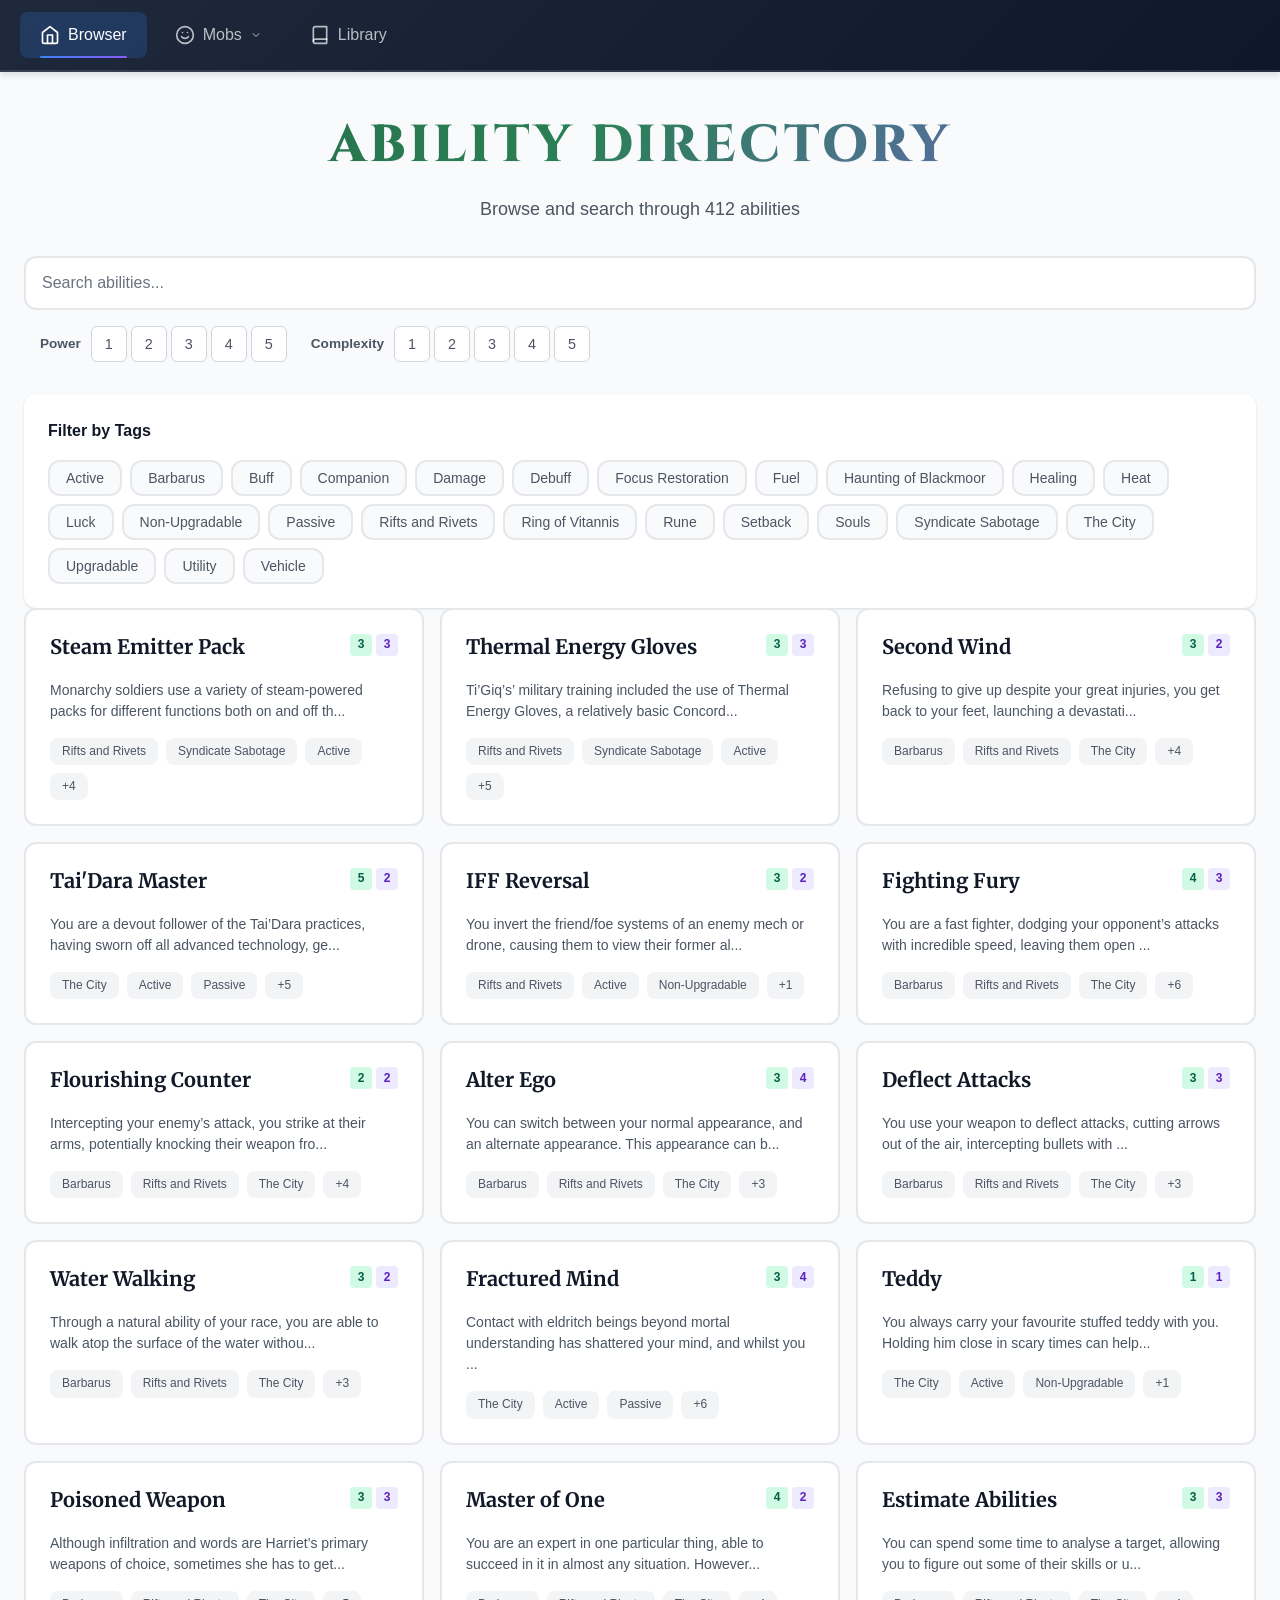
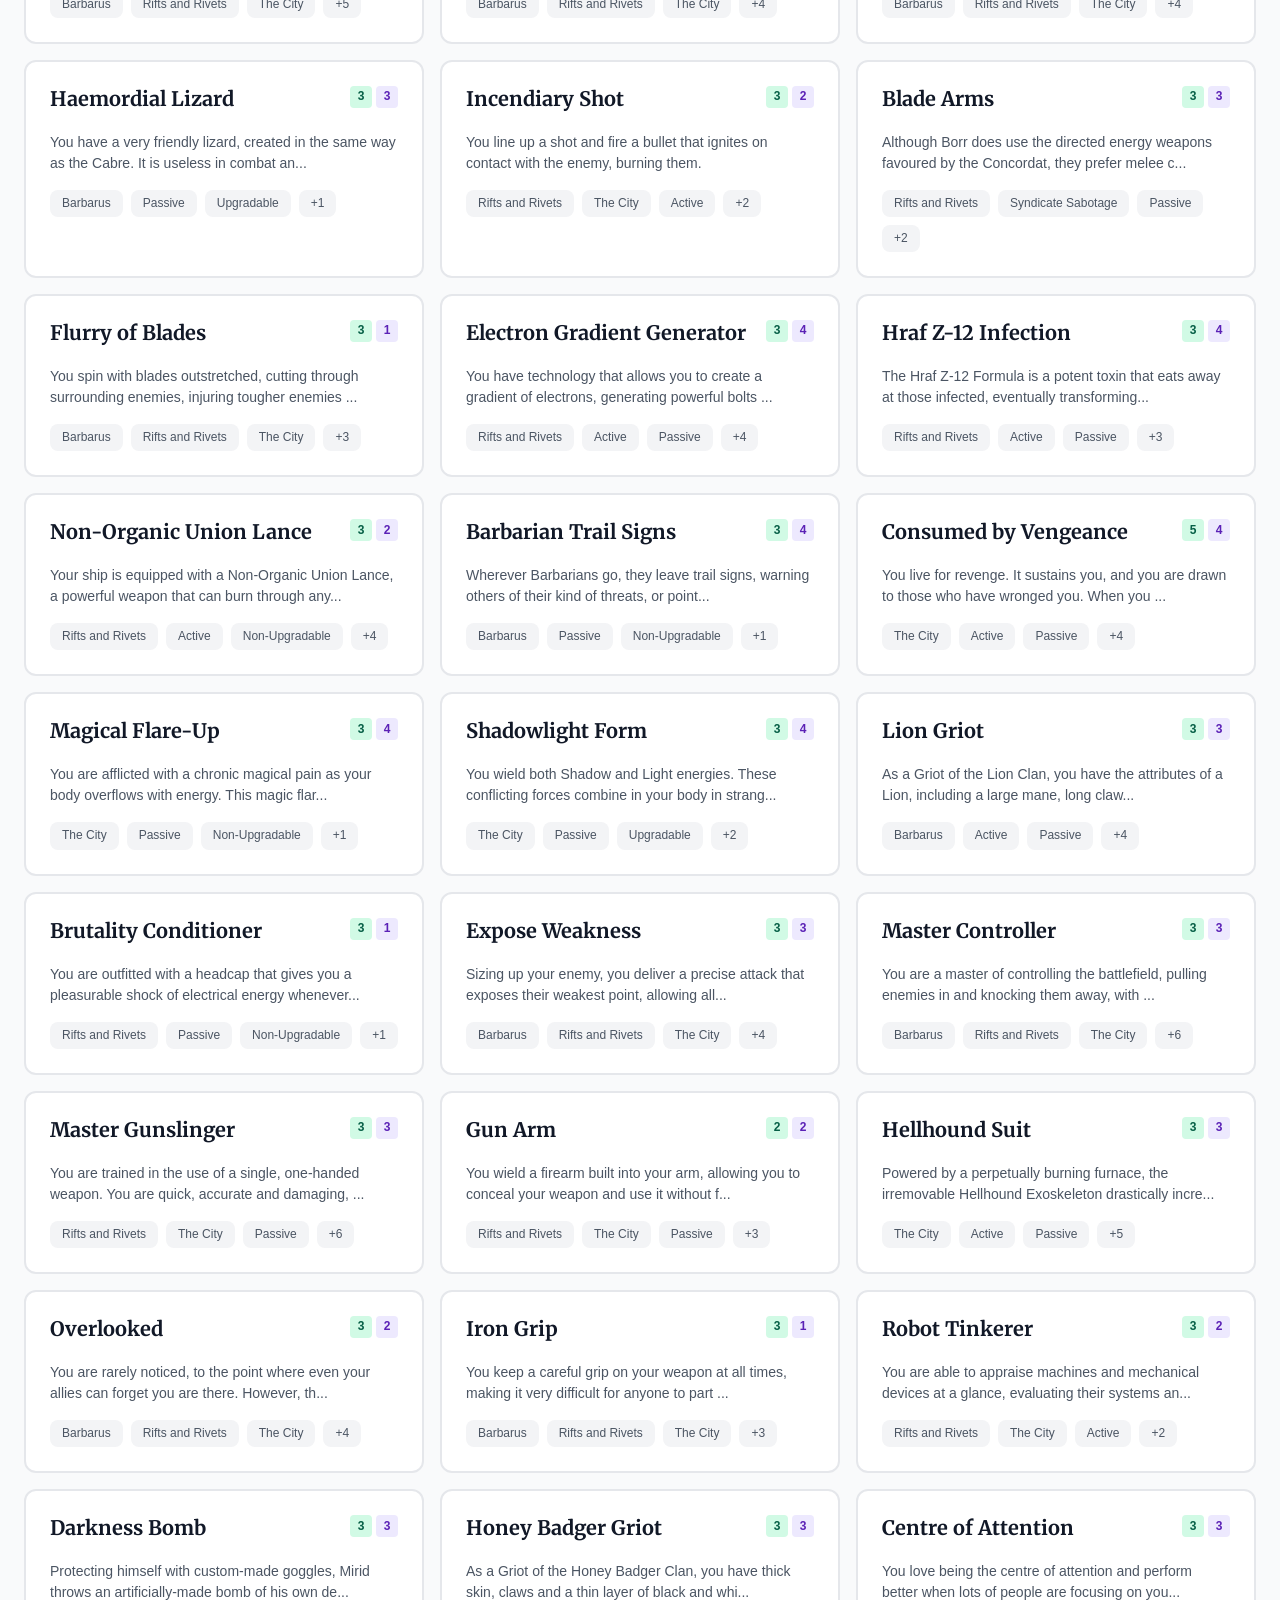
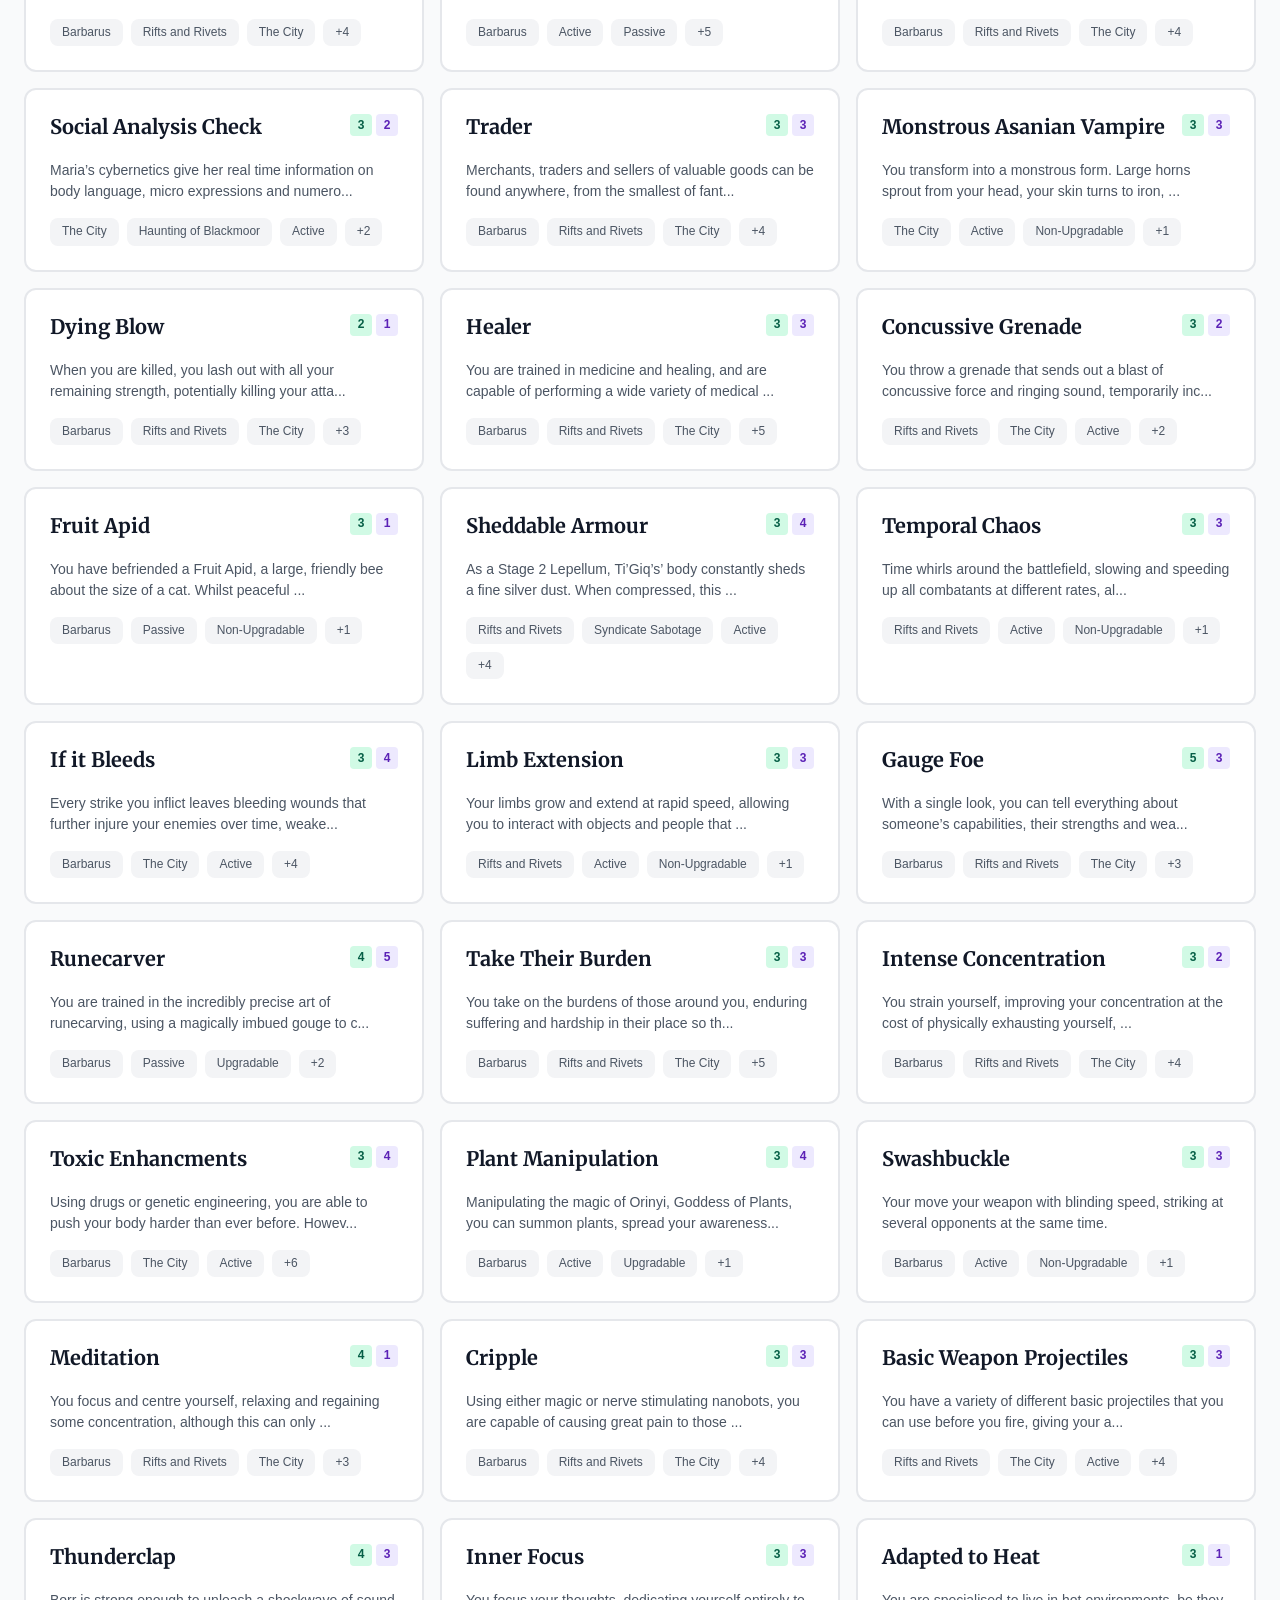
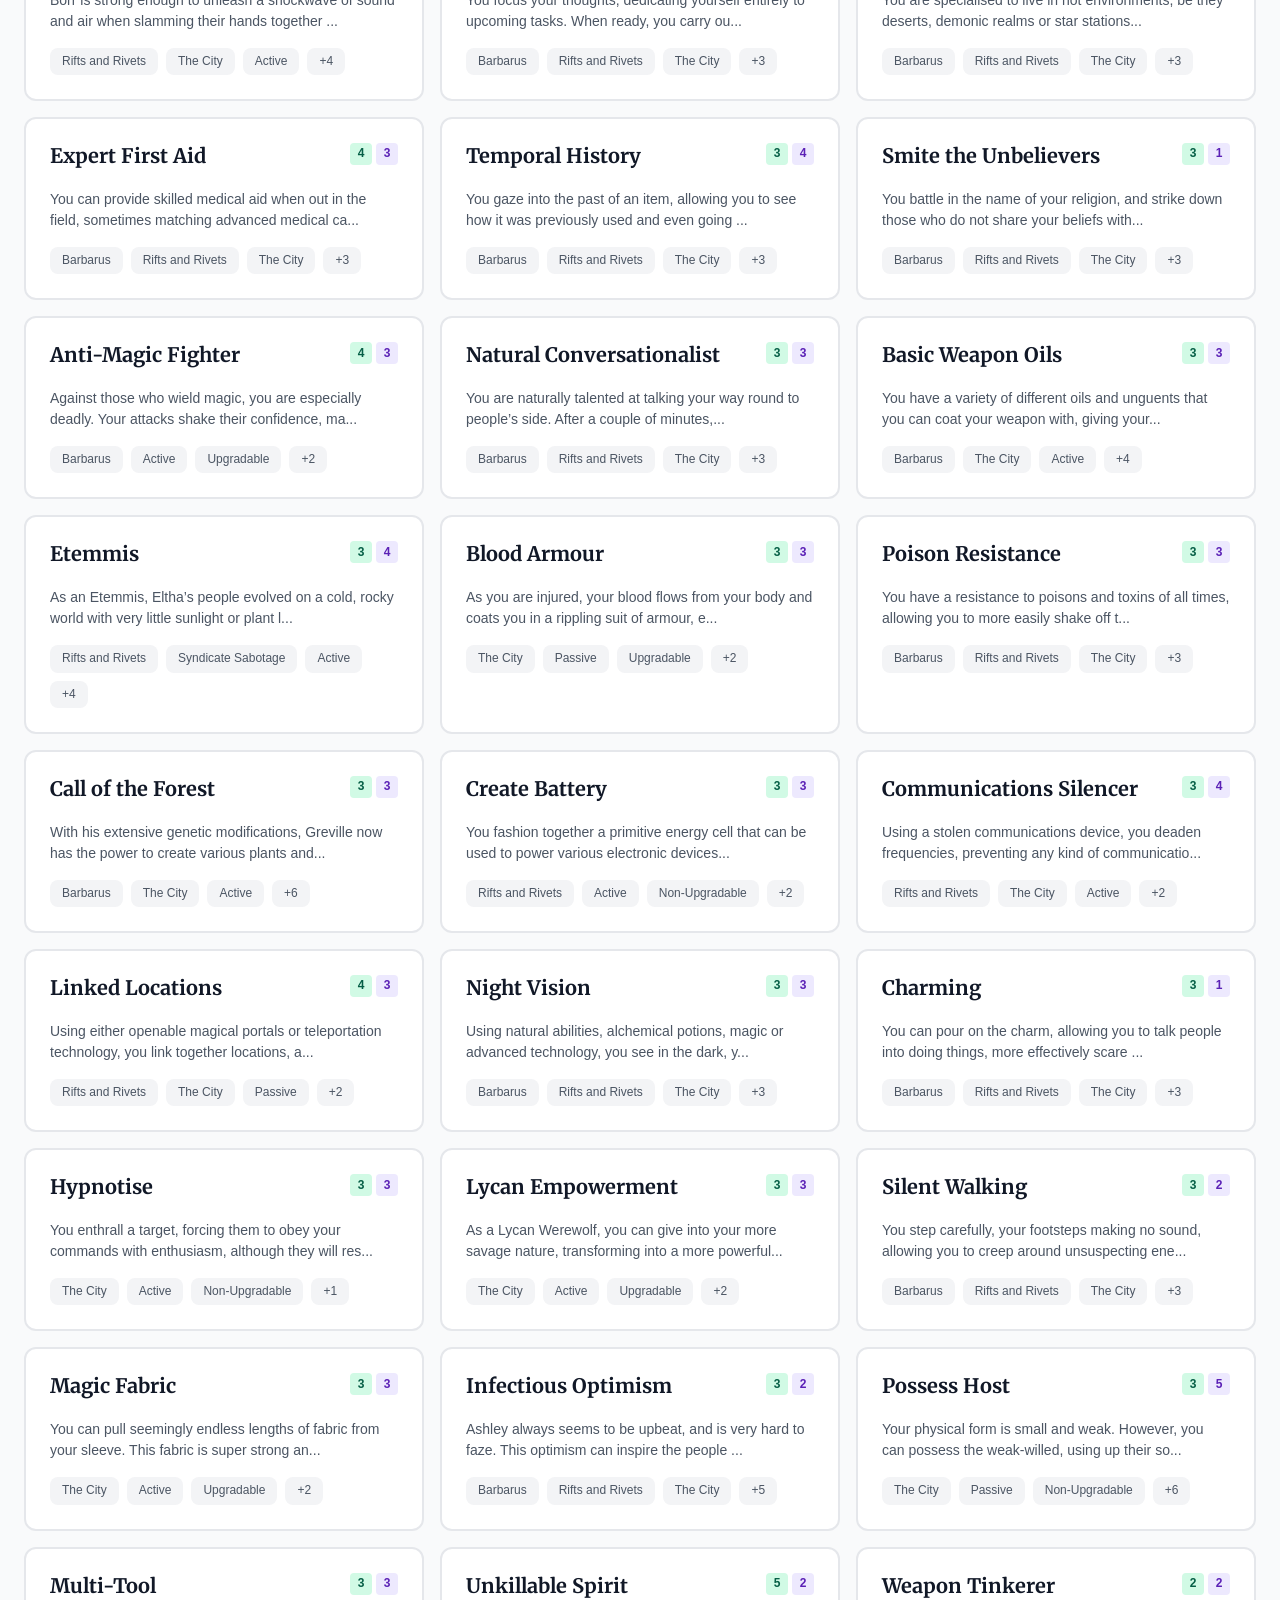
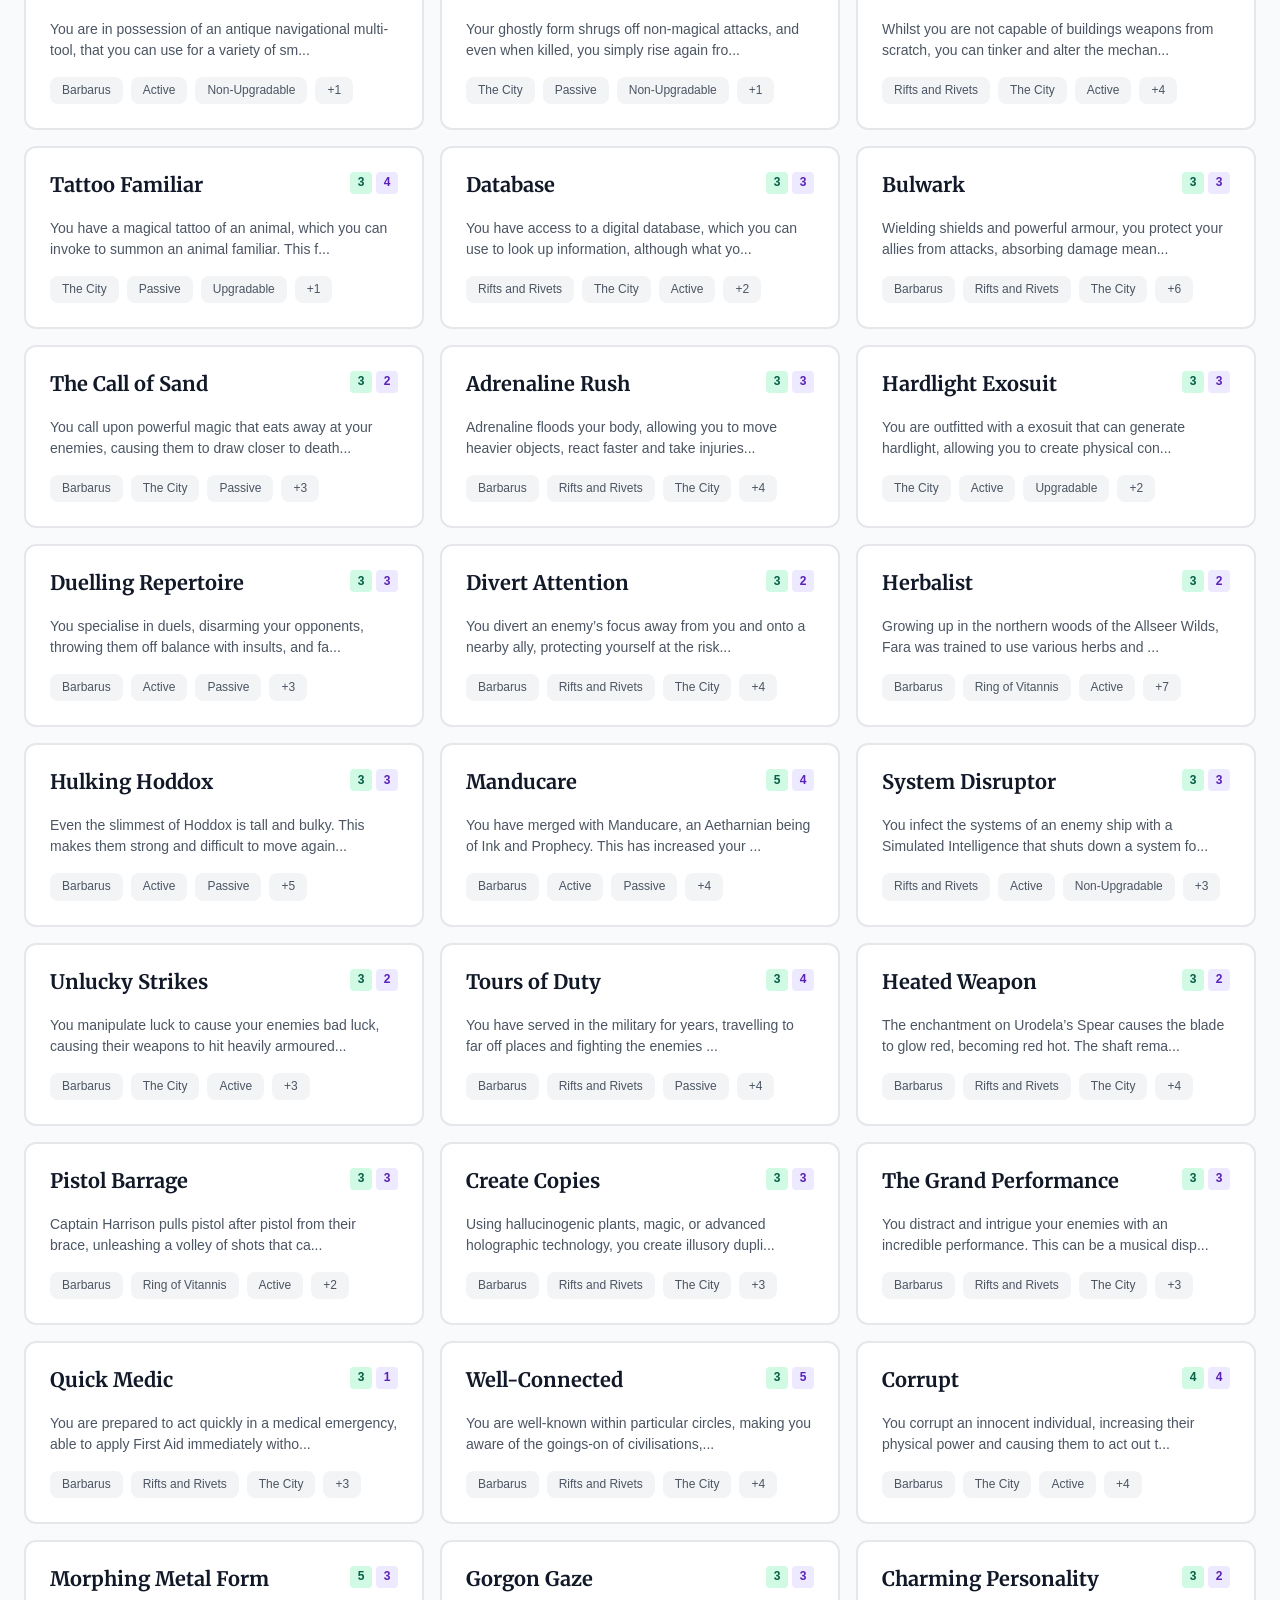
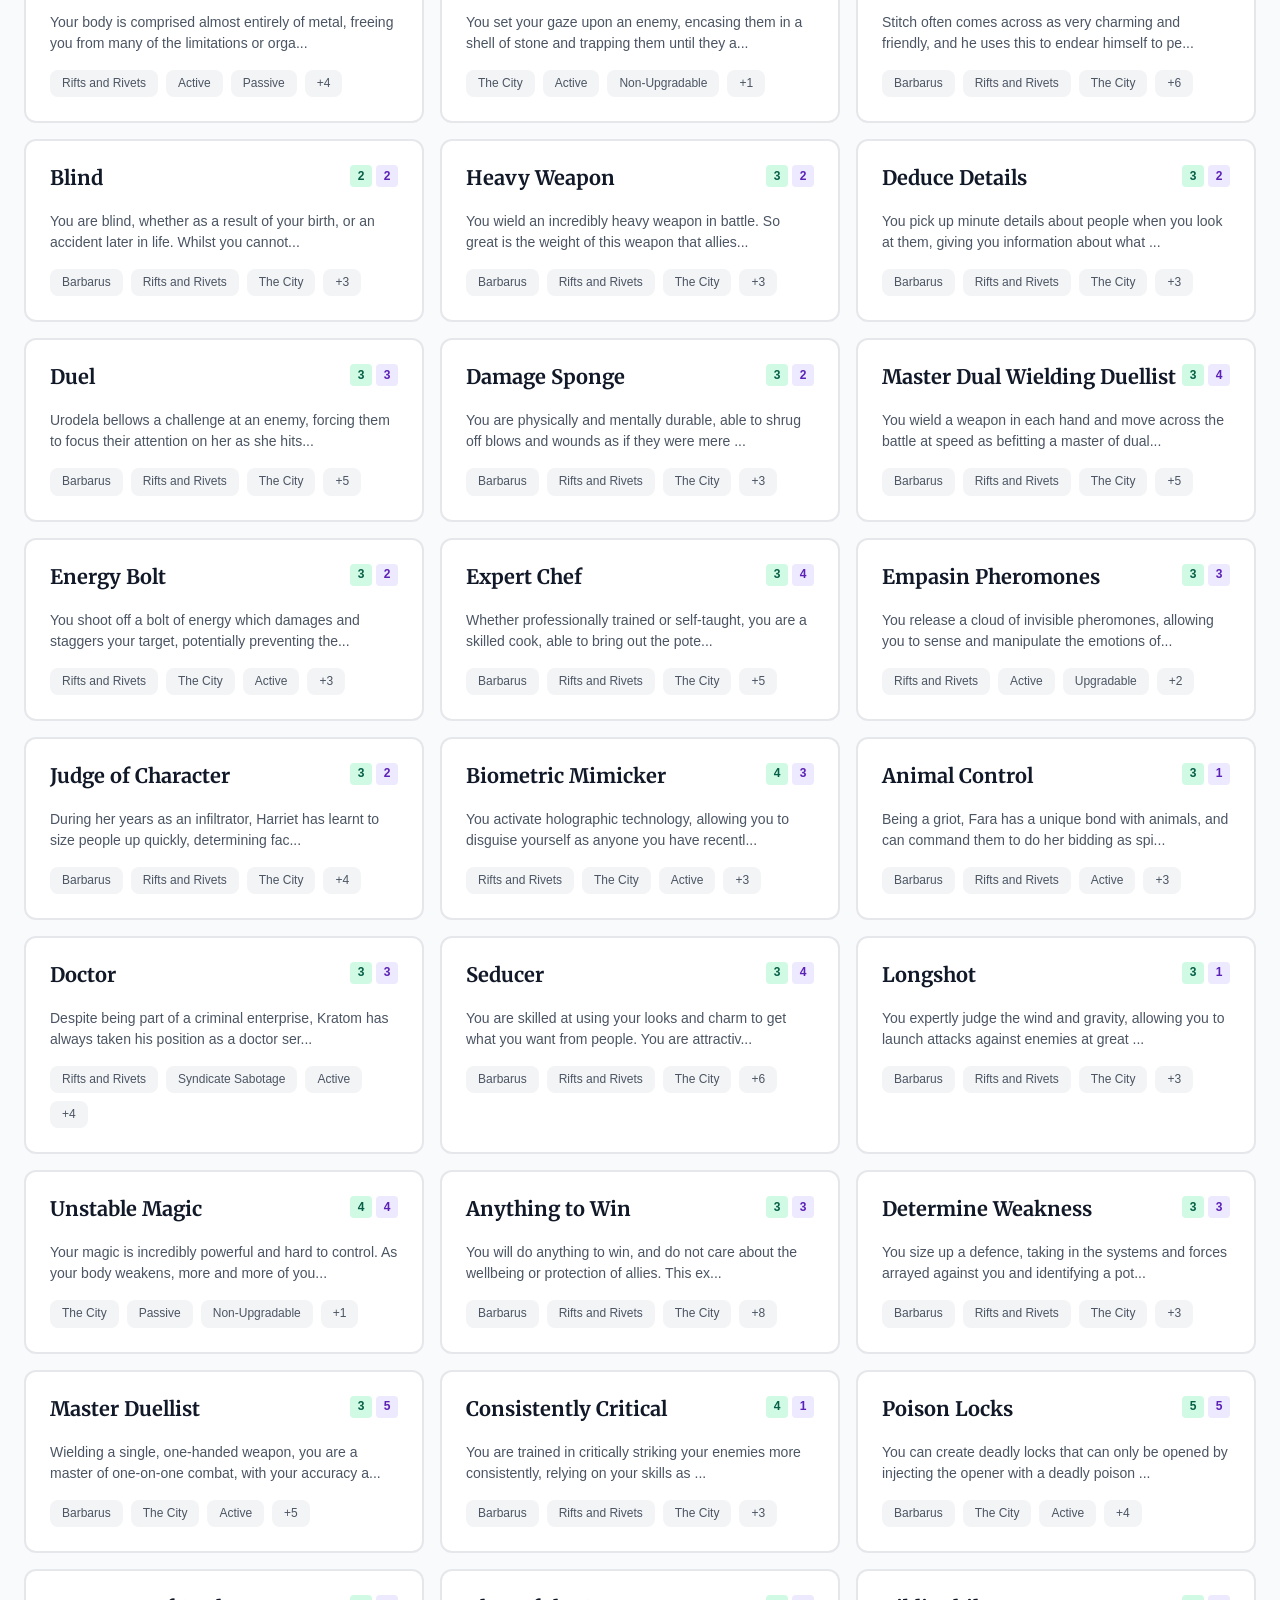
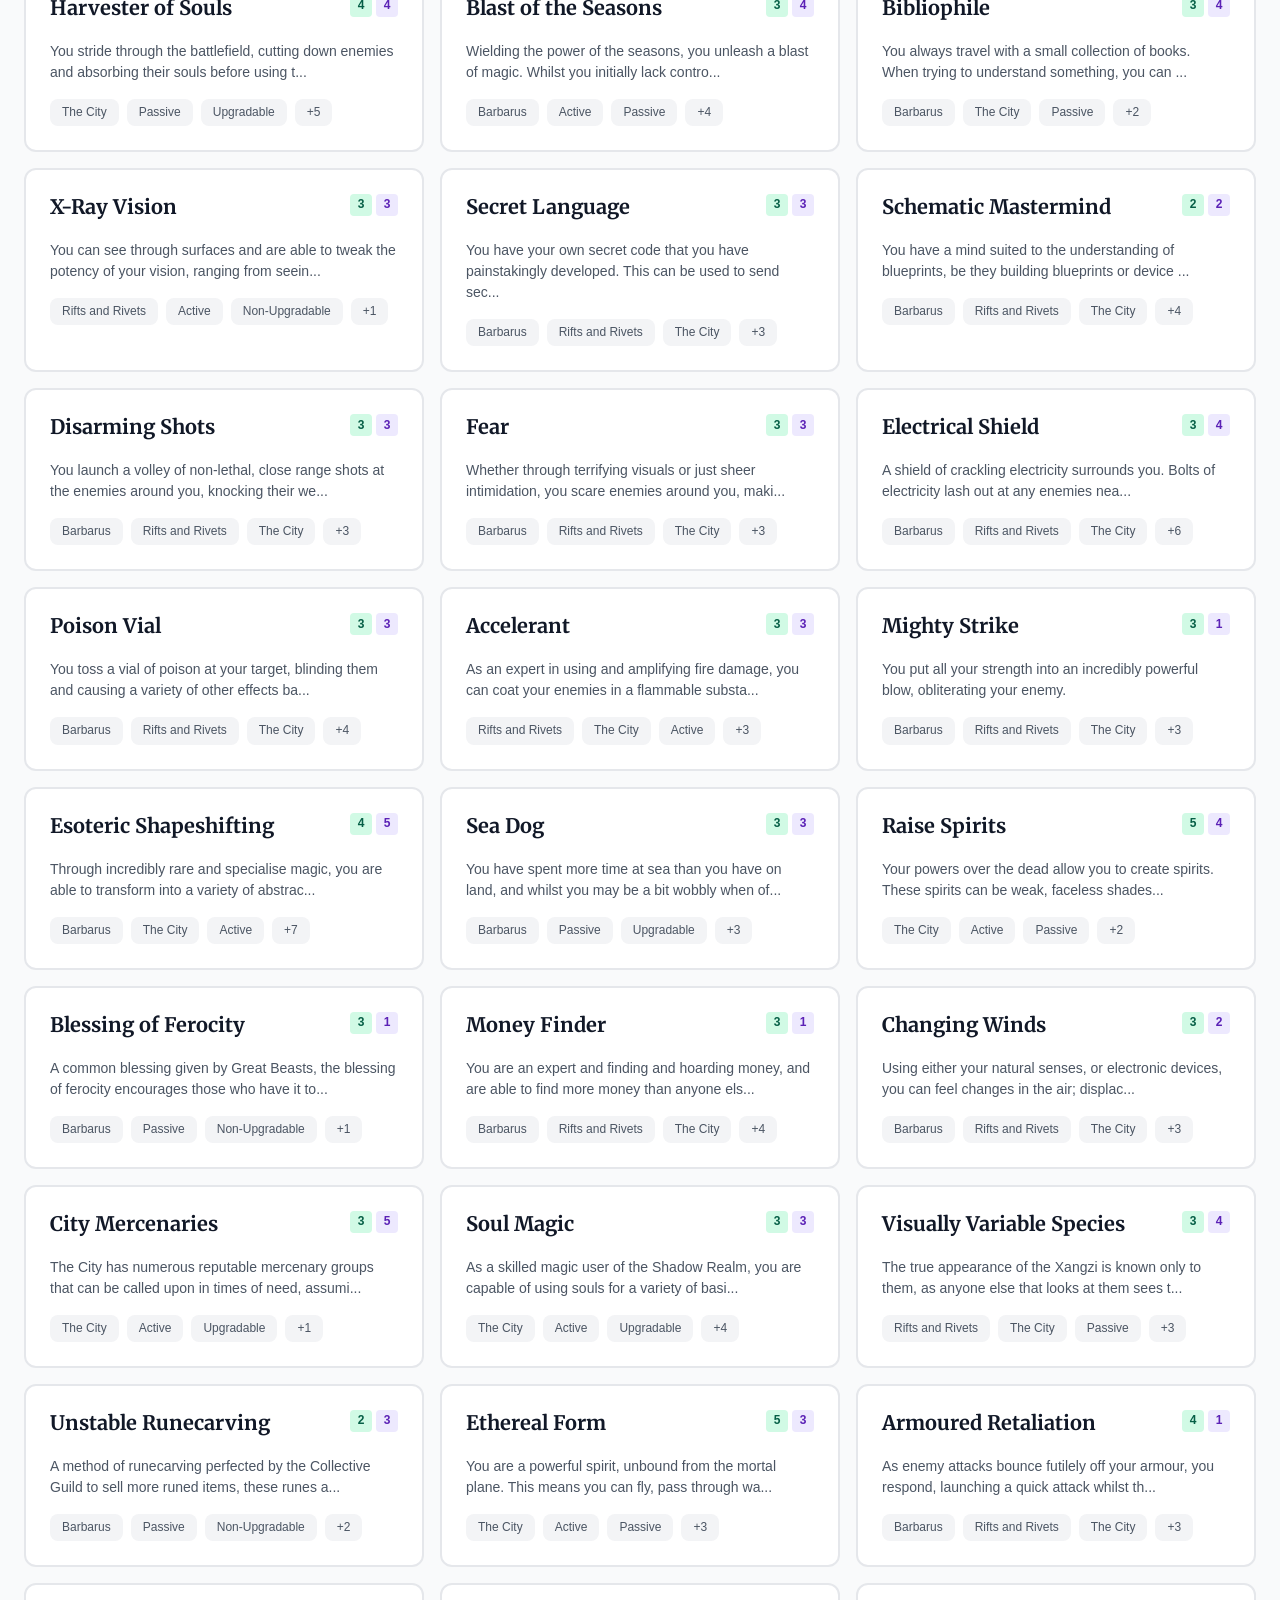
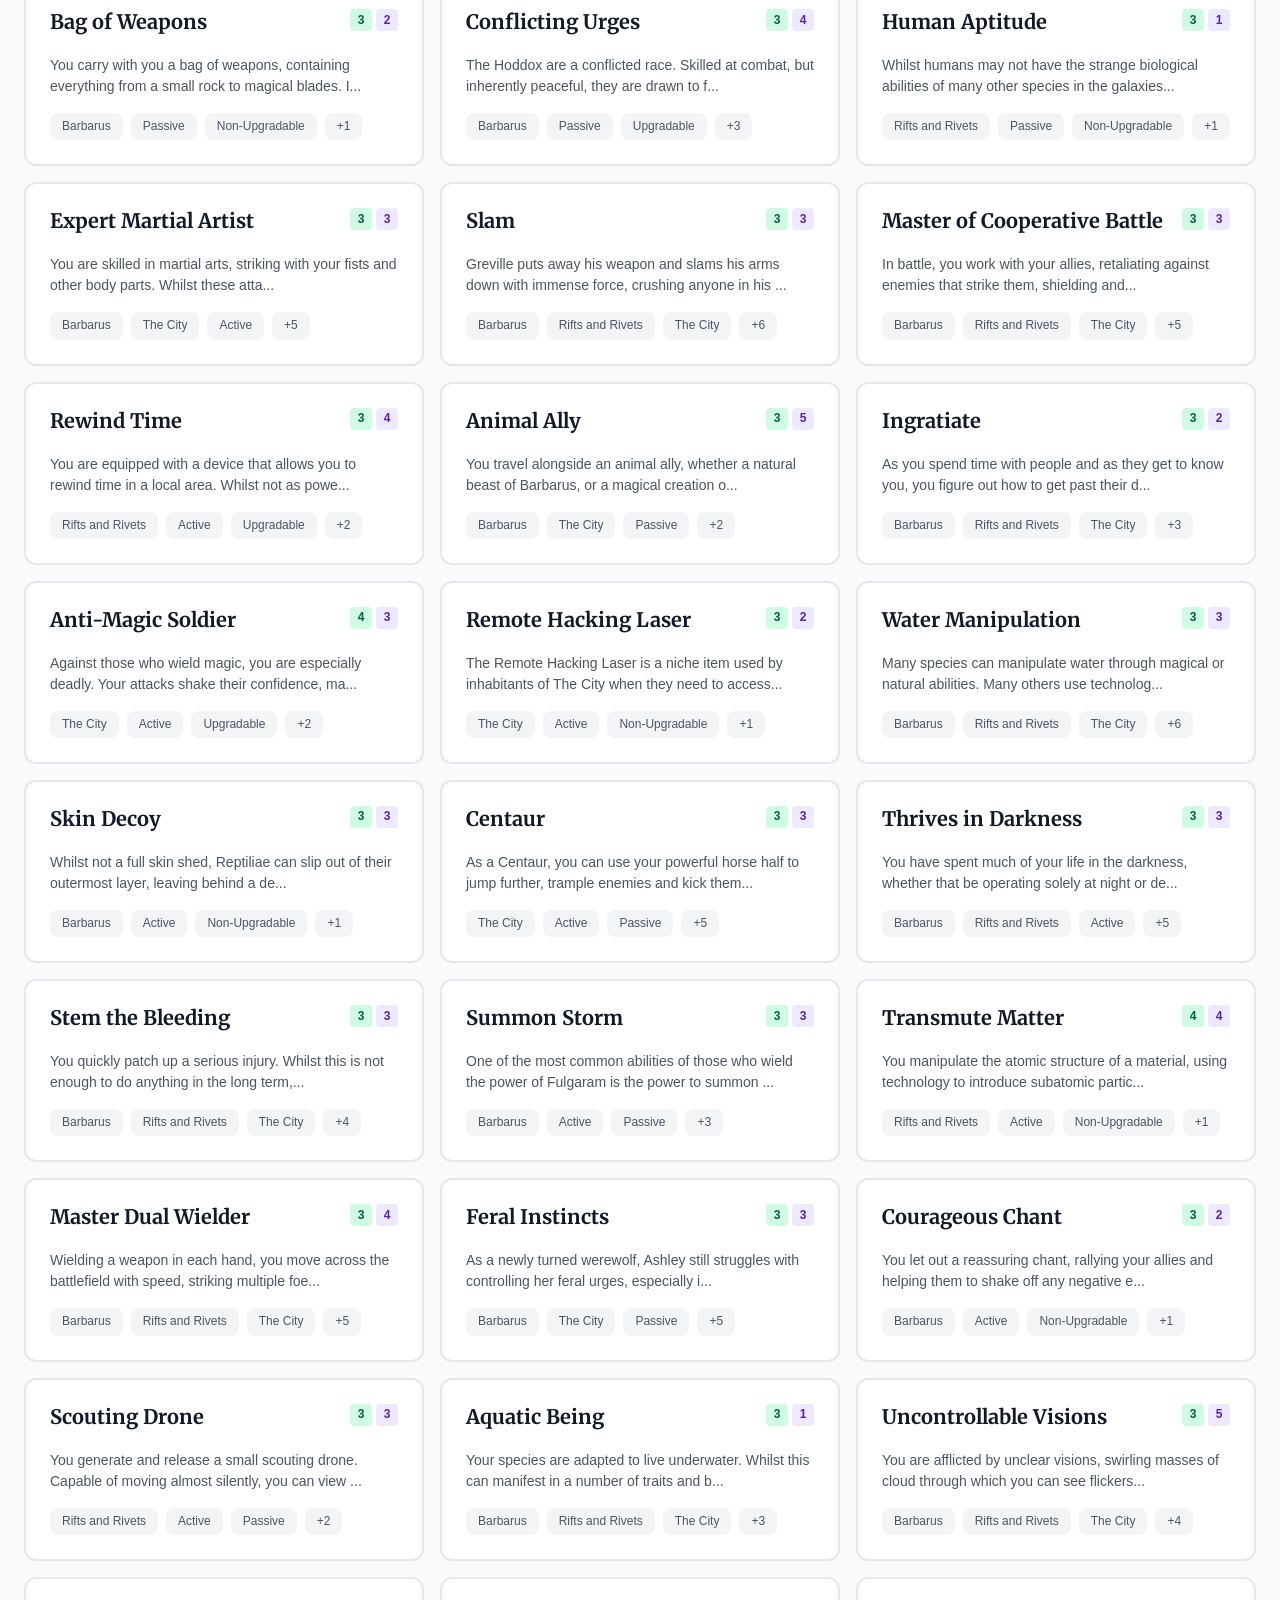
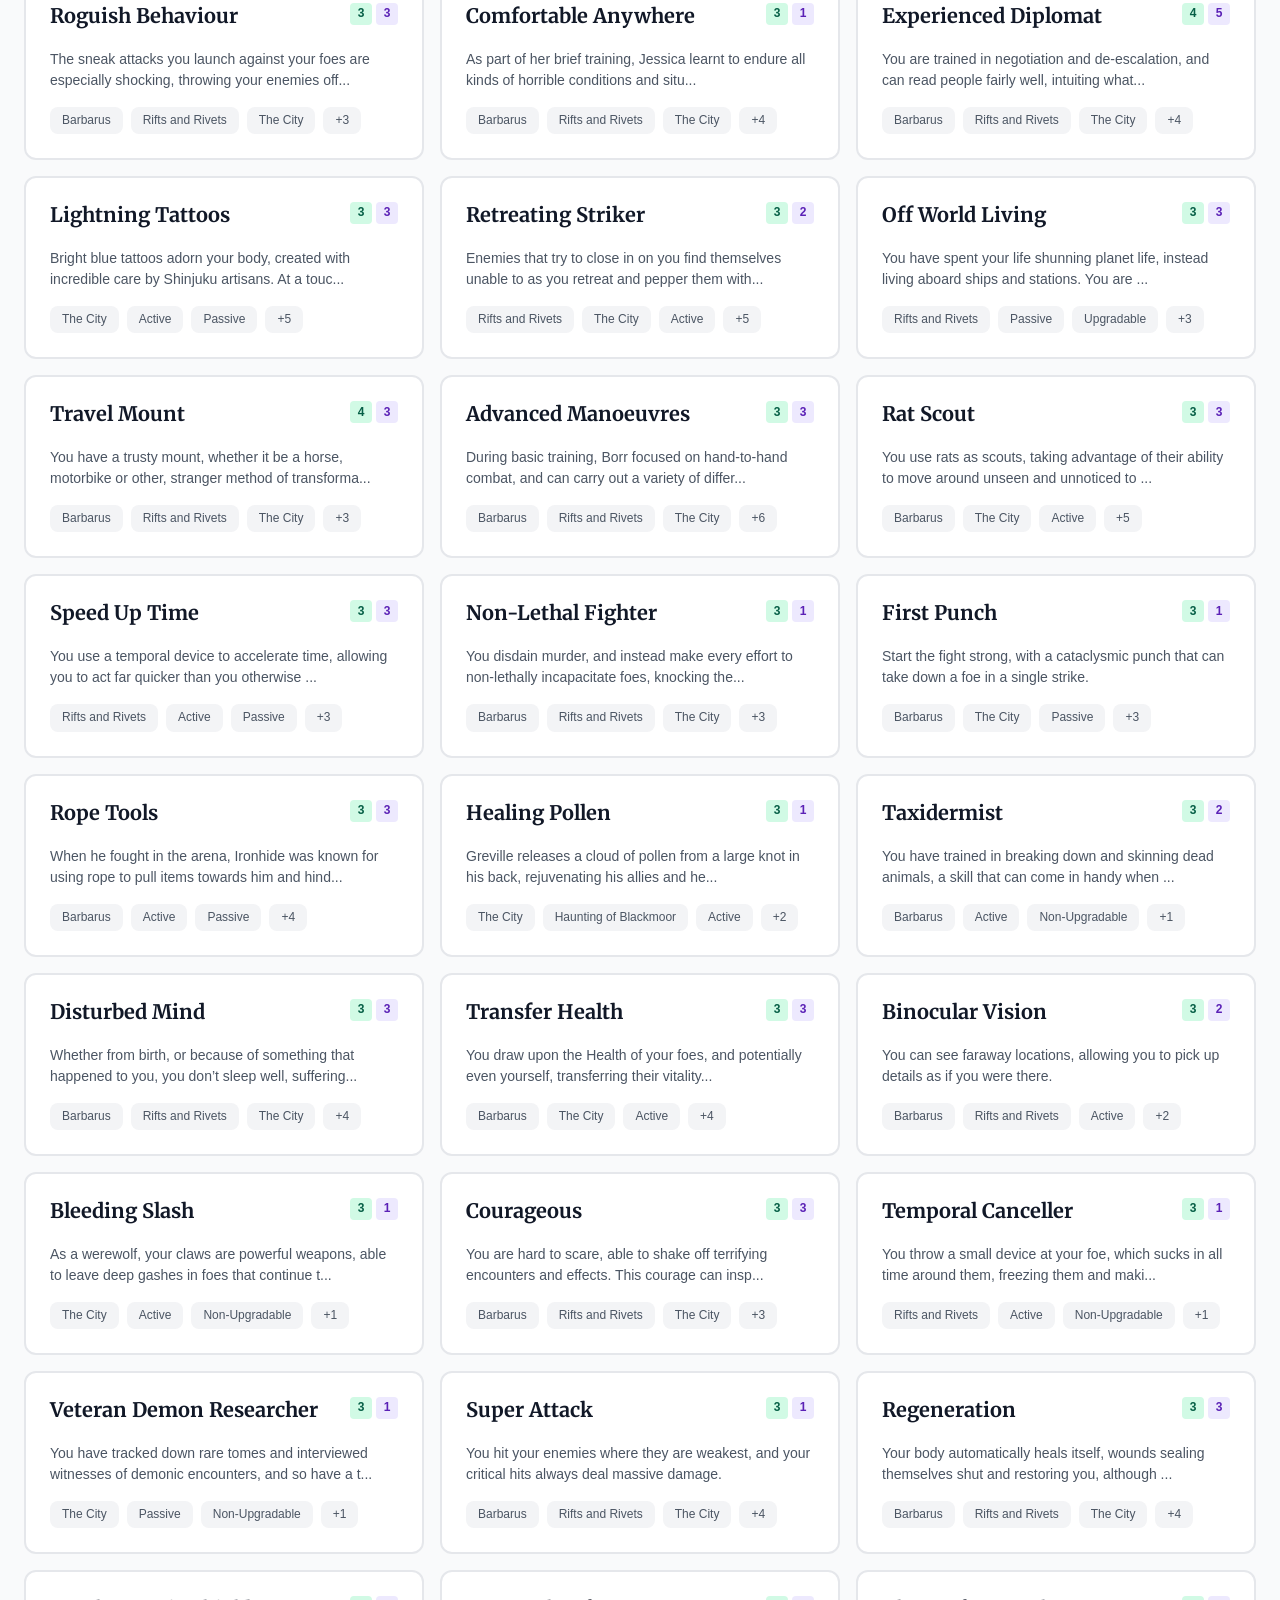
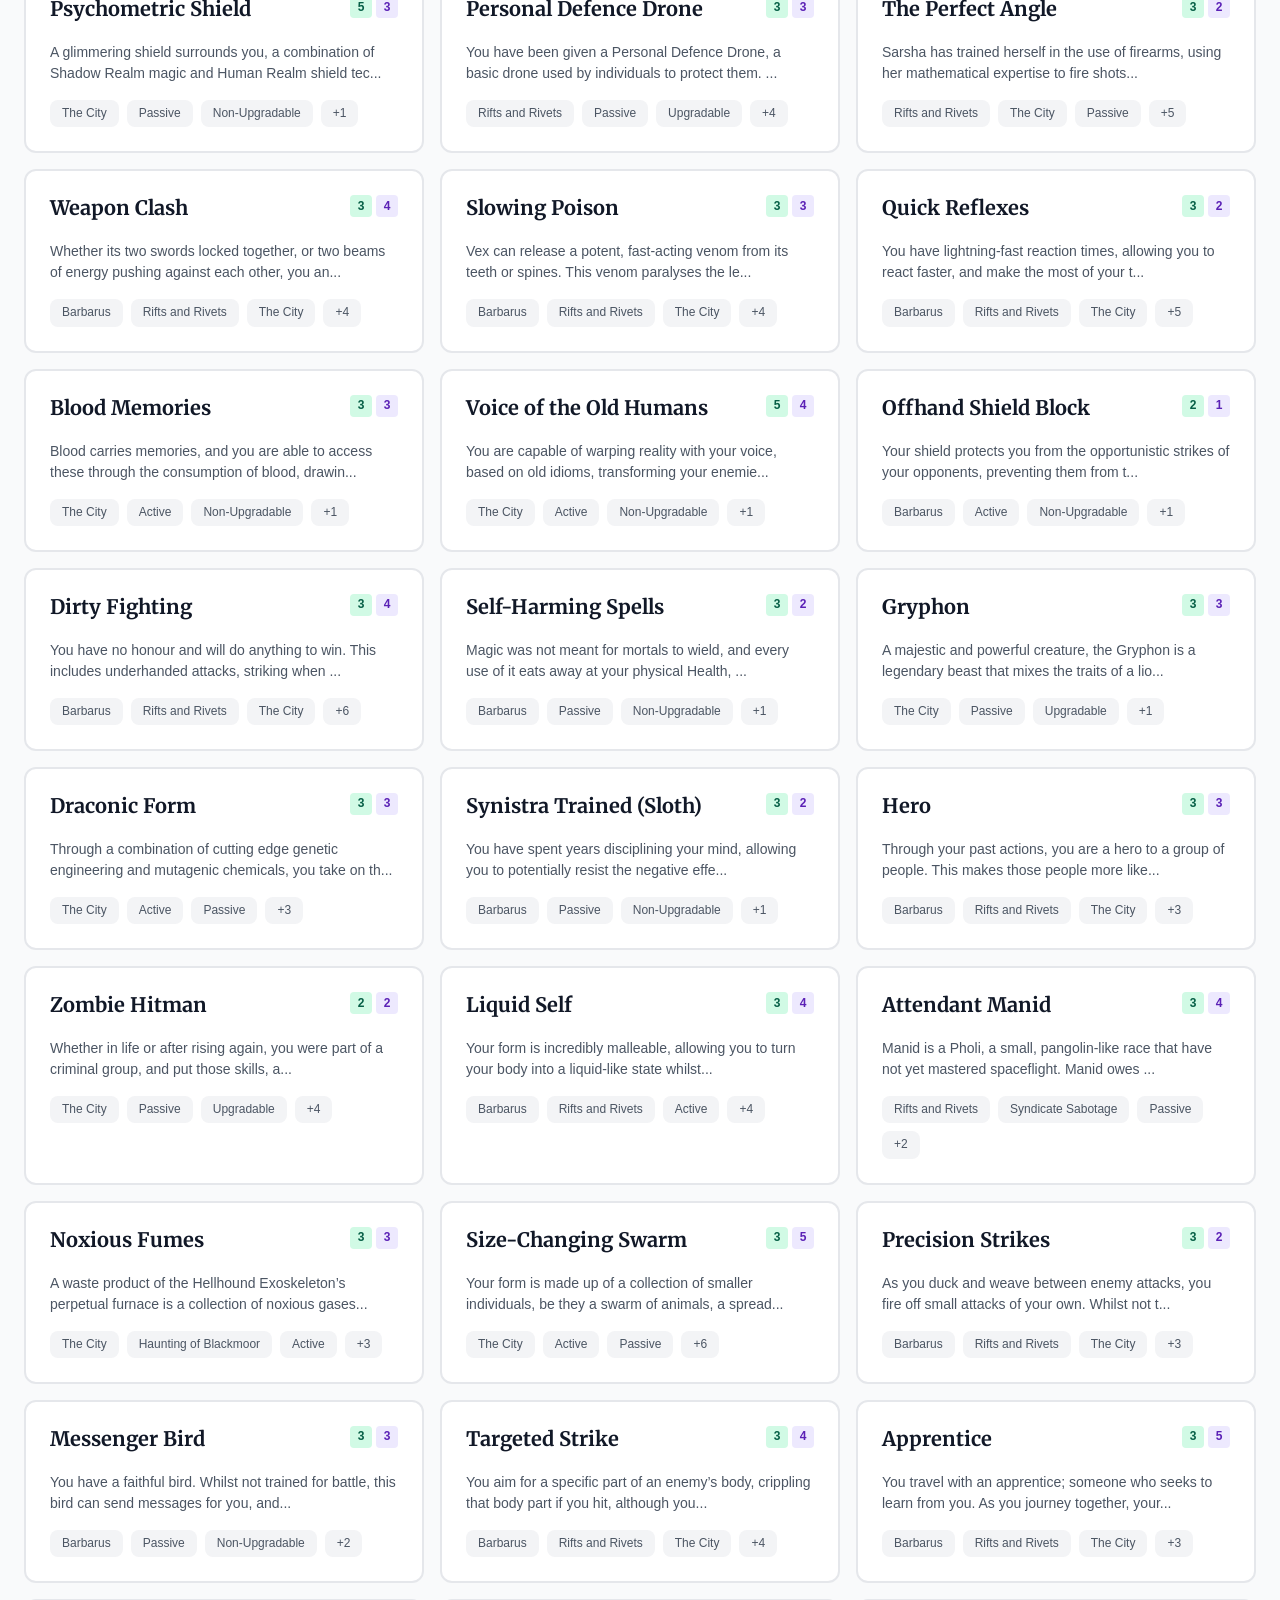
==== publish/index.html @ ad80d0a9 "Initial commit" ====
<!DOCTYPE html>
<html lang="en">

<head>
    <meta charset="utf-8" />
    <meta name="viewport" content="width=device-width, initial-scale=1.0" />
    <title>Phoenix - Ability Directory</title>
    <link rel="preconnect" href="https://fonts.googleapis.com" />
    <link rel="preconnect" href="https://fonts.gstatic.com" crossorigin />
    <link href="https://fonts.googleapis.com/css2?family=Cinzel:wght@600;700;800;900&family=Merriweather:wght@400;700;900&display=swap" rel="stylesheet" />
    <link href="css/app.css" rel="stylesheet" />
</head>

<body>
<div id="app">
    <div style="position: fixed; top: 50%; left: 50%; transform: translate(-50%, -50%); text-align: center;">
        <div style="font-family: 'Merriweather', serif; font-size: 2rem; color: #2d8659; margin-bottom: 1rem;">
            Loading Ability Directory...
        </div>
        <div style="display: inline-block; width: 50px; height: 50px; border: 4px solid #dcf3e4; border-top-color: #38a169; border-radius: 50%; animation: spin 1s linear infinite;"></div>
    </div>
</div>

<style>
    @keyframes spin {
        to { transform: rotate(360deg); }
    }
</style>

<script type="module" src="js/app.js"></script>

<script>
    // Report content height to the parent frame (e.g. Wix) so it can auto-resize
    // the iframe. Harmless when not embedded — nothing listens, message is ignored.
    (function () {
        function postHeight() {
            parent.postMessage(
                { type: 'phoenix-height', height: document.documentElement.scrollHeight },
                '*'
            );
        }
        window.addEventListener('load', postHeight);
        window.addEventListener('resize', postHeight);
        window.addEventListener('hashchange', function () { setTimeout(postHeight, 50); });
        if (window.ResizeObserver) {
            new ResizeObserver(postHeight).observe(document.body);
        }
    })();
</script>
</body>

</html>
---- publish/css/app.css ----
﻿html, body {
    margin: 0;
}

h1:focus {
    outline: none;
}

@import url('https://fonts.googleapis.com/css2?family=Merriweather:wght@300;400;700;900&family=Inter:wght@400;500;600;700&display=swap');

:root {
    /* Nature Green Color Palette */
    --green-50: #f0f9f4;
    --green-100: #dcf3e4;
    --green-200: #bae6cd;
    --green-300: #8dd4ad;
    --green-400: #5abb87;
    --green-500: #38a169;
    --green-600: #2d8659;
    --green-700: #276b4a;
    --green-800: #22543d;
    --green-900: #1c4532;

    /* Neutral Colors */
    --gray-50: #f9fafb;
    --gray-100: #f3f4f6;
    --gray-200: #e5e7eb;
    --gray-300: #d1d5db;
    --gray-400: #9ca3af;
    --gray-500: #6b7280;
    --gray-600: #4b5563;
    --gray-700: #374151;
    --gray-800: #1f2937;
    --gray-900: #111827;

    /* Semantic Colors */
    --primary: var(--green-600);
    --primary-light: var(--green-500);
    --primary-dark: var(--green-700);
    --surface: #ffffff;
    --surface-secondary: var(--gray-50);
    --border: var(--gray-200);
    --text-primary: var(--gray-900);
    --text-secondary: var(--gray-600);
    --text-muted: var(--gray-500);

    /* Shadows */
    --shadow-sm: 0 1px 2px 0 rgb(0 0 0 / 0.05);
    --shadow: 0 1px 3px 0 rgb(0 0 0 / 0.1), 0 1px 2px -1px rgb(0 0 0 / 0.1);
    --shadow-md: 0 4px 6px -1px rgb(0 0 0 / 0.1), 0 2px 4px -2px rgb(0 0 0 / 0.1);
    --shadow-lg: 0 10px 15px -3px rgb(0 0 0 / 0.1), 0 4px 6px -4px rgb(0 0 0 / 0.1);
    --shadow-xl: 0 20px 25px -5px rgb(0 0 0 / 0.1), 0 8px 10px -6px rgb(0 0 0 / 0.1);

    /* Spacing */
    --spacing-1: 0.25rem;
    --spacing-2: 0.5rem;
    --spacing-3: 0.75rem;
    --spacing-4: 1rem;
    --spacing-6: 1.5rem;
    --spacing-8: 2rem;

    /* Border Radius */
    --radius-sm: 0.25rem;
    --radius: 0.5rem;
    --radius-lg: 0.75rem;
    --radius-xl: 1rem;
}

/* ==============================
   DARK MODE VARIABLE OVERRIDES
   ============================== */
[data-theme="dark"] {
    --surface: #1a1a2e;
    --surface-secondary: #12121f;
    --text-primary: #e2e8f0;
    --text-secondary: #94a3b8;
    --text-muted: #64748b;
    --border: #334155;

    --gray-50: #1e293b;
    --gray-100: #1e293b;
    --gray-200: #334155;
    --gray-300: #475569;
    --gray-400: #64748b;
    --gray-500: #94a3b8;
    --gray-600: #cbd5e1;
    --gray-700: #e2e8f0;
    --gray-800: #f1f5f9;
    --gray-900: #f8fafc;

    --shadow-sm: 0 1px 2px 0 rgb(0 0 0 / 0.2);
    --shadow: 0 1px 3px 0 rgb(0 0 0 / 0.3), 0 1px 2px -1px rgb(0 0 0 / 0.3);
    --shadow-md: 0 4px 6px -1px rgb(0 0 0 / 0.3), 0 2px 4px -2px rgb(0 0 0 / 0.3);
    --shadow-lg: 0 10px 15px -3px rgb(0 0 0 / 0.3), 0 4px 6px -4px rgb(0 0 0 / 0.3);
    --shadow-xl: 0 20px 25px -5px rgb(0 0 0 / 0.3), 0 8px 10px -6px rgb(0 0 0 / 0.3);

    --green-50: #1a2e1f;
    --green-100: #1e3a24;
}

* {
    margin: 0;
    padding: 0;
    box-sizing: border-box;
}

body {
    font-family: 'Inter', -apple-system, BlinkMacSystemFont, 'Segoe UI', sans-serif;
    background: var(--surface-secondary);
    color: var(--text-primary);
    line-height: 1.6;
    overflow-x: hidden;
}

/* Main Layout */
.ability-browser {
    min-height: 100vh;
    padding: var(--spacing-8) var(--spacing-6);
    max-width: 1920px;
    margin: 0 auto;
}

.browser-header {
    margin-bottom: var(--spacing-8);
    text-align: center;
}

.browser-header h1 {
    font-family: 'Cinzel', 'Merriweather', serif;
    font-size: 3.25rem;
    font-weight: 800;
    background: linear-gradient(135deg, var(--green-700) 0%, var(--primary) 45%, #8b5cf6 110%);
    -webkit-background-clip: text;
    -webkit-text-fill-color: transparent;
    background-clip: text;
    margin-bottom: var(--spacing-2);
    letter-spacing: 0.06em;
    text-transform: uppercase;
    text-shadow: 0 1px 0 rgba(0, 0, 0, 0.04);
}

.browser-header .subtitle {
    font-size: 1.125rem;
    color: var(--text-secondary);
    font-weight: 500;
}

.browser-layout {
}

/* Left Panel */
.left-panel {
    display: flex;
    flex-direction: column;
    gap: var(--spacing-6);
}

/* Search Section */
.search-section {
    position: sticky;
    top: var(--spacing-6);
    z-index: 10;
}

.search-input {
    width: 100%;
    padding: var(--spacing-4);
    font-size: 1rem;
    border: 2px solid var(--border);
    border-radius: var(--radius-lg);
    background: var(--surface);
    color: var(--text-primary);
    transition: all 0.2s ease;
    font-family: 'Inter', sans-serif;
}

.search-input:focus {
    outline: none;
    border-color: var(--primary);
    box-shadow: 0 0 0 3px rgba(56, 161, 105, 0.1);
}

.search-input::placeholder {
    color: var(--text-muted);
}

/* Filter Section */
.filter-section {
    background: var(--surface);
    border-radius: var(--radius-lg);
    padding: var(--spacing-6);
    box-shadow: var(--shadow);
}

.filter-header {
    display: flex;
    justify-content: space-between;
    align-items: center;
    margin-bottom: var(--spacing-4);
    font-weight: 600;
    color: var(--text-primary);
}

.clear-filters {
    background: none;
    border: none;
    color: var(--primary);
    cursor: pointer;
    font-size: 0.875rem;
    font-weight: 600;
    padding: var(--spacing-2) var(--spacing-3);
    border-radius: var(--radius);
    transition: all 0.2s ease;
}

.clear-filters:hover {
    background: var(--green-50);
}

.tag-filters {
    display: flex;
    flex-wrap: wrap;
    gap: var(--spacing-2);
}

.filter-tag {
    display: inline-flex;
    align-items: center;
    gap: var(--spacing-2);
    padding: var(--spacing-2) var(--spacing-4);
    background: var(--surface-secondary);
    border: 2px solid var(--border);
    border-radius: var(--radius-lg);
    font-size: 0.875rem;
    font-weight: 500;
    cursor: pointer;
    transition: all 0.2s ease;
    color: var(--text-secondary);
}

.filter-tag:hover {
    border-color: var(--primary-light);
    background: var(--green-50);
}

.filter-tag.active {
    background: var(--primary);
    color: white;
    border-color: var(--primary);
}

.tag-close {
    font-size: 1.25rem;
    font-weight: 700;
    line-height: 1;
}

/* Abilities Grid */
.abilities-grid {
    display: grid;
    grid-template-columns: repeat(auto-fill, minmax(320px, 1fr));
    gap: var(--spacing-4);
}

.grid-item {
    background: var(--surface);
    border: 2px solid var(--border);
    border-radius: var(--radius-lg);
    padding: var(--spacing-6);
    cursor: pointer;
    transition: all 0.3s ease;
    position: relative;
    overflow: hidden;
}

.grid-item::before {
    content: '';
    position: absolute;
    top: 0;
    left: 0;
    width: 100%;
    height: 4px;
    background: linear-gradient(90deg, var(--green-400), var(--green-600));
    opacity: 0;
    transition: opacity 0.3s ease;
}

.grid-item:hover {
    border-color: var(--primary-light);
    box-shadow: var(--shadow-lg);
    transform: translateY(-2px);
}

.grid-item:hover::before {
    opacity: 1;
}

.grid-item.selected {
    border-color: var(--primary);
    box-shadow: var(--shadow-xl);
    background: var(--green-50);
}

.grid-item.selected::before {
    opacity: 1;
}

.grid-item-header {
    display: flex;
    justify-content: space-between;
    align-items: flex-start;
    margin-bottom: var(--spacing-3);
}

.grid-item-header h3 {
    font-family: 'Merriweather', serif;
    font-size: 1.25rem;
    font-weight: 700;
    color: var(--text-primary);
    margin-bottom: var(--spacing-2);
    line-height: 1.3;
}

.grid-item-meta {
    display: flex;
    gap: var(--spacing-2);
}

.meta-tag {
    font-size: 0.75rem;
    font-weight: 600;
    color: var(--primary);
    text-transform: uppercase;
    letter-spacing: 0.05em;
}

.grid-item-description {
    font-size: 0.875rem;
    color: var(--text-secondary);
    margin-bottom: var(--spacing-4);
    line-height: 1.5;
}

.grid-item-tags {
    display: flex;
    flex-wrap: wrap;
    gap: var(--spacing-2);
}

.mini-tag {
    font-size: 0.75rem;
    padding: var(--spacing-1) var(--spacing-3);
    background: var(--gray-100);
    color: var(--text-secondary);
    border-radius: var(--radius);
    font-weight: 500;
}

.no-results {
    grid-column: 1 / -1;
    text-align: center;
    padding: var(--spacing-8);
    color: var(--text-muted);
}
.top-panel {
    position: sticky;
    top: 0;
    width: 100%;
    max-height: 50vh;
    overflow-y: auto;
    z-index: 10;
}

.top-panel::-webkit-scrollbar {
    height: 8px;
}

.top-panel::-webkit-scrollbar-track {
    background: var(--gray-100);
    border-radius: var(--radius);
}

.top-panel::-webkit-scrollbar-thumb {
    background: var(--primary);
    border-radius: var(--radius);
}

.top-panel::-webkit-scrollbar-thumb:hover {
    background: var(--primary-dark);
}

.no-selection {
    height: 100%;
    display: flex;
    align-items: center;
    justify-content: center;
    background: var(--surface);
    border: 2px dashed var(--border);
    border-radius: var(--radius-xl);
    padding: var(--spacing-8);
}

.no-selection-content {
    text-align: center;
    color: var(--text-muted);
}

.no-selection-icon {
    width: 80px;
    height: 80px;
    margin: 0 auto var(--spacing-4);
    opacity: 0.3;
}

.no-selection-content h3 {
    font-family: 'Merriweather', serif;
    font-size: 1.5rem;
    color: var(--text-secondary);
    margin-bottom: var(--spacing-2);
}


/* Responsive Design */
@media (max-width: 1400px) {
    .browser-layout {
        grid-template-columns: 1fr 500px;
    }
}

@media (max-width: 1200px) {
    .browser-layout {
        grid-template-columns: 1fr;
    }

    .top-panel {
        position: relative;
        height: auto;
        top: 0;
    }
}

@media (max-width: 768px) {
    .ability-browser {
        padding: var(--spacing-4);
    }

    .browser-header h1 {
        font-size: 2rem;
    }

    .abilities-grid {
        grid-template-columns: 1fr;
    }

    .ability-title {
        font-size: 1.5rem;
    }

    .card-content {
        padding: var(--spacing-4);
    }
}

/* Animation */
@keyframes fadeIn {
    from {
        opacity: 0;
        transform: translateY(10px);
    }
    to {
        opacity: 1;
        transform: translateY(0);
    }
}

.grid-item {
    animation: fadeIn 0.3s ease forwards;
}

.grid-item:nth-child(1) { animation-delay: 0.05s; }
.grid-item:nth-child(2) { animation-delay: 0.1s; }
.grid-item:nth-child(3) { animation-delay: 0.15s; }
.grid-item:nth-child(4) { animation-delay: 0.2s; }
.grid-item:nth-child(5) { animation-delay: 0.25s; }
.grid-item:nth-child(6) { animation-delay: 0.3s; }

.save-button {
    background: white;
    border: 1px solid #ccc;
    padding: 8px 16px;
    cursor: pointer;
    font-size: 0.9rem;
    font-weight: 600;
    border-radius: 6px;
    transition: all 0.2s;
}

.save-button.saved {
    background: #fff3cd;
    border-color: #ffc107;
    color: inherit;
}

.save-button:hover {
    transform: translateY(-2px);
    box-shadow: 0 4px 8px rgba(0,0,0,0.2);
}

.remove-button {
    width: 24px;
    height: 24px;
    border-radius: 50%;
    border: none;
    background: rgba(255, 0, 0, 0.1);
    color: #ff4444;
    cursor: pointer;
    font-size: 20px;
    line-height: 1;
    transition: all 0.2s;
}

.remove-button:hover {
    background: #ff4444;
    color: white;
}

.empty-library {
    display: flex;
    flex-direction: column;
    align-items: center;
    justify-content: center;
    padding: 60px 20px;
    text-align: center;
}

.empty-icon {
    width: 80px;
    height: 80px;
    margin-bottom: 20px;
    opacity: 0.3;
}

.browse-button {
    margin-top: 20px;
    padding: 12px 24px;
    color: white;
    border: none;
    border-radius: 8px;
    cursor: pointer;
    font-weight: 600;
}

/* Phoenix Character Sheet Styles */

.character-sheet-container {
    max-width: 1200px;
    margin: 20px auto;
    padding: 20px;
    font-family: 'Georgia', serif;
    background: linear-gradient(135deg, #f5f5f5 0%, #e8e8e8 100%);
    border-radius: 10px;
    box-shadow: 0 4px 20px rgba(0,0,0,0.1);
}

/* Header Section */
.header {
    text-align: center;
    margin-bottom: 30px;
    padding-bottom: 20px;
    border-bottom: 3px solid #333;
}

.logo {
    display: flex;
    justify-content: center;
    margin-bottom: 10px;
}

.phoenix-logo {
    width: 80px;
    height: 50px;
}

.title {
    font-size: 3em;
    font-style: italic;
    font-weight: bold;
    margin: 0;
    color: #333;
    letter-spacing: 3px;
}

/* Page Selector */
.page-selector {
    display: flex;
    justify-content: center;
    gap: 20px;
    margin-bottom: 30px;
}

.page-selector button {
    padding: 12px 30px;
    background: white;
    border: 2px solid #333;
    border-radius: 5px;
    font-size: 1.1em;
    font-weight: bold;
    cursor: pointer;
    transition: all 0.3s;
}

.page-selector button:hover {
    background: #f0f0f0;
}

.page-selector button.active {
    background: #333;
    color: white;
}

/* Page Layout */
.page {
    background: white;
    padding: 30px;
    border-radius: 8px;
    box-shadow: 0 2px 10px rgba(0,0,0,0.05);
}

/* Info Section - Page 1 */
.info-section {
    margin-bottom: 30px;
}

.info-row {
    display: flex;
    gap: 20px;
    margin-bottom: 15px;
}

.field {
    flex: 1;
    display: flex;
    flex-direction: column;
}

.field-small {
    flex: 0 1 150px;
    display: flex;
    flex-direction: column;
}

.field label,
.field-small label {
    font-weight: bold;
    margin-bottom: 5px;
    color: #333;
    font-size: 0.9em;
}

.field input,
.field textarea,
.field-small input {
    padding: 8px;
    border: 1px solid #333;
    border-radius: 4px;
    font-family: 'Georgia', serif;
    font-size: 1em;
}

.field textarea {
    resize: vertical;
    min-height: 60px;
}

/* Stats Grid - Page 1 */
.stats-grid {
    display: grid;
    grid-template-columns: 1fr 1fr;
    gap: 30px;
}

.stats-column {
    display: flex;
    flex-direction: column;
    gap: 15px;
}

.secondary-stats {
    display: flex;
    gap: 15px;
}

.stat-box {
    border: 2px solid #333;
    border-radius: 5px;
    padding: 15px;
    background: white;
}

.stat-box-small {
    flex: 1;
    border: 2px solid #333;
    border-radius: 5px;
    padding: 10px;
    background: white;
    text-align: center;
}

.stat-box-small label {
    font-weight: bold;
    display: block;
    margin-bottom: 8px;
    color: #333;
}

.stat-box-small input {
    width: 100%;
    padding: 8px;
    border: 1px solid #333;
    border-radius: 3px;
    text-align: center;
    font-size: 1.1em;
    font-weight: bold;
}

.health-box {
    background: #f9f9f9;
}

.stat-header {
    font-size: 1.2em;
    font-weight: bold;
    text-align: center;
    margin-bottom: 15px;
    color: #333;
}

.stat-values {
    display: flex;
    gap: 15px;
    justify-content: center;
}

.stat-input-group {
    display: flex;
    flex-direction: column;
    align-items: center;
    flex: 1;
}

.stat-input-group label {
    font-weight: bold;
    margin-bottom: 5px;
    font-size: 0.9em;
    color: #666;
}

.stat-input-group input {
    width: 80px;
    padding: 10px;
    border: 2px solid #333;
    border-radius: 4px;
    text-align: center;
    font-size: 1.3em;
    font-weight: bold;
}

.stat-row {
    display: flex;
    justify-content: space-between;
    align-items: center;
}

.stat-row label {
    font-weight: bold;
    font-size: 1.1em;
    color: #333;
}

.stat-row input {
    width: 80px;
    padding: 8px;
    border: 2px solid #333;
    border-radius: 4px;
    text-align: center;
    font-size: 1.2em;
    font-weight: bold;
}

/* Advanced Page Layout */
.advanced-grid {
    display: grid;
    grid-template-columns: 1fr 1fr 1fr;
    gap: 20px;
}

.left-section,
.middle-section,
.right-section {
    display: flex;
    flex-direction: column;
    gap: 20px;
}

.section-box {
    border: 2px solid #333;
    border-radius: 5px;
    padding: 15px;
    background: white;
}

.section-box h3 {
    margin: 0 0 15px 0;
    font-size: 1.2em;
    font-weight: bold;
    color: #333;
    border-bottom: 2px solid #333;
    padding-bottom: 8px;
}

.section-box input[type="text"],
.section-box input[type="number"] {
    width: 100%;
    padding: 8px;
    margin-bottom: 8px;
    border: 1px solid #333;
    border-radius: 3px;
    font-family: 'Georgia', serif;
}

/* Tables */
.data-table {
    width: 100%;
    border-collapse: collapse;
    margin-bottom: 10px;
}

.data-table th {
    background: #f0f0f0;
    padding: 8px;
    text-align: left;
    border: 1px solid #333;
    font-weight: bold;
}

.data-table td {
    padding: 5px;
    border: 1px solid #333;
}

.data-table input {
    width: 100%;
    padding: 5px;
    border: 1px solid #999;
    border-radius: 2px;
    margin: 0;
}

/* Buttons */
.add-btn,
.remove-btn {
    padding: 6px 12px;
    border: 1px solid #333;
    border-radius: 3px;
    cursor: pointer;
    font-weight: bold;
    transition: all 0.2s;
}

.add-btn {
    background: #4CAF50;
    color: white;
    width: 100%;
    margin-top: 5px;
}

.add-btn:hover {
    background: #45a049;
}

.remove-btn {
    background: #f44336;
    color: white;
    padding: 2px 8px;
    font-size: 1.2em;
}

.remove-btn:hover {
    background: #da190b;
}

/* Traits Boxes */
.traits-row {
    display: grid;
    grid-template-columns: 1fr 1fr;
    gap: 15px;
}

.traits-box input {
    font-size: 0.9em;
    margin-bottom: 5px;
}

.traits-box .add-btn {
    padding: 4px;
    font-size: 0.9em;
}

/* Focus Box */
.focus-box .stat-values {
    margin-bottom: 10px;
}

/* Items Box */
.items-box {
    min-height: 300px;
}

/* Abilities Box */
.abilities-box {
    flex-grow: 1;
}
/* Action Buttons */
.action-buttons {
    display: flex;
    justify-content: center;
    gap: 12px;
    margin-top: 30px;
}

.action-btn {
    display: inline-flex;
    align-items: center;
    gap: 8px;
    padding: 10px 20px;
    border: none;
    border-radius: 6px;
    font-size: 0.9rem;
    font-weight: 500;
    cursor: pointer;
    transition: all 0.15s ease;
    color: white;
    box-shadow: 0 1px 2px rgba(0, 0, 0, 0.1);
}

.action-btn:hover {
    transform: translateY(-1px);
    box-shadow: 0 4px 12px rgba(0, 0, 0, 0.15);
}

.action-btn:active {
    transform: translateY(0);
    box-shadow: 0 1px 2px rgba(0, 0, 0, 0.1);
}

.btn-icon {
    width: 18px;
    height: 18px;
    flex-shrink: 0;
}

.save-btn {
    background: linear-gradient(135deg, #10b981 0%, #059669 100%);
}

.save-btn:hover {
    background: linear-gradient(135deg, #059669 0%, #047857 100%);
}

.load-btn {
    background: linear-gradient(135deg, #3b82f6 0%, #2563eb 100%);
}

.load-btn:hover {
    background: linear-gradient(135deg, #2563eb 0%, #1d4ed8 100%);
}

.new-btn {
    background: linear-gradient(135deg, #6b7280 0%, #4b5563 100%);
}

.new-btn:hover {
    background: linear-gradient(135deg, #4b5563 0%, #374151 100%);
}

.export-btn {
    background: linear-gradient(135deg, #f59e0b 0%, #d97706 100%);
}

.export-btn:hover {
    background: linear-gradient(135deg, #d97706 0%, #b45309 100%);
}
/* Responsive Design */
@media (max-width: 1024px) {
    .advanced-grid {
        grid-template-columns: 1fr;
    }

    .stats-grid {
        grid-template-columns: 1fr;
    }
}

@media (max-width: 768px) {
    .info-row {
        flex-direction: column;
    }

    .field-small {
        flex: 1;
    }

    .action-buttons {
        flex-direction: column;
    }

    .action-buttons button {
        width: 100%;
    }
}

.navbar {
    background: linear-gradient(135deg, #1e293b 0%, #0f172a 100%);
    border-bottom: 2px solid rgba(255, 255, 255, 0.1);
    padding: 0;
    position: sticky;
    top: 0;
    z-index: 1000;
    box-shadow: 0 4px 6px rgba(0, 0, 0, 0.1);
}

.navbar-container {
    max-width: 1400px;
    margin: 0 auto;
    padding: 0 20px;
    display: flex;
    justify-content: space-between;
    align-items: center;
    height: 70px;
}

.navbar-links {
    display: flex;
    gap: 8px;
}

.nav-link {
    display: flex;
    align-items: center;
    gap: 8px;
    padding: 10px 20px;
    color: rgba(255, 255, 255, 0.7);
    text-decoration: none;
    border-radius: 8px;
    font-weight: 500;
    transition: all 0.3s ease;
    position: relative;
}

.nav-link:hover {
    color: white;
    background: rgba(255, 255, 255, 0.1);
}

.nav-link.active {
    color: white;
    background: rgba(59, 130, 246, 0.2);
}

.nav-link.active::after {
    content: '';
    position: absolute;
    bottom: 0;
    left: 20px;
    right: 20px;
    height: 2px;
    background: linear-gradient(90deg, #3b82f6 0%, #8b5cf6 100%);
    border-radius: 2px;
}

.nav-icon {
    width: 20px;
    height: 20px;
    stroke-width: 2;
}

/* Hamburger Button */
.nav-hamburger {
    display: none;
    flex-direction: column;
    justify-content: center;
    gap: 5px;
    width: 36px;
    height: 36px;
    padding: 6px;
    background: none;
    border: none;
    cursor: pointer;
    z-index: 1002;
}

.nav-hamburger span {
    display: block;
    width: 100%;
    height: 2px;
    background: rgba(255, 255, 255, 0.8);
    border-radius: 2px;
    transition: all 0.3s ease;
    transform-origin: center;
}

.nav-hamburger.open span:nth-child(1) {
    transform: rotate(45deg) translate(5px, 5px);
}

.nav-hamburger.open span:nth-child(2) {
    opacity: 0;
}

.nav-hamburger.open span:nth-child(3) {
    transform: rotate(-45deg) translate(5px, -5px);
}

/* Mobile Navbar */
@media (max-width: 768px) {
    .nav-hamburger {
        display: flex;
    }

    .navbar-container {
        height: 60px;
    }

    .navbar-links {
        display: none;
        position: fixed;
        top: 60px;
        left: 0;
        right: 0;
        bottom: 0;
        background: linear-gradient(135deg, #1e293b 0%, #0f172a 100%);
        flex-direction: column;
        padding: 20px;
        gap: 4px;
        overflow-y: auto;
        z-index: 1001;
    }

    .navbar-links.open {
        display: flex;
    }

    .nav-link {
        padding: 14px 20px;
        font-size: 1.05rem;
        border-radius: 8px;
    }

    .nav-link span {
        display: inline;
    }

    .nav-link.active::after {
        display: none;
    }

    .nav-dropdown-content {
        display: none;
        position: static;
        background: rgba(255, 255, 255, 0.05);
        border: none;
        border-radius: 8px;
        box-shadow: none;
        padding: 4px 0;
        margin-top: 4px;
    }

    .nav-dropdown.open .nav-dropdown-content {
        display: block;
    }

    .nav-dropdown:hover .nav-dropdown-content {
        display: none;
    }

    .nav-dropdown.open:hover .nav-dropdown-content {
        display: block;
    }

    .nav-dropdown-content a {
        padding: 12px 32px;
    }

    .nav-dropdown-arrow {
        display: inline-block;
        transition: transform 0.2s ease;
    }

    .nav-dropdown.open .nav-dropdown-arrow {
        transform: rotate(180deg);
    }

    .nav-dropdown:hover .nav-dropdown-arrow {
        transform: none;
    }

    .nav-dropdown.open:hover .nav-dropdown-arrow {
        transform: rotate(180deg);
    }
}

/* Add to your existing CSS file */

.modal-overlay {
    position: fixed;
    top: 0;
    left: 0;
    right: 0;
    bottom: 0;
    background: rgba(0, 0, 0, 0.7);
    display: flex;
    justify-content: center;
    align-items: center;
    z-index: 1000;
}

.modal-content {
    background: white;
    border-radius: 8px;
    padding: 0;
    min-width: 400px;
    max-width: 90vw;
    max-height: 90vh;
    display: flex;
    flex-direction: column;
    box-shadow: 0 4px 20px rgba(0, 0, 0, 0.3);
}

.modal-content.large {
    min-width: 600px;
}

.modal-header {
    display: flex;
    justify-content: space-between;
    align-items: center;
    padding: 20px;
    border-bottom: 1px solid #ddd;
}

.modal-header h2 {
    margin: 0;
    font-size: 1.5rem;
}

.close-btn {
    background: none;
    border: none;
    font-size: 2rem;
    cursor: pointer;
    color: #666;
    line-height: 1;
    padding: 0;
    width: 30px;
    height: 30px;
}

.close-btn:hover {
    color: #333;
}

.modal-body {
    padding: 20px;
    overflow-y: auto;
    flex: 1;
}

.modal-footer {
    display: flex;
    justify-content: flex-end;
    gap: 10px;
    padding: 20px;
    border-top: 1px solid #ddd;
}

.radio-group {
    display: flex;
    flex-direction: column;
    gap: 10px;
    margin-top: 10px;
}

.radio-group label {
    display: flex;
    align-items: center;
    gap: 8px;
    cursor: pointer;
}

.error-message {
    color: #d32f2f;
    font-size: 0.875rem;
    margin-top: 5px;
}

.btn-primary, .btn-secondary {
    padding: 10px 20px;
    border: none;
    border-radius: 4px;
    cursor: pointer;
    font-size: 1rem;
    transition: background 0.2s;
}

.btn-primary {
    background: #2196f3;
    color: white;
}

.btn-primary:hover:not(:disabled) {
    background: #1976d2;
}

.btn-primary:disabled {
    background: #ccc;
    cursor: not-allowed;
}

.btn-secondary {
    background: #f5f5f5;
    color: #333;
}

.btn-secondary:hover {
    background: #e0e0e0;
}

.character-list {
    display: flex;
    flex-direction: column;
    gap: 10px;
}

.character-card {
    display: flex;
    justify-content: space-between;
    align-items: center;
    padding: 15px;
    border: 2px solid #ddd;
    border-radius: 8px;
    cursor: pointer;
    transition: all 0.2s;
}

.character-card:hover {
    border-color: #2196f3;
    background: #f5f5f5;
}

.character-card.selected {
    border-color: #2196f3;
    background: #e3f2fd;
}

.character-info h3 {
    margin: 0 0 8px 0;
    font-size: 1.25rem;
}

.character-details {
    color: #666;
    font-size: 0.9rem;
    margin-bottom: 5px;
}

.character-date {
    color: #999;
    font-size: 0.8rem;
}

.delete-btn {
    background: #f44336;
    color: white;
    border: none;
    border-radius: 4px;
    padding: 8px 12px;
    cursor: pointer;
    font-size: 1.2rem;
    transition: background 0.2s;
}

.delete-btn:hover {
    background: #d32f2f;
}

.no-characters {
    text-align: center;
    color: #999;
    padding: 40px;
}

.character-indicator {
    display: flex;
    align-items: center;
    gap: 8px;
    margin-left: auto;
    padding: 8px 16px;
    background: #e3f2fd;
    border-radius: 4px;
}

.editing-label {
    color: #666;
    font-size: 0.9rem;
}

.character-name {
    font-weight: bold;
    color: #2196f3;
}

.new-btn {
    background: #4caf50;
    color: white;
}

.new-btn:hover {
    background: #45a049;
}

/* Browser page: filters, stats, modal */
.filters-container {
    display: flex;
    align-items: center;
    gap: 24px;
    padding: 16px;
    background: var(--gray-50, #f9fafb);
    border-radius: 8px;
    margin-bottom: 16px;
    flex-wrap: wrap;
}

.filter-group {
    display: flex;
    align-items: center;
    gap: 10px;
}

.filter-label {
    font-size: 0.85rem;
    font-weight: 600;
    color: var(--gray-600, #4b5563);
}

.numeric-filters {
    display: flex;
    gap: 4px;
}

.numeric-filters button {
    width: 36px;
    height: 36px;
    border: 1px solid var(--gray-300, #d1d5db);
    background: white;
    border-radius: 6px;
    font-size: 0.9rem;
    font-weight: 500;
    cursor: pointer;
    transition: all 0.15s ease;
    color: var(--gray-600, #4b5563);
}

.numeric-filters button:hover {
    border-color: var(--gray-400, #9ca3af);
    background: var(--gray-50, #f9fafb);
}

.numeric-filters button.active {
    background: var(--primary, #3b82f6);
    border-color: var(--primary, #3b82f6);
    color: white;
}

.numeric-filters button.power-active {
    background: #10b981;
    border-color: #10b981;
    color: white;
}

.numeric-filters button.complexity-active {
    background: #8b5cf6;
    border-color: #8b5cf6;
    color: white;
}

.clear-all-filters {
    display: inline-flex;
    align-items: center;
    gap: 6px;
    padding: 8px 14px;
    border: 1px solid var(--gray-300, #d1d5db);
    background: white;
    border-radius: 6px;
    font-size: 0.85rem;
    cursor: pointer;
    color: var(--gray-600, #4b5563);
    transition: all 0.15s ease;
    margin-left: auto;
}

.clear-all-filters:hover {
    background: #fee2e2;
    border-color: #fca5a5;
    color: #dc2626;
}

.clear-icon {
    width: 14px;
    height: 14px;
}

.active-filters-summary {
    display: flex;
    align-items: center;
    gap: 12px;
    padding: 12px 0;
    flex-wrap: wrap;
}

.results-count {
    font-size: 0.9rem;
    font-weight: 600;
    color: var(--gray-700, #374151);
}

.active-chips {
    display: flex;
    gap: 8px;
    flex-wrap: wrap;
}

.filter-chip {
    display: inline-flex;
    align-items: center;
    gap: 6px;
    padding: 4px 10px;
    border-radius: 16px;
    font-size: 0.8rem;
    font-weight: 500;
}

.power-chip {
    background: #d1fae5;
    color: #065f46;
}

.complexity-chip {
    background: #ede9fe;
    color: #5b21b6;
}

.tag-chip {
    background: #dbeafe;
    color: #1e40af;
}

.chip-remove {
    background: none;
    border: none;
    cursor: pointer;
    font-size: 1rem;
    line-height: 1;
    opacity: 0.7;
    padding: 0;
    color: inherit;
}

.chip-remove:hover {
    opacity: 1;
}

.grid-item-stats {
    display: flex;
    gap: 4px;
}

.stat-pip {
    width: 22px;
    height: 22px;
    border-radius: 4px;
    font-size: 0.75rem;
    font-weight: 600;
    display: flex;
    align-items: center;
    justify-content: center;
}

.power-pip {
    background: #d1fae5;
    color: #065f46;
}

.complexity-pip {
    background: #ede9fe;
    color: #5b21b6;
}

.reset-filters-btn {
    margin-top: 12px;
    padding: 8px 16px;
    background: var(--primary, #3b82f6);
    color: white;
    border: none;
    border-radius: 6px;
    cursor: pointer;
    font-size: 0.9rem;
}

.reset-filters-btn:hover {
    background: var(--primary-dark, #2563eb);
}

/* Ability card (from AbilityCard.razor) */
.ability-card-wrapper {
    font-family: 'Segoe UI', Tahoma, Geneva, Verdana, sans-serif;
}

.stats-bar {
    display: flex;
    justify-content: space-between;
    align-items: center;
    margin-bottom: 16px;
}

.stat-badges {
    display: flex;
    gap: 8px;
}

.stat-badge {
    background: white;
    border: 1px solid #ccc;
    padding: 8px 16px;
    font-size: 0.9rem;
    font-weight: 500;
}

.ability-card-container {
    display: flex;
    gap: 24px;
    align-items: stretch;
}

.ability-card-container {
    align-items: stretch;
}

.ability-page {
    width: 320px;
    min-height: 480px;
    background: white;
    border: 2px solid #111;
    border-radius: 14px;
    display: flex;
    flex-direction: column;
    box-shadow: 0 2px 4px rgba(0,0,0,0.1);
    position: relative;
    padding: 8px;
}

.ability-page::after {
    content: '';
    position: absolute;
    top: 8px;
    right: 8px;
    bottom: 8px;
    left: 8px;
    border: 3px solid #a8cf8e;
    border-radius: 8px;
    pointer-events: none;
    z-index: 0;
}

.ability-page .card-content {
    overflow: visible;
}

.card-header {
    position: relative;
    z-index: 2;
    background: #111;
    color: white;
    padding: 10px 22px;
    text-align: center;
    border-radius: 8px 0 12px 0;
    align-self: flex-start;
    margin-bottom: 6px;
    max-width: 75%;
}

.ability-title {
    margin: 0;
    font-size: 1.1rem;
    font-weight: 700;
    line-height: 1.2;
    color: white;
}

.ability-subtitle {
    font-size: 0.62rem;
    text-transform: uppercase;
    letter-spacing: 1.8px;
    margin-top: 2px;
    opacity: 0.85;
}

.card-content {
    position: relative;
    z-index: 1;
    padding: 6px 14px 14px 14px;
    flex: 1;
}

.description-section {
    margin-bottom: 16px;
}

.description-section h3 {
    margin: 0 0 6px 0;
    font-size: 0.92rem;
    font-weight: 700;
    text-decoration: underline;
}

.description-section p {
    margin: 0;
    font-size: 0.85rem;
    line-height: 1.5;
    color: #333;
}

.level-section {
    margin-bottom: 16px;
}

.level-section:last-child {
    margin-bottom: 0;
}

.level-badge {
    display: inline-flex;
    align-items: center;
    border: 2px solid #7cb342;
    border-radius: 20px;
    overflow: hidden;
    margin-bottom: 8px;
}

.level-number {
    background: white;
    color: #333;
    padding: 4px 12px;
    font-weight: 600;
    font-size: 0.9rem;
}

.level-label {
    background: #c5e1a5;
    color: #333;
    padding: 4px 16px;
    font-size: 0.85rem;
    font-weight: 500;
    border-left: 2px solid #7cb342;
}

.level-content {
    padding-left: 4px;
}

.ability-type {
    font-weight: 600;
    font-size: 0.9rem;
    margin-bottom: 2px;
    color: #333;
}

.level-description {
    margin: 0;
    font-size: 0.82rem;
    line-height: 1.5;
    color: #444;
}

.level-description.na {
    color: #888;
}

.tags-section {
    margin-top: 16px;
    padding: 12px 16px;
    background: #f5f5f5;
    border: 1px solid #ddd;
    border-radius: 4px;
    display: flex;
    flex-wrap: wrap;
    gap: 8px;
}

.tag {
    background: white;
    padding: 4px 12px;
    font-size: 0.8rem;
    color: #333;
}

/* Modal close button (ability browser modal) */
.modal-close {
    position: absolute;
    top: 12px;
    right: 12px;
    width: 36px;
    height: 36px;
    border: none;
    background: var(--gray-200, #e5e7eb);
    border-radius: 50%;
    cursor: pointer;
    display: flex;
    align-items: center;
    justify-content: center;
    transition: background 0.2s;
    z-index: 10;
}

.modal-close:hover {
    background: var(--gray-300, #d1d5db);
}

.modal-close svg {
    width: 20px;
    height: 20px;
    color: var(--gray-600, #4b5563);
}

/* Navbar Dropdown */
.nav-dropdown {
    position: relative;
}

.nav-dropdown > .nav-link {
    display: flex;
    align-items: center;
    gap: 8px;
}

.nav-dropdown-arrow {
    width: 12px;
    height: 12px;
    transition: transform 0.2s ease;
}

.nav-dropdown:hover .nav-dropdown-arrow {
    transform: rotate(180deg);
}

.nav-dropdown-content {
    display: none;
    position: absolute;
    top: 100%;
    left: 0;
    min-width: 180px;
    background: #1e293b;
    border: 1px solid rgba(255, 255, 255, 0.1);
    border-radius: 8px;
    box-shadow: 0 8px 24px rgba(0, 0, 0, 0.3);
    padding: 8px 0;
    z-index: 1001;
}

.nav-dropdown:hover .nav-dropdown-content {
    display: block;
}

.nav-dropdown-content a {
    display: block;
    padding: 10px 20px;
    color: rgba(255, 255, 255, 0.7);
    text-decoration: none;
    font-size: 0.9rem;
    font-weight: 500;
    transition: all 0.2s ease;
}

.nav-dropdown-content a:hover {
    color: white;
    background: rgba(255, 255, 255, 0.1);
}

.nav-dropdown-content a.active {
    color: white;
    background: rgba(59, 130, 246, 0.2);
}

/* Mob Card - Parchment Stat Block */
.mob-card {
    background: linear-gradient(135deg, #fdf6e3 0%, #f5e6c8 50%, #ede0c0 100%);
    border: 2px solid #8b7355;
    border-radius: 8px;
    font-family: 'Merriweather', 'Georgia', serif;
    box-shadow: 0 2px 8px rgba(0, 0, 0, 0.15);
    max-width: 650px;
}

.mob-card-header {
    background: #3d2b1f;
    color: #f5e6c8;
    padding: 16px 20px;
    text-align: center;
    border-radius: 6px 6px 0 0;
}

.mob-name {
    margin: 0;
    font-size: 1.5rem;
    font-weight: 700;
    letter-spacing: 0.5px;
}

.mob-subtitle {
    font-size: 0.85rem;
    font-style: italic;
    opacity: 0.85;
    margin-top: 2px;
}

.mob-card-body {
    padding: 20px;
}

.mob-section {
    margin-bottom: 16px;
}

.mob-section:last-child {
    margin-bottom: 0;
}

.mob-section-header {
    font-size: 1rem;
    font-weight: 700;
    color: #3d2b1f;
    border-bottom: 2px solid #8b7355;
    padding-bottom: 4px;
    margin-bottom: 8px;
    text-transform: uppercase;
    letter-spacing: 0.5px;
}

.mob-description {
    font-size: 0.9rem;
    line-height: 1.6;
    color: #3d2b1f;
    margin: 0;
}

.mob-vitals {
    display: flex;
    gap: 24px;
    padding: 10px 16px;
    background: rgba(139, 115, 85, 0.12);
    border-radius: 6px;
    margin-bottom: 16px;
    font-size: 0.95rem;
}

.mob-vital strong {
    color: #3d2b1f;
}

/* Mob Stat Table */
.mob-stat-table {
    width: 100%;
    border-collapse: collapse;
}

.mob-stat-table tr {
    border-bottom: 1px solid rgba(139, 115, 85, 0.25);
}

.mob-stat-table tr:last-child {
    border-bottom: none;
}

.mob-stat-table td {
    padding: 4px 8px;
    font-size: 0.85rem;
}

.mob-stat-label {
    font-weight: 700;
    color: #3d2b1f;
    width: 25%;
    text-transform: uppercase;
    font-size: 0.8rem;
    letter-spacing: 0.5px;
}

.mob-stat-value {
    width: 25%;
    color: #555;
}

/* Mob Specialty sub-rows */
.mob-specialty-row td { border-bottom: none !important; padding-top: 1px !important; padding-bottom: 1px !important; }
.mob-specialty-cell {
    padding-left: 20px !important;
    font-size: 0.8rem;
    color: #5a4632;
    display: table-cell;
}
.mob-specialty-tree {
    color: rgba(139, 115, 85, 0.55);
    margin-right: 6px;
    font-family: monospace;
}
.mob-specialty-name {
    color: #3d2b1f;
    font-weight: 600;
    margin-right: 8px;
}
.mob-specialty-value {
    color: #6b4f2c;
    font-weight: 700;
    font-variant-numeric: tabular-nums;
}

[data-theme="dark"] .mob-specialty-cell { color: #cbb88a; }
[data-theme="dark"] .mob-specialty-tree { color: rgba(245, 230, 200, 0.4); }
[data-theme="dark"] .mob-specialty-name { color: #f5e6c8; }
[data-theme="dark"] .mob-specialty-value { color: #ddb87f; }

/* Mob Weapons */
.mob-weapon-entry {
    display: flex;
    justify-content: space-between;
    align-items: baseline;
    padding: 6px 0;
    border-bottom: 1px dotted rgba(139, 115, 85, 0.3);
}

.mob-weapon-entry:last-child {
    border-bottom: none;
}

.mob-weapon-name {
    font-weight: 600;
    color: #3d2b1f;
    font-size: 0.9rem;
}

.mob-weapon-damage {
    font-size: 0.85rem;
    color: #666;
    font-style: italic;
}

/* Mob Abilities */
.mob-tactics {
    font-size: 0.85rem;
    line-height: 1.5;
    color: #444;
    margin: 0 0 12px 0;
    font-style: italic;
}

.mob-ability-entry {
    margin-bottom: 10px;
    padding: 8px 12px;
    background: rgba(139, 115, 85, 0.08);
    border-radius: 4px;
    border-left: 3px solid #8b7355;
}

.mob-ability-entry:last-child {
    margin-bottom: 0;
}

.mob-ability-header {
    display: flex;
    justify-content: space-between;
    align-items: center;
    margin-bottom: 4px;
}

.mob-ability-name {
    font-weight: 700;
    color: #3d2b1f;
    font-size: 0.9rem;
}

.mob-ability-cost {
    font-size: 0.8rem;
    color: #8b7355;
    font-weight: 600;
    text-transform: uppercase;
}

.mob-ability-desc {
    margin: 0;
    font-size: 0.82rem;
    line-height: 1.5;
    color: #444;
}

/* Mob Loot */
.mob-loot-list {
    margin: 0;
    padding-left: 20px;
    font-size: 0.85rem;
    color: #444;
}

.mob-loot-list li {
    padding: 2px 0;
}

/* Mob Card Footer (tags + extra info button, outside parchment) */
.mob-card-wrapper {
    max-width: 650px;
}

/* Mob card width variants (for print / save) */
.mob-card-wrapper.mob-width-narrow,
.mob-card-wrapper.mob-width-narrow .mob-card {
    max-width: 420px;
}

.mob-card-wrapper.mob-width-standard,
.mob-card-wrapper.mob-width-standard .mob-card {
    max-width: 650px;
}

.mob-card-wrapper.mob-width-wide,
.mob-card-wrapper.mob-width-wide .mob-card {
    max-width: 900px;
}

.mob-width-toggle {
    display: inline-flex;
    border: 1px solid var(--border, #d1d5db);
    border-radius: 6px;
    overflow: hidden;
}

.mob-width-toggle button {
    background: transparent;
    border: none;
    padding: 6px 10px;
    font-size: 0.8rem;
    color: var(--text-secondary, #4b5563);
    cursor: pointer;
    border-right: 1px solid var(--border, #d1d5db);
    font-family: 'Inter', sans-serif;
}

.mob-width-toggle button:last-child {
    border-right: none;
}

.mob-width-toggle button:hover {
    background: var(--gray-100, #f3f4f6);
}

.mob-width-toggle button.active {
    background: var(--primary, #3b82f6);
    color: white;
}

[data-theme="dark"] .mob-width-toggle {
    border-color: #374151;
}

[data-theme="dark"] .mob-width-toggle button {
    color: #cbd5e1;
    border-right-color: #374151;
}

[data-theme="dark"] .mob-width-toggle button:hover {
    background: #1f2937;
}

.mob-card-footer {
    display: flex;
    align-items: center;
    justify-content: space-between;
    gap: 12px;
    margin-top: 12px;
    flex-wrap: wrap;
}

.mob-tag-bubbles {
    display: flex;
    flex-wrap: wrap;
    gap: 8px;
}

.mob-tag-bubble {
    display: inline-block;
    padding: 5px 14px;
    background: white;
    border: 1.5px solid var(--gray-300, #d1d5db);
    border-radius: 20px;
    font-size: 0.8rem;
    font-weight: 500;
    color: var(--gray-700, #374151);
    font-family: 'Inter', sans-serif;
}

.mob-extra-info-btn {
    display: inline-flex;
    align-items: center;
    gap: 6px;
    padding: 8px 18px;
    background: linear-gradient(135deg, #8b7355 0%, #6b5640 100%);
    color: white;
    border: none;
    border-radius: 20px;
    font-size: 0.85rem;
    font-weight: 600;
    text-decoration: none;
    font-family: 'Inter', sans-serif;
    transition: all 0.2s ease;
    white-space: nowrap;
}

.mob-extra-info-btn:hover {
    background: linear-gradient(135deg, #6b5640 0%, #4a3c2d 100%);
    transform: translateY(-1px);
    box-shadow: 0 4px 12px rgba(107, 86, 64, 0.3);
    cursor: pointer;
}

/* Extra Info Modal */
.extra-info-modal {
    font-family: 'Inter', sans-serif;
}

.extra-info-header {
    background: linear-gradient(135deg, #3d2b1f 0%, #5a3f2b 100%);
    color: #f5e6c8;
    padding: 20px 24px;
    border-radius: 12px 12px 0 0;
}

.extra-info-header h2 {
    margin: 0;
    font-family: 'Merriweather', serif;
    font-size: 1.3rem;
    font-weight: 700;
}

.extra-info-subtitle {
    font-size: 0.8rem;
    opacity: 0.75;
    text-transform: uppercase;
    letter-spacing: 1px;
}

.extra-info-body-content {
    padding: 24px;
}

.extra-info-body-content p {
    margin: 0;
    font-size: 0.95rem;
    line-height: 1.7;
    color: #333;
}

/* Mob save bar (above parchment card in modal) */
.mob-save-bar {
    display: flex;
    justify-content: flex-end;
    align-items: center;
    margin-bottom: 12px;
}
.mob-save-bar .stat-badges {
    margin-right: auto;
}

/* Library top-level blocks (Abilities / Mobs) */
.library-block {
    margin-bottom: 40px;
}

.library-block:last-child {
    margin-bottom: 0;
}

.library-block-header {
    display: flex;
    align-items: center;
    gap: 12px;
    margin-bottom: 20px;
    padding-bottom: 12px;
    border-bottom: 3px solid var(--border, #e5e7eb);
}

.library-block-title {
    font-family: 'Merriweather', serif;
    font-size: 1.7rem;
    font-weight: 700;
    color: var(--text-primary, #111827);
    margin: 0;
    flex: 1;
}

/* Library section headers (folders/worlds within a block) */
.library-section {
    margin-bottom: 28px;
    padding-left: 12px;
    border-left: 3px solid var(--border, #e5e7eb);
}

.library-section:last-child {
    margin-bottom: 0;
}

.library-section-header {
    display: flex;
    align-items: center;
    gap: 10px;
    margin-bottom: 12px;
    padding-bottom: 8px;
    border-bottom: 1px solid var(--border, #e5e7eb);
}

.library-section-header h3 {
    font-family: 'Merriweather', serif;
    font-size: 1.15rem;
    font-weight: 700;
    color: var(--text-primary, #111827);
    margin: 0;
}

.library-section-rename {
    background: none;
    border: 1px solid var(--gray-300, #d1d5db);
    color: var(--text-secondary, #4b5563);
    padding: 4px 8px;
    border-radius: 6px;
    font-size: 0.85rem;
    cursor: pointer;
    transition: all 0.15s ease;
    margin-left: auto;
}

.library-section-rename:hover {
    background: var(--gray-100, #f3f4f6);
    color: var(--text-primary, #111827);
}

.empty-folder {
    padding: 18px;
    text-align: center;
    color: var(--text-muted, #9ca3af);
    font-style: italic;
    font-size: 0.85rem;
    border: 1px dashed var(--border, #d1d5db);
    border-radius: 6px;
}

[data-theme="dark"] .library-block-header {
    border-bottom-color: #374151;
}

[data-theme="dark"] .library-block-title {
    color: #f3f4f6;
}

[data-theme="dark"] .library-section {
    border-left-color: #374151;
}

[data-theme="dark"] .library-section-header h3 {
    color: #f3f4f6;
}

[data-theme="dark"] .library-section-header {
    border-bottom-color: #374151;
}

[data-theme="dark"] .library-section-rename {
    border-color: #374151;
    color: #cbd5e1;
}

[data-theme="dark"] .library-section-rename:hover {
    background: #1f2937;
    color: #f3f4f6;
}

[data-theme="dark"] .empty-folder {
    border-color: #374151;
    color: #6b7280;
}

/* Modal folder picker */
.modal-folder-picker {
    display: inline-flex;
    align-items: center;
    gap: 6px;
    font-size: 0.85rem;
    color: var(--text-secondary, #4b5563);
}

.modal-folder-select {
    border: 1px solid var(--border, #d1d5db);
    border-radius: 6px;
    padding: 4px 8px;
    background: white;
    font-size: 0.85rem;
    cursor: pointer;
    font-family: inherit;
}

[data-theme="dark"] .modal-folder-select {
    background: #1e2235;
    color: #e2e8f0;
    border-color: #374151;
}

.library-section-count {
    display: inline-flex;
    align-items: center;
    justify-content: center;
    min-width: 28px;
    height: 28px;
    padding: 0 8px;
    background: var(--primary, #2d8659);
    color: white;
    border-radius: 14px;
    font-size: 0.85rem;
    font-weight: 600;
}

.library-section-clear {
    margin-left: auto;
    background: none;
    border: 1px solid var(--gray-300, #d1d5db);
    color: var(--text-secondary, #4b5563);
    padding: 6px 14px;
    border-radius: 6px;
    font-size: 0.8rem;
    font-weight: 600;
    cursor: pointer;
    transition: all 0.2s ease;
}

.library-section-clear:hover {
    background: #fee2e2;
    border-color: #fca5a5;
    color: #dc2626;
}

/* Library action buttons */
.library-actions {
    display: flex;
    gap: 6px;
    margin-top: 12px;
    flex-wrap: wrap;
    justify-content: center;
}

.library-action-btn {
    display: inline-flex;
    align-items: center;
    gap: 6px;
    padding: 6px 12px;
    border: 1px solid var(--border, #d1d5db);
    border-radius: 6px;
    font-size: 0.8rem;
    font-weight: 500;
    cursor: pointer;
    transition: background 0.15s ease, border-color 0.15s ease, color 0.15s ease;
    font-family: 'Inter', sans-serif;
    background: transparent;
    color: var(--text-secondary, #4b5563);
}

.library-action-btn:hover {
    background: var(--gray-100, #f3f4f6);
    border-color: var(--gray-400, #9ca3af);
    color: var(--text-primary, #111827);
}

.library-action-btn-danger {
    color: #b91c1c;
    border-color: #fecaca;
}

.library-action-btn-danger:hover {
    background: #fef2f2;
    border-color: #f87171;
    color: #991b1b;
}

[data-theme="dark"] .library-action-btn {
    border-color: #374151;
    color: #cbd5e1;
}

[data-theme="dark"] .library-action-btn:hover {
    background: #1f2937;
    border-color: #4b5563;
    color: #f3f4f6;
}

[data-theme="dark"] .library-action-btn-danger {
    color: #f87171;
    border-color: #7f1d1d;
}

[data-theme="dark"] .library-action-btn-danger:hover {
    background: #3b1a1a;
    border-color: #f87171;
    color: #fca5a5;
}

/* ==============================
   COMPREHENSIVE MOBILE OVERHAUL
   ============================== */

/* Tablet (max-width: 768px) */
@media (max-width: 768px) {
    /* Ability browser */
    .ability-browser {
        padding: var(--spacing-4) var(--spacing-3);
    }

    .browser-header h1 {
        font-size: 1.75rem;
    }

    .browser-header .subtitle {
        font-size: 0.95rem;
    }

    .abilities-grid {
        grid-template-columns: 1fr;
        gap: var(--spacing-3);
    }

    .grid-item {
        padding: var(--spacing-4);
    }

    /* Search input */
    .search-input {
        padding: var(--spacing-3);
        font-size: 1rem;
    }

    /* Filters */
    .filters-container {
        flex-direction: column;
        align-items: stretch;
        gap: 12px;
        padding: 12px;
    }

    .filter-group {
        justify-content: space-between;
    }

    .clear-all-filters {
        margin-left: 0;
        text-align: center;
        justify-content: center;
    }

    .filter-section {
        padding: var(--spacing-4);
    }

    .tag-filters {
        gap: var(--spacing-1);
    }

    .filter-tag {
        padding: var(--spacing-2) var(--spacing-3);
        font-size: 0.8rem;
    }

    /* Modals — full width on mobile */
    .modal-content {
        min-width: auto !important;
        max-width: 95vw !important;
        max-height: 92vh !important;
        margin: 8px;
        width: 100%;
    }

    /* Ability card in modal */
    .ability-card-container {
        flex-direction: column;
        align-items: center;
        gap: 16px;
    }

    .ability-page {
        width: 100%;
        max-width: 340px;
        height: auto;
        min-height: 320px;
    }

    .ability-page .card-content {
        overflow: visible;
    }

    /* Mob card */
    .mob-card {
        max-width: 100%;
    }

    .mob-card-wrapper {
        max-width: 100%;
    }

    .mob-name {
        font-size: 1.25rem;
    }

    .mob-card-body {
        padding: 16px;
    }

    .mob-vitals {
        flex-direction: column;
        gap: 8px;
    }

    .mob-weapon-entry {
        flex-direction: column;
        gap: 2px;
    }

    /* Mob stat table scroll wrapper */
    .mob-section {
        overflow-x: auto;
        -webkit-overflow-scrolling: touch;
    }

    .mob-stat-table {
        min-width: 280px;
    }

    /* Larger touch targets */
    .remove-button {
        width: 32px;
        height: 32px;
        font-size: 22px;
    }

    .save-button {
        padding: 10px 20px;
        font-size: 1rem;
    }

    .mob-extra-info-btn {
        padding: 10px 20px;
        font-size: 0.9rem;
    }

    /* Library */
    .library-section-header {
        flex-wrap: wrap;
    }

    .library-section-clear {
        padding: 8px 16px;
        font-size: 0.85rem;
    }

    /* Character sheet */
    .character-sheet-container {
        padding: 12px;
        margin: 10px;
    }

    .title {
        font-size: 2em;
    }

    .stats-grid {
        grid-template-columns: 1fr;
    }

    .advanced-grid {
        grid-template-columns: 1fr;
    }

    .info-row {
        flex-direction: column;
    }

    .field-small {
        flex: 1;
    }

    .page-selector {
        flex-wrap: wrap;
        gap: 10px;
    }

    .page-selector button {
        flex: 1;
        min-width: 120px;
    }

    .action-buttons {
        flex-direction: column;
    }

    .action-buttons button {
        width: 100%;
    }

    /* Data tables — horizontal scroll */
    .section-box {
        overflow-x: auto;
        -webkit-overflow-scrolling: touch;
    }

    .data-table {
        min-width: 400px;
    }

    /* Stat inputs */
    .stat-input-group input {
        width: 60px;
        padding: 8px;
        font-size: 1.1em;
    }

    .stat-row input {
        width: 60px;
    }

    .secondary-stats {
        flex-direction: column;
        gap: 10px;
    }

    /* Extra info modal */
    .extra-info-body-content {
        padding: 16px;
    }

    .extra-info-header {
        padding: 16px 20px;
    }

    /* Edit modals */
    .edit-row {
        flex-direction: column;
        gap: 0;
    }

    .edit-stats-grid {
        grid-template-columns: repeat(2, 1fr);
    }

    .modal-action-buttons {
        flex-direction: column;
        align-items: stretch;
    }

    .modal-action-btn {
        justify-content: center;
    }

    .edit-form {
        padding: 20px 16px;
    }

    /* Print toolbar */
    .print-toolbar {
        top: 60px;
        flex-direction: column;
        align-items: stretch;
        gap: 8px;
    }

    .print-toolbar-cancel {
        margin-left: 0;
    }
}

/* Small phone (max-width: 480px) */
@media (max-width: 480px) {
    .ability-browser {
        padding: var(--spacing-3) var(--spacing-2);
    }

    .browser-header h1 {
        font-size: 1.5rem;
    }

    .grid-item-header h3 {
        font-size: 1.05rem;
    }

    .grid-item {
        padding: var(--spacing-3);
    }

    .numeric-filters button {
        width: 32px;
        height: 32px;
        font-size: 0.85rem;
    }

    .ability-page {
        max-width: 100%;
    }

    .mob-card-header {
        padding: 12px 16px;
    }

    .mob-name {
        font-size: 1.1rem;
    }

    .mob-card-footer {
        flex-direction: column;
        align-items: flex-start;
    }

    .character-sheet-container {
        padding: 8px;
        margin: 4px;
        border-radius: 4px;
    }

    .title {
        font-size: 1.5em;
        letter-spacing: 1px;
    }

    .page {
        padding: 16px;
    }

    .stat-values {
        flex-direction: column;
        align-items: center;
        gap: 8px;
    }

    .stat-input-group input {
        width: 100%;
        max-width: 120px;
    }

    .traits-row {
        grid-template-columns: 1fr;
    }
}

/* ==============================
   FAVORITES / PINNING STYLES
   ============================== */
.grid-item-actions {
    display: flex;
    align-items: center;
    gap: 6px;
    flex-shrink: 0;
}

.favorite-button {
    width: 28px;
    height: 28px;
    border-radius: 50%;
    border: none;
    background: transparent;
    color: #9ca3af;
    cursor: pointer;
    font-size: 18px;
    line-height: 1;
    display: flex;
    align-items: center;
    justify-content: center;
    transition: all 0.2s ease;
    padding: 0;
}

.favorite-button:hover {
    color: #f59e0b;
    background: rgba(245, 158, 11, 0.1);
}

.grid-item.favorited .favorite-button {
    color: #f59e0b;
}

.grid-item.favorited {
    border-left: 4px solid #f59e0b;
}

.grid-item.favorited::before {
    background: linear-gradient(90deg, #f59e0b, #d97706);
    opacity: 1;
}

.modal-favorite-btn {
    display: inline-flex;
    align-items: center;
    gap: 6px;
    padding: 8px 18px;
    border: 2px solid #d1d5db;
    border-radius: 20px;
    background: transparent;
    color: #6b7280;
    font-size: 0.9rem;
    font-weight: 600;
    cursor: pointer;
    transition: all 0.2s ease;
    margin-bottom: 16px;
    font-family: 'Inter', sans-serif;
}

.modal-favorite-btn:hover {
    border-color: #f59e0b;
    color: #f59e0b;
}

.modal-favorite-btn.active {
    background: #fef3c7;
    border-color: #f59e0b;
    color: #d97706;
}

/* ==============================
   DARK MODE HARDCODED OVERRIDES
   ============================== */

/* Character sheet */
[data-theme="dark"] .character-sheet-container {
    background: linear-gradient(135deg, #1a1a2e 0%, #12121f 100%);
}

[data-theme="dark"] .header {
    border-bottom-color: #475569;
}

[data-theme="dark"] .title {
    color: #e2e8f0;
}

[data-theme="dark"] .field label,
[data-theme="dark"] .field-small label {
    color: #e2e8f0;
}

[data-theme="dark"] .field input,
[data-theme="dark"] .field textarea,
[data-theme="dark"] .field-small input {
    background: #1e2235;
    border-color: #475569;
    color: #e2e8f0;
}

[data-theme="dark"] .page {
    background: #1e2235;
}

[data-theme="dark"] .page-selector button {
    background: #1e2235;
    border-color: #475569;
    color: #e2e8f0;
}

[data-theme="dark"] .page-selector button:hover {
    background: #2a2f45;
}

[data-theme="dark"] .page-selector button.active {
    background: #475569;
    color: white;
}

[data-theme="dark"] .stat-box,
[data-theme="dark"] .stat-box-small,
[data-theme="dark"] .section-box {
    background: #1e2235;
    border-color: #475569;
}

[data-theme="dark"] .health-box {
    background: #1a2332;
}

[data-theme="dark"] .stat-header,
[data-theme="dark"] .stat-box-small label,
[data-theme="dark"] .stat-row label,
[data-theme="dark"] .stat-input-group label {
    color: #e2e8f0;
}

[data-theme="dark"] .stat-input-group input,
[data-theme="dark"] .stat-row input,
[data-theme="dark"] .stat-box-small input {
    background: #12121f;
    border-color: #475569;
    color: #e2e8f0;
}

[data-theme="dark"] .section-box h3 {
    color: #e2e8f0;
    border-bottom-color: #475569;
}

[data-theme="dark"] .section-box input[type="text"],
[data-theme="dark"] .section-box input[type="number"] {
    background: #12121f;
    border-color: #475569;
    color: #e2e8f0;
}

[data-theme="dark"] .data-table th {
    background: #1a2332;
    border-color: #475569;
    color: #e2e8f0;
}

[data-theme="dark"] .data-table td {
    border-color: #475569;
}

[data-theme="dark"] .data-table input {
    background: #12121f;
    border-color: #475569;
    color: #e2e8f0;
}

/* Modals */
[data-theme="dark"] .modal-content {
    background: #1e2235;
}

[data-theme="dark"] .modal-header {
    border-bottom-color: #334155;
}

[data-theme="dark"] .modal-header h2 {
    color: #e2e8f0;
}

[data-theme="dark"] .close-btn {
    color: #94a3b8;
}

[data-theme="dark"] .close-btn:hover {
    color: #e2e8f0;
}

[data-theme="dark"] .modal-footer {
    border-top-color: #334155;
}

[data-theme="dark"] .btn-secondary {
    background: #334155;
    color: #e2e8f0;
}

[data-theme="dark"] .btn-secondary:hover {
    background: #475569;
}

[data-theme="dark"] .btn-primary:disabled {
    background: #475569;
    color: #64748b;
}

[data-theme="dark"] .character-card {
    border-color: #334155;
}

[data-theme="dark"] .character-card:hover {
    border-color: #3b82f6;
    background: #1a2332;
}

[data-theme="dark"] .character-card.selected {
    border-color: #3b82f6;
    background: #1a2332;
}

[data-theme="dark"] .character-details {
    color: #94a3b8;
}

[data-theme="dark"] .character-date {
    color: #64748b;
}

[data-theme="dark"] .character-indicator {
    background: #1a2332;
}

[data-theme="dark"] .editing-label {
    color: #94a3b8;
}

[data-theme="dark"] .error-message {
    color: #f87171;
}

/* Ability cards */
[data-theme="dark"] .ability-page {
    background: #1e2235;
    border-color: #e2e8f0;
}

[data-theme="dark"] .ability-page::after {
    border-color: #6b9d52;
}

[data-theme="dark"] .card-header {
    background: #0a0a0a;
}

[data-theme="dark"] .card-content {
    color: #e2e8f0;
}

[data-theme="dark"] .description-section p {
    color: #cbd5e1;
}

[data-theme="dark"] .level-badge {
    border-color: #4a7a3c;
}

[data-theme="dark"] .level-number {
    background: #1e2235;
    color: #e2e8f0;
}

[data-theme="dark"] .level-label {
    background: #2d4a3c;
    color: #e2e8f0;
    border-left-color: #4a7a3c;
}

[data-theme="dark"] .ability-type {
    color: #e2e8f0;
}

[data-theme="dark"] .level-description {
    color: #94a3b8;
}

[data-theme="dark"] .level-description.na {
    color: #64748b;
}

[data-theme="dark"] .tags-section {
    background: #12121f;
    border-color: #334155;
}

[data-theme="dark"] .tag {
    background: #1e2235;
    color: #94a3b8;
}

[data-theme="dark"] .stat-badge {
    background: #1e2235;
    border-color: #475569;
    color: #e2e8f0;
}

/* Mob parchment cards */
[data-theme="dark"] .mob-card {
    background: linear-gradient(135deg, #2a2015 0%, #1f1a10 50%, #2a2015 100%);
    border-color: #5a4a35;
}

[data-theme="dark"] .mob-card-header {
    background: #1a1008;
}

[data-theme="dark"] .mob-card-body {
    color: #c4a97d;
}

[data-theme="dark"] .mob-section-header {
    color: #c4a97d;
    border-bottom-color: #5a4a35;
}

[data-theme="dark"] .mob-description {
    color: #c4a97d;
}

[data-theme="dark"] .mob-vitals {
    background: rgba(90, 74, 53, 0.25);
}

[data-theme="dark"] .mob-vital strong {
    color: #c4a97d;
}

[data-theme="dark"] .mob-stat-label {
    color: #c4a97d;
}

[data-theme="dark"] .mob-stat-value {
    color: #a8926e;
}

[data-theme="dark"] .mob-stat-table tr {
    border-bottom-color: rgba(90, 74, 53, 0.3);
}

[data-theme="dark"] .mob-weapon-name {
    color: #c4a97d;
}

[data-theme="dark"] .mob-weapon-damage {
    color: #a8926e;
}

[data-theme="dark"] .mob-weapon-entry {
    border-bottom-color: rgba(90, 74, 53, 0.3);
}

[data-theme="dark"] .mob-tactics {
    color: #a8926e;
}

[data-theme="dark"] .mob-ability-entry {
    background: rgba(90, 74, 53, 0.15);
    border-left-color: #5a4a35;
}

[data-theme="dark"] .mob-ability-name {
    color: #c4a97d;
}

[data-theme="dark"] .mob-ability-cost {
    color: #8b7355;
}

[data-theme="dark"] .mob-ability-desc {
    color: #a8926e;
}

[data-theme="dark"] .mob-loot-list {
    color: #a8926e;
}

[data-theme="dark"] .mob-tag-bubble {
    background: #1e2235;
    border-color: #475569;
    color: #94a3b8;
}

[data-theme="dark"] .extra-info-body-content p {
    color: #cbd5e1;
}

/* Filter chips */
[data-theme="dark"] .power-chip {
    background: #064e3b;
    color: #6ee7b7;
}

[data-theme="dark"] .complexity-chip {
    background: #4c1d95;
    color: #c4b5fd;
}

[data-theme="dark"] .tag-chip {
    background: #1e3a5f;
    color: #93c5fd;
}

[data-theme="dark"] .power-pip {
    background: #064e3b;
    color: #6ee7b7;
}

[data-theme="dark"] .complexity-pip {
    background: #4c1d95;
    color: #c4b5fd;
}

[data-theme="dark"] .numeric-filters button {
    background: #1e2235;
    border-color: #475569;
    color: #94a3b8;
}

[data-theme="dark"] .numeric-filters button:hover {
    background: #2a2f45;
    border-color: #64748b;
}

[data-theme="dark"] .clear-all-filters {
    background: #1e2235;
    border-color: #475569;
    color: #94a3b8;
}

[data-theme="dark"] .clear-all-filters:hover {
    background: #3b1a1a;
    border-color: #f87171;
    color: #f87171;
}

/* Save button */
[data-theme="dark"] .save-button {
    background: #1e2235;
    border-color: #475569;
    color: #e2e8f0;
}

[data-theme="dark"] .save-button.saved {
    background: #422006;
    border-color: #f59e0b;
    color: #fbbf24;
}

/* Mini tags */
[data-theme="dark"] .mini-tag {
    background: #1e293b;
    color: #94a3b8;
}

/* Search focus ring */
[data-theme="dark"] .search-input:focus {
    box-shadow: 0 0 0 3px rgba(56, 161, 105, 0.25);
}

/* Clear filters hover in dark */
[data-theme="dark"] .clear-filters:hover {
    background: #1a2e1f;
}

/* Favorites dark mode */
[data-theme="dark"] .favorite-button {
    color: #64748b;
}

[data-theme="dark"] .favorite-button:hover {
    color: #f59e0b;
    background: rgba(245, 158, 11, 0.15);
}

[data-theme="dark"] .grid-item.favorited .favorite-button {
    color: #f59e0b;
}

[data-theme="dark"] .modal-favorite-btn {
    border-color: #475569;
    color: #94a3b8;
}

[data-theme="dark"] .modal-favorite-btn:hover {
    border-color: #f59e0b;
    color: #f59e0b;
}

[data-theme="dark"] .modal-favorite-btn.active {
    background: #422006;
    border-color: #f59e0b;
    color: #fbbf24;
}

/* ==============================
   CUSTOM ITEMS & EDIT MODALS
   ============================== */

/* Custom badge on grid items */
.custom-badge {
    position: absolute;
    top: 8px;
    right: 8px;
    background: #8b5cf6;
    color: white;
    font-size: 0.7rem;
    font-weight: 700;
    padding: 2px 10px;
    border-radius: 12px;
    text-transform: uppercase;
    letter-spacing: 0.5px;
    z-index: 2;
}

.grid-item.custom-item {
    border-left: 4px solid #8b5cf6;
}

.grid-item.custom-item::before {
    background: linear-gradient(90deg, #8b5cf6, #7c3aed);
    opacity: 1;
}

.grid-item.custom-item.favorited {
    border-left: 4px solid #f59e0b;
}

/* Modal action buttons row */
.modal-action-buttons {
    display: flex;
    flex-wrap: wrap;
    gap: 8px;
    margin-bottom: 16px;
    align-items: center;
}

.modal-action-btn {
    display: inline-flex;
    align-items: center;
    gap: 6px;
    padding: 7px 16px;
    border: 2px solid var(--gray-300, #d1d5db);
    border-radius: 20px;
    background: transparent;
    font-size: 0.85rem;
    font-weight: 600;
    cursor: pointer;
    transition: all 0.2s ease;
    font-family: 'Inter', sans-serif;
}

.modal-action-btn:hover {
    transform: translateY(-1px);
}

.duplicate-btn {
    color: #2563eb;
    border-color: #93c5fd;
}

.duplicate-btn:hover {
    background: #eff6ff;
    border-color: #2563eb;
}

.edit-btn {
    color: #059669;
    border-color: #6ee7b7;
}

.edit-btn:hover {
    background: #ecfdf5;
    border-color: #059669;
}

.delete-custom-btn {
    color: #dc2626;
    border-color: #fca5a5;
}

.delete-custom-btn:hover {
    background: #fef2f2;
    border-color: #dc2626;
}

/* Edit form layout */
.edit-form {
    padding: 28px;
}

.edit-form-title {
    font-family: 'Merriweather', serif;
    font-size: 1.5rem;
    font-weight: 700;
    color: var(--text-primary, #111827);
    margin: 0 0 24px 0;
}

.edit-field {
    margin-bottom: 16px;
}

.edit-field label {
    display: block;
    font-size: 0.85rem;
    font-weight: 600;
    color: var(--text-secondary, #4b5563);
    margin-bottom: 6px;
}

.edit-field input[type="text"],
.edit-field input[type="number"],
.edit-field textarea {
    width: 100%;
    padding: 10px 14px;
    border: 2px solid var(--border, #e5e7eb);
    border-radius: 8px;
    font-size: 0.95rem;
    font-family: 'Inter', sans-serif;
    background: var(--surface, white);
    color: var(--text-primary, #111827);
    transition: border-color 0.2s;
    box-sizing: border-box;
}

.edit-field input:focus,
.edit-field textarea:focus {
    outline: none;
    border-color: var(--primary, #2d8659);
    box-shadow: 0 0 0 3px rgba(45, 134, 89, 0.1);
}

.edit-field textarea {
    resize: vertical;
    min-height: 60px;
}

.edit-row {
    display: flex;
    gap: 16px;
}

.edit-row .edit-field {
    flex: 1;
}

/* Level sections */
.edit-level-section {
    border: 2px solid var(--border, #e5e7eb);
    border-radius: 8px;
    padding: 16px;
    margin-bottom: 12px;
}

.edit-level-section h3 {
    font-size: 0.95rem;
    font-weight: 700;
    color: var(--text-primary, #111827);
    margin: 0 0 12px 0;
}

/* Dynamic array rows */
.edit-dynamic-row {
    display: flex;
    gap: 8px;
    align-items: center;
    margin-bottom: 8px;
}

.edit-dynamic-row input[type="text"] {
    flex: 1;
    padding: 8px 12px;
    border: 2px solid var(--border, #e5e7eb);
    border-radius: 6px;
    font-size: 0.9rem;
    font-family: 'Inter', sans-serif;
    background: var(--surface, white);
    color: var(--text-primary, #111827);
}

.edit-dynamic-row input:focus {
    outline: none;
    border-color: var(--primary, #2d8659);
}

.edit-dynamic-row select {
    flex: 0 0 110px;
    padding: 8px 10px;
    border: 2px solid var(--border, #e5e7eb);
    border-radius: 6px;
    font-size: 0.9rem;
    font-family: 'Inter', sans-serif;
    background: var(--surface, white);
    color: var(--text-primary, #111827);
}
.edit-dynamic-row select:focus { outline: none; border-color: var(--primary, #2d8659); }
[data-theme="dark"] .edit-dynamic-row select { background: #12121f; border-color: #475569; color: #e2e8f0; }

.edit-dynamic-block {
    border: 1px solid var(--border, #e5e7eb);
    border-radius: 8px;
    padding: 12px;
    margin-bottom: 10px;
    background: var(--surface-secondary, #f9fafb);
}

.edit-dynamic-block textarea {
    width: 100%;
    padding: 8px 12px;
    border: 2px solid var(--border, #e5e7eb);
    border-radius: 6px;
    font-size: 0.9rem;
    font-family: 'Inter', sans-serif;
    background: var(--surface, white);
    color: var(--text-primary, #111827);
    resize: vertical;
    min-height: 50px;
    margin-top: 6px;
    box-sizing: border-box;
}

.edit-dynamic-block textarea:focus {
    outline: none;
    border-color: var(--primary, #2d8659);
}

.edit-remove-item-btn {
    width: 30px;
    height: 30px;
    border-radius: 50%;
    border: none;
    background: rgba(220, 38, 38, 0.1);
    color: #dc2626;
    font-size: 18px;
    cursor: pointer;
    display: flex;
    align-items: center;
    justify-content: center;
    flex-shrink: 0;
    transition: all 0.2s;
}

.edit-remove-item-btn:hover {
    background: #dc2626;
    color: white;
}

.edit-add-item-btn {
    display: inline-flex;
    align-items: center;
    gap: 4px;
    padding: 6px 14px;
    border: 2px dashed var(--border, #e5e7eb);
    border-radius: 6px;
    background: transparent;
    color: var(--primary, #2d8659);
    font-size: 0.85rem;
    font-weight: 600;
    cursor: pointer;
    transition: all 0.2s;
    margin-top: 4px;
}

.edit-add-item-btn:hover {
    background: var(--green-50, #f0f9f4);
    border-color: var(--primary, #2d8659);
}

/* Stats grid */
.edit-stats-grid {
    display: grid;
    grid-template-columns: repeat(3, 1fr);
    gap: 10px;
}

.edit-stat-item {
    display: flex;
    flex-direction: column;
    gap: 4px;
}

.edit-stat-item label {
    font-size: 0.75rem;
    font-weight: 700;
    text-transform: uppercase;
    letter-spacing: 0.5px;
    color: var(--text-secondary, #4b5563);
}

.edit-stat-item input {
    padding: 8px 10px;
    border: 2px solid var(--border, #e5e7eb);
    border-radius: 6px;
    font-size: 0.9rem;
    font-family: 'Inter', sans-serif;
    background: var(--surface, white);
    color: var(--text-primary, #111827);
    text-align: center;
}

.edit-stat-item input:focus {
    outline: none;
    border-color: var(--primary, #2d8659);
}

/* Form action buttons */
.edit-form-actions {
    display: flex;
    gap: 12px;
    margin-top: 24px;
    justify-content: flex-end;
}

.edit-save-btn {
    padding: 10px 28px;
    background: linear-gradient(135deg, #10b981 0%, #059669 100%);
    color: white;
    border: none;
    border-radius: 8px;
    font-size: 0.95rem;
    font-weight: 600;
    cursor: pointer;
    transition: all 0.2s;
}

.edit-save-btn:hover {
    background: linear-gradient(135deg, #059669 0%, #047857 100%);
    transform: translateY(-1px);
    box-shadow: 0 4px 12px rgba(5, 150, 105, 0.3);
}

.edit-cancel-btn {
    padding: 10px 28px;
    background: var(--gray-200, #e5e7eb);
    color: var(--text-primary, #111827);
    border: none;
    border-radius: 8px;
    font-size: 0.95rem;
    font-weight: 600;
    cursor: pointer;
    transition: all 0.2s;
}

.edit-cancel-btn:hover {
    background: var(--gray-300, #d1d5db);
}

/* ==============================
   DARK MODE: CUSTOM & EDIT
   ============================== */

[data-theme="dark"] .custom-badge {
    background: #7c3aed;
}

[data-theme="dark"] .modal-action-btn {
    border-color: #475569;
    color: #94a3b8;
}

[data-theme="dark"] .duplicate-btn {
    color: #60a5fa;
    border-color: #1e40af;
}

[data-theme="dark"] .duplicate-btn:hover {
    background: #1e3a5f;
    border-color: #60a5fa;
}

[data-theme="dark"] .edit-btn {
    color: #34d399;
    border-color: #065f46;
}

[data-theme="dark"] .edit-btn:hover {
    background: #064e3b;
    border-color: #34d399;
}

[data-theme="dark"] .delete-custom-btn {
    color: #f87171;
    border-color: #991b1b;
}

[data-theme="dark"] .delete-custom-btn:hover {
    background: #3b1a1a;
    border-color: #f87171;
}

[data-theme="dark"] .edit-field input,
[data-theme="dark"] .edit-field textarea {
    background: #12121f;
    border-color: #475569;
    color: #e2e8f0;
}

[data-theme="dark"] .edit-field input:focus,
[data-theme="dark"] .edit-field textarea:focus {
    border-color: #38a169;
    box-shadow: 0 0 0 3px rgba(56, 161, 105, 0.2);
}

[data-theme="dark"] .edit-level-section {
    border-color: #475569;
}

[data-theme="dark"] .edit-dynamic-row input {
    background: #12121f;
    border-color: #475569;
    color: #e2e8f0;
}

[data-theme="dark"] .edit-dynamic-block {
    background: #12121f;
    border-color: #334155;
}

[data-theme="dark"] .edit-dynamic-block textarea {
    background: #1e2235;
    border-color: #475569;
    color: #e2e8f0;
}

[data-theme="dark"] .edit-add-item-btn {
    border-color: #475569;
    color: #34d399;
}

[data-theme="dark"] .edit-add-item-btn:hover {
    background: #064e3b;
    border-color: #34d399;
}

[data-theme="dark"] .edit-remove-item-btn {
    background: rgba(248, 113, 113, 0.15);
    color: #f87171;
}

[data-theme="dark"] .edit-remove-item-btn:hover {
    background: #f87171;
    color: white;
}

[data-theme="dark"] .edit-stat-item input {
    background: #12121f;
    border-color: #475569;
    color: #e2e8f0;
}

[data-theme="dark"] .edit-cancel-btn {
    background: #334155;
    color: #e2e8f0;
}

[data-theme="dark"] .edit-cancel-btn:hover {
    background: #475569;
}

[data-theme="dark"] .edit-form-title {
    color: #e2e8f0;
}

[data-theme="dark"] .edit-level-section h3 {
    color: #e2e8f0;
}

/* ==============================
   PRINT MODE & SAVE AS IMAGE
   ============================== */


/* Print toolbar */
.print-toolbar {
    display: flex;
    align-items: center;
    gap: 10px;
    padding: 12px 20px;
    background: var(--surface, white);
    border: 2px solid #6366f1;
    border-radius: 10px;
    margin-bottom: 20px;
    flex-wrap: wrap;
    position: sticky;
    top: 70px;
    z-index: 50;
    box-shadow: var(--shadow-md);
}

.print-toolbar-count {
    font-weight: 700;
    font-size: 0.95rem;
    color: #4f46e5;
    min-width: 90px;
}

.print-toolbar-btn {
    display: inline-flex;
    align-items: center;
    gap: 6px;
    padding: 8px 16px;
    border: 1px solid var(--gray-300, #d1d5db);
    border-radius: 6px;
    background: var(--surface, white);
    color: var(--text-primary, #111827);
    font-size: 0.85rem;
    font-weight: 600;
    cursor: pointer;
    transition: all 0.2s;
    font-family: 'Inter', sans-serif;
}

.print-toolbar-btn:hover {
    background: var(--gray-100, #f3f4f6);
}

.print-toolbar-go {
    background: linear-gradient(135deg, #6366f1 0%, #4f46e5 100%);
    color: white;
    border-color: #4f46e5;
}

.print-toolbar-go:hover:not(:disabled) {
    background: linear-gradient(135deg, #4f46e5 0%, #4338ca 100%);
}

.print-toolbar-go:disabled {
    opacity: 0.5;
    cursor: not-allowed;
}

.print-toolbar-cancel {
    margin-left: auto;
    color: #dc2626;
    border-color: #fca5a5;
}

.print-toolbar-cancel:hover {
    background: #fef2f2;
    border-color: #dc2626;
}

/* Print selectable grid items */
.grid-item.print-selectable {
    cursor: pointer;
    user-select: none;
}

.grid-item.print-selectable .grid-item-actions {
    display: none;
}

.grid-item.print-selected {
    border-color: #6366f1;
    background: rgba(99, 102, 241, 0.06);
}

.grid-item.print-selected::before {
    background: linear-gradient(90deg, #6366f1, #4f46e5);
    opacity: 1;
}

.print-checkbox {
    position: absolute;
    top: 10px;
    right: 10px;
    width: 26px;
    height: 26px;
    border: 2px solid var(--gray-300, #d1d5db);
    border-radius: 6px;
    background: var(--surface, white);
    display: flex;
    align-items: center;
    justify-content: center;
    font-size: 14px;
    font-weight: 700;
    color: white;
    z-index: 3;
    transition: all 0.15s;
}

.grid-item.print-selected .print-checkbox {
    background: #6366f1;
    border-color: #6366f1;
}

/* Print container (hidden on screen, shown in print) */
.print-container {
    display: none;
}

/* Print card button in modal */
.print-card-btn {
    color: #6366f1;
    border-color: #a5b4fc;
}

.print-card-btn:hover {
    background: #eef2ff;
    border-color: #6366f1;
}

/* Save as image button */
.save-image-btn {
    color: #d97706;
    border-color: #fcd34d;
}

.save-image-btn:hover {
    background: #fffbeb;
    border-color: #d97706;
}

.save-image-btn:disabled {
    opacity: 0.6;
    cursor: wait;
}

/* Dark mode overrides for print/image */
[data-theme="dark"] .print-toolbar {
    background: #1e2235;
    border-color: #6366f1;
}

[data-theme="dark"] .print-toolbar-count {
    color: #a5b4fc;
}

[data-theme="dark"] .print-toolbar-btn {
    background: #1e2235;
    border-color: #475569;
    color: #e2e8f0;
}

[data-theme="dark"] .print-toolbar-btn:hover {
    background: #2a2f45;
}

[data-theme="dark"] .print-toolbar-cancel {
    color: #f87171;
    border-color: #991b1b;
}

[data-theme="dark"] .print-toolbar-cancel:hover {
    background: #3b1a1a;
    border-color: #f87171;
}

[data-theme="dark"] .print-checkbox {
    background: #1e2235;
    border-color: #475569;
}

[data-theme="dark"] .grid-item.print-selected .print-checkbox {
    background: #6366f1;
    border-color: #6366f1;
}

[data-theme="dark"] .grid-item.print-selected {
    border-color: #6366f1;
    background: rgba(99, 102, 241, 0.12);
}

[data-theme="dark"] .print-card-btn {
    color: #a5b4fc;
    border-color: #4338ca;
}

[data-theme="dark"] .print-card-btn:hover {
    background: #1e1b4b;
    border-color: #a5b4fc;
}

[data-theme="dark"] .save-image-btn {
    color: #fbbf24;
    border-color: #92400e;
}

[data-theme="dark"] .save-image-btn:hover {
    background: #422006;
    border-color: #fbbf24;
}

/* ==============================
   PRINT-FRIENDLY STYLES
   ============================== */
@media print {
    /* Force light mode */
    :root,
    [data-theme="dark"] {
        --surface: #ffffff;
        --surface-secondary: #ffffff;
        --text-primary: #000000;
        --text-secondary: #333333;
        --text-muted: #666666;
        --border: #cccccc;
        --gray-50: #f9fafb;
        --gray-100: #f3f4f6;
        --gray-200: #e5e7eb;
        --gray-300: #d1d5db;
        --gray-400: #9ca3af;
        --gray-500: #6b7280;
        --gray-600: #4b5563;
        --gray-700: #374151;
        --gray-800: #1f2937;
        --gray-900: #111827;
    }

    body {
        font-size: 12pt;
        color: black;
        background: white;
    }

    /* Hide UI elements */
    .navbar,
    .search-section,
    .search-input,
    .filter-section,
    .filters-container,
    .active-filters-summary,
    .action-buttons,
    .save-button,
    .remove-button,
    .favorite-button,
    .modal-favorite-btn,
    .modal-overlay,
    .page-selector,
    .library-actions,
    .library-section-clear,
    .browse-button,
    .clear-filters,
    .clear-all-filters,
    .reset-filters-btn,
    .mob-extra-info-btn,
    .nav-hamburger,
    .grid-item-actions,
    .add-btn,
    .remove-btn,
    .modal-action-buttons,
    .custom-badge,
    .edit-form-actions,
    .print-toolbar,
    .print-checkbox,
    .stats-bar,
    .mob-save-bar,
    .mob-card-footer,
    .tags-section {
        display: none !important;
    }

    /* Print container mode: show only print container */
    .printing-cards .ability-browser,
    .printing-cards .modal-overlay {
        display: none !important;
    }

    .printing-cards .print-container {
        display: block !important;
    }

    .print-container {
        display: none;
    }

    .print-card-block {
        break-inside: avoid;
        page-break-inside: avoid;
        margin-bottom: 24px;
    }

    /* General resets */
    * {
        box-shadow: none !important;
        text-shadow: none !important;
    }

    .ability-browser {
        padding: 0;
        max-width: 100%;
    }

    /* Grid items */
    .abilities-grid {
        display: grid;
        grid-template-columns: repeat(2, 1fr);
        gap: 12px;
    }

    .grid-item {
        border: 1px solid #ccc;
        animation: none !important;
        transform: none !important;
        break-inside: avoid;
        page-break-inside: avoid;
    }

    .grid-item::before {
        display: none;
    }

    .grid-item:hover {
        transform: none;
        box-shadow: none;
    }

    /* Ability cards */
    .ability-card-container {
        display: grid;
        grid-template-columns: 1fr 1fr;
        gap: 16px;
        align-items: stretch;
    }

    .ability-page {
        width: auto;
        height: auto;
        min-height: auto;
        box-shadow: none;
        -webkit-print-color-adjust: exact;
        print-color-adjust: exact;
    }

    .ability-page::after {
        -webkit-print-color-adjust: exact;
        print-color-adjust: exact;
    }

    .card-header {
        -webkit-print-color-adjust: exact;
        print-color-adjust: exact;
    }

    .ability-page .card-content {
        overflow: visible;
    }

    .card-header {
        -webkit-print-color-adjust: exact;
        print-color-adjust: exact;
        color-adjust: exact;
    }

    /* Mob cards */
    .mob-card {
        background: linear-gradient(135deg, #fdf6e3 0%, #f5e6c8 50%, #ede0c0 100%) !important;
        border: 2px solid #333;
        max-width: 100%;
        -webkit-print-color-adjust: exact;
        print-color-adjust: exact;
        color-adjust: exact;
    }

    .mob-card-header {
        -webkit-print-color-adjust: exact;
        print-color-adjust: exact;
        color-adjust: exact;
    }

    .mob-card-wrapper {
        max-width: 100%;
    }

    .mob-ability-entry {
        -webkit-print-color-adjust: exact;
        print-color-adjust: exact;
        color-adjust: exact;
    }

    /* Character sheet */
    .character-sheet-container {
        background: white;
        box-shadow: none;
        padding: 10px;
        margin: 0;
    }

    .page {
        background: white;
        box-shadow: none;
    }

    /* Library sections */
    .library-section {
        break-inside: avoid;
        page-break-inside: avoid;
    }

    .browser-header {
        margin-bottom: 16px;
    }
}

/* ============================================================
   LIBRARY V4 — Sidebar layout
   ============================================================ */

.lib-shell {
    background: var(--gray-50, #f9fafb);
    min-height: calc(100vh - 64px);
    display: flex;
    flex-direction: column;
}

.lib-empty-library {
    display: flex; align-items: center; justify-content: center;
    flex: 1;
    padding: 80px 24px;
}

.lib-header {
    background: #fff;
    border-bottom: 1px solid var(--gray-200, #e5e7eb);
    padding: 14px 28px;
    display: flex; align-items: center; gap: 24px;
}

.lib-header-left { display: flex; align-items: baseline; gap: 14px; min-width: 240px; }
.lib-title {
    font-family: 'Cinzel', 'Merriweather', serif;
    font-size: 1.6rem; font-weight: 700;
    letter-spacing: 0.05em;
    text-transform: uppercase;
    color: var(--green-700, #276b4a);
    margin: 0;
}
.lib-stats { font-size: 0.82rem; color: var(--text-muted, #6b7280); }

.lib-search {
    flex: 1;
    max-width: 540px;
    display: inline-flex; align-items: center; gap: 8px;
    padding: 9px 14px;
    border: 1px solid var(--gray-200, #e5e7eb);
    border-radius: 10px;
    background: var(--gray-50, #f9fafb);
    color: var(--gray-500, #6b7280);
    position: relative;
}
.lib-search input {
    border: none; background: none; outline: none;
    font-family: inherit; font-size: 0.9rem;
    flex: 1; color: var(--text-primary, #111827);
}
.lib-search-clear {
    width: 22px; height: 22px;
    border-radius: 5px;
    background: var(--gray-200, #e5e7eb);
    border: none;
    color: var(--gray-700, #374151);
    cursor: pointer;
    display: inline-flex; align-items: center; justify-content: center;
    font-size: 1rem;
}
.lib-search-clear:hover { background: var(--gray-300, #d1d5db); }

.lib-header-right { display: flex; align-items: center; gap: 8px; margin-left: auto; }
.lib-segment {
    display: inline-flex;
    background: var(--gray-100, #f3f4f6);
    border-radius: 9px;
    padding: 3px;
}
.lib-segment button {
    border: none; background: transparent;
    padding: 6px 14px;
    font-family: inherit; font-size: 0.85rem; font-weight: 500;
    border-radius: 7px;
    color: var(--gray-600, #4b5563);
    cursor: pointer;
}
.lib-segment .is-active {
    background: #fff; color: var(--text-primary, #111827);
    box-shadow: 0 1px 2px rgba(0,0,0,.06);
}
.lib-create-wrap { position: relative; }
.lib-cta {
    display: inline-flex; align-items: center; gap: 6px;
    background: #276b4a;
    color: #fff;
    border: none;
    border-radius: 9px;
    padding: 9px 14px;
    font-family: inherit; font-size: 0.88rem; font-weight: 600;
    cursor: pointer;
}
.lib-cta:hover { background: #22543d; }
.lib-create-menu {
    position: absolute;
    right: 0; top: calc(100% + 6px);
    background: #fff;
    border: 1px solid var(--gray-200, #e5e7eb);
    border-radius: 10px;
    box-shadow: 0 12px 28px -10px rgba(15,23,42,.25), 0 4px 8px rgba(15,23,42,.06);
    padding: 4px;
    z-index: 50;
    min-width: 200px;
}
.lib-create-menu button {
    display: block; width: 100%;
    padding: 8px 10px;
    background: transparent;
    border: none;
    text-align: left;
    border-radius: 6px;
    font-family: inherit; font-size: 0.88rem;
    color: var(--text-primary, #111827);
    cursor: pointer;
}
.lib-create-menu button:hover { background: var(--gray-100, #f3f4f6); }
.lib-menu-sep { height: 1px; background: var(--gray-200, #e5e7eb); margin: 4px 0; }

.lib-icon-btn {
    width: 38px; height: 38px;
    border-radius: 9px;
    background: var(--gray-100, #f3f4f6);
    border: none;
    color: var(--gray-700, #374151);
    cursor: pointer;
    display: inline-flex; align-items: center; justify-content: center;
}
.lib-icon-btn:hover { background: var(--gray-200, #e5e7eb); }

/* Body */
.lib-body {
    flex: 1;
    display: grid;
    grid-template-columns: 280px 1fr;
    width: 100%;
}

.lib-side {
    border-right: 1px solid var(--gray-200, #e5e7eb);
    background: #fff;
    padding: 22px 16px;
    display: flex; flex-direction: column; gap: 22px;
    height: calc(100vh - 64px - 70px);
    position: sticky; top: 0;
    overflow-y: auto;
}
.lib-side-section { display: flex; flex-direction: column; gap: 2px; }
.lib-side-head {
    display: flex; align-items: center; justify-content: space-between;
    font-size: 0.7rem; font-weight: 700;
    text-transform: uppercase;
    letter-spacing: 0.12em;
    color: var(--gray-500, #6b7280);
    padding: 0 10px 8px;
}
.lib-side-add {
    width: 22px; height: 22px;
    border-radius: 5px;
    background: transparent; border: none;
    color: var(--gray-500, #6b7280); cursor: pointer;
    display: inline-flex; align-items: center; justify-content: center;
}
.lib-side-add:hover { background: var(--gray-100, #f3f4f6); color: var(--text-primary, #111827); }
.lib-side-subhead {
    font-size: 0.7rem; font-weight: 600;
    color: var(--gray-400, #9ca3af);
    padding: 8px 10px 4px;
    letter-spacing: 0.05em;
}

.lib-row {
    display: flex; align-items: center; gap: 10px;
    padding: 8px 10px;
    background: transparent;
    border: none;
    border-radius: 7px;
    font-family: inherit;
    font-size: 0.88rem;
    font-weight: 500;
    color: var(--gray-700, #374151);
    cursor: pointer;
    text-align: left;
    width: 100%;
    transition: background .12s;
    position: relative;
}
.lib-row:hover { background: var(--gray-50, #f9fafb); }
.lib-row.is-active {
    background: #ecfdf5;
    color: #065f46;
    font-weight: 600;
}
.lib-row.is-sub { padding-left: 22px; font-size: 0.85rem; color: var(--gray-600, #4b5563); }
.lib-row.is-quick { color: var(--gray-700, #374151); }
.lib-row.is-quick.is-active { background: var(--gray-100, #f3f4f6); color: var(--text-primary, #111827); }
.lib-row-dot {
    width: 8px; height: 8px;
    border-radius: 3px;
    flex-shrink: 0;
}
.lib-row-icon { display: inline-flex; flex-shrink: 0; }
.lib-row-label { flex: 1; }
.lib-row-count {
    font-size: 0.72rem;
    font-weight: 600;
    color: var(--gray-500, #6b7280);
    background: var(--gray-100, #f3f4f6);
    padding: 1px 7px;
    border-radius: 999px;
}
.lib-row.is-active .lib-row-count { background: #bae6cd; color: #065f46; }
.lib-row-edit {
    width: 22px; height: 22px;
    border-radius: 5px;
    background: transparent; border: none;
    color: var(--gray-400, #9ca3af);
    cursor: pointer;
    display: inline-flex; align-items: center; justify-content: center;
    margin-left: 4px;
    opacity: 0;
    transition: opacity .12s, background .12s;
    flex-shrink: 0;
}
.lib-row:hover .lib-row-edit { opacity: 1; }
.lib-row-edit:hover { background: var(--gray-100, #f3f4f6); color: var(--text-primary, #111827); }

.lib-side-foot {
    margin-top: auto;
    display: grid;
    grid-template-columns: 1fr 1fr;
    gap: 4px;
    padding-top: 16px;
    border-top: 1px solid var(--gray-200, #e5e7eb);
}
.lib-foot-btn {
    display: inline-flex; flex-direction: column; align-items: center; gap: 4px;
    padding: 8px 6px;
    background: transparent;
    border: 1px solid transparent;
    border-radius: 7px;
    color: var(--gray-600, #4b5563);
    font-family: inherit; font-size: 0.7rem; font-weight: 500;
    cursor: pointer;
}
.lib-foot-btn:hover {
    background: var(--gray-50, #f9fafb);
    border-color: var(--gray-200, #e5e7eb);
    color: var(--text-primary, #111827);
}
.lib-foot-btn-danger:hover {
    background: #fef2f2;
    border-color: #fecaca;
    color: #b91c1c;
}

/* Main */
.lib-main { padding: 32px 36px 80px; min-width: 0; }
.lib-main-head {
    display: flex; align-items: center; justify-content: space-between;
    margin-bottom: 6px;
    flex-wrap: wrap;
    gap: 12px;
}
.lib-main-title { display: flex; align-items: center; gap: 12px; }
.lib-main-swatch { width: 14px; height: 14px; border-radius: 4px; }
.lib-main-title h2 {
    font-family: 'Merriweather', serif;
    font-size: 2rem; font-weight: 600;
    color: var(--text-primary, #111827);
    margin: 0;
}
.lib-main-count {
    font-size: 0.78rem; font-weight: 600;
    color: var(--gray-500, #6b7280);
    background: var(--gray-100, #f3f4f6);
    padding: 3px 10px;
    border-radius: 999px;
}
.lib-main-tools { display: flex; gap: 6px; }
.lib-main-tool {
    display: inline-flex; align-items: center; gap: 6px;
    padding: 7px 12px;
    background: #fff;
    border: 1px solid var(--gray-200, #e5e7eb);
    border-radius: 8px;
    color: var(--gray-700, #374151);
    font-family: inherit; font-size: 0.82rem; font-weight: 500;
    cursor: pointer;
}
.lib-main-tool:hover { background: var(--gray-50, #f9fafb); border-color: var(--gray-300, #d1d5db); }
.lib-main-tool-danger:hover { background: #fef2f2; border-color: #fca5a5; color: #b91c1c; }

.lib-grid {
    display: grid;
    grid-template-columns: repeat(auto-fill, minmax(280px, 1fr));
    gap: 14px;
    margin-top: 18px;
}

/* Empty folder state */
.lib-empty-folder {
    display: flex; flex-direction: column;
    align-items: center; text-align: center;
    background: #fff;
    border: 1px solid var(--gray-200, #e5e7eb);
    border-radius: 10px;
    padding: 40px 24px;
    margin-top: 24px;
}
.lib-empty-icon {
    width: 56px; height: 56px;
    border-radius: 14px;
    background: var(--gray-100, #f3f4f6);
    color: var(--gray-400, #9ca3af);
    display: inline-flex; align-items: center; justify-content: center;
    margin-bottom: 14px;
}
.lib-empty-text {
    font-size: 0.95rem;
    color: var(--gray-700, #374151);
    font-weight: 600;
    margin-bottom: 4px;
}
.lib-empty-sub {
    font-size: 0.85rem;
    color: var(--gray-500, #6b7280);
    max-width: 360px;
    line-height: 1.5;
}

/* ============================================================
   LIBRARY V4 — Card
   ============================================================ */

.lib-card {
    position: relative;
    background: #fff;
    border: 1px solid var(--gray-200, #e5e7eb);
    border-radius: 14px;
    padding: 16px 16px 14px;
    display: flex; flex-direction: column;
    gap: 10px;
    cursor: pointer;
    transition: transform .18s ease, box-shadow .18s ease, border-color .18s ease;
}
.lib-card:hover {
    border-color: #5abb87;
    box-shadow: 0 12px 30px -12px rgba(15,23,42,.18), 0 2px 4px rgba(15,23,42,.04);
    transform: translateY(-2px);
}
.lib-card.is-fav {
    border-left: 3px solid #f59e0b;
}
.lib-card.is-custom {
    background: linear-gradient(180deg, #faf5ff 0%, #fff 35%);
    border-color: #ddd6fe;
}
.lib-card.is-selected {
    border-color: #276b4a;
    box-shadow: 0 0 0 3px rgba(39,107,74,.15);
    background: #ecfdf5;
}
.lib-card.is-selected.is-fav { border-left: 3px solid #f59e0b; }

.lib-check {
    position: absolute;
    top: 10px; right: 10px;
    width: 22px; height: 22px;
    border-radius: 6px;
    background: #276b4a;
    color: #fff;
    display: inline-flex; align-items: center; justify-content: center;
}
.lib-badge {
    position: absolute;
    top: 12px; right: 12px;
    font-size: 0.62rem; font-weight: 700;
    text-transform: uppercase;
    letter-spacing: 0.08em;
    padding: 2px 8px;
    border-radius: 999px;
}
.lib-badge-custom { background: #ede9fe; color: #8b5cf6; }

.lib-card-head {
    display: flex; align-items: flex-start; justify-content: space-between;
    gap: 10px;
    padding-right: 20px;
}
.lib-card-title {
    font-family: 'Merriweather', serif;
    font-size: 1.1rem;
    font-weight: 600;
    color: var(--text-primary, #111827);
    line-height: 1.25;
    margin: 0;
}
.lib-fav { color: #f59e0b; flex-shrink: 0; }

.lib-card-desc {
    font-size: 0.83rem;
    color: var(--gray-600, #4b5563);
    line-height: 1.5;
    display: -webkit-box;
    -webkit-line-clamp: 2;
    -webkit-box-orient: vertical;
    overflow: hidden;
    margin: 0;
}

.lib-meters {
    display: flex; flex-direction: column;
    gap: 4px;
    padding: 10px 12px;
    background: var(--gray-50, #f9fafb);
    border-radius: 8px;
}
.lib-meter-row {
    display: grid;
    grid-template-columns: 78px 1fr 18px;
    align-items: center;
    gap: 10px;
}
.lib-meter-label {
    font-size: 0.7rem;
    font-weight: 600;
    color: var(--gray-500, #6b7280);
    text-transform: uppercase;
    letter-spacing: 0.06em;
}
.lib-meter { display: flex; gap: 3px; }
.lib-meter-pip {
    flex: 1;
    height: 6px;
    border-radius: 2px;
    background: var(--gray-200, #e5e7eb);
}
.lib-meter-num {
    font-size: 0.78rem;
    font-weight: 700;
    color: var(--gray-700, #374151);
    text-align: right;
}

.lib-card-foot {
    display: flex; align-items: center; justify-content: space-between;
    gap: 8px;
    margin-top: auto;
    flex-wrap: wrap;
}
.lib-tags { display: flex; flex-wrap: wrap; gap: 4px; }
.lib-tag {
    font-size: 0.7rem;
    padding: 2px 8px;
    background: var(--gray-100, #f3f4f6);
    color: var(--gray-700, #374151);
    border-radius: 5px;
    font-weight: 500;
}

/* Mob card variant */
.lib-mob-head {
    display: flex; align-items: flex-start; justify-content: space-between;
    gap: 10px;
}
.lib-mob-sub {
    font-size: 0.74rem; font-weight: 500;
    color: var(--gray-500, #6b7280);
    text-transform: uppercase;
    letter-spacing: 0.08em;
    margin-top: 2px;
}
.lib-mob-stats {
    display: grid;
    grid-template-columns: 1fr 1fr 1fr;
    gap: 6px;
    padding: 8px 10px;
    background: var(--gray-50, #f9fafb);
    border-radius: 8px;
}
.lib-mob-stat {
    display: flex; flex-direction: column;
    align-items: flex-start; gap: 2px;
    border-right: 1px solid var(--gray-200, #e5e7eb);
    padding: 2px 0;
}
.lib-mob-stat:last-child { border-right: none; }
.lib-mob-stat-label {
    font-size: 0.62rem; font-weight: 700;
    color: var(--gray-500, #6b7280);
    text-transform: uppercase;
    letter-spacing: 0.08em;
}
.lib-mob-stat-val {
    font-size: 0.95rem;
    font-weight: 700;
    color: var(--text-primary, #111827);
    font-variant-numeric: tabular-nums;
}
.lib-mob-world {
    font-size: 0.72rem;
    color: var(--gray-500, #6b7280);
    font-weight: 500;
}

/* Hover quick actions */
.lib-hover-actions {
    position: absolute;
    top: 8px; right: 8px;
    display: flex; gap: 2px;
    background: #fff;
    border: 1px solid var(--gray-200, #e5e7eb);
    border-radius: 8px;
    padding: 3px;
    box-shadow: 0 4px 12px rgba(15,23,42,.1);
    opacity: 0;
    transition: opacity .15s;
    pointer-events: none;
}
.lib-card:hover .lib-hover-actions {
    opacity: 1;
    pointer-events: auto;
}
.lib-card.is-selected .lib-hover-actions,
.lib-card.is-print-mode .lib-hover-actions { display: none; }
.lib-hover-btn {
    width: 28px; height: 28px;
    border: none; background: transparent;
    border-radius: 5px;
    color: var(--gray-600, #4b5563);
    cursor: pointer;
    display: inline-flex; align-items: center; justify-content: center;
}
.lib-hover-btn:hover { background: var(--gray-100, #f3f4f6); color: var(--text-primary, #111827); }
.lib-hover-btn-danger:hover { background: #fef2f2; color: #b91c1c; }

/* Dark mode */
[data-theme="dark"] .lib-shell { background: #0a0e1a; }
[data-theme="dark"] .lib-header { background: #1e2235; border-bottom-color: #374151; }
[data-theme="dark"] .lib-title { color: #f3f4f6; }
[data-theme="dark"] .lib-stats { color: #9ca3af; }
[data-theme="dark"] .lib-search { background: #0a0e1a; border-color: #374151; color: #9ca3af; }
[data-theme="dark"] .lib-search input { color: #e2e8f0; }
[data-theme="dark"] .lib-segment { background: #1e2235; }
[data-theme="dark"] .lib-segment button { color: #9ca3af; }
[data-theme="dark"] .lib-segment .is-active { background: #2a2f45; color: #f3f4f6; }
[data-theme="dark"] .lib-icon-btn { background: #1e2235; color: #cbd5e1; }
[data-theme="dark"] .lib-icon-btn:hover { background: #2a2f45; }
[data-theme="dark"] .lib-side { background: #1e2235; border-right-color: #374151; }
[data-theme="dark"] .lib-side-head { color: #94a3b8; }
[data-theme="dark"] .lib-row { color: #cbd5e1; }
[data-theme="dark"] .lib-row:hover { background: #2a2f45; }
[data-theme="dark"] .lib-row.is-active { background: rgba(56,161,105,.18); color: #86efac; }
[data-theme="dark"] .lib-row.is-quick.is-active { background: #2a2f45; color: #f3f4f6; }
[data-theme="dark"] .lib-row-count { background: #2a2f45; color: #94a3b8; }
[data-theme="dark"] .lib-row.is-active .lib-row-count { background: #14532d; color: #86efac; }
[data-theme="dark"] .lib-side-foot { border-top-color: #374151; }
[data-theme="dark"] .lib-foot-btn { color: #cbd5e1; }
[data-theme="dark"] .lib-foot-btn:hover { background: #2a2f45; border-color: #475569; color: #f3f4f6; }
[data-theme="dark"] .lib-main-title h2 { color: #f3f4f6; }
[data-theme="dark"] .lib-main-count { background: #2a2f45; color: #94a3b8; }
[data-theme="dark"] .lib-main-tool { background: #1e2235; border-color: #374151; color: #cbd5e1; }
[data-theme="dark"] .lib-main-tool:hover { background: #2a2f45; }
[data-theme="dark"] .lib-card { background: #1e2235; border-color: #374151; }
[data-theme="dark"] .lib-card:hover { border-color: #5abb87; }
[data-theme="dark"] .lib-card.is-custom { background: linear-gradient(180deg, #2a1f3a 0%, #1e2235 35%); border-color: #4c1d95; }
[data-theme="dark"] .lib-card.is-selected { background: rgba(56,161,105,.12); }
[data-theme="dark"] .lib-card-title { color: #f3f4f6; }
[data-theme="dark"] .lib-card-desc { color: #cbd5e1; }
[data-theme="dark"] .lib-meters,
[data-theme="dark"] .lib-mob-stats { background: #0a0e1a; }
[data-theme="dark"] .lib-meter-pip { background: #374151; }
[data-theme="dark"] .lib-mob-stat { border-right-color: #374151; }
[data-theme="dark"] .lib-mob-stat-val { color: #f3f4f6; }
[data-theme="dark"] .lib-tag { background: #2a2f45; color: #cbd5e1; }
[data-theme="dark"] .lib-empty-folder { background: #1e2235; border-color: #374151; }
[data-theme="dark"] .lib-empty-icon { background: #2a2f45; color: #6b7280; }
[data-theme="dark"] .lib-empty-text { color: #cbd5e1; }
[data-theme="dark"] .lib-create-menu { background: #1e2235; border-color: #374151; }
[data-theme="dark"] .lib-create-menu button { color: #f3f4f6; }
[data-theme="dark"] .lib-create-menu button:hover { background: #2a2f45; }
[data-theme="dark"] .lib-menu-sep { background: #374151; }
[data-theme="dark"] .lib-hover-actions { background: #1e2235; border-color: #374151; }
[data-theme="dark"] .lib-hover-btn { color: #cbd5e1; }
[data-theme="dark"] .lib-hover-btn:hover { background: #2a2f45; color: #f3f4f6; }

/* Drag-and-drop */
.lib-card { -webkit-user-drag: element; }
.lib-card.is-dragging {
    opacity: .35;
    border-style: dashed;
    border-color: var(--gray-300, #d1d5db);
    box-shadow: none;
}
.lib-row.is-drop-target {
    background: #ecfdf5 !important;
    outline: 2px dashed #38a169;
    outline-offset: -2px;
    color: #065f46 !important;
    animation: lib-drop-pulse 1.4s ease-in-out infinite;
}
@keyframes lib-drop-pulse {
    0%, 100% { background: #ecfdf5; }
    50%      { background: #dcf3e4; }
}
/* When dragging, dim non-droppable rows */
body.lib-dragging[data-drag-type="ability"] .lib-row.is-quick,
body.lib-dragging[data-drag-type="ability"] .lib-row.is-sub,
body.lib-dragging[data-drag-type="ability"] [data-active-key^="m-"] {
    opacity: .35;
}
body.lib-dragging[data-drag-type="mob"] .lib-row.is-quick,
body.lib-dragging[data-drag-type="mob"] [data-active-key^="a-"] {
    opacity: .35;
}

/* Bulk select bar */
.lib-bulkbar-wrap {
    position: sticky;
    top: 12px;
    z-index: 10;
    margin: 14px 28px 0;
    display: flex;
    justify-content: center;
}
.lib-bulkbar {
    width: 100%;
    max-width: 980px;
    display: flex; align-items: center; gap: 6px;
    background: #111827;
    color: #fff;
    padding: 10px 14px;
    border-radius: 12px;
    box-shadow: 0 8px 20px -8px rgba(15,23,42,.4);
    flex-wrap: wrap;
}
.lib-bulk-count {
    display: inline-flex; align-items: baseline; gap: 6px;
    padding-right: 8px;
    font-size: 0.82rem;
    color: rgba(255,255,255,.7);
}
.lib-bulk-num { font-size: 1.05rem; font-weight: 700; color: #fff; }
.lib-bulk-divider {
    width: 1px; height: 22px;
    background: rgba(255,255,255,.15);
    margin: 0 4px;
}
.lib-bulk-spacer { flex: 1; }
.lib-bulk-btn {
    display: inline-flex; align-items: center; gap: 6px;
    padding: 6px 10px;
    background: transparent;
    border: 1px solid transparent;
    border-radius: 7px;
    color: rgba(255,255,255,.85);
    font-family: inherit; font-size: 0.82rem; font-weight: 500;
    cursor: pointer;
    white-space: nowrap;
}
.lib-bulk-btn:hover:not(:disabled) { background: rgba(255,255,255,.08); color: #fff; }
.lib-bulk-btn:disabled { opacity: .35; cursor: not-allowed; }
.lib-bulk-btn-danger { color: #fca5a5; }
.lib-bulk-btn-danger:hover:not(:disabled) { background: rgba(220,38,38,.18); color: #fecaca; }
.lib-bulk-cancel {
    background: transparent;
    border: 1px solid rgba(255,255,255,.2);
    color: rgba(255,255,255,.85);
    padding: 6px 12px;
    border-radius: 7px;
    font-family: inherit; font-size: 0.8rem; font-weight: 500;
    cursor: pointer;
}
.lib-bulk-cancel:hover { background: rgba(255,255,255,.08); }

/* Bulk move popover list */
.lib-move-list { max-height: 360px; overflow-y: auto; padding: 8px 12px 12px; }
.lib-move-row {
    display: flex; align-items: center; gap: 10px;
    width: 100%;
    padding: 8px 10px;
    background: transparent;
    border: none;
    border-radius: 7px;
    font-family: inherit; font-size: 0.88rem; font-weight: 500;
    color: var(--text-primary, #111827);
    cursor: pointer;
    text-align: left;
}
.lib-move-row:hover { background: var(--gray-100, #f3f4f6); }
[data-theme="dark"] .lib-move-row { color: #f3f4f6; }
[data-theme="dark"] .lib-move-row:hover { background: #2a2f45; }

/* Search results list */
.lib-search-head {
    display: flex; align-items: baseline; gap: 8px;
    padding-bottom: 12px;
    border-bottom: 1px solid var(--gray-200, #e5e7eb);
    margin-bottom: 12px;
}
.lib-search-eyebrow { font-size: 0.78rem; color: var(--gray-500, #6b7280); }
.lib-search-q {
    font-family: 'Merriweather', serif;
    font-size: 1.15rem; font-weight: 600;
    color: var(--text-primary, #111827);
}
.lib-search-count {
    margin-left: auto;
    font-size: 0.78rem;
    color: var(--gray-500, #6b7280);
    background: var(--gray-100, #f3f4f6);
    padding: 3px 10px;
    border-radius: 999px;
    font-weight: 600;
}
.lib-search-list { display: flex; flex-direction: column; gap: 4px; }
.lib-search-row {
    display: flex; align-items: center; gap: 14px;
    padding: 12px 14px;
    background: #fff;
    border: 1px solid var(--gray-200, #e5e7eb);
    border-radius: 10px;
    cursor: pointer;
    transition: all .15s;
}
.lib-search-row:hover {
    border-color: #5abb87;
    background: #ecfdf5;
    transform: translateX(2px);
}
.lib-search-pill {
    width: 28px; height: 28px;
    border-radius: 7px;
    display: inline-flex; align-items: center; justify-content: center;
    font-size: 0.72rem; font-weight: 700;
    flex-shrink: 0;
}
.lib-search-pill[data-type="ability"] { background: #dcf3e4; color: #22543d; }
.lib-search-pill[data-type="mob"]     { background: #fef3c7; color: #92400e; }
.lib-search-main { flex: 1; min-width: 0; }
.lib-search-name {
    font-family: 'Merriweather', serif;
    font-size: 1.02rem; font-weight: 600;
    color: var(--text-primary, #111827);
    margin-bottom: 4px;
}
.lib-search-name mark {
    background: #fef3c7;
    color: #92400e;
    padding: 0 2px;
    border-radius: 3px;
}
.lib-search-crumbs {
    display: inline-flex; align-items: center; gap: 6px;
    font-size: 0.76rem;
    color: var(--gray-500, #6b7280);
}
.lib-search-folder {
    display: inline-flex; align-items: center; gap: 5px;
    color: var(--gray-700, #374151);
    font-weight: 500;
}
.lib-search-folder-dot {
    width: 7px; height: 7px;
    border-radius: 2px;
}
.lib-search-jump {
    width: 28px; height: 28px;
    border: none; background: transparent;
    border-radius: 6px;
    color: var(--gray-400, #9ca3af);
    cursor: pointer;
    display: inline-flex; align-items: center; justify-content: center;
    flex-shrink: 0;
}
.lib-search-row:hover .lib-search-jump { color: #276b4a; background: #fff; }

.lib-search-empty {
    display: flex; flex-direction: column;
    align-items: center; text-align: center;
    padding: 60px 20px;
    color: var(--gray-600, #4b5563);
}
.lib-search-empty h3 {
    font-family: 'Merriweather', serif;
    font-size: 1.4rem; font-weight: 600;
    color: var(--text-primary, #111827);
    margin: 14px 0 6px;
}
.lib-search-empty p { font-size: 0.9rem; max-width: 320px; }

[data-theme="dark"] .lib-search-row { background: #1e2235; border-color: #374151; }
[data-theme="dark"] .lib-search-row:hover { background: rgba(56,161,105,.12); }
[data-theme="dark"] .lib-search-name { color: #f3f4f6; }
[data-theme="dark"] .lib-search-q { color: #f3f4f6; }
[data-theme="dark"] .lib-search-count { background: #2a2f45; color: #94a3b8; }
[data-theme="dark"] .lib-search-head { border-bottom-color: #374151; }
[data-theme="dark"] .lib-search-empty h3 { color: #f3f4f6; }

/* Folder edit popover */
#lib-folder-edit-overlay {
    background: rgba(15,23,42,.32);
    backdrop-filter: blur(2px);
    z-index: 100;
    align-items: center; justify-content: center;
}
.lib-popover {
    width: 320px;
    background: #fff;
    border: 1px solid var(--gray-200, #e5e7eb);
    border-radius: 12px;
    box-shadow: 0 20px 40px -12px rgba(15,23,42,.25), 0 4px 8px rgba(15,23,42,.08);
    animation: lib-pop-in .18s cubic-bezier(.2,1.2,.4,1);
}
@keyframes lib-pop-in {
    from { opacity: 0; transform: scale(.96) translateY(6px); }
    to   { opacity: 1; transform: scale(1) translateY(0); }
}
.lib-popover-head {
    display: flex; align-items: center; justify-content: space-between;
    padding: 12px 16px 10px;
    font-size: 0.82rem; font-weight: 600;
    color: var(--gray-700, #374151);
    border-bottom: 1px solid var(--gray-100, #f3f4f6);
}
.lib-popover-head button {
    width: 22px; height: 22px;
    border: none; background: none;
    color: var(--gray-400, #9ca3af);
    cursor: pointer;
    display: inline-flex; align-items: center; justify-content: center;
    border-radius: 5px;
}
.lib-popover-head button:hover { background: var(--gray-100, #f3f4f6); color: var(--gray-900, #111827); }
.lib-popover-body { padding: 14px 16px; }
.lib-popover-input {
    width: 100%;
    padding: 8px 10px;
    border: 1px solid var(--gray-200, #e5e7eb);
    border-radius: 7px;
    font-family: inherit; font-size: 0.88rem;
    color: var(--gray-900, #111827);
    margin-bottom: 14px;
    outline: none;
    background: #fff;
}
.lib-popover-input:focus { border-color: #38a169; box-shadow: 0 0 0 2px rgba(45,134,89,.12); }
.lib-popover-label {
    font-size: 0.7rem; font-weight: 700;
    color: var(--gray-500, #6b7280);
    text-transform: uppercase;
    letter-spacing: 0.08em;
    margin: 8px 0 8px;
}
.lib-color-grid {
    display: grid;
    grid-template-columns: repeat(6, 1fr);
    gap: 6px;
}
.lib-color-swatch {
    height: 28px;
    border-radius: 7px;
    border: 2px solid transparent;
    cursor: pointer;
    transition: transform .12s;
}
.lib-color-swatch:hover { transform: scale(1.08); }
.lib-color-swatch.is-active {
    border-color: var(--gray-900, #111827);
    box-shadow: inset 0 0 0 2px #fff;
}
.lib-popover-foot {
    display: flex; justify-content: flex-end; gap: 6px;
    padding: 10px 12px;
    border-top: 1px solid var(--gray-100, #f3f4f6);
}
.lib-popover-cancel,
.lib-popover-save {
    padding: 6px 12px;
    border-radius: 6px;
    font-family: inherit; font-size: 0.82rem; font-weight: 600;
    cursor: pointer;
    border: 1px solid transparent;
}
.lib-popover-cancel { background: transparent; color: var(--gray-600, #4b5563); border-color: var(--gray-200, #e5e7eb); }
.lib-popover-cancel:hover { background: var(--gray-50, #f9fafb); }
.lib-popover-save { background: #276b4a; color: #fff; }
.lib-popover-save:hover { background: #22543d; }

[data-theme="dark"] .lib-popover { background: #1e2235; border-color: #374151; }
[data-theme="dark"] .lib-popover-head { color: #cbd5e1; border-bottom-color: #374151; }
[data-theme="dark"] .lib-popover-input { background: #0a0e1a; color: #e2e8f0; border-color: #374151; }
[data-theme="dark"] .lib-popover-cancel { color: #cbd5e1; border-color: #374151; }
[data-theme="dark"] .lib-popover-cancel:hover { background: #2a2f45; }
[data-theme="dark"] .lib-popover-foot { border-top-color: #374151; }

@media (max-width: 980px) {
    .lib-body { grid-template-columns: 1fr; }
    .lib-side {
        position: static;
        height: auto;
        border-right: none;
        border-bottom: 1px solid var(--gray-200, #e5e7eb);
    }
    .lib-header { flex-wrap: wrap; row-gap: 10px; }
    .lib-header-left { min-width: 0; }
    .lib-search { order: 3; flex: 1 0 100%; max-width: none; }
    .lib-segment { display: none; }
}
}
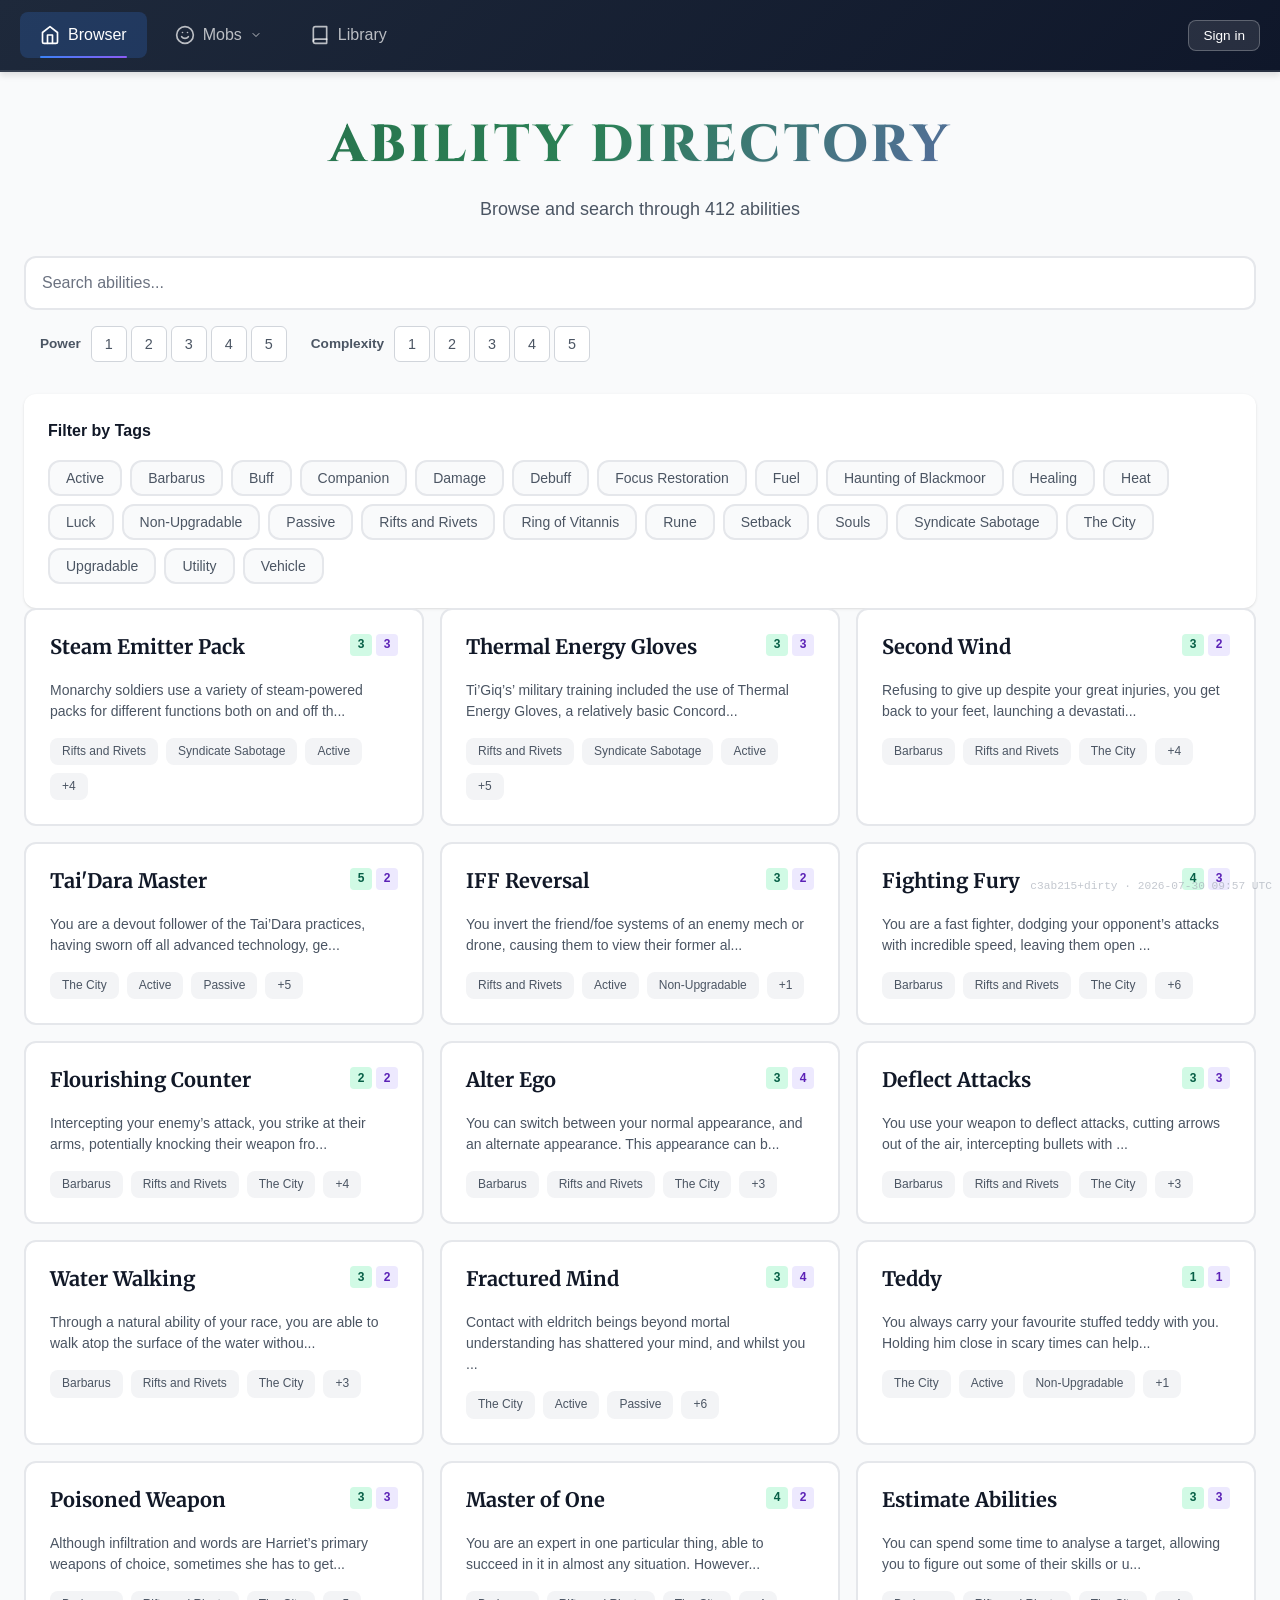
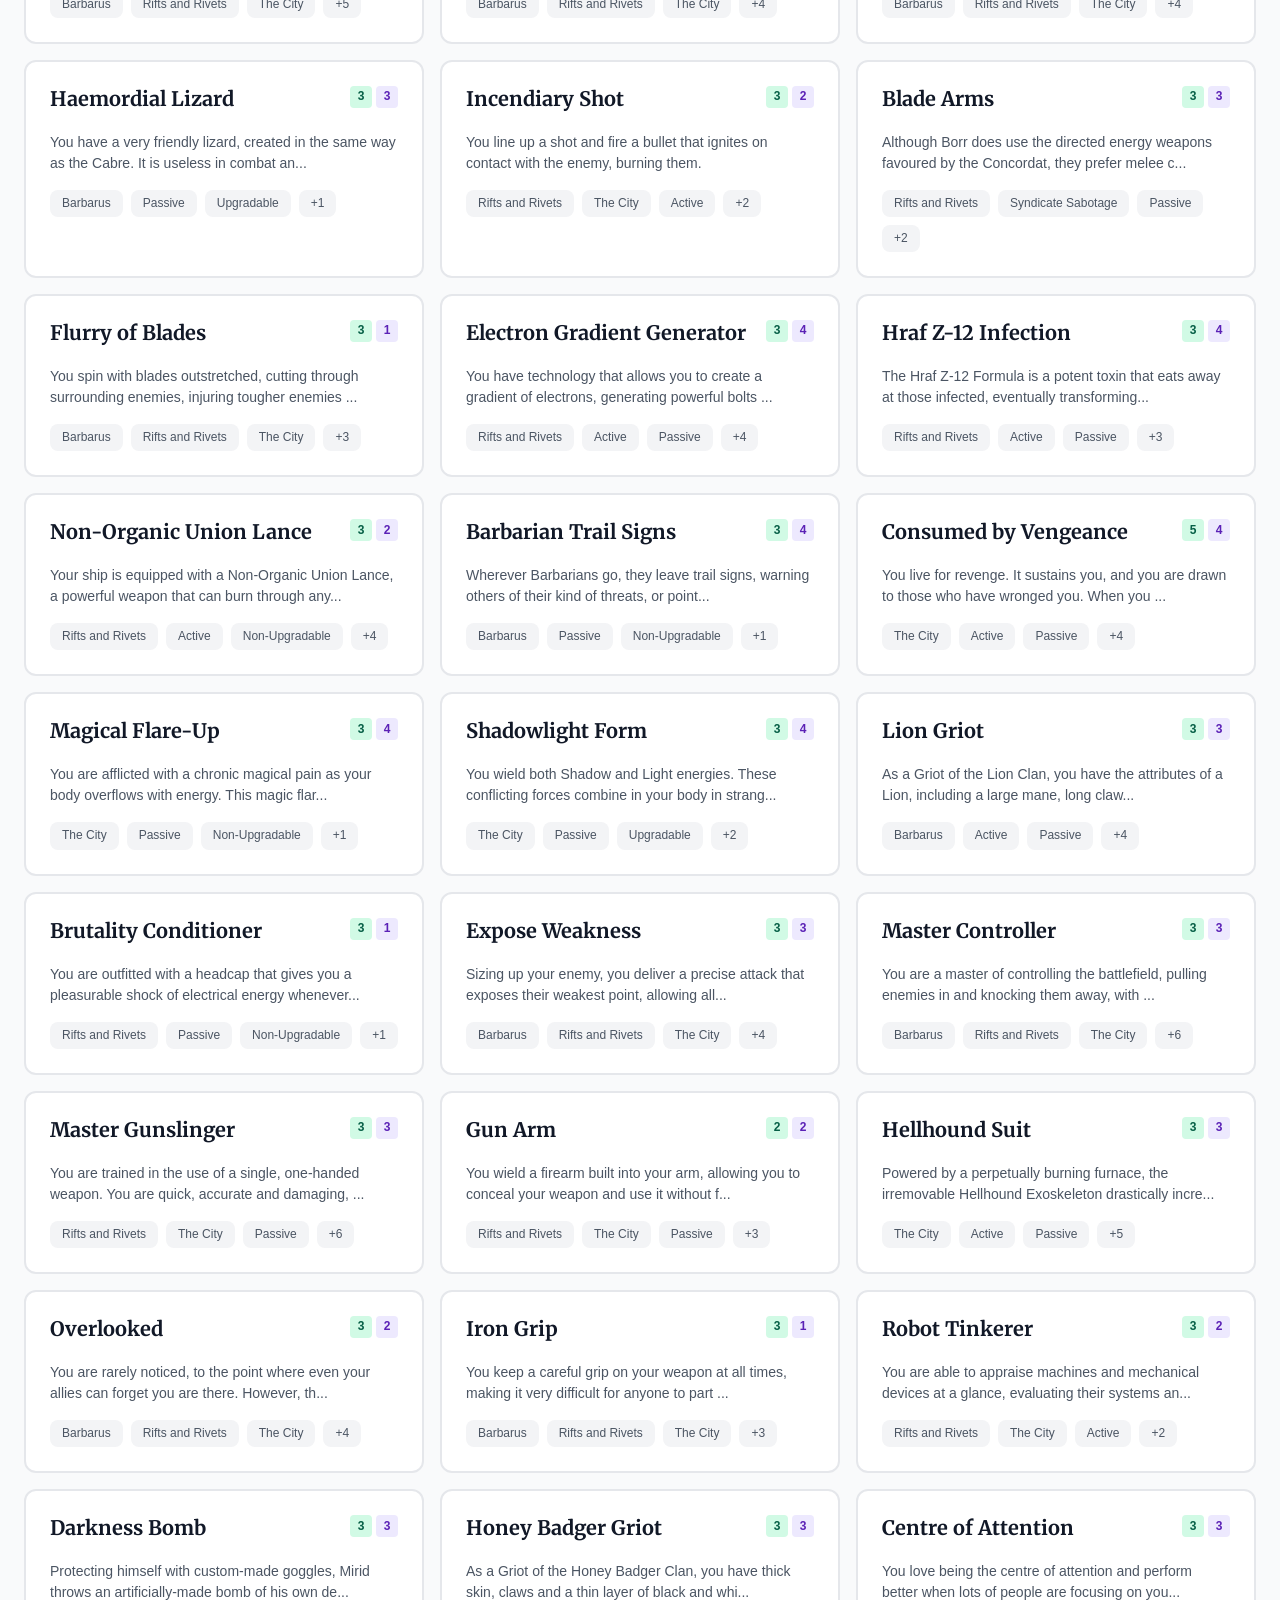
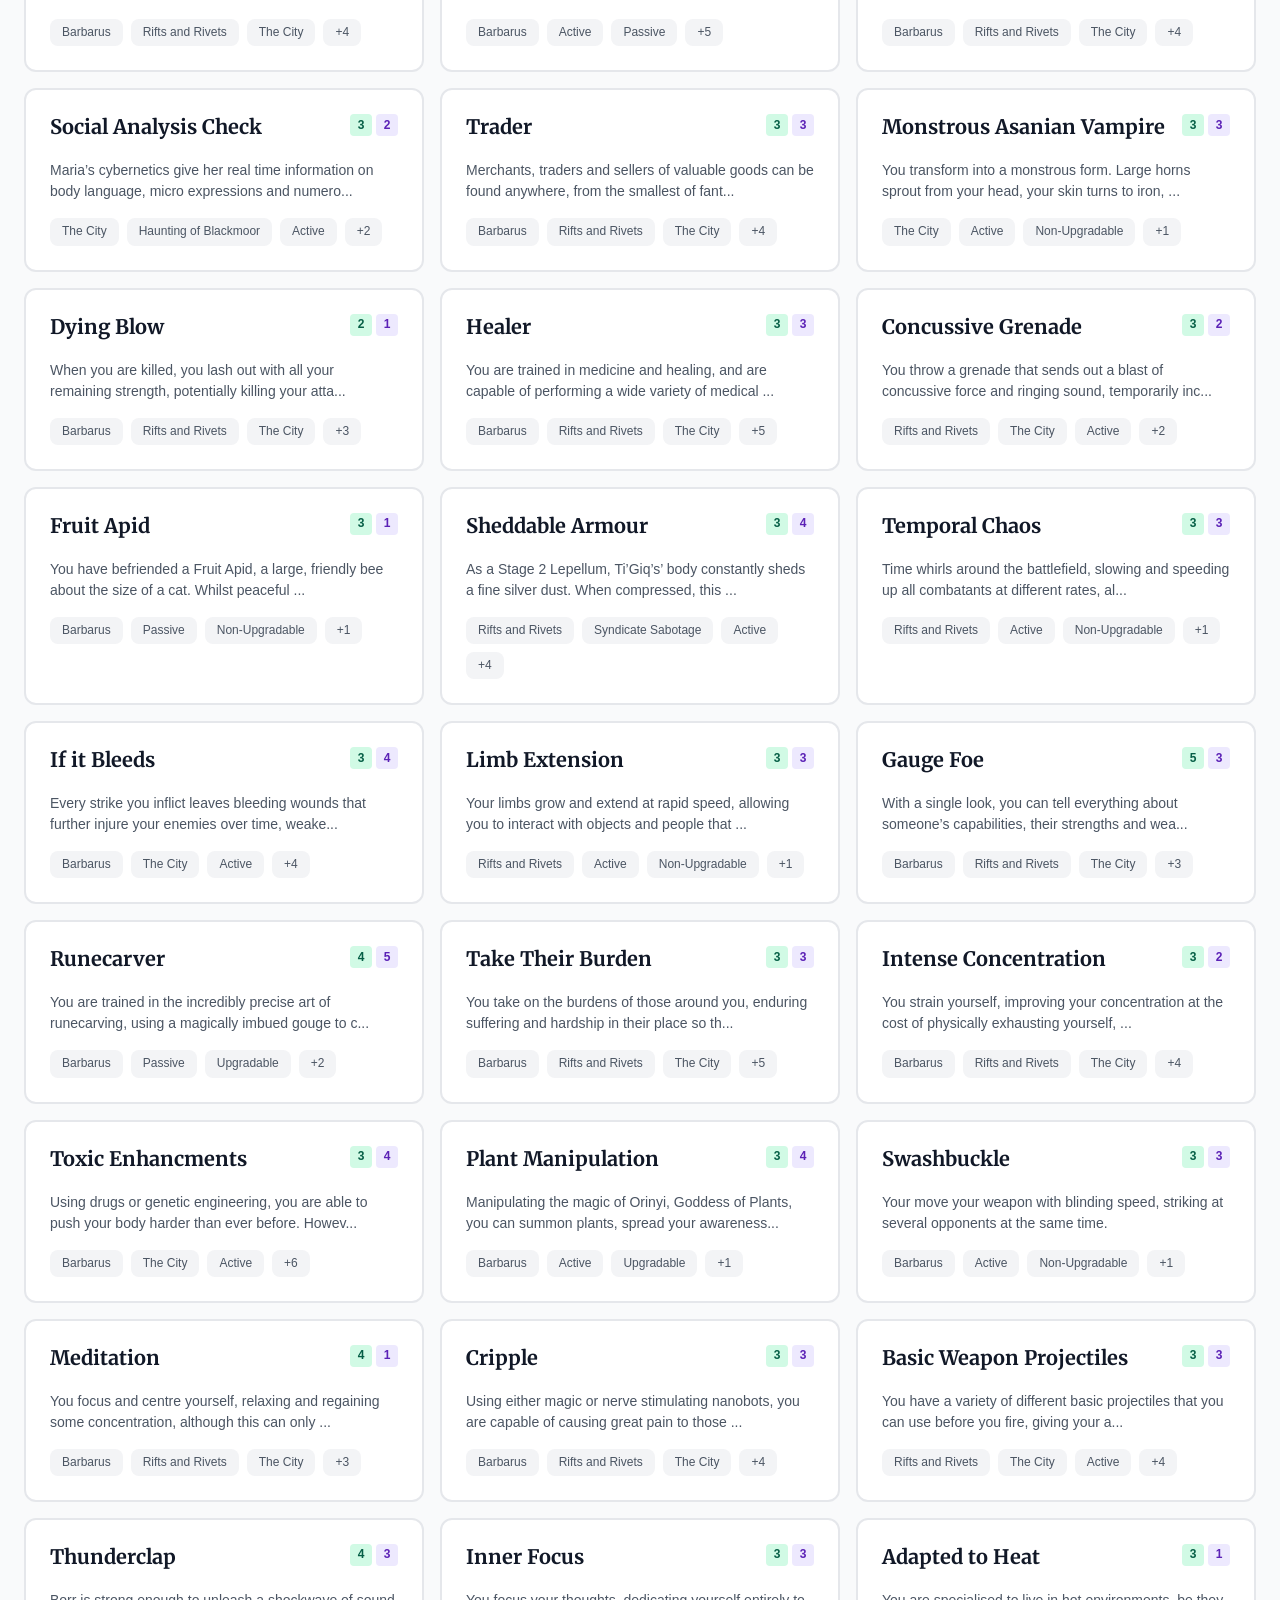
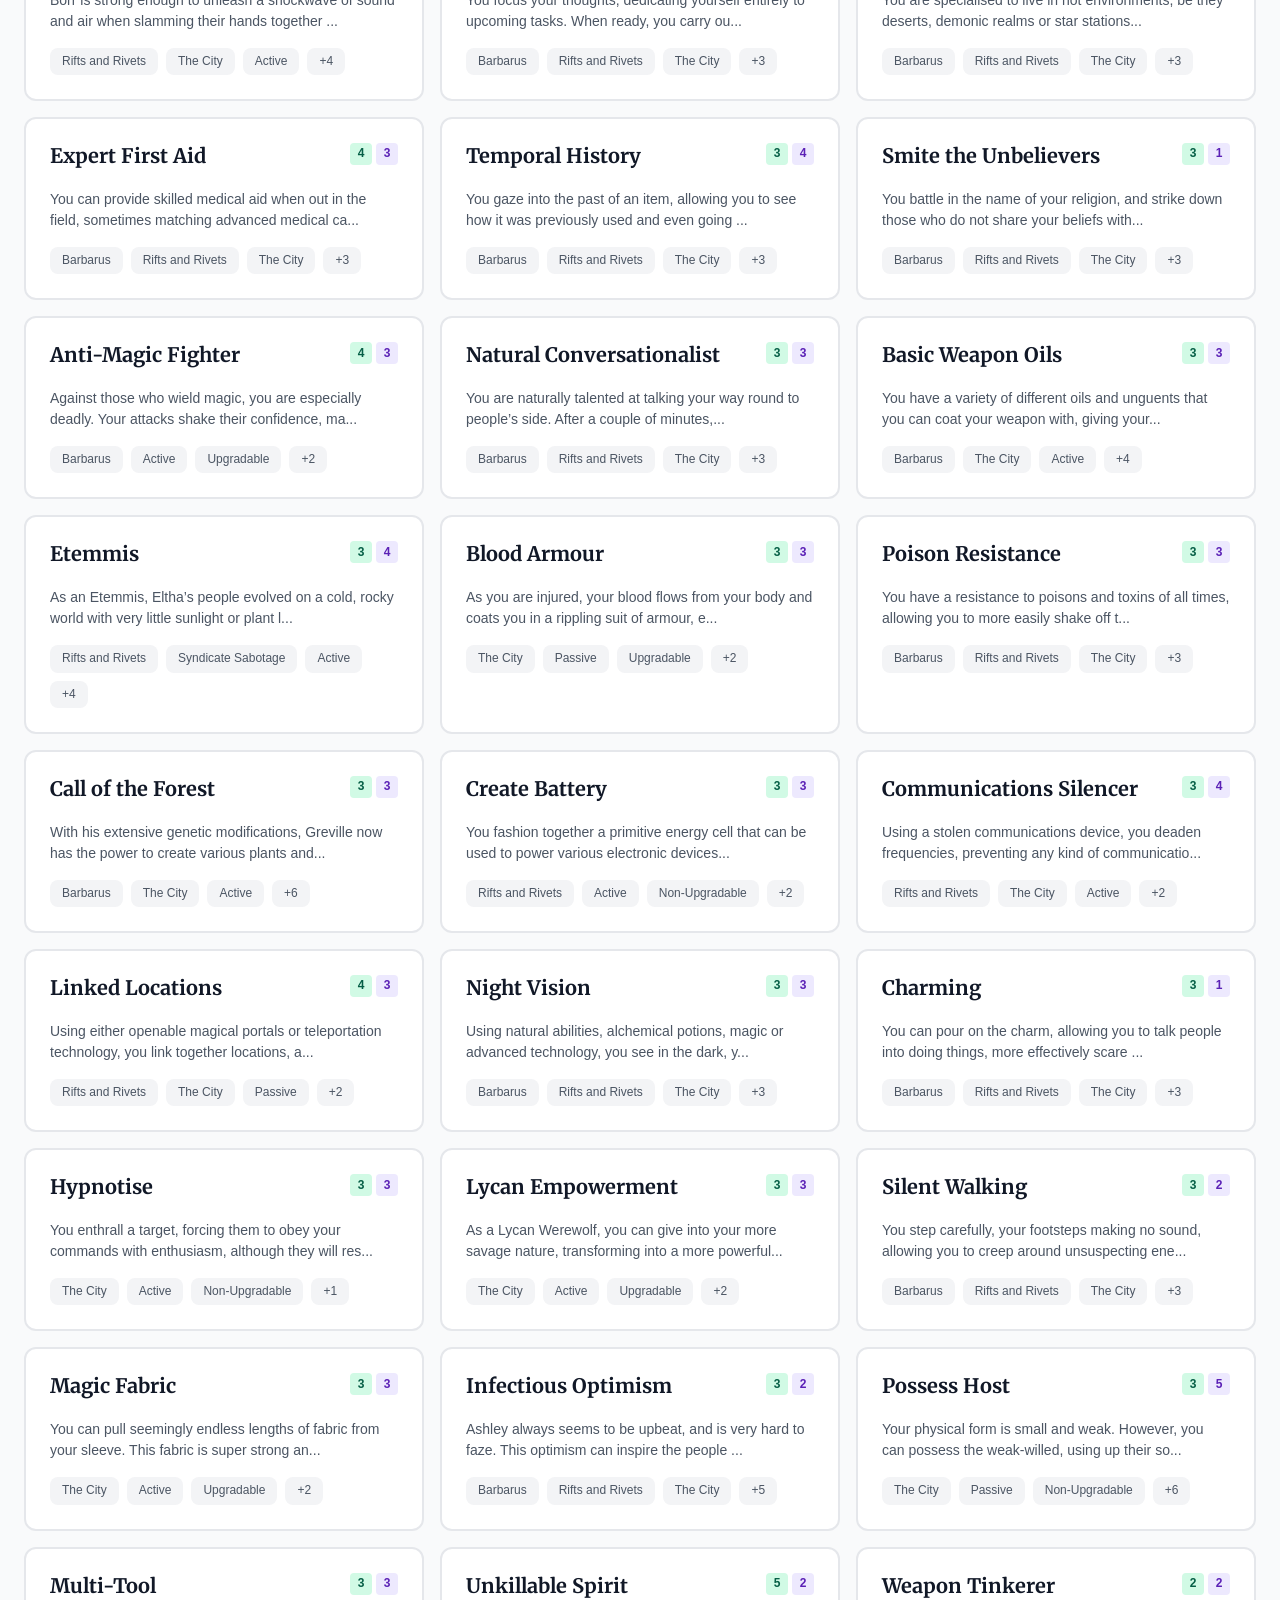
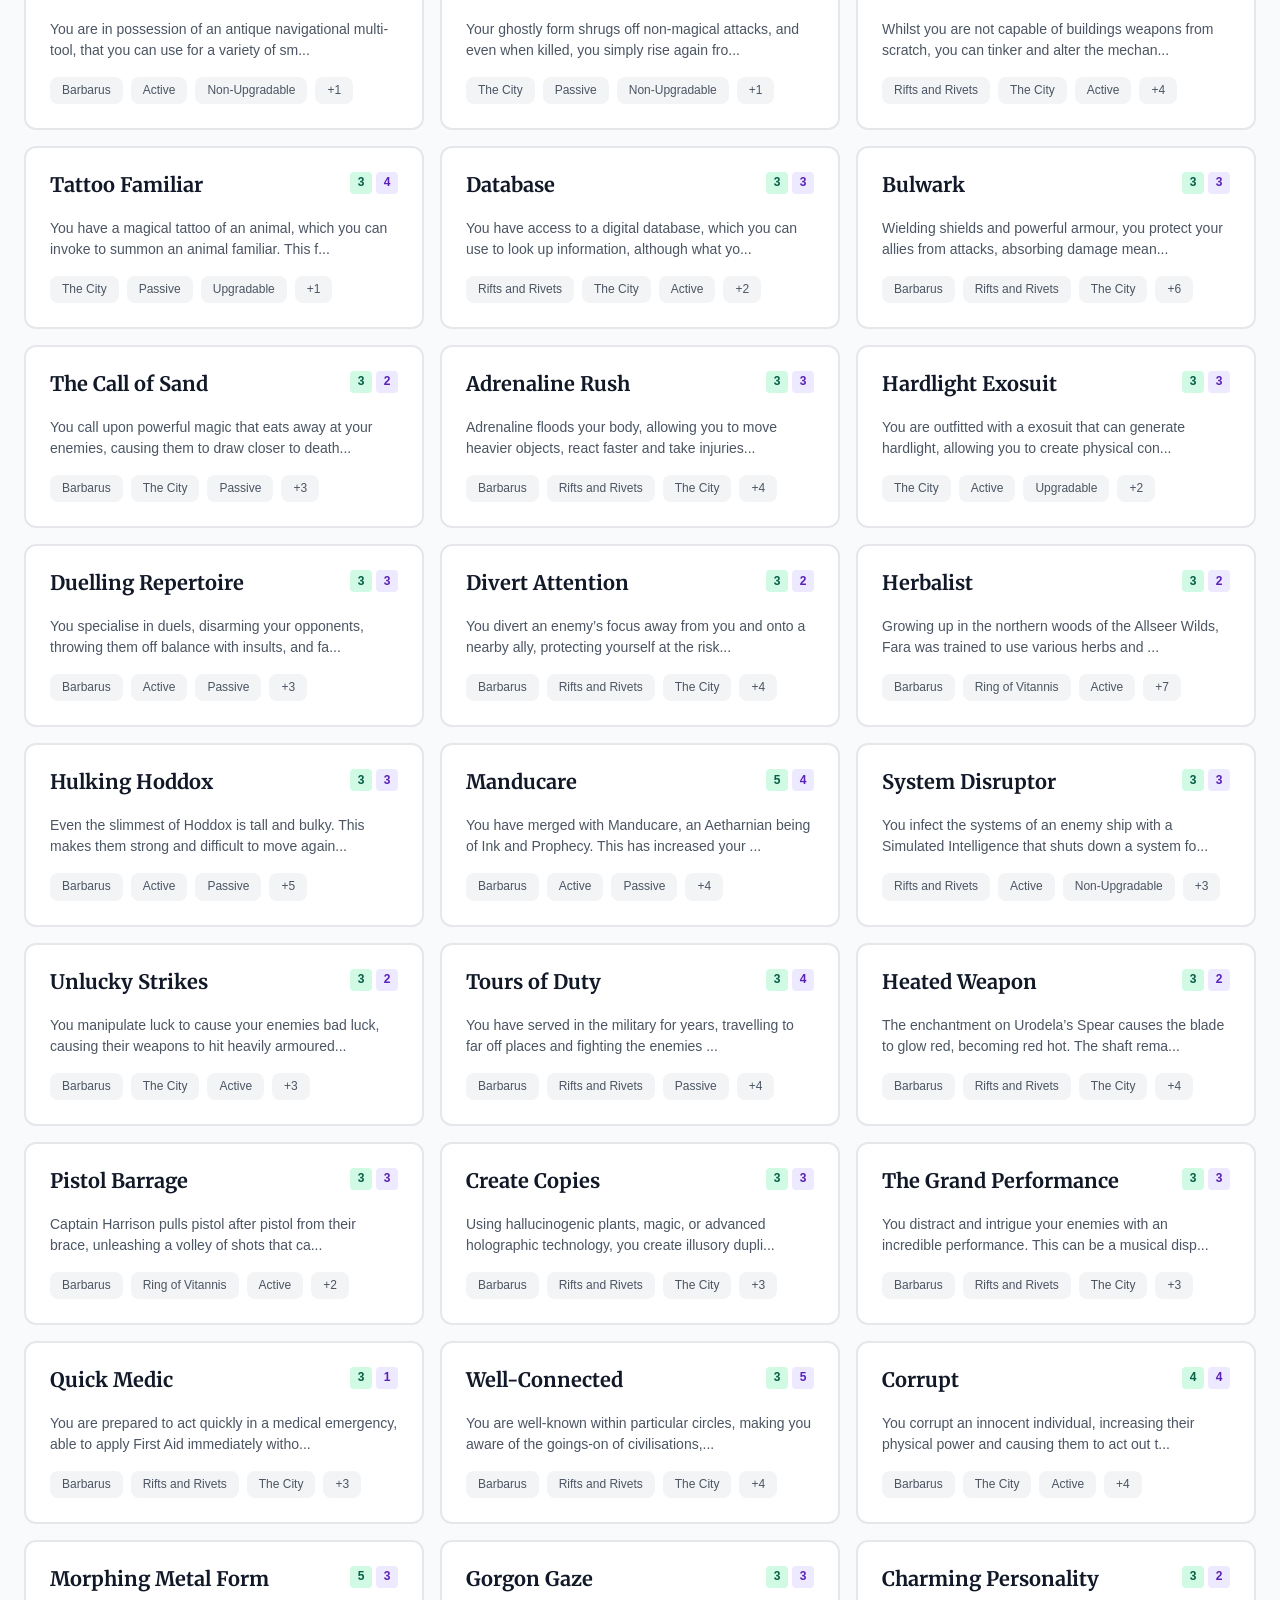
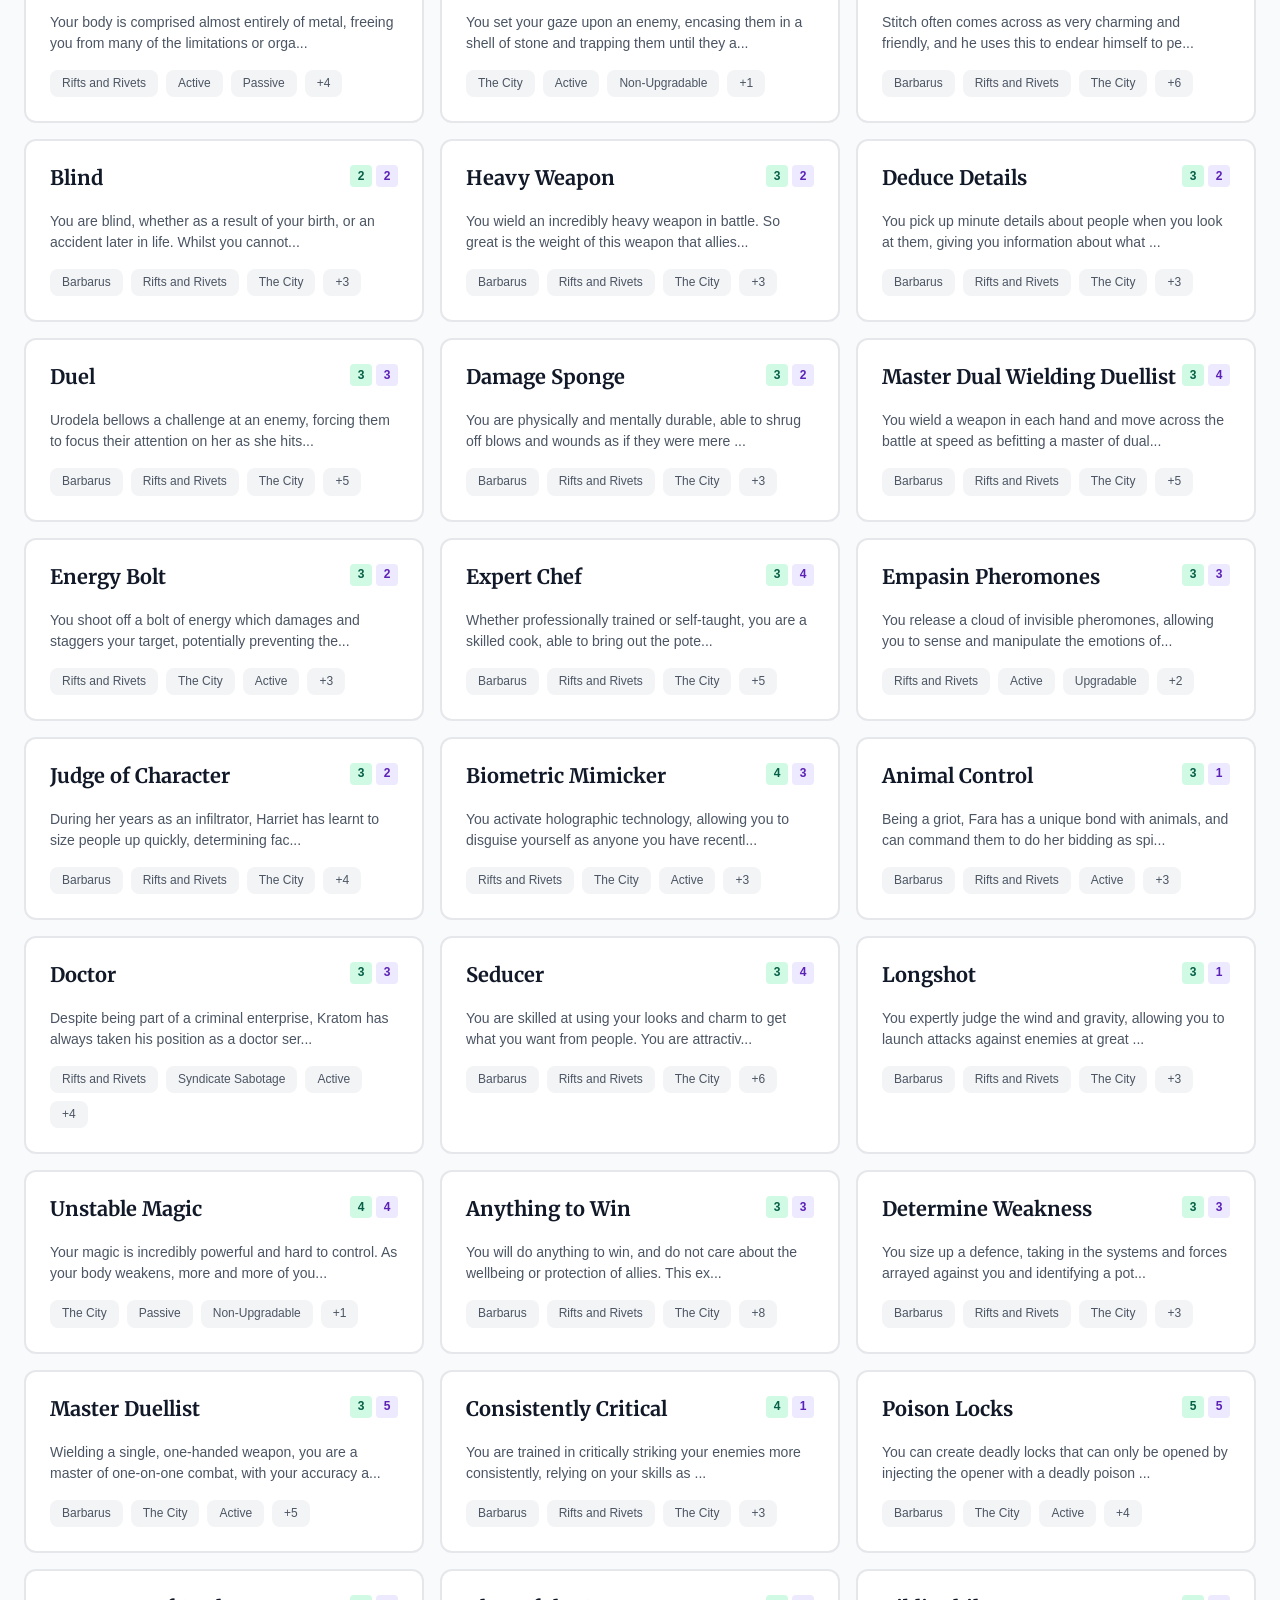
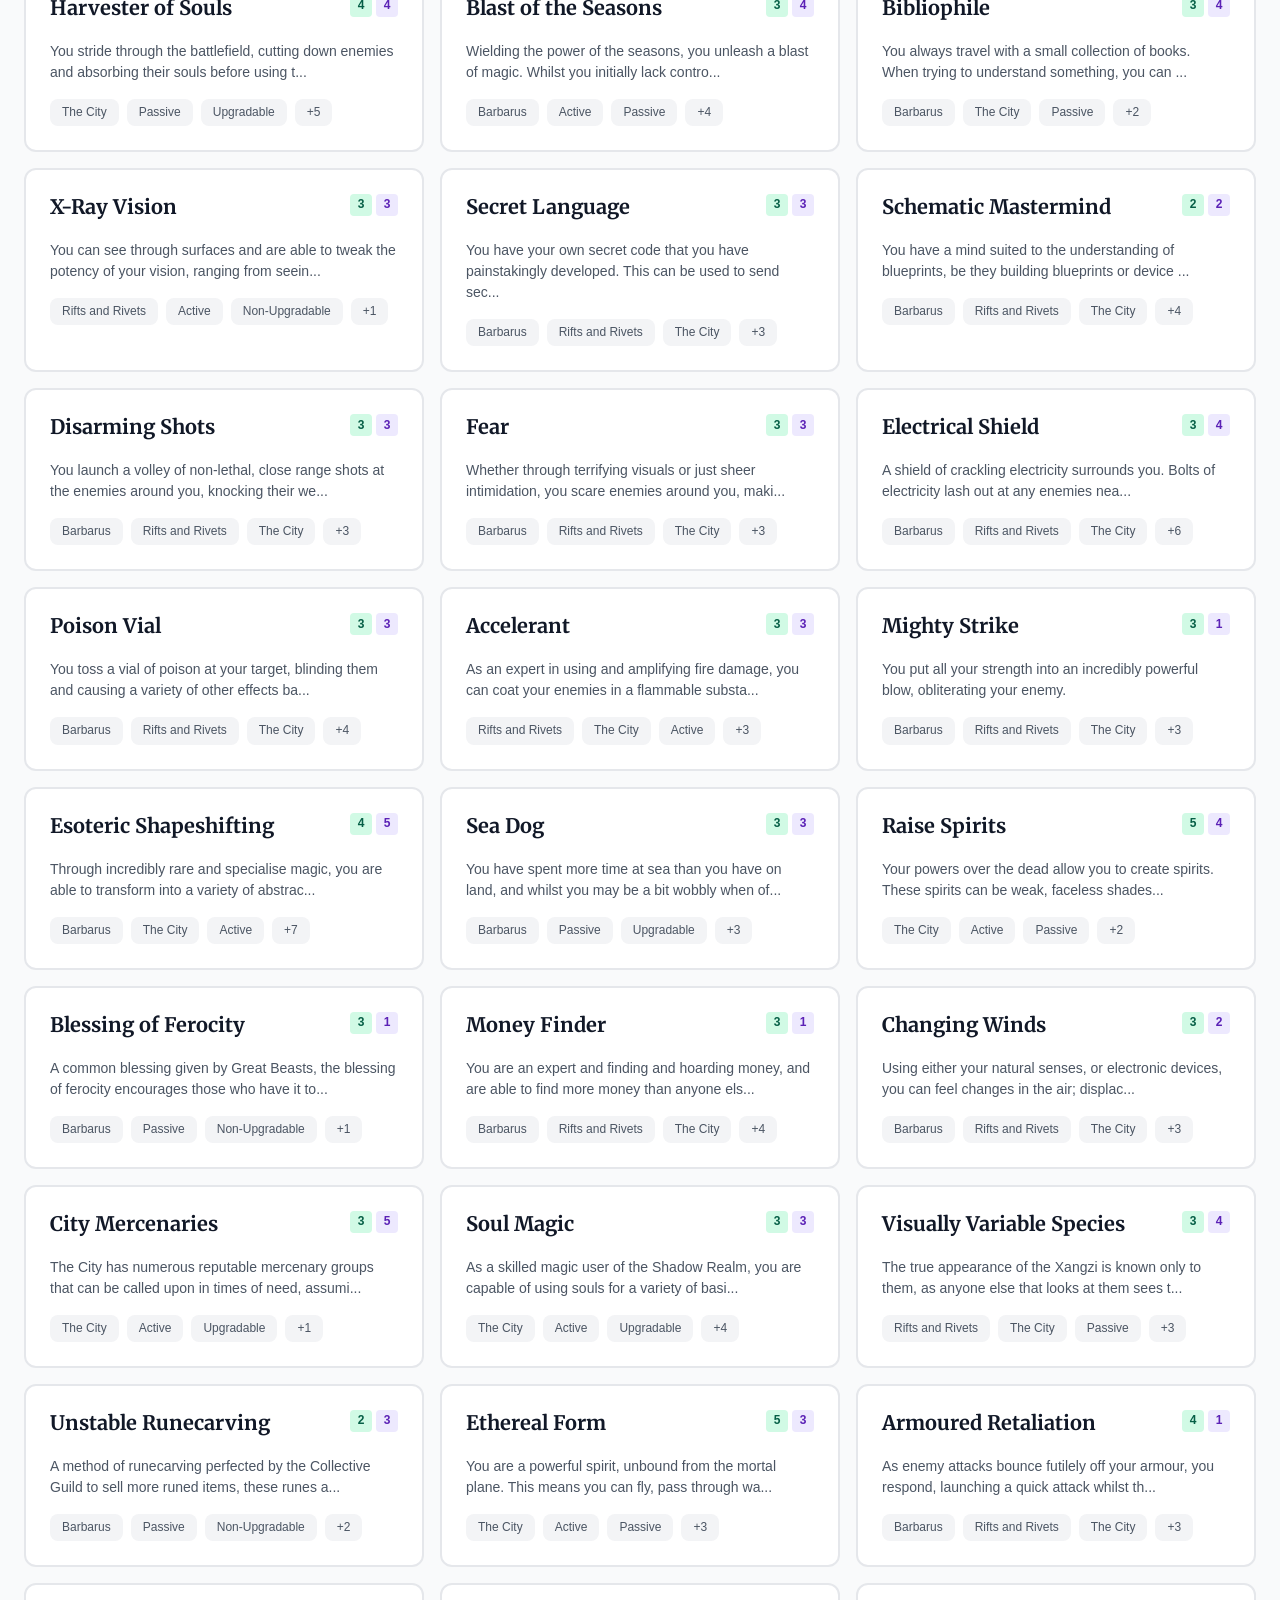
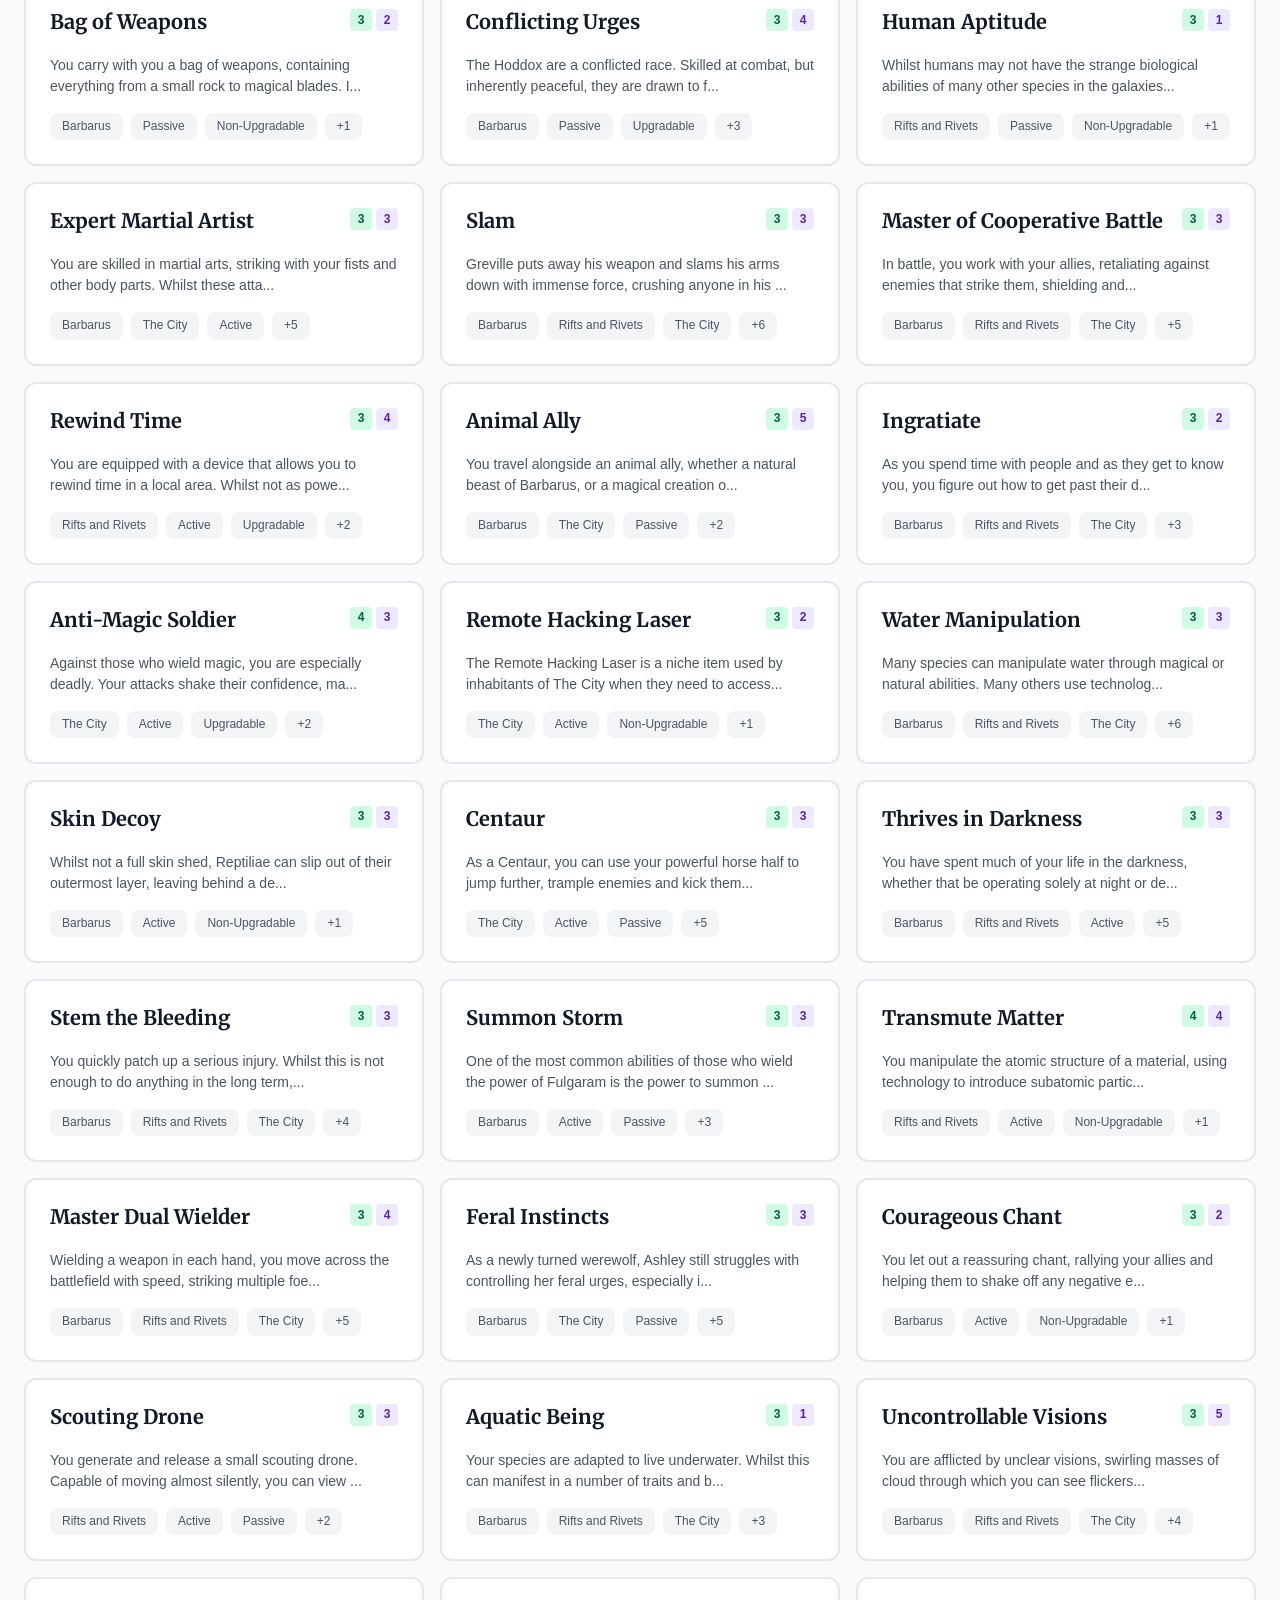
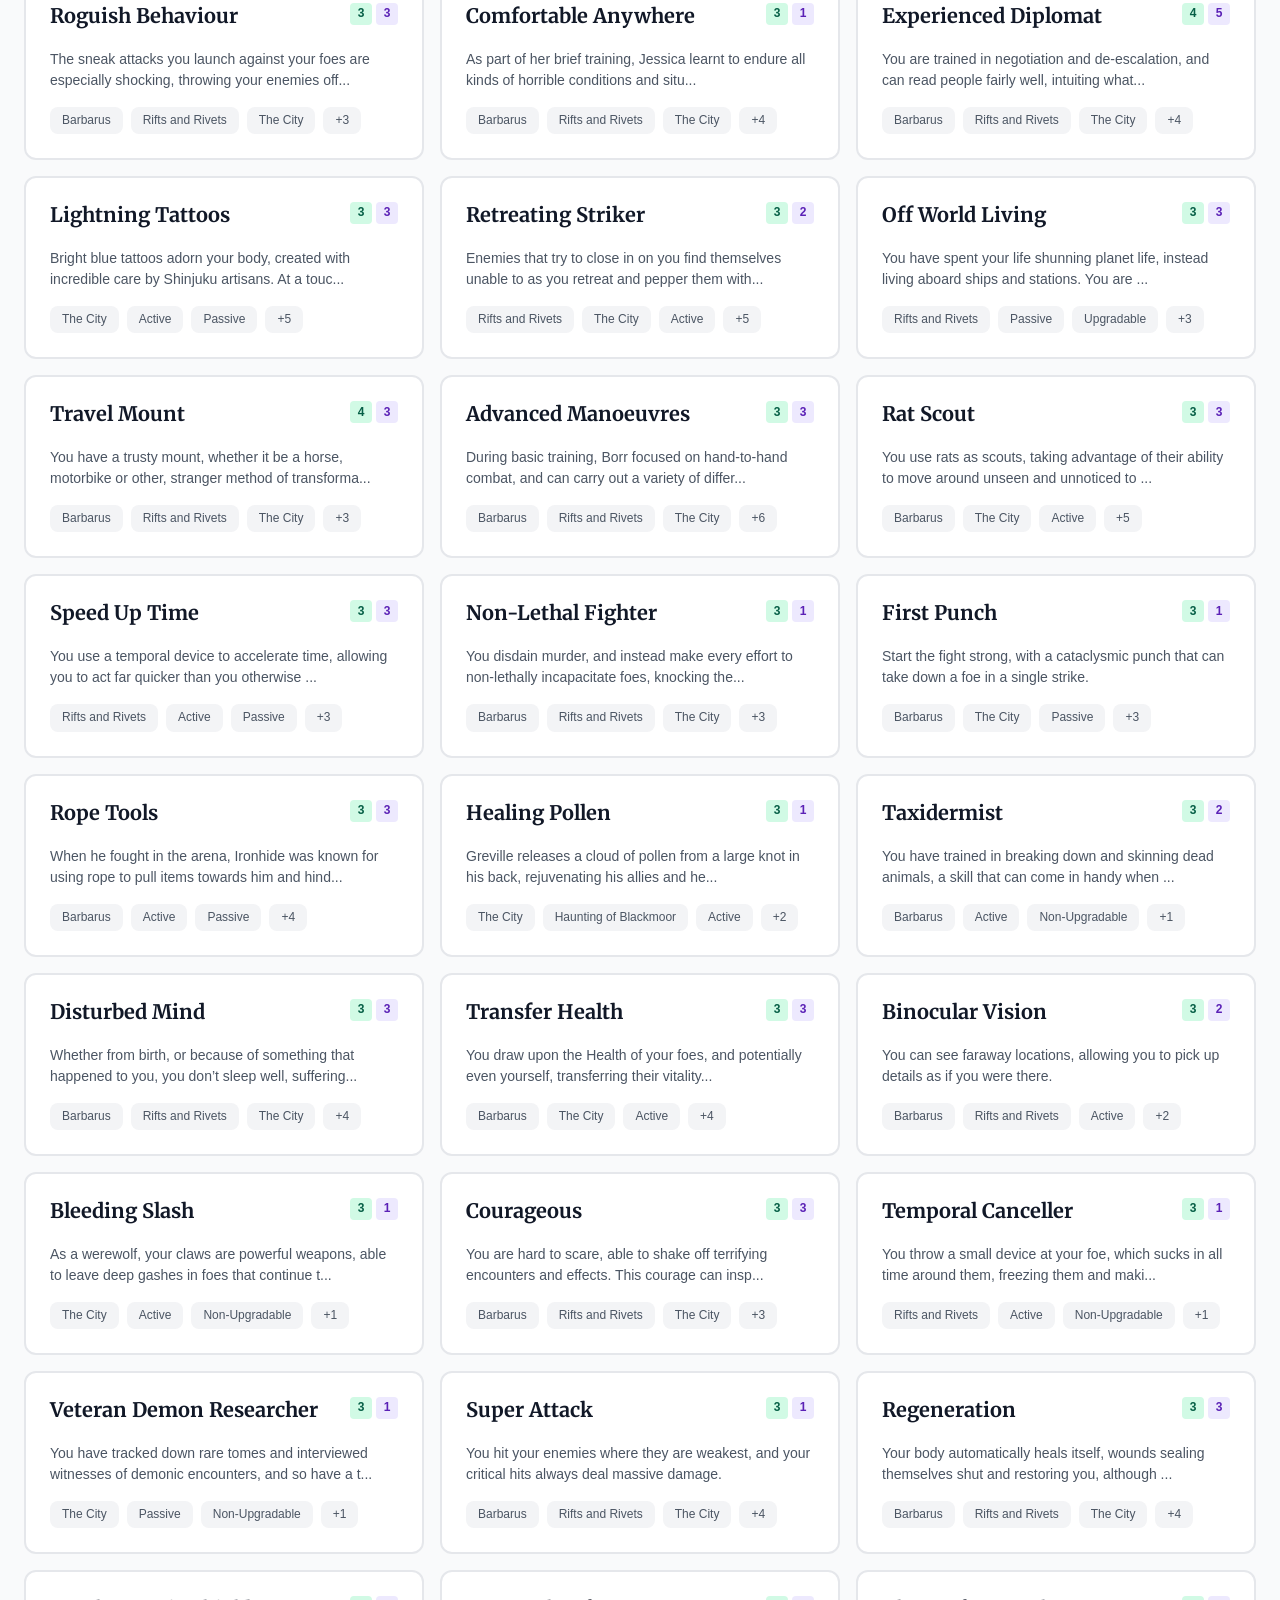
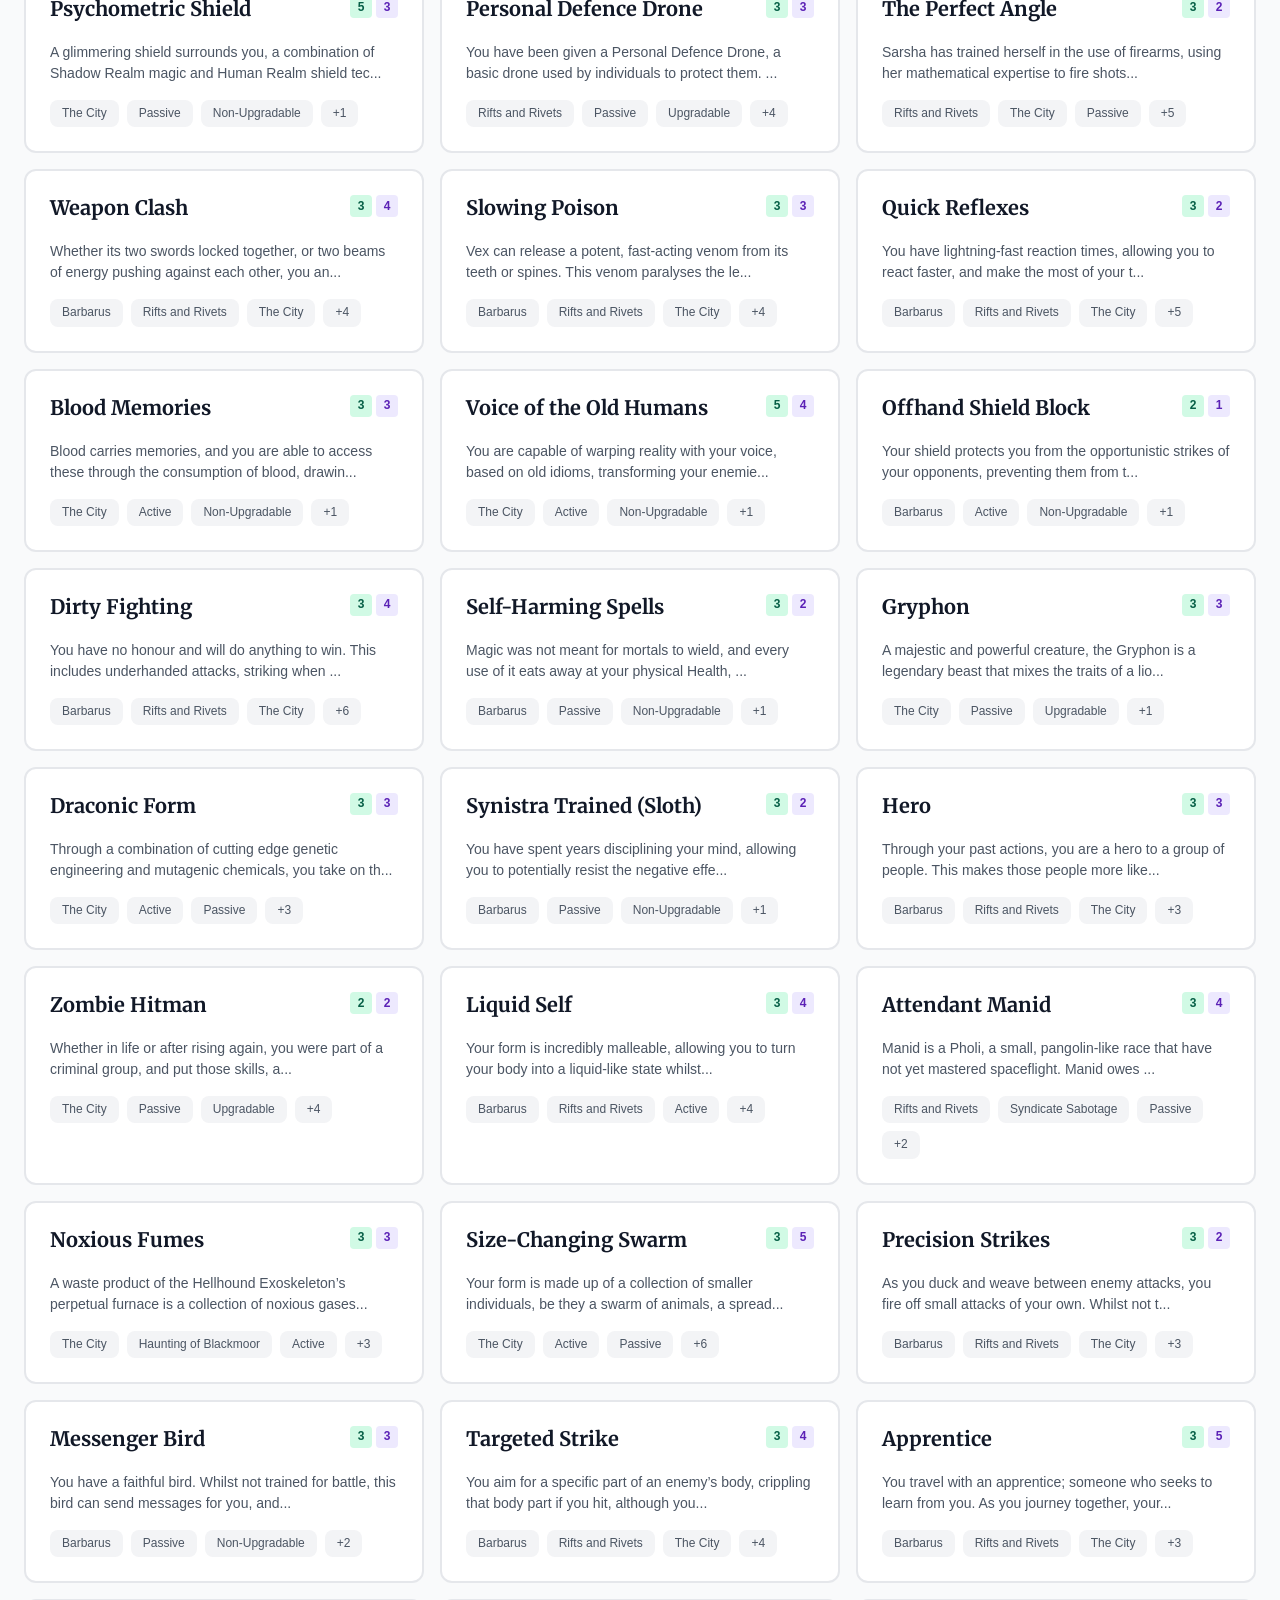
==== commit 8c7b2d64: "Sync publish/ with build-version badge" ====
--- a/publish/index.html
+++ b/publish/index.html
@@ -29,6 +29,12 @@
 
 <script type="module" src="js/app.js"></script>
 
+<div id="build-version" style="position: fixed; bottom: 4px; right: 8px; font-family: monospace; font-size: 0.7rem; color: #9ca3af; opacity: 0.6; z-index: 9999; pointer-events: none;"></div>
+<script type="module">
+    import { VERSION } from './js/version.js';
+    document.getElementById('build-version').textContent = VERSION;
+</script>
+
 <script>
     // Report content height to the parent frame (e.g. Wix) so it can auto-resize
     // the iframe. Harmless when not embedded — nothing listens, message is ignored.
--- a/publish/css/app.css
+++ b/publish/css/app.css
@@ -1,5193 +1,5223 @@
-﻿html, body {
-    margin: 0;
-}
-
-h1:focus {
-    outline: none;
-}
-
-@import url('https://fonts.googleapis.com/css2?family=Merriweather:wght@300;400;700;900&family=Inter:wght@400;500;600;700&display=swap');
-
-:root {
-    /* Nature Green Color Palette */
-    --green-50: #f0f9f4;
-    --green-100: #dcf3e4;
-    --green-200: #bae6cd;
-    --green-300: #8dd4ad;
-    --green-400: #5abb87;
-    --green-500: #38a169;
-    --green-600: #2d8659;
-    --green-700: #276b4a;
-    --green-800: #22543d;
-    --green-900: #1c4532;
-
-    /* Neutral Colors */
-    --gray-50: #f9fafb;
-    --gray-100: #f3f4f6;
-    --gray-200: #e5e7eb;
-    --gray-300: #d1d5db;
-    --gray-400: #9ca3af;
-    --gray-500: #6b7280;
-    --gray-600: #4b5563;
-    --gray-700: #374151;
-    --gray-800: #1f2937;
-    --gray-900: #111827;
-
-    /* Semantic Colors */
-    --primary: var(--green-600);
-    --primary-light: var(--green-500);
-    --primary-dark: var(--green-700);
-    --surface: #ffffff;
-    --surface-secondary: var(--gray-50);
-    --border: var(--gray-200);
-    --text-primary: var(--gray-900);
-    --text-secondary: var(--gray-600);
-    --text-muted: var(--gray-500);
-
-    /* Shadows */
-    --shadow-sm: 0 1px 2px 0 rgb(0 0 0 / 0.05);
-    --shadow: 0 1px 3px 0 rgb(0 0 0 / 0.1), 0 1px 2px -1px rgb(0 0 0 / 0.1);
-    --shadow-md: 0 4px 6px -1px rgb(0 0 0 / 0.1), 0 2px 4px -2px rgb(0 0 0 / 0.1);
-    --shadow-lg: 0 10px 15px -3px rgb(0 0 0 / 0.1), 0 4px 6px -4px rgb(0 0 0 / 0.1);
-    --shadow-xl: 0 20px 25px -5px rgb(0 0 0 / 0.1), 0 8px 10px -6px rgb(0 0 0 / 0.1);
-
-    /* Spacing */
-    --spacing-1: 0.25rem;
-    --spacing-2: 0.5rem;
-    --spacing-3: 0.75rem;
-    --spacing-4: 1rem;
-    --spacing-6: 1.5rem;
-    --spacing-8: 2rem;
-
-    /* Border Radius */
-    --radius-sm: 0.25rem;
-    --radius: 0.5rem;
-    --radius-lg: 0.75rem;
-    --radius-xl: 1rem;
-}
-
-/* ==============================
-   DARK MODE VARIABLE OVERRIDES
-   ============================== */
-[data-theme="dark"] {
-    --surface: #1a1a2e;
-    --surface-secondary: #12121f;
-    --text-primary: #e2e8f0;
-    --text-secondary: #94a3b8;
-    --text-muted: #64748b;
-    --border: #334155;
-
-    --gray-50: #1e293b;
-    --gray-100: #1e293b;
-    --gray-200: #334155;
-    --gray-300: #475569;
-    --gray-400: #64748b;
-    --gray-500: #94a3b8;
-    --gray-600: #cbd5e1;
-    --gray-700: #e2e8f0;
-    --gray-800: #f1f5f9;
-    --gray-900: #f8fafc;
-
-    --shadow-sm: 0 1px 2px 0 rgb(0 0 0 / 0.2);
-    --shadow: 0 1px 3px 0 rgb(0 0 0 / 0.3), 0 1px 2px -1px rgb(0 0 0 / 0.3);
-    --shadow-md: 0 4px 6px -1px rgb(0 0 0 / 0.3), 0 2px 4px -2px rgb(0 0 0 / 0.3);
-    --shadow-lg: 0 10px 15px -3px rgb(0 0 0 / 0.3), 0 4px 6px -4px rgb(0 0 0 / 0.3);
-    --shadow-xl: 0 20px 25px -5px rgb(0 0 0 / 0.3), 0 8px 10px -6px rgb(0 0 0 / 0.3);
-
-    --green-50: #1a2e1f;
-    --green-100: #1e3a24;
-}
-
-* {
-    margin: 0;
-    padding: 0;
-    box-sizing: border-box;
-}
-
-body {
-    font-family: 'Inter', -apple-system, BlinkMacSystemFont, 'Segoe UI', sans-serif;
-    background: var(--surface-secondary);
-    color: var(--text-primary);
-    line-height: 1.6;
-    overflow-x: hidden;
-}
-
-/* Main Layout */
-.ability-browser {
-    min-height: 100vh;
-    padding: var(--spacing-8) var(--spacing-6);
-    max-width: 1920px;
-    margin: 0 auto;
-}
-
-.browser-header {
-    margin-bottom: var(--spacing-8);
-    text-align: center;
-}
-
-.browser-header h1 {
-    font-family: 'Cinzel', 'Merriweather', serif;
-    font-size: 3.25rem;
-    font-weight: 800;
-    background: linear-gradient(135deg, var(--green-700) 0%, var(--primary) 45%, #8b5cf6 110%);
-    -webkit-background-clip: text;
-    -webkit-text-fill-color: transparent;
-    background-clip: text;
-    margin-bottom: var(--spacing-2);
-    letter-spacing: 0.06em;
-    text-transform: uppercase;
-    text-shadow: 0 1px 0 rgba(0, 0, 0, 0.04);
-}
-
-.browser-header .subtitle {
-    font-size: 1.125rem;
-    color: var(--text-secondary);
-    font-weight: 500;
-}
-
-.browser-layout {
-}
-
-/* Left Panel */
-.left-panel {
-    display: flex;
-    flex-direction: column;
-    gap: var(--spacing-6);
-}
-
-/* Search Section */
-.search-section {
-    position: sticky;
-    top: var(--spacing-6);
-    z-index: 10;
-}
-
-.search-input {
-    width: 100%;
-    padding: var(--spacing-4);
-    font-size: 1rem;
-    border: 2px solid var(--border);
-    border-radius: var(--radius-lg);
-    background: var(--surface);
-    color: var(--text-primary);
-    transition: all 0.2s ease;
-    font-family: 'Inter', sans-serif;
-}
-
-.search-input:focus {
-    outline: none;
-    border-color: var(--primary);
-    box-shadow: 0 0 0 3px rgba(56, 161, 105, 0.1);
-}
-
-.search-input::placeholder {
-    color: var(--text-muted);
-}
-
-/* Filter Section */
-.filter-section {
-    background: var(--surface);
-    border-radius: var(--radius-lg);
-    padding: var(--spacing-6);
-    box-shadow: var(--shadow);
-}
-
-.filter-header {
-    display: flex;
-    justify-content: space-between;
-    align-items: center;
-    margin-bottom: var(--spacing-4);
-    font-weight: 600;
-    color: var(--text-primary);
-}
-
-.clear-filters {
-    background: none;
-    border: none;
-    color: var(--primary);
-    cursor: pointer;
-    font-size: 0.875rem;
-    font-weight: 600;
-    padding: var(--spacing-2) var(--spacing-3);
-    border-radius: var(--radius);
-    transition: all 0.2s ease;
-}
-
-.clear-filters:hover {
-    background: var(--green-50);
-}
-
-.tag-filters {
-    display: flex;
-    flex-wrap: wrap;
-    gap: var(--spacing-2);
-}
-
-.filter-tag {
-    display: inline-flex;
-    align-items: center;
-    gap: var(--spacing-2);
-    padding: var(--spacing-2) var(--spacing-4);
-    background: var(--surface-secondary);
-    border: 2px solid var(--border);
-    border-radius: var(--radius-lg);
-    font-size: 0.875rem;
-    font-weight: 500;
-    cursor: pointer;
-    transition: all 0.2s ease;
-    color: var(--text-secondary);
-}
-
-.filter-tag:hover {
-    border-color: var(--primary-light);
-    background: var(--green-50);
-}
-
-.filter-tag.active {
-    background: var(--primary);
-    color: white;
-    border-color: var(--primary);
-}
-
-.tag-close {
-    font-size: 1.25rem;
-    font-weight: 700;
-    line-height: 1;
-}
-
-/* Abilities Grid */
-.abilities-grid {
-    display: grid;
-    grid-template-columns: repeat(auto-fill, minmax(320px, 1fr));
-    gap: var(--spacing-4);
-}
-
-.grid-item {
-    background: var(--surface);
-    border: 2px solid var(--border);
-    border-radius: var(--radius-lg);
-    padding: var(--spacing-6);
-    cursor: pointer;
-    transition: all 0.3s ease;
-    position: relative;
-    overflow: hidden;
-}
-
-.grid-item::before {
-    content: '';
-    position: absolute;
-    top: 0;
-    left: 0;
-    width: 100%;
-    height: 4px;
-    background: linear-gradient(90deg, var(--green-400), var(--green-600));
-    opacity: 0;
-    transition: opacity 0.3s ease;
-}
-
-.grid-item:hover {
-    border-color: var(--primary-light);
-    box-shadow: var(--shadow-lg);
-    transform: translateY(-2px);
-}
-
-.grid-item:hover::before {
-    opacity: 1;
-}
-
-.grid-item.selected {
-    border-color: var(--primary);
-    box-shadow: var(--shadow-xl);
-    background: var(--green-50);
-}
-
-.grid-item.selected::before {
-    opacity: 1;
-}
-
-.grid-item-header {
-    display: flex;
-    justify-content: space-between;
-    align-items: flex-start;
-    margin-bottom: var(--spacing-3);
-}
-
-.grid-item-header h3 {
-    font-family: 'Merriweather', serif;
-    font-size: 1.25rem;
-    font-weight: 700;
-    color: var(--text-primary);
-    margin-bottom: var(--spacing-2);
-    line-height: 1.3;
-}
-
-.grid-item-meta {
-    display: flex;
-    gap: var(--spacing-2);
-}
-
-.meta-tag {
-    font-size: 0.75rem;
-    font-weight: 600;
-    color: var(--primary);
-    text-transform: uppercase;
-    letter-spacing: 0.05em;
-}
-
-.grid-item-description {
-    font-size: 0.875rem;
-    color: var(--text-secondary);
-    margin-bottom: var(--spacing-4);
-    line-height: 1.5;
-}
-
-.grid-item-tags {
-    display: flex;
-    flex-wrap: wrap;
-    gap: var(--spacing-2);
-}
-
-.mini-tag {
-    font-size: 0.75rem;
-    padding: var(--spacing-1) var(--spacing-3);
-    background: var(--gray-100);
-    color: var(--text-secondary);
-    border-radius: var(--radius);
-    font-weight: 500;
-}
-
-.no-results {
-    grid-column: 1 / -1;
-    text-align: center;
-    padding: var(--spacing-8);
-    color: var(--text-muted);
-}
-.top-panel {
-    position: sticky;
-    top: 0;
-    width: 100%;
-    max-height: 50vh;
-    overflow-y: auto;
-    z-index: 10;
-}
-
-.top-panel::-webkit-scrollbar {
-    height: 8px;
-}
-
-.top-panel::-webkit-scrollbar-track {
-    background: var(--gray-100);
-    border-radius: var(--radius);
-}
-
-.top-panel::-webkit-scrollbar-thumb {
-    background: var(--primary);
-    border-radius: var(--radius);
-}
-
-.top-panel::-webkit-scrollbar-thumb:hover {
-    background: var(--primary-dark);
-}
-
-.no-selection {
-    height: 100%;
-    display: flex;
-    align-items: center;
-    justify-content: center;
-    background: var(--surface);
-    border: 2px dashed var(--border);
-    border-radius: var(--radius-xl);
-    padding: var(--spacing-8);
-}
-
-.no-selection-content {
-    text-align: center;
-    color: var(--text-muted);
-}
-
-.no-selection-icon {
-    width: 80px;
-    height: 80px;
-    margin: 0 auto var(--spacing-4);
-    opacity: 0.3;
-}
-
-.no-selection-content h3 {
-    font-family: 'Merriweather', serif;
-    font-size: 1.5rem;
-    color: var(--text-secondary);
-    margin-bottom: var(--spacing-2);
-}
-
-
-/* Responsive Design */
-@media (max-width: 1400px) {
-    .browser-layout {
-        grid-template-columns: 1fr 500px;
-    }
-}
-
-@media (max-width: 1200px) {
-    .browser-layout {
-        grid-template-columns: 1fr;
-    }
-
-    .top-panel {
-        position: relative;
-        height: auto;
-        top: 0;
-    }
-}
-
-@media (max-width: 768px) {
-    .ability-browser {
-        padding: var(--spacing-4);
-    }
-
-    .browser-header h1 {
-        font-size: 2rem;
-    }
-
-    .abilities-grid {
-        grid-template-columns: 1fr;
-    }
-
-    .ability-title {
-        font-size: 1.5rem;
-    }
-
-    .card-content {
-        padding: var(--spacing-4);
-    }
-}
-
-/* Animation */
-@keyframes fadeIn {
-    from {
-        opacity: 0;
-        transform: translateY(10px);
-    }
-    to {
-        opacity: 1;
-        transform: translateY(0);
-    }
-}
-
-.grid-item {
-    animation: fadeIn 0.3s ease forwards;
-}
-
-.grid-item:nth-child(1) { animation-delay: 0.05s; }
-.grid-item:nth-child(2) { animation-delay: 0.1s; }
-.grid-item:nth-child(3) { animation-delay: 0.15s; }
-.grid-item:nth-child(4) { animation-delay: 0.2s; }
-.grid-item:nth-child(5) { animation-delay: 0.25s; }
-.grid-item:nth-child(6) { animation-delay: 0.3s; }
-
-.save-button {
-    background: white;
-    border: 1px solid #ccc;
-    padding: 8px 16px;
-    cursor: pointer;
-    font-size: 0.9rem;
-    font-weight: 600;
-    border-radius: 6px;
-    transition: all 0.2s;
-}
-
-.save-button.saved {
-    background: #fff3cd;
-    border-color: #ffc107;
-    color: inherit;
-}
-
-.save-button:hover {
-    transform: translateY(-2px);
-    box-shadow: 0 4px 8px rgba(0,0,0,0.2);
-}
-
-.remove-button {
-    width: 24px;
-    height: 24px;
-    border-radius: 50%;
-    border: none;
-    background: rgba(255, 0, 0, 0.1);
-    color: #ff4444;
-    cursor: pointer;
-    font-size: 20px;
-    line-height: 1;
-    transition: all 0.2s;
-}
-
-.remove-button:hover {
-    background: #ff4444;
-    color: white;
-}
-
-.empty-library {
-    display: flex;
-    flex-direction: column;
-    align-items: center;
-    justify-content: center;
-    padding: 60px 20px;
-    text-align: center;
-}
-
-.empty-icon {
-    width: 80px;
-    height: 80px;
-    margin-bottom: 20px;
-    opacity: 0.3;
-}
-
-.browse-button {
-    margin-top: 20px;
-    padding: 12px 24px;
-    color: white;
-    border: none;
-    border-radius: 8px;
-    cursor: pointer;
-    font-weight: 600;
-}
-
-/* Phoenix Character Sheet Styles */
-
-.character-sheet-container {
-    max-width: 1200px;
-    margin: 20px auto;
-    padding: 20px;
-    font-family: 'Georgia', serif;
-    background: linear-gradient(135deg, #f5f5f5 0%, #e8e8e8 100%);
-    border-radius: 10px;
-    box-shadow: 0 4px 20px rgba(0,0,0,0.1);
-}
-
-/* Header Section */
-.header {
-    text-align: center;
-    margin-bottom: 30px;
-    padding-bottom: 20px;
-    border-bottom: 3px solid #333;
-}
-
-.logo {
-    display: flex;
-    justify-content: center;
-    margin-bottom: 10px;
-}
-
-.phoenix-logo {
-    width: 80px;
-    height: 50px;
-}
-
-.title {
-    font-size: 3em;
-    font-style: italic;
-    font-weight: bold;
-    margin: 0;
-    color: #333;
-    letter-spacing: 3px;
-}
-
-/* Page Selector */
-.page-selector {
-    display: flex;
-    justify-content: center;
-    gap: 20px;
-    margin-bottom: 30px;
-}
-
-.page-selector button {
-    padding: 12px 30px;
-    background: white;
-    border: 2px solid #333;
-    border-radius: 5px;
-    font-size: 1.1em;
-    font-weight: bold;
-    cursor: pointer;
-    transition: all 0.3s;
-}
-
-.page-selector button:hover {
-    background: #f0f0f0;
-}
-
-.page-selector button.active {
-    background: #333;
-    color: white;
-}
-
-/* Page Layout */
-.page {
-    background: white;
-    padding: 30px;
-    border-radius: 8px;
-    box-shadow: 0 2px 10px rgba(0,0,0,0.05);
-}
-
-/* Info Section - Page 1 */
-.info-section {
-    margin-bottom: 30px;
-}
-
-.info-row {
-    display: flex;
-    gap: 20px;
-    margin-bottom: 15px;
-}
-
-.field {
-    flex: 1;
-    display: flex;
-    flex-direction: column;
-}
-
-.field-small {
-    flex: 0 1 150px;
-    display: flex;
-    flex-direction: column;
-}
-
-.field label,
-.field-small label {
-    font-weight: bold;
-    margin-bottom: 5px;
-    color: #333;
-    font-size: 0.9em;
-}
-
-.field input,
-.field textarea,
-.field-small input {
-    padding: 8px;
-    border: 1px solid #333;
-    border-radius: 4px;
-    font-family: 'Georgia', serif;
-    font-size: 1em;
-}
-
-.field textarea {
-    resize: vertical;
-    min-height: 60px;
-}
-
-/* Stats Grid - Page 1 */
-.stats-grid {
-    display: grid;
-    grid-template-columns: 1fr 1fr;
-    gap: 30px;
-}
-
-.stats-column {
-    display: flex;
-    flex-direction: column;
-    gap: 15px;
-}
-
-.secondary-stats {
-    display: flex;
-    gap: 15px;
-}
-
-.stat-box {
-    border: 2px solid #333;
-    border-radius: 5px;
-    padding: 15px;
-    background: white;
-}
-
-.stat-box-small {
-    flex: 1;
-    border: 2px solid #333;
-    border-radius: 5px;
-    padding: 10px;
-    background: white;
-    text-align: center;
-}
-
-.stat-box-small label {
-    font-weight: bold;
-    display: block;
-    margin-bottom: 8px;
-    color: #333;
-}
-
-.stat-box-small input {
-    width: 100%;
-    padding: 8px;
-    border: 1px solid #333;
-    border-radius: 3px;
-    text-align: center;
-    font-size: 1.1em;
-    font-weight: bold;
-}
-
-.health-box {
-    background: #f9f9f9;
-}
-
-.stat-header {
-    font-size: 1.2em;
-    font-weight: bold;
-    text-align: center;
-    margin-bottom: 15px;
-    color: #333;
-}
-
-.stat-values {
-    display: flex;
-    gap: 15px;
-    justify-content: center;
-}
-
-.stat-input-group {
-    display: flex;
-    flex-direction: column;
-    align-items: center;
-    flex: 1;
-}
-
-.stat-input-group label {
-    font-weight: bold;
-    margin-bottom: 5px;
-    font-size: 0.9em;
-    color: #666;
-}
-
-.stat-input-group input {
-    width: 80px;
-    padding: 10px;
-    border: 2px solid #333;
-    border-radius: 4px;
-    text-align: center;
-    font-size: 1.3em;
-    font-weight: bold;
-}
-
-.stat-row {
-    display: flex;
-    justify-content: space-between;
-    align-items: center;
-}
-
-.stat-row label {
-    font-weight: bold;
-    font-size: 1.1em;
-    color: #333;
-}
-
-.stat-row input {
-    width: 80px;
-    padding: 8px;
-    border: 2px solid #333;
-    border-radius: 4px;
-    text-align: center;
-    font-size: 1.2em;
-    font-weight: bold;
-}
-
-/* Advanced Page Layout */
-.advanced-grid {
-    display: grid;
-    grid-template-columns: 1fr 1fr 1fr;
-    gap: 20px;
-}
-
-.left-section,
-.middle-section,
-.right-section {
-    display: flex;
-    flex-direction: column;
-    gap: 20px;
-}
-
-.section-box {
-    border: 2px solid #333;
-    border-radius: 5px;
-    padding: 15px;
-    background: white;
-}
-
-.section-box h3 {
-    margin: 0 0 15px 0;
-    font-size: 1.2em;
-    font-weight: bold;
-    color: #333;
-    border-bottom: 2px solid #333;
-    padding-bottom: 8px;
-}
-
-.section-box input[type="text"],
-.section-box input[type="number"] {
-    width: 100%;
-    padding: 8px;
-    margin-bottom: 8px;
-    border: 1px solid #333;
-    border-radius: 3px;
-    font-family: 'Georgia', serif;
-}
-
-/* Tables */
-.data-table {
-    width: 100%;
-    border-collapse: collapse;
-    margin-bottom: 10px;
-}
-
-.data-table th {
-    background: #f0f0f0;
-    padding: 8px;
-    text-align: left;
-    border: 1px solid #333;
-    font-weight: bold;
-}
-
-.data-table td {
-    padding: 5px;
-    border: 1px solid #333;
-}
-
-.data-table input {
-    width: 100%;
-    padding: 5px;
-    border: 1px solid #999;
-    border-radius: 2px;
-    margin: 0;
-}
-
-/* Buttons */
-.add-btn,
-.remove-btn {
-    padding: 6px 12px;
-    border: 1px solid #333;
-    border-radius: 3px;
-    cursor: pointer;
-    font-weight: bold;
-    transition: all 0.2s;
-}
-
-.add-btn {
-    background: #4CAF50;
-    color: white;
-    width: 100%;
-    margin-top: 5px;
-}
-
-.add-btn:hover {
-    background: #45a049;
-}
-
-.remove-btn {
-    background: #f44336;
-    color: white;
-    padding: 2px 8px;
-    font-size: 1.2em;
-}
-
-.remove-btn:hover {
-    background: #da190b;
-}
-
-/* Traits Boxes */
-.traits-row {
-    display: grid;
-    grid-template-columns: 1fr 1fr;
-    gap: 15px;
-}
-
-.traits-box input {
-    font-size: 0.9em;
-    margin-bottom: 5px;
-}
-
-.traits-box .add-btn {
-    padding: 4px;
-    font-size: 0.9em;
-}
-
-/* Focus Box */
-.focus-box .stat-values {
-    margin-bottom: 10px;
-}
-
-/* Items Box */
-.items-box {
-    min-height: 300px;
-}
-
-/* Abilities Box */
-.abilities-box {
-    flex-grow: 1;
-}
-/* Action Buttons */
-.action-buttons {
-    display: flex;
-    justify-content: center;
-    gap: 12px;
-    margin-top: 30px;
-}
-
-.action-btn {
-    display: inline-flex;
-    align-items: center;
-    gap: 8px;
-    padding: 10px 20px;
-    border: none;
-    border-radius: 6px;
-    font-size: 0.9rem;
-    font-weight: 500;
-    cursor: pointer;
-    transition: all 0.15s ease;
-    color: white;
-    box-shadow: 0 1px 2px rgba(0, 0, 0, 0.1);
-}
-
-.action-btn:hover {
-    transform: translateY(-1px);
-    box-shadow: 0 4px 12px rgba(0, 0, 0, 0.15);
-}
-
-.action-btn:active {
-    transform: translateY(0);
-    box-shadow: 0 1px 2px rgba(0, 0, 0, 0.1);
-}
-
-.btn-icon {
-    width: 18px;
-    height: 18px;
-    flex-shrink: 0;
-}
-
-.save-btn {
-    background: linear-gradient(135deg, #10b981 0%, #059669 100%);
-}
-
-.save-btn:hover {
-    background: linear-gradient(135deg, #059669 0%, #047857 100%);
-}
-
-.load-btn {
-    background: linear-gradient(135deg, #3b82f6 0%, #2563eb 100%);
-}
-
-.load-btn:hover {
-    background: linear-gradient(135deg, #2563eb 0%, #1d4ed8 100%);
-}
-
-.new-btn {
-    background: linear-gradient(135deg, #6b7280 0%, #4b5563 100%);
-}
-
-.new-btn:hover {
-    background: linear-gradient(135deg, #4b5563 0%, #374151 100%);
-}
-
-.export-btn {
-    background: linear-gradient(135deg, #f59e0b 0%, #d97706 100%);
-}
-
-.export-btn:hover {
-    background: linear-gradient(135deg, #d97706 0%, #b45309 100%);
-}
-/* Responsive Design */
-@media (max-width: 1024px) {
-    .advanced-grid {
-        grid-template-columns: 1fr;
-    }
-
-    .stats-grid {
-        grid-template-columns: 1fr;
-    }
-}
-
-@media (max-width: 768px) {
-    .info-row {
-        flex-direction: column;
-    }
-
-    .field-small {
-        flex: 1;
-    }
-
-    .action-buttons {
-        flex-direction: column;
-    }
-
-    .action-buttons button {
-        width: 100%;
-    }
-}
-
-.navbar {
-    background: linear-gradient(135deg, #1e293b 0%, #0f172a 100%);
-    border-bottom: 2px solid rgba(255, 255, 255, 0.1);
-    padding: 0;
-    position: sticky;
-    top: 0;
-    z-index: 1000;
-    box-shadow: 0 4px 6px rgba(0, 0, 0, 0.1);
-}
-
-.navbar-container {
-    max-width: 1400px;
-    margin: 0 auto;
-    padding: 0 20px;
-    display: flex;
-    justify-content: space-between;
-    align-items: center;
-    height: 70px;
-}
-
-.navbar-links {
-    display: flex;
-    gap: 8px;
-}
-
-.nav-link {
-    display: flex;
-    align-items: center;
-    gap: 8px;
-    padding: 10px 20px;
-    color: rgba(255, 255, 255, 0.7);
-    text-decoration: none;
-    border-radius: 8px;
-    font-weight: 500;
-    transition: all 0.3s ease;
-    position: relative;
-}
-
-.nav-link:hover {
-    color: white;
-    background: rgba(255, 255, 255, 0.1);
-}
-
-.nav-link.active {
-    color: white;
-    background: rgba(59, 130, 246, 0.2);
-}
-
-.nav-link.active::after {
-    content: '';
-    position: absolute;
-    bottom: 0;
-    left: 20px;
-    right: 20px;
-    height: 2px;
-    background: linear-gradient(90deg, #3b82f6 0%, #8b5cf6 100%);
-    border-radius: 2px;
-}
-
-.nav-icon {
-    width: 20px;
-    height: 20px;
-    stroke-width: 2;
-}
-
-/* Hamburger Button */
-.nav-hamburger {
-    display: none;
-    flex-direction: column;
-    justify-content: center;
-    gap: 5px;
-    width: 36px;
-    height: 36px;
-    padding: 6px;
-    background: none;
-    border: none;
-    cursor: pointer;
-    z-index: 1002;
-}
-
-.nav-hamburger span {
-    display: block;
-    width: 100%;
-    height: 2px;
-    background: rgba(255, 255, 255, 0.8);
-    border-radius: 2px;
-    transition: all 0.3s ease;
-    transform-origin: center;
-}
-
-.nav-hamburger.open span:nth-child(1) {
-    transform: rotate(45deg) translate(5px, 5px);
-}
-
-.nav-hamburger.open span:nth-child(2) {
-    opacity: 0;
-}
-
-.nav-hamburger.open span:nth-child(3) {
-    transform: rotate(-45deg) translate(5px, -5px);
-}
-
-/* Mobile Navbar */
-@media (max-width: 768px) {
-    .nav-hamburger {
-        display: flex;
-    }
-
-    .navbar-container {
-        height: 60px;
-    }
-
-    .navbar-links {
-        display: none;
-        position: fixed;
-        top: 60px;
-        left: 0;
-        right: 0;
-        bottom: 0;
-        background: linear-gradient(135deg, #1e293b 0%, #0f172a 100%);
-        flex-direction: column;
-        padding: 20px;
-        gap: 4px;
-        overflow-y: auto;
-        z-index: 1001;
-    }
-
-    .navbar-links.open {
-        display: flex;
-    }
-
-    .nav-link {
-        padding: 14px 20px;
-        font-size: 1.05rem;
-        border-radius: 8px;
-    }
-
-    .nav-link span {
-        display: inline;
-    }
-
-    .nav-link.active::after {
-        display: none;
-    }
-
-    .nav-dropdown-content {
-        display: none;
-        position: static;
-        background: rgba(255, 255, 255, 0.05);
-        border: none;
-        border-radius: 8px;
-        box-shadow: none;
-        padding: 4px 0;
-        margin-top: 4px;
-    }
-
-    .nav-dropdown.open .nav-dropdown-content {
-        display: block;
-    }
-
-    .nav-dropdown:hover .nav-dropdown-content {
-        display: none;
-    }
-
-    .nav-dropdown.open:hover .nav-dropdown-content {
-        display: block;
-    }
-
-    .nav-dropdown-content a {
-        padding: 12px 32px;
-    }
-
-    .nav-dropdown-arrow {
-        display: inline-block;
-        transition: transform 0.2s ease;
-    }
-
-    .nav-dropdown.open .nav-dropdown-arrow {
-        transform: rotate(180deg);
-    }
-
-    .nav-dropdown:hover .nav-dropdown-arrow {
-        transform: none;
-    }
-
-    .nav-dropdown.open:hover .nav-dropdown-arrow {
-        transform: rotate(180deg);
-    }
-}
-
-/* Add to your existing CSS file */
-
-.modal-overlay {
-    position: fixed;
-    top: 0;
-    left: 0;
-    right: 0;
-    bottom: 0;
-    background: rgba(0, 0, 0, 0.7);
-    display: flex;
-    justify-content: center;
-    align-items: center;
-    z-index: 1000;
-}
-
-.modal-content {
-    background: white;
-    border-radius: 8px;
-    padding: 0;
-    min-width: 400px;
-    max-width: 90vw;
-    max-height: 90vh;
-    display: flex;
-    flex-direction: column;
-    box-shadow: 0 4px 20px rgba(0, 0, 0, 0.3);
-}
-
-.modal-content.large {
-    min-width: 600px;
-}
-
-.modal-header {
-    display: flex;
-    justify-content: space-between;
-    align-items: center;
-    padding: 20px;
-    border-bottom: 1px solid #ddd;
-}
-
-.modal-header h2 {
-    margin: 0;
-    font-size: 1.5rem;
-}
-
-.close-btn {
-    background: none;
-    border: none;
-    font-size: 2rem;
-    cursor: pointer;
-    color: #666;
-    line-height: 1;
-    padding: 0;
-    width: 30px;
-    height: 30px;
-}
-
-.close-btn:hover {
-    color: #333;
-}
-
-.modal-body {
-    padding: 20px;
-    overflow-y: auto;
-    flex: 1;
-}
-
-.modal-footer {
-    display: flex;
-    justify-content: flex-end;
-    gap: 10px;
-    padding: 20px;
-    border-top: 1px solid #ddd;
-}
-
-.radio-group {
-    display: flex;
-    flex-direction: column;
-    gap: 10px;
-    margin-top: 10px;
-}
-
-.radio-group label {
-    display: flex;
-    align-items: center;
-    gap: 8px;
-    cursor: pointer;
-}
-
-.error-message {
-    color: #d32f2f;
-    font-size: 0.875rem;
-    margin-top: 5px;
-}
-
-.btn-primary, .btn-secondary {
-    padding: 10px 20px;
-    border: none;
-    border-radius: 4px;
-    cursor: pointer;
-    font-size: 1rem;
-    transition: background 0.2s;
-}
-
-.btn-primary {
-    background: #2196f3;
-    color: white;
-}
-
-.btn-primary:hover:not(:disabled) {
-    background: #1976d2;
-}
-
-.btn-primary:disabled {
-    background: #ccc;
-    cursor: not-allowed;
-}
-
-.btn-secondary {
-    background: #f5f5f5;
-    color: #333;
-}
-
-.btn-secondary:hover {
-    background: #e0e0e0;
-}
-
-.character-list {
-    display: flex;
-    flex-direction: column;
-    gap: 10px;
-}
-
-.character-card {
-    display: flex;
-    justify-content: space-between;
-    align-items: center;
-    padding: 15px;
-    border: 2px solid #ddd;
-    border-radius: 8px;
-    cursor: pointer;
-    transition: all 0.2s;
-}
-
-.character-card:hover {
-    border-color: #2196f3;
-    background: #f5f5f5;
-}
-
-.character-card.selected {
-    border-color: #2196f3;
-    background: #e3f2fd;
-}
-
-.character-info h3 {
-    margin: 0 0 8px 0;
-    font-size: 1.25rem;
-}
-
-.character-details {
-    color: #666;
-    font-size: 0.9rem;
-    margin-bottom: 5px;
-}
-
-.character-date {
-    color: #999;
-    font-size: 0.8rem;
-}
-
-.delete-btn {
-    background: #f44336;
-    color: white;
-    border: none;
-    border-radius: 4px;
-    padding: 8px 12px;
-    cursor: pointer;
-    font-size: 1.2rem;
-    transition: background 0.2s;
-}
-
-.delete-btn:hover {
-    background: #d32f2f;
-}
-
-.no-characters {
-    text-align: center;
-    color: #999;
-    padding: 40px;
-}
-
-.character-indicator {
-    display: flex;
-    align-items: center;
-    gap: 8px;
-    margin-left: auto;
-    padding: 8px 16px;
-    background: #e3f2fd;
-    border-radius: 4px;
-}
-
-.editing-label {
-    color: #666;
-    font-size: 0.9rem;
-}
-
-.character-name {
-    font-weight: bold;
-    color: #2196f3;
-}
-
-.new-btn {
-    background: #4caf50;
-    color: white;
-}
-
-.new-btn:hover {
-    background: #45a049;
-}
-
-/* Browser page: filters, stats, modal */
-.filters-container {
-    display: flex;
-    align-items: center;
-    gap: 24px;
-    padding: 16px;
-    background: var(--gray-50, #f9fafb);
-    border-radius: 8px;
-    margin-bottom: 16px;
-    flex-wrap: wrap;
-}
-
-.filter-group {
-    display: flex;
-    align-items: center;
-    gap: 10px;
-}
-
-.filter-label {
-    font-size: 0.85rem;
-    font-weight: 600;
-    color: var(--gray-600, #4b5563);
-}
-
-.numeric-filters {
-    display: flex;
-    gap: 4px;
-}
-
-.numeric-filters button {
-    width: 36px;
-    height: 36px;
-    border: 1px solid var(--gray-300, #d1d5db);
-    background: white;
-    border-radius: 6px;
-    font-size: 0.9rem;
-    font-weight: 500;
-    cursor: pointer;
-    transition: all 0.15s ease;
-    color: var(--gray-600, #4b5563);
-}
-
-.numeric-filters button:hover {
-    border-color: var(--gray-400, #9ca3af);
-    background: var(--gray-50, #f9fafb);
-}
-
-.numeric-filters button.active {
-    background: var(--primary, #3b82f6);
-    border-color: var(--primary, #3b82f6);
-    color: white;
-}
-
-.numeric-filters button.power-active {
-    background: #10b981;
-    border-color: #10b981;
-    color: white;
-}
-
-.numeric-filters button.complexity-active {
-    background: #8b5cf6;
-    border-color: #8b5cf6;
-    color: white;
-}
-
-.clear-all-filters {
-    display: inline-flex;
-    align-items: center;
-    gap: 6px;
-    padding: 8px 14px;
-    border: 1px solid var(--gray-300, #d1d5db);
-    background: white;
-    border-radius: 6px;
-    font-size: 0.85rem;
-    cursor: pointer;
-    color: var(--gray-600, #4b5563);
-    transition: all 0.15s ease;
-    margin-left: auto;
-}
-
-.clear-all-filters:hover {
-    background: #fee2e2;
-    border-color: #fca5a5;
-    color: #dc2626;
-}
-
-.clear-icon {
-    width: 14px;
-    height: 14px;
-}
-
-.active-filters-summary {
-    display: flex;
-    align-items: center;
-    gap: 12px;
-    padding: 12px 0;
-    flex-wrap: wrap;
-}
-
-.results-count {
-    font-size: 0.9rem;
-    font-weight: 600;
-    color: var(--gray-700, #374151);
-}
-
-.active-chips {
-    display: flex;
-    gap: 8px;
-    flex-wrap: wrap;
-}
-
-.filter-chip {
-    display: inline-flex;
-    align-items: center;
-    gap: 6px;
-    padding: 4px 10px;
-    border-radius: 16px;
-    font-size: 0.8rem;
-    font-weight: 500;
-}
-
-.power-chip {
-    background: #d1fae5;
-    color: #065f46;
-}
-
-.complexity-chip {
-    background: #ede9fe;
-    color: #5b21b6;
-}
-
-.tag-chip {
-    background: #dbeafe;
-    color: #1e40af;
-}
-
-.chip-remove {
-    background: none;
-    border: none;
-    cursor: pointer;
-    font-size: 1rem;
-    line-height: 1;
-    opacity: 0.7;
-    padding: 0;
-    color: inherit;
-}
-
-.chip-remove:hover {
-    opacity: 1;
-}
-
-.grid-item-stats {
-    display: flex;
-    gap: 4px;
-}
-
-.stat-pip {
-    width: 22px;
-    height: 22px;
-    border-radius: 4px;
-    font-size: 0.75rem;
-    font-weight: 600;
-    display: flex;
-    align-items: center;
-    justify-content: center;
-}
-
-.power-pip {
-    background: #d1fae5;
-    color: #065f46;
-}
-
-.complexity-pip {
-    background: #ede9fe;
-    color: #5b21b6;
-}
-
-.reset-filters-btn {
-    margin-top: 12px;
-    padding: 8px 16px;
-    background: var(--primary, #3b82f6);
-    color: white;
-    border: none;
-    border-radius: 6px;
-    cursor: pointer;
-    font-size: 0.9rem;
-}
-
-.reset-filters-btn:hover {
-    background: var(--primary-dark, #2563eb);
-}
-
-/* Ability card (from AbilityCard.razor) */
-.ability-card-wrapper {
-    font-family: 'Segoe UI', Tahoma, Geneva, Verdana, sans-serif;
-}
-
-.stats-bar {
-    display: flex;
-    justify-content: space-between;
-    align-items: center;
-    margin-bottom: 16px;
-}
-
-.stat-badges {
-    display: flex;
-    gap: 8px;
-}
-
-.stat-badge {
-    background: white;
-    border: 1px solid #ccc;
-    padding: 8px 16px;
-    font-size: 0.9rem;
-    font-weight: 500;
-}
-
-.ability-card-container {
-    display: flex;
-    gap: 24px;
-    align-items: stretch;
-}
-
-.ability-card-container {
-    align-items: stretch;
-}
-
-.ability-page {
-    width: 320px;
-    min-height: 480px;
-    background: white;
-    border: 2px solid #111;
-    border-radius: 14px;
-    display: flex;
-    flex-direction: column;
-    box-shadow: 0 2px 4px rgba(0,0,0,0.1);
-    position: relative;
-    padding: 8px;
-}
-
-.ability-page::after {
-    content: '';
-    position: absolute;
-    top: 8px;
-    right: 8px;
-    bottom: 8px;
-    left: 8px;
-    border: 3px solid #a8cf8e;
-    border-radius: 8px;
-    pointer-events: none;
-    z-index: 0;
-}
-
-.ability-page .card-content {
-    overflow: visible;
-}
-
-.card-header {
-    position: relative;
-    z-index: 2;
-    background: #111;
-    color: white;
-    padding: 10px 22px;
-    text-align: center;
-    border-radius: 8px 0 12px 0;
-    align-self: flex-start;
-    margin-bottom: 6px;
-    max-width: 75%;
-}
-
-.ability-title {
-    margin: 0;
-    font-size: 1.1rem;
-    font-weight: 700;
-    line-height: 1.2;
-    color: white;
-}
-
-.ability-subtitle {
-    font-size: 0.62rem;
-    text-transform: uppercase;
-    letter-spacing: 1.8px;
-    margin-top: 2px;
-    opacity: 0.85;
-}
-
-.card-content {
-    position: relative;
-    z-index: 1;
-    padding: 6px 14px 14px 14px;
-    flex: 1;
-}
-
-.description-section {
-    margin-bottom: 16px;
-}
-
-.description-section h3 {
-    margin: 0 0 6px 0;
-    font-size: 0.92rem;
-    font-weight: 700;
-    text-decoration: underline;
-}
-
-.description-section p {
-    margin: 0;
-    font-size: 0.85rem;
-    line-height: 1.5;
-    color: #333;
-}
-
-.level-section {
-    margin-bottom: 16px;
-}
-
-.level-section:last-child {
-    margin-bottom: 0;
-}
-
-.level-badge {
-    display: inline-flex;
-    align-items: center;
-    border: 2px solid #7cb342;
-    border-radius: 20px;
-    overflow: hidden;
-    margin-bottom: 8px;
-}
-
-.level-number {
-    background: white;
-    color: #333;
-    padding: 4px 12px;
-    font-weight: 600;
-    font-size: 0.9rem;
-}
-
-.level-label {
-    background: #c5e1a5;
-    color: #333;
-    padding: 4px 16px;
-    font-size: 0.85rem;
-    font-weight: 500;
-    border-left: 2px solid #7cb342;
-}
-
-.level-content {
-    padding-left: 4px;
-}
-
-.ability-type {
-    font-weight: 600;
-    font-size: 0.9rem;
-    margin-bottom: 2px;
-    color: #333;
-}
-
-.level-description {
-    margin: 0;
-    font-size: 0.82rem;
-    line-height: 1.5;
-    color: #444;
-}
-
-.level-description.na {
-    color: #888;
-}
-
-.tags-section {
-    margin-top: 16px;
-    padding: 12px 16px;
-    background: #f5f5f5;
-    border: 1px solid #ddd;
-    border-radius: 4px;
-    display: flex;
-    flex-wrap: wrap;
-    gap: 8px;
-}
-
-.tag {
-    background: white;
-    padding: 4px 12px;
-    font-size: 0.8rem;
-    color: #333;
-}
-
-/* Modal close button (ability browser modal) */
-.modal-close {
-    position: absolute;
-    top: 12px;
-    right: 12px;
-    width: 36px;
-    height: 36px;
-    border: none;
-    background: var(--gray-200, #e5e7eb);
-    border-radius: 50%;
-    cursor: pointer;
-    display: flex;
-    align-items: center;
-    justify-content: center;
-    transition: background 0.2s;
-    z-index: 10;
-}
-
-.modal-close:hover {
-    background: var(--gray-300, #d1d5db);
-}
-
-.modal-close svg {
-    width: 20px;
-    height: 20px;
-    color: var(--gray-600, #4b5563);
-}
-
-/* Navbar Dropdown */
-.nav-dropdown {
-    position: relative;
-}
-
-.nav-dropdown > .nav-link {
-    display: flex;
-    align-items: center;
-    gap: 8px;
-}
-
-.nav-dropdown-arrow {
-    width: 12px;
-    height: 12px;
-    transition: transform 0.2s ease;
-}
-
-.nav-dropdown:hover .nav-dropdown-arrow {
-    transform: rotate(180deg);
-}
-
-.nav-dropdown-content {
-    display: none;
-    position: absolute;
-    top: 100%;
-    left: 0;
-    min-width: 180px;
-    background: #1e293b;
-    border: 1px solid rgba(255, 255, 255, 0.1);
-    border-radius: 8px;
-    box-shadow: 0 8px 24px rgba(0, 0, 0, 0.3);
-    padding: 8px 0;
-    z-index: 1001;
-}
-
-.nav-dropdown:hover .nav-dropdown-content {
-    display: block;
-}
-
-.nav-dropdown-content a {
-    display: block;
-    padding: 10px 20px;
-    color: rgba(255, 255, 255, 0.7);
-    text-decoration: none;
-    font-size: 0.9rem;
-    font-weight: 500;
-    transition: all 0.2s ease;
-}
-
-.nav-dropdown-content a:hover {
-    color: white;
-    background: rgba(255, 255, 255, 0.1);
-}
-
-.nav-dropdown-content a.active {
-    color: white;
-    background: rgba(59, 130, 246, 0.2);
-}
-
-/* Mob Card - Parchment Stat Block */
-.mob-card {
-    background: linear-gradient(135deg, #fdf6e3 0%, #f5e6c8 50%, #ede0c0 100%);
-    border: 2px solid #8b7355;
-    border-radius: 8px;
-    font-family: 'Merriweather', 'Georgia', serif;
-    box-shadow: 0 2px 8px rgba(0, 0, 0, 0.15);
-    max-width: 650px;
-}
-
-.mob-card-header {
-    background: #3d2b1f;
-    color: #f5e6c8;
-    padding: 16px 20px;
-    text-align: center;
-    border-radius: 6px 6px 0 0;
-}
-
-.mob-name {
-    margin: 0;
-    font-size: 1.5rem;
-    font-weight: 700;
-    letter-spacing: 0.5px;
-}
-
-.mob-subtitle {
-    font-size: 0.85rem;
-    font-style: italic;
-    opacity: 0.85;
-    margin-top: 2px;
-}
-
-.mob-card-body {
-    padding: 20px;
-}
-
-.mob-section {
-    margin-bottom: 16px;
-}
-
-.mob-section:last-child {
-    margin-bottom: 0;
-}
-
-.mob-section-header {
-    font-size: 1rem;
-    font-weight: 700;
-    color: #3d2b1f;
-    border-bottom: 2px solid #8b7355;
-    padding-bottom: 4px;
-    margin-bottom: 8px;
-    text-transform: uppercase;
-    letter-spacing: 0.5px;
-}
-
-.mob-description {
-    font-size: 0.9rem;
-    line-height: 1.6;
-    color: #3d2b1f;
-    margin: 0;
-}
-
-.mob-vitals {
-    display: flex;
-    gap: 24px;
-    padding: 10px 16px;
-    background: rgba(139, 115, 85, 0.12);
-    border-radius: 6px;
-    margin-bottom: 16px;
-    font-size: 0.95rem;
-}
-
-.mob-vital strong {
-    color: #3d2b1f;
-}
-
-/* Mob Stat Table */
-.mob-stat-table {
-    width: 100%;
-    border-collapse: collapse;
-}
-
-.mob-stat-table tr {
-    border-bottom: 1px solid rgba(139, 115, 85, 0.25);
-}
-
-.mob-stat-table tr:last-child {
-    border-bottom: none;
-}
-
-.mob-stat-table td {
-    padding: 4px 8px;
-    font-size: 0.85rem;
-}
-
-.mob-stat-label {
-    font-weight: 700;
-    color: #3d2b1f;
-    width: 25%;
-    text-transform: uppercase;
-    font-size: 0.8rem;
-    letter-spacing: 0.5px;
-}
-
-.mob-stat-value {
-    width: 25%;
-    color: #555;
-}
-
-/* Mob Specialty sub-rows */
-.mob-specialty-row td { border-bottom: none !important; padding-top: 1px !important; padding-bottom: 1px !important; }
-.mob-specialty-cell {
-    padding-left: 20px !important;
-    font-size: 0.8rem;
-    color: #5a4632;
-    display: table-cell;
-}
-.mob-specialty-tree {
-    color: rgba(139, 115, 85, 0.55);
-    margin-right: 6px;
-    font-family: monospace;
-}
-.mob-specialty-name {
-    color: #3d2b1f;
-    font-weight: 600;
-    margin-right: 8px;
-}
-.mob-specialty-value {
-    color: #6b4f2c;
-    font-weight: 700;
-    font-variant-numeric: tabular-nums;
-}
-
-[data-theme="dark"] .mob-specialty-cell { color: #cbb88a; }
-[data-theme="dark"] .mob-specialty-tree { color: rgba(245, 230, 200, 0.4); }
-[data-theme="dark"] .mob-specialty-name { color: #f5e6c8; }
-[data-theme="dark"] .mob-specialty-value { color: #ddb87f; }
-
-/* Mob Weapons */
-.mob-weapon-entry {
-    display: flex;
-    justify-content: space-between;
-    align-items: baseline;
-    padding: 6px 0;
-    border-bottom: 1px dotted rgba(139, 115, 85, 0.3);
-}
-
-.mob-weapon-entry:last-child {
-    border-bottom: none;
-}
-
-.mob-weapon-name {
-    font-weight: 600;
-    color: #3d2b1f;
-    font-size: 0.9rem;
-}
-
-.mob-weapon-damage {
-    font-size: 0.85rem;
-    color: #666;
-    font-style: italic;
-}
-
-/* Mob Abilities */
-.mob-tactics {
-    font-size: 0.85rem;
-    line-height: 1.5;
-    color: #444;
-    margin: 0 0 12px 0;
-    font-style: italic;
-}
-
-.mob-ability-entry {
-    margin-bottom: 10px;
-    padding: 8px 12px;
-    background: rgba(139, 115, 85, 0.08);
-    border-radius: 4px;
-    border-left: 3px solid #8b7355;
-}
-
-.mob-ability-entry:last-child {
-    margin-bottom: 0;
-}
-
-.mob-ability-header {
-    display: flex;
-    justify-content: space-between;
-    align-items: center;
-    margin-bottom: 4px;
-}
-
-.mob-ability-name {
-    font-weight: 700;
-    color: #3d2b1f;
-    font-size: 0.9rem;
-}
-
-.mob-ability-cost {
-    font-size: 0.8rem;
-    color: #8b7355;
-    font-weight: 600;
-    text-transform: uppercase;
-}
-
-.mob-ability-desc {
-    margin: 0;
-    font-size: 0.82rem;
-    line-height: 1.5;
-    color: #444;
-}
-
-/* Mob Loot */
-.mob-loot-list {
-    margin: 0;
-    padding-left: 20px;
-    font-size: 0.85rem;
-    color: #444;
-}
-
-.mob-loot-list li {
-    padding: 2px 0;
-}
-
-/* Mob Card Footer (tags + extra info button, outside parchment) */
-.mob-card-wrapper {
-    max-width: 650px;
-}
-
-/* Mob card width variants (for print / save) */
-.mob-card-wrapper.mob-width-narrow,
-.mob-card-wrapper.mob-width-narrow .mob-card {
-    max-width: 420px;
-}
-
-.mob-card-wrapper.mob-width-standard,
-.mob-card-wrapper.mob-width-standard .mob-card {
-    max-width: 650px;
-}
-
-.mob-card-wrapper.mob-width-wide,
-.mob-card-wrapper.mob-width-wide .mob-card {
-    max-width: 900px;
-}
-
-.mob-width-toggle {
-    display: inline-flex;
-    border: 1px solid var(--border, #d1d5db);
-    border-radius: 6px;
-    overflow: hidden;
-}
-
-.mob-width-toggle button {
-    background: transparent;
-    border: none;
-    padding: 6px 10px;
-    font-size: 0.8rem;
-    color: var(--text-secondary, #4b5563);
-    cursor: pointer;
-    border-right: 1px solid var(--border, #d1d5db);
-    font-family: 'Inter', sans-serif;
-}
-
-.mob-width-toggle button:last-child {
-    border-right: none;
-}
-
-.mob-width-toggle button:hover {
-    background: var(--gray-100, #f3f4f6);
-}
-
-.mob-width-toggle button.active {
-    background: var(--primary, #3b82f6);
-    color: white;
-}
-
-[data-theme="dark"] .mob-width-toggle {
-    border-color: #374151;
-}
-
-[data-theme="dark"] .mob-width-toggle button {
-    color: #cbd5e1;
-    border-right-color: #374151;
-}
-
-[data-theme="dark"] .mob-width-toggle button:hover {
-    background: #1f2937;
-}
-
-.mob-card-footer {
-    display: flex;
-    align-items: center;
-    justify-content: space-between;
-    gap: 12px;
-    margin-top: 12px;
-    flex-wrap: wrap;
-}
-
-.mob-tag-bubbles {
-    display: flex;
-    flex-wrap: wrap;
-    gap: 8px;
-}
-
-.mob-tag-bubble {
-    display: inline-block;
-    padding: 5px 14px;
-    background: white;
-    border: 1.5px solid var(--gray-300, #d1d5db);
-    border-radius: 20px;
-    font-size: 0.8rem;
-    font-weight: 500;
-    color: var(--gray-700, #374151);
-    font-family: 'Inter', sans-serif;
-}
-
-.mob-extra-info-btn {
-    display: inline-flex;
-    align-items: center;
-    gap: 6px;
-    padding: 8px 18px;
-    background: linear-gradient(135deg, #8b7355 0%, #6b5640 100%);
-    color: white;
-    border: none;
-    border-radius: 20px;
-    font-size: 0.85rem;
-    font-weight: 600;
-    text-decoration: none;
-    font-family: 'Inter', sans-serif;
-    transition: all 0.2s ease;
-    white-space: nowrap;
-}
-
-.mob-extra-info-btn:hover {
-    background: linear-gradient(135deg, #6b5640 0%, #4a3c2d 100%);
-    transform: translateY(-1px);
-    box-shadow: 0 4px 12px rgba(107, 86, 64, 0.3);
-    cursor: pointer;
-}
-
-/* Extra Info Modal */
-.extra-info-modal {
-    font-family: 'Inter', sans-serif;
-}
-
-.extra-info-header {
-    background: linear-gradient(135deg, #3d2b1f 0%, #5a3f2b 100%);
-    color: #f5e6c8;
-    padding: 20px 24px;
-    border-radius: 12px 12px 0 0;
-}
-
-.extra-info-header h2 {
-    margin: 0;
-    font-family: 'Merriweather', serif;
-    font-size: 1.3rem;
-    font-weight: 700;
-}
-
-.extra-info-subtitle {
-    font-size: 0.8rem;
-    opacity: 0.75;
-    text-transform: uppercase;
-    letter-spacing: 1px;
-}
-
-.extra-info-body-content {
-    padding: 24px;
-}
-
-.extra-info-body-content p {
-    margin: 0;
-    font-size: 0.95rem;
-    line-height: 1.7;
-    color: #333;
-}
-
-/* Mob save bar (above parchment card in modal) */
-.mob-save-bar {
-    display: flex;
-    justify-content: flex-end;
-    align-items: center;
-    margin-bottom: 12px;
-}
-.mob-save-bar .stat-badges {
-    margin-right: auto;
-}
-
-/* Library top-level blocks (Abilities / Mobs) */
-.library-block {
-    margin-bottom: 40px;
-}
-
-.library-block:last-child {
-    margin-bottom: 0;
-}
-
-.library-block-header {
-    display: flex;
-    align-items: center;
-    gap: 12px;
-    margin-bottom: 20px;
-    padding-bottom: 12px;
-    border-bottom: 3px solid var(--border, #e5e7eb);
-}
-
-.library-block-title {
-    font-family: 'Merriweather', serif;
-    font-size: 1.7rem;
-    font-weight: 700;
-    color: var(--text-primary, #111827);
-    margin: 0;
-    flex: 1;
-}
-
-/* Library section headers (folders/worlds within a block) */
-.library-section {
-    margin-bottom: 28px;
-    padding-left: 12px;
-    border-left: 3px solid var(--border, #e5e7eb);
-}
-
-.library-section:last-child {
-    margin-bottom: 0;
-}
-
-.library-section-header {
-    display: flex;
-    align-items: center;
-    gap: 10px;
-    margin-bottom: 12px;
-    padding-bottom: 8px;
-    border-bottom: 1px solid var(--border, #e5e7eb);
-}
-
-.library-section-header h3 {
-    font-family: 'Merriweather', serif;
-    font-size: 1.15rem;
-    font-weight: 700;
-    color: var(--text-primary, #111827);
-    margin: 0;
-}
-
-.library-section-rename {
-    background: none;
-    border: 1px solid var(--gray-300, #d1d5db);
-    color: var(--text-secondary, #4b5563);
-    padding: 4px 8px;
-    border-radius: 6px;
-    font-size: 0.85rem;
-    cursor: pointer;
-    transition: all 0.15s ease;
-    margin-left: auto;
-}
-
-.library-section-rename:hover {
-    background: var(--gray-100, #f3f4f6);
-    color: var(--text-primary, #111827);
-}
-
-.empty-folder {
-    padding: 18px;
-    text-align: center;
-    color: var(--text-muted, #9ca3af);
-    font-style: italic;
-    font-size: 0.85rem;
-    border: 1px dashed var(--border, #d1d5db);
-    border-radius: 6px;
-}
-
-[data-theme="dark"] .library-block-header {
-    border-bottom-color: #374151;
-}
-
-[data-theme="dark"] .library-block-title {
-    color: #f3f4f6;
-}
-
-[data-theme="dark"] .library-section {
-    border-left-color: #374151;
-}
-
-[data-theme="dark"] .library-section-header h3 {
-    color: #f3f4f6;
-}
-
-[data-theme="dark"] .library-section-header {
-    border-bottom-color: #374151;
-}
-
-[data-theme="dark"] .library-section-rename {
-    border-color: #374151;
-    color: #cbd5e1;
-}
-
-[data-theme="dark"] .library-section-rename:hover {
-    background: #1f2937;
-    color: #f3f4f6;
-}
-
-[data-theme="dark"] .empty-folder {
-    border-color: #374151;
-    color: #6b7280;
-}
-
-/* Modal folder picker */
-.modal-folder-picker {
-    display: inline-flex;
-    align-items: center;
-    gap: 6px;
-    font-size: 0.85rem;
-    color: var(--text-secondary, #4b5563);
-}
-
-.modal-folder-select {
-    border: 1px solid var(--border, #d1d5db);
-    border-radius: 6px;
-    padding: 4px 8px;
-    background: white;
-    font-size: 0.85rem;
-    cursor: pointer;
-    font-family: inherit;
-}
-
-[data-theme="dark"] .modal-folder-select {
-    background: #1e2235;
-    color: #e2e8f0;
-    border-color: #374151;
-}
-
-.library-section-count {
-    display: inline-flex;
-    align-items: center;
-    justify-content: center;
-    min-width: 28px;
-    height: 28px;
-    padding: 0 8px;
-    background: var(--primary, #2d8659);
-    color: white;
-    border-radius: 14px;
-    font-size: 0.85rem;
-    font-weight: 600;
-}
-
-.library-section-clear {
-    margin-left: auto;
-    background: none;
-    border: 1px solid var(--gray-300, #d1d5db);
-    color: var(--text-secondary, #4b5563);
-    padding: 6px 14px;
-    border-radius: 6px;
-    font-size: 0.8rem;
-    font-weight: 600;
-    cursor: pointer;
-    transition: all 0.2s ease;
-}
-
-.library-section-clear:hover {
-    background: #fee2e2;
-    border-color: #fca5a5;
-    color: #dc2626;
-}
-
-/* Library action buttons */
-.library-actions {
-    display: flex;
-    gap: 6px;
-    margin-top: 12px;
-    flex-wrap: wrap;
-    justify-content: center;
-}
-
-.library-action-btn {
-    display: inline-flex;
-    align-items: center;
-    gap: 6px;
-    padding: 6px 12px;
-    border: 1px solid var(--border, #d1d5db);
-    border-radius: 6px;
-    font-size: 0.8rem;
-    font-weight: 500;
-    cursor: pointer;
-    transition: background 0.15s ease, border-color 0.15s ease, color 0.15s ease;
-    font-family: 'Inter', sans-serif;
-    background: transparent;
-    color: var(--text-secondary, #4b5563);
-}
-
-.library-action-btn:hover {
-    background: var(--gray-100, #f3f4f6);
-    border-color: var(--gray-400, #9ca3af);
-    color: var(--text-primary, #111827);
-}
-
-.library-action-btn-danger {
-    color: #b91c1c;
-    border-color: #fecaca;
-}
-
-.library-action-btn-danger:hover {
-    background: #fef2f2;
-    border-color: #f87171;
-    color: #991b1b;
-}
-
-[data-theme="dark"] .library-action-btn {
-    border-color: #374151;
-    color: #cbd5e1;
-}
-
-[data-theme="dark"] .library-action-btn:hover {
-    background: #1f2937;
-    border-color: #4b5563;
-    color: #f3f4f6;
-}
-
-[data-theme="dark"] .library-action-btn-danger {
-    color: #f87171;
-    border-color: #7f1d1d;
-}
-
-[data-theme="dark"] .library-action-btn-danger:hover {
-    background: #3b1a1a;
-    border-color: #f87171;
-    color: #fca5a5;
-}
-
-/* ==============================
-   COMPREHENSIVE MOBILE OVERHAUL
-   ============================== */
-
-/* Tablet (max-width: 768px) */
-@media (max-width: 768px) {
-    /* Ability browser */
-    .ability-browser {
-        padding: var(--spacing-4) var(--spacing-3);
-    }
-
-    .browser-header h1 {
-        font-size: 1.75rem;
-    }
-
-    .browser-header .subtitle {
-        font-size: 0.95rem;
-    }
-
-    .abilities-grid {
-        grid-template-columns: 1fr;
-        gap: var(--spacing-3);
-    }
-
-    .grid-item {
-        padding: var(--spacing-4);
-    }
-
-    /* Search input */
-    .search-input {
-        padding: var(--spacing-3);
-        font-size: 1rem;
-    }
-
-    /* Filters */
-    .filters-container {
-        flex-direction: column;
-        align-items: stretch;
-        gap: 12px;
-        padding: 12px;
-    }
-
-    .filter-group {
-        justify-content: space-between;
-    }
-
-    .clear-all-filters {
-        margin-left: 0;
-        text-align: center;
-        justify-content: center;
-    }
-
-    .filter-section {
-        padding: var(--spacing-4);
-    }
-
-    .tag-filters {
-        gap: var(--spacing-1);
-    }
-
-    .filter-tag {
-        padding: var(--spacing-2) var(--spacing-3);
-        font-size: 0.8rem;
-    }
-
-    /* Modals — full width on mobile */
-    .modal-content {
-        min-width: auto !important;
-        max-width: 95vw !important;
-        max-height: 92vh !important;
-        margin: 8px;
-        width: 100%;
-    }
-
-    /* Ability card in modal */
-    .ability-card-container {
-        flex-direction: column;
-        align-items: center;
-        gap: 16px;
-    }
-
-    .ability-page {
-        width: 100%;
-        max-width: 340px;
-        height: auto;
-        min-height: 320px;
-    }
-
-    .ability-page .card-content {
-        overflow: visible;
-    }
-
-    /* Mob card */
-    .mob-card {
-        max-width: 100%;
-    }
-
-    .mob-card-wrapper {
-        max-width: 100%;
-    }
-
-    .mob-name {
-        font-size: 1.25rem;
-    }
-
-    .mob-card-body {
-        padding: 16px;
-    }
-
-    .mob-vitals {
-        flex-direction: column;
-        gap: 8px;
-    }
-
-    .mob-weapon-entry {
-        flex-direction: column;
-        gap: 2px;
-    }
-
-    /* Mob stat table scroll wrapper */
-    .mob-section {
-        overflow-x: auto;
-        -webkit-overflow-scrolling: touch;
-    }
-
-    .mob-stat-table {
-        min-width: 280px;
-    }
-
-    /* Larger touch targets */
-    .remove-button {
-        width: 32px;
-        height: 32px;
-        font-size: 22px;
-    }
-
-    .save-button {
-        padding: 10px 20px;
-        font-size: 1rem;
-    }
-
-    .mob-extra-info-btn {
-        padding: 10px 20px;
-        font-size: 0.9rem;
-    }
-
-    /* Library */
-    .library-section-header {
-        flex-wrap: wrap;
-    }
-
-    .library-section-clear {
-        padding: 8px 16px;
-        font-size: 0.85rem;
-    }
-
-    /* Character sheet */
-    .character-sheet-container {
-        padding: 12px;
-        margin: 10px;
-    }
-
-    .title {
-        font-size: 2em;
-    }
-
-    .stats-grid {
-        grid-template-columns: 1fr;
-    }
-
-    .advanced-grid {
-        grid-template-columns: 1fr;
-    }
-
-    .info-row {
-        flex-direction: column;
-    }
-
-    .field-small {
-        flex: 1;
-    }
-
-    .page-selector {
-        flex-wrap: wrap;
-        gap: 10px;
-    }
-
-    .page-selector button {
-        flex: 1;
-        min-width: 120px;
-    }
-
-    .action-buttons {
-        flex-direction: column;
-    }
-
-    .action-buttons button {
-        width: 100%;
-    }
-
-    /* Data tables — horizontal scroll */
-    .section-box {
-        overflow-x: auto;
-        -webkit-overflow-scrolling: touch;
-    }
-
-    .data-table {
-        min-width: 400px;
-    }
-
-    /* Stat inputs */
-    .stat-input-group input {
-        width: 60px;
-        padding: 8px;
-        font-size: 1.1em;
-    }
-
-    .stat-row input {
-        width: 60px;
-    }
-
-    .secondary-stats {
-        flex-direction: column;
-        gap: 10px;
-    }
-
-    /* Extra info modal */
-    .extra-info-body-content {
-        padding: 16px;
-    }
-
-    .extra-info-header {
-        padding: 16px 20px;
-    }
-
-    /* Edit modals */
-    .edit-row {
-        flex-direction: column;
-        gap: 0;
-    }
-
-    .edit-stats-grid {
-        grid-template-columns: repeat(2, 1fr);
-    }
-
-    .modal-action-buttons {
-        flex-direction: column;
-        align-items: stretch;
-    }
-
-    .modal-action-btn {
-        justify-content: center;
-    }
-
-    .edit-form {
-        padding: 20px 16px;
-    }
-
-    /* Print toolbar */
-    .print-toolbar {
-        top: 60px;
-        flex-direction: column;
-        align-items: stretch;
-        gap: 8px;
-    }
-
-    .print-toolbar-cancel {
-        margin-left: 0;
-    }
-}
-
-/* Small phone (max-width: 480px) */
-@media (max-width: 480px) {
-    .ability-browser {
-        padding: var(--spacing-3) var(--spacing-2);
-    }
-
-    .browser-header h1 {
-        font-size: 1.5rem;
-    }
-
-    .grid-item-header h3 {
-        font-size: 1.05rem;
-    }
-
-    .grid-item {
-        padding: var(--spacing-3);
-    }
-
-    .numeric-filters button {
-        width: 32px;
-        height: 32px;
-        font-size: 0.85rem;
-    }
-
-    .ability-page {
-        max-width: 100%;
-    }
-
-    .mob-card-header {
-        padding: 12px 16px;
-    }
-
-    .mob-name {
-        font-size: 1.1rem;
-    }
-
-    .mob-card-footer {
-        flex-direction: column;
-        align-items: flex-start;
-    }
-
-    .character-sheet-container {
-        padding: 8px;
-        margin: 4px;
-        border-radius: 4px;
-    }
-
-    .title {
-        font-size: 1.5em;
-        letter-spacing: 1px;
-    }
-
-    .page {
-        padding: 16px;
-    }
-
-    .stat-values {
-        flex-direction: column;
-        align-items: center;
-        gap: 8px;
-    }
-
-    .stat-input-group input {
-        width: 100%;
-        max-width: 120px;
-    }
-
-    .traits-row {
-        grid-template-columns: 1fr;
-    }
-}
-
-/* ==============================
-   FAVORITES / PINNING STYLES
-   ============================== */
-.grid-item-actions {
-    display: flex;
-    align-items: center;
-    gap: 6px;
-    flex-shrink: 0;
-}
-
-.favorite-button {
-    width: 28px;
-    height: 28px;
-    border-radius: 50%;
-    border: none;
-    background: transparent;
-    color: #9ca3af;
-    cursor: pointer;
-    font-size: 18px;
-    line-height: 1;
-    display: flex;
-    align-items: center;
-    justify-content: center;
-    transition: all 0.2s ease;
-    padding: 0;
-}
-
-.favorite-button:hover {
-    color: #f59e0b;
-    background: rgba(245, 158, 11, 0.1);
-}
-
-.grid-item.favorited .favorite-button {
-    color: #f59e0b;
-}
-
-.grid-item.favorited {
-    border-left: 4px solid #f59e0b;
-}
-
-.grid-item.favorited::before {
-    background: linear-gradient(90deg, #f59e0b, #d97706);
-    opacity: 1;
-}
-
-.modal-favorite-btn {
-    display: inline-flex;
-    align-items: center;
-    gap: 6px;
-    padding: 8px 18px;
-    border: 2px solid #d1d5db;
-    border-radius: 20px;
-    background: transparent;
-    color: #6b7280;
-    font-size: 0.9rem;
-    font-weight: 600;
-    cursor: pointer;
-    transition: all 0.2s ease;
-    margin-bottom: 16px;
-    font-family: 'Inter', sans-serif;
-}
-
-.modal-favorite-btn:hover {
-    border-color: #f59e0b;
-    color: #f59e0b;
-}
-
-.modal-favorite-btn.active {
-    background: #fef3c7;
-    border-color: #f59e0b;
-    color: #d97706;
-}
-
-/* ==============================
-   DARK MODE HARDCODED OVERRIDES
-   ============================== */
-
-/* Character sheet */
-[data-theme="dark"] .character-sheet-container {
-    background: linear-gradient(135deg, #1a1a2e 0%, #12121f 100%);
-}
-
-[data-theme="dark"] .header {
-    border-bottom-color: #475569;
-}
-
-[data-theme="dark"] .title {
-    color: #e2e8f0;
-}
-
-[data-theme="dark"] .field label,
-[data-theme="dark"] .field-small label {
-    color: #e2e8f0;
-}
-
-[data-theme="dark"] .field input,
-[data-theme="dark"] .field textarea,
-[data-theme="dark"] .field-small input {
-    background: #1e2235;
-    border-color: #475569;
-    color: #e2e8f0;
-}
-
-[data-theme="dark"] .page {
-    background: #1e2235;
-}
-
-[data-theme="dark"] .page-selector button {
-    background: #1e2235;
-    border-color: #475569;
-    color: #e2e8f0;
-}
-
-[data-theme="dark"] .page-selector button:hover {
-    background: #2a2f45;
-}
-
-[data-theme="dark"] .page-selector button.active {
-    background: #475569;
-    color: white;
-}
-
-[data-theme="dark"] .stat-box,
-[data-theme="dark"] .stat-box-small,
-[data-theme="dark"] .section-box {
-    background: #1e2235;
-    border-color: #475569;
-}
-
-[data-theme="dark"] .health-box {
-    background: #1a2332;
-}
-
-[data-theme="dark"] .stat-header,
-[data-theme="dark"] .stat-box-small label,
-[data-theme="dark"] .stat-row label,
-[data-theme="dark"] .stat-input-group label {
-    color: #e2e8f0;
-}
-
-[data-theme="dark"] .stat-input-group input,
-[data-theme="dark"] .stat-row input,
-[data-theme="dark"] .stat-box-small input {
-    background: #12121f;
-    border-color: #475569;
-    color: #e2e8f0;
-}
-
-[data-theme="dark"] .section-box h3 {
-    color: #e2e8f0;
-    border-bottom-color: #475569;
-}
-
-[data-theme="dark"] .section-box input[type="text"],
-[data-theme="dark"] .section-box input[type="number"] {
-    background: #12121f;
-    border-color: #475569;
-    color: #e2e8f0;
-}
-
-[data-theme="dark"] .data-table th {
-    background: #1a2332;
-    border-color: #475569;
-    color: #e2e8f0;
-}
-
-[data-theme="dark"] .data-table td {
-    border-color: #475569;
-}
-
-[data-theme="dark"] .data-table input {
-    background: #12121f;
-    border-color: #475569;
-    color: #e2e8f0;
-}
-
-/* Modals */
-[data-theme="dark"] .modal-content {
-    background: #1e2235;
-}
-
-[data-theme="dark"] .modal-header {
-    border-bottom-color: #334155;
-}
-
-[data-theme="dark"] .modal-header h2 {
-    color: #e2e8f0;
-}
-
-[data-theme="dark"] .close-btn {
-    color: #94a3b8;
-}
-
-[data-theme="dark"] .close-btn:hover {
-    color: #e2e8f0;
-}
-
-[data-theme="dark"] .modal-footer {
-    border-top-color: #334155;
-}
-
-[data-theme="dark"] .btn-secondary {
-    background: #334155;
-    color: #e2e8f0;
-}
-
-[data-theme="dark"] .btn-secondary:hover {
-    background: #475569;
-}
-
-[data-theme="dark"] .btn-primary:disabled {
-    background: #475569;
-    color: #64748b;
-}
-
-[data-theme="dark"] .character-card {
-    border-color: #334155;
-}
-
-[data-theme="dark"] .character-card:hover {
-    border-color: #3b82f6;
-    background: #1a2332;
-}
-
-[data-theme="dark"] .character-card.selected {
-    border-color: #3b82f6;
-    background: #1a2332;
-}
-
-[data-theme="dark"] .character-details {
-    color: #94a3b8;
-}
-
-[data-theme="dark"] .character-date {
-    color: #64748b;
-}
-
-[data-theme="dark"] .character-indicator {
-    background: #1a2332;
-}
-
-[data-theme="dark"] .editing-label {
-    color: #94a3b8;
-}
-
-[data-theme="dark"] .error-message {
-    color: #f87171;
-}
-
-/* Ability cards */
-[data-theme="dark"] .ability-page {
-    background: #1e2235;
-    border-color: #e2e8f0;
-}
-
-[data-theme="dark"] .ability-page::after {
-    border-color: #6b9d52;
-}
-
-[data-theme="dark"] .card-header {
-    background: #0a0a0a;
-}
-
-[data-theme="dark"] .card-content {
-    color: #e2e8f0;
-}
-
-[data-theme="dark"] .description-section p {
-    color: #cbd5e1;
-}
-
-[data-theme="dark"] .level-badge {
-    border-color: #4a7a3c;
-}
-
-[data-theme="dark"] .level-number {
-    background: #1e2235;
-    color: #e2e8f0;
-}
-
-[data-theme="dark"] .level-label {
-    background: #2d4a3c;
-    color: #e2e8f0;
-    border-left-color: #4a7a3c;
-}
-
-[data-theme="dark"] .ability-type {
-    color: #e2e8f0;
-}
-
-[data-theme="dark"] .level-description {
-    color: #94a3b8;
-}
-
-[data-theme="dark"] .level-description.na {
-    color: #64748b;
-}
-
-[data-theme="dark"] .tags-section {
-    background: #12121f;
-    border-color: #334155;
-}
-
-[data-theme="dark"] .tag {
-    background: #1e2235;
-    color: #94a3b8;
-}
-
-[data-theme="dark"] .stat-badge {
-    background: #1e2235;
-    border-color: #475569;
-    color: #e2e8f0;
-}
-
-/* Mob parchment cards */
-[data-theme="dark"] .mob-card {
-    background: linear-gradient(135deg, #2a2015 0%, #1f1a10 50%, #2a2015 100%);
-    border-color: #5a4a35;
-}
-
-[data-theme="dark"] .mob-card-header {
-    background: #1a1008;
-}
-
-[data-theme="dark"] .mob-card-body {
-    color: #c4a97d;
-}
-
-[data-theme="dark"] .mob-section-header {
-    color: #c4a97d;
-    border-bottom-color: #5a4a35;
-}
-
-[data-theme="dark"] .mob-description {
-    color: #c4a97d;
-}
-
-[data-theme="dark"] .mob-vitals {
-    background: rgba(90, 74, 53, 0.25);
-}
-
-[data-theme="dark"] .mob-vital strong {
-    color: #c4a97d;
-}
-
-[data-theme="dark"] .mob-stat-label {
-    color: #c4a97d;
-}
-
-[data-theme="dark"] .mob-stat-value {
-    color: #a8926e;
-}
-
-[data-theme="dark"] .mob-stat-table tr {
-    border-bottom-color: rgba(90, 74, 53, 0.3);
-}
-
-[data-theme="dark"] .mob-weapon-name {
-    color: #c4a97d;
-}
-
-[data-theme="dark"] .mob-weapon-damage {
-    color: #a8926e;
-}
-
-[data-theme="dark"] .mob-weapon-entry {
-    border-bottom-color: rgba(90, 74, 53, 0.3);
-}
-
-[data-theme="dark"] .mob-tactics {
-    color: #a8926e;
-}
-
-[data-theme="dark"] .mob-ability-entry {
-    background: rgba(90, 74, 53, 0.15);
-    border-left-color: #5a4a35;
-}
-
-[data-theme="dark"] .mob-ability-name {
-    color: #c4a97d;
-}
-
-[data-theme="dark"] .mob-ability-cost {
-    color: #8b7355;
-}
-
-[data-theme="dark"] .mob-ability-desc {
-    color: #a8926e;
-}
-
-[data-theme="dark"] .mob-loot-list {
-    color: #a8926e;
-}
-
-[data-theme="dark"] .mob-tag-bubble {
-    background: #1e2235;
-    border-color: #475569;
-    color: #94a3b8;
-}
-
-[data-theme="dark"] .extra-info-body-content p {
-    color: #cbd5e1;
-}
-
-/* Filter chips */
-[data-theme="dark"] .power-chip {
-    background: #064e3b;
-    color: #6ee7b7;
-}
-
-[data-theme="dark"] .complexity-chip {
-    background: #4c1d95;
-    color: #c4b5fd;
-}
-
-[data-theme="dark"] .tag-chip {
-    background: #1e3a5f;
-    color: #93c5fd;
-}
-
-[data-theme="dark"] .power-pip {
-    background: #064e3b;
-    color: #6ee7b7;
-}
-
-[data-theme="dark"] .complexity-pip {
-    background: #4c1d95;
-    color: #c4b5fd;
-}
-
-[data-theme="dark"] .numeric-filters button {
-    background: #1e2235;
-    border-color: #475569;
-    color: #94a3b8;
-}
-
-[data-theme="dark"] .numeric-filters button:hover {
-    background: #2a2f45;
-    border-color: #64748b;
-}
-
-[data-theme="dark"] .clear-all-filters {
-    background: #1e2235;
-    border-color: #475569;
-    color: #94a3b8;
-}
-
-[data-theme="dark"] .clear-all-filters:hover {
-    background: #3b1a1a;
-    border-color: #f87171;
-    color: #f87171;
-}
-
-/* Save button */
-[data-theme="dark"] .save-button {
-    background: #1e2235;
-    border-color: #475569;
-    color: #e2e8f0;
-}
-
-[data-theme="dark"] .save-button.saved {
-    background: #422006;
-    border-color: #f59e0b;
-    color: #fbbf24;
-}
-
-/* Mini tags */
-[data-theme="dark"] .mini-tag {
-    background: #1e293b;
-    color: #94a3b8;
-}
-
-/* Search focus ring */
-[data-theme="dark"] .search-input:focus {
-    box-shadow: 0 0 0 3px rgba(56, 161, 105, 0.25);
-}
-
-/* Clear filters hover in dark */
-[data-theme="dark"] .clear-filters:hover {
-    background: #1a2e1f;
-}
-
-/* Favorites dark mode */
-[data-theme="dark"] .favorite-button {
-    color: #64748b;
-}
-
-[data-theme="dark"] .favorite-button:hover {
-    color: #f59e0b;
-    background: rgba(245, 158, 11, 0.15);
-}
-
-[data-theme="dark"] .grid-item.favorited .favorite-button {
-    color: #f59e0b;
-}
-
-[data-theme="dark"] .modal-favorite-btn {
-    border-color: #475569;
-    color: #94a3b8;
-}
-
-[data-theme="dark"] .modal-favorite-btn:hover {
-    border-color: #f59e0b;
-    color: #f59e0b;
-}
-
-[data-theme="dark"] .modal-favorite-btn.active {
-    background: #422006;
-    border-color: #f59e0b;
-    color: #fbbf24;
-}
-
-/* ==============================
-   CUSTOM ITEMS & EDIT MODALS
-   ============================== */
-
-/* Custom badge on grid items */
-.custom-badge {
-    position: absolute;
-    top: 8px;
-    right: 8px;
-    background: #8b5cf6;
-    color: white;
-    font-size: 0.7rem;
-    font-weight: 700;
-    padding: 2px 10px;
-    border-radius: 12px;
-    text-transform: uppercase;
-    letter-spacing: 0.5px;
-    z-index: 2;
-}
-
-.grid-item.custom-item {
-    border-left: 4px solid #8b5cf6;
-}
-
-.grid-item.custom-item::before {
-    background: linear-gradient(90deg, #8b5cf6, #7c3aed);
-    opacity: 1;
-}
-
-.grid-item.custom-item.favorited {
-    border-left: 4px solid #f59e0b;
-}
-
-/* Modal action buttons row */
-.modal-action-buttons {
-    display: flex;
-    flex-wrap: wrap;
-    gap: 8px;
-    margin-bottom: 16px;
-    align-items: center;
-}
-
-.modal-action-btn {
-    display: inline-flex;
-    align-items: center;
-    gap: 6px;
-    padding: 7px 16px;
-    border: 2px solid var(--gray-300, #d1d5db);
-    border-radius: 20px;
-    background: transparent;
-    font-size: 0.85rem;
-    font-weight: 600;
-    cursor: pointer;
-    transition: all 0.2s ease;
-    font-family: 'Inter', sans-serif;
-}
-
-.modal-action-btn:hover {
-    transform: translateY(-1px);
-}
-
-.duplicate-btn {
-    color: #2563eb;
-    border-color: #93c5fd;
-}
-
-.duplicate-btn:hover {
-    background: #eff6ff;
-    border-color: #2563eb;
-}
-
-.edit-btn {
-    color: #059669;
-    border-color: #6ee7b7;
-}
-
-.edit-btn:hover {
-    background: #ecfdf5;
-    border-color: #059669;
-}
-
-.delete-custom-btn {
-    color: #dc2626;
-    border-color: #fca5a5;
-}
-
-.delete-custom-btn:hover {
-    background: #fef2f2;
-    border-color: #dc2626;
-}
-
-/* Edit form layout */
-.edit-form {
-    padding: 28px;
-}
-
-.edit-form-title {
-    font-family: 'Merriweather', serif;
-    font-size: 1.5rem;
-    font-weight: 700;
-    color: var(--text-primary, #111827);
-    margin: 0 0 24px 0;
-}
-
-.edit-field {
-    margin-bottom: 16px;
-}
-
-.edit-field label {
-    display: block;
-    font-size: 0.85rem;
-    font-weight: 600;
-    color: var(--text-secondary, #4b5563);
-    margin-bottom: 6px;
-}
-
-.edit-field input[type="text"],
-.edit-field input[type="number"],
-.edit-field textarea {
-    width: 100%;
-    padding: 10px 14px;
-    border: 2px solid var(--border, #e5e7eb);
-    border-radius: 8px;
-    font-size: 0.95rem;
-    font-family: 'Inter', sans-serif;
-    background: var(--surface, white);
-    color: var(--text-primary, #111827);
-    transition: border-color 0.2s;
-    box-sizing: border-box;
-}
-
-.edit-field input:focus,
-.edit-field textarea:focus {
-    outline: none;
-    border-color: var(--primary, #2d8659);
-    box-shadow: 0 0 0 3px rgba(45, 134, 89, 0.1);
-}
-
-.edit-field textarea {
-    resize: vertical;
-    min-height: 60px;
-}
-
-.edit-row {
-    display: flex;
-    gap: 16px;
-}
-
-.edit-row .edit-field {
-    flex: 1;
-}
-
-/* Level sections */
-.edit-level-section {
-    border: 2px solid var(--border, #e5e7eb);
-    border-radius: 8px;
-    padding: 16px;
-    margin-bottom: 12px;
-}
-
-.edit-level-section h3 {
-    font-size: 0.95rem;
-    font-weight: 700;
-    color: var(--text-primary, #111827);
-    margin: 0 0 12px 0;
-}
-
-/* Dynamic array rows */
-.edit-dynamic-row {
-    display: flex;
-    gap: 8px;
-    align-items: center;
-    margin-bottom: 8px;
-}
-
-.edit-dynamic-row input[type="text"] {
-    flex: 1;
-    padding: 8px 12px;
-    border: 2px solid var(--border, #e5e7eb);
-    border-radius: 6px;
-    font-size: 0.9rem;
-    font-family: 'Inter', sans-serif;
-    background: var(--surface, white);
-    color: var(--text-primary, #111827);
-}
-
-.edit-dynamic-row input:focus {
-    outline: none;
-    border-color: var(--primary, #2d8659);
-}
-
-.edit-dynamic-row select {
-    flex: 0 0 110px;
-    padding: 8px 10px;
-    border: 2px solid var(--border, #e5e7eb);
-    border-radius: 6px;
-    font-size: 0.9rem;
-    font-family: 'Inter', sans-serif;
-    background: var(--surface, white);
-    color: var(--text-primary, #111827);
-}
-.edit-dynamic-row select:focus { outline: none; border-color: var(--primary, #2d8659); }
-[data-theme="dark"] .edit-dynamic-row select { background: #12121f; border-color: #475569; color: #e2e8f0; }
-
-.edit-dynamic-block {
-    border: 1px solid var(--border, #e5e7eb);
-    border-radius: 8px;
-    padding: 12px;
-    margin-bottom: 10px;
-    background: var(--surface-secondary, #f9fafb);
-}
-
-.edit-dynamic-block textarea {
-    width: 100%;
-    padding: 8px 12px;
-    border: 2px solid var(--border, #e5e7eb);
-    border-radius: 6px;
-    font-size: 0.9rem;
-    font-family: 'Inter', sans-serif;
-    background: var(--surface, white);
-    color: var(--text-primary, #111827);
-    resize: vertical;
-    min-height: 50px;
-    margin-top: 6px;
-    box-sizing: border-box;
-}
-
-.edit-dynamic-block textarea:focus {
-    outline: none;
-    border-color: var(--primary, #2d8659);
-}
-
-.edit-remove-item-btn {
-    width: 30px;
-    height: 30px;
-    border-radius: 50%;
-    border: none;
-    background: rgba(220, 38, 38, 0.1);
-    color: #dc2626;
-    font-size: 18px;
-    cursor: pointer;
-    display: flex;
-    align-items: center;
-    justify-content: center;
-    flex-shrink: 0;
-    transition: all 0.2s;
-}
-
-.edit-remove-item-btn:hover {
-    background: #dc2626;
-    color: white;
-}
-
-.edit-add-item-btn {
-    display: inline-flex;
-    align-items: center;
-    gap: 4px;
-    padding: 6px 14px;
-    border: 2px dashed var(--border, #e5e7eb);
-    border-radius: 6px;
-    background: transparent;
-    color: var(--primary, #2d8659);
-    font-size: 0.85rem;
-    font-weight: 600;
-    cursor: pointer;
-    transition: all 0.2s;
-    margin-top: 4px;
-}
-
-.edit-add-item-btn:hover {
-    background: var(--green-50, #f0f9f4);
-    border-color: var(--primary, #2d8659);
-}
-
-/* Stats grid */
-.edit-stats-grid {
-    display: grid;
-    grid-template-columns: repeat(3, 1fr);
-    gap: 10px;
-}
-
-.edit-stat-item {
-    display: flex;
-    flex-direction: column;
-    gap: 4px;
-}
-
-.edit-stat-item label {
-    font-size: 0.75rem;
-    font-weight: 700;
-    text-transform: uppercase;
-    letter-spacing: 0.5px;
-    color: var(--text-secondary, #4b5563);
-}
-
-.edit-stat-item input {
-    padding: 8px 10px;
-    border: 2px solid var(--border, #e5e7eb);
-    border-radius: 6px;
-    font-size: 0.9rem;
-    font-family: 'Inter', sans-serif;
-    background: var(--surface, white);
-    color: var(--text-primary, #111827);
-    text-align: center;
-}
-
-.edit-stat-item input:focus {
-    outline: none;
-    border-color: var(--primary, #2d8659);
-}
-
-/* Form action buttons */
-.edit-form-actions {
-    display: flex;
-    gap: 12px;
-    margin-top: 24px;
-    justify-content: flex-end;
-}
-
-.edit-save-btn {
-    padding: 10px 28px;
-    background: linear-gradient(135deg, #10b981 0%, #059669 100%);
-    color: white;
-    border: none;
-    border-radius: 8px;
-    font-size: 0.95rem;
-    font-weight: 600;
-    cursor: pointer;
-    transition: all 0.2s;
-}
-
-.edit-save-btn:hover {
-    background: linear-gradient(135deg, #059669 0%, #047857 100%);
-    transform: translateY(-1px);
-    box-shadow: 0 4px 12px rgba(5, 150, 105, 0.3);
-}
-
-.edit-cancel-btn {
-    padding: 10px 28px;
-    background: var(--gray-200, #e5e7eb);
-    color: var(--text-primary, #111827);
-    border: none;
-    border-radius: 8px;
-    font-size: 0.95rem;
-    font-weight: 600;
-    cursor: pointer;
-    transition: all 0.2s;
-}
-
-.edit-cancel-btn:hover {
-    background: var(--gray-300, #d1d5db);
-}
-
-/* ==============================
-   DARK MODE: CUSTOM & EDIT
-   ============================== */
-
-[data-theme="dark"] .custom-badge {
-    background: #7c3aed;
-}
-
-[data-theme="dark"] .modal-action-btn {
-    border-color: #475569;
-    color: #94a3b8;
-}
-
-[data-theme="dark"] .duplicate-btn {
-    color: #60a5fa;
-    border-color: #1e40af;
-}
-
-[data-theme="dark"] .duplicate-btn:hover {
-    background: #1e3a5f;
-    border-color: #60a5fa;
-}
-
-[data-theme="dark"] .edit-btn {
-    color: #34d399;
-    border-color: #065f46;
-}
-
-[data-theme="dark"] .edit-btn:hover {
-    background: #064e3b;
-    border-color: #34d399;
-}
-
-[data-theme="dark"] .delete-custom-btn {
-    color: #f87171;
-    border-color: #991b1b;
-}
-
-[data-theme="dark"] .delete-custom-btn:hover {
-    background: #3b1a1a;
-    border-color: #f87171;
-}
-
-[data-theme="dark"] .edit-field input,
-[data-theme="dark"] .edit-field textarea {
-    background: #12121f;
-    border-color: #475569;
-    color: #e2e8f0;
-}
-
-[data-theme="dark"] .edit-field input:focus,
-[data-theme="dark"] .edit-field textarea:focus {
-    border-color: #38a169;
-    box-shadow: 0 0 0 3px rgba(56, 161, 105, 0.2);
-}
-
-[data-theme="dark"] .edit-level-section {
-    border-color: #475569;
-}
-
-[data-theme="dark"] .edit-dynamic-row input {
-    background: #12121f;
-    border-color: #475569;
-    color: #e2e8f0;
-}
-
-[data-theme="dark"] .edit-dynamic-block {
-    background: #12121f;
-    border-color: #334155;
-}
-
-[data-theme="dark"] .edit-dynamic-block textarea {
-    background: #1e2235;
-    border-color: #475569;
-    color: #e2e8f0;
-}
-
-[data-theme="dark"] .edit-add-item-btn {
-    border-color: #475569;
-    color: #34d399;
-}
-
-[data-theme="dark"] .edit-add-item-btn:hover {
-    background: #064e3b;
-    border-color: #34d399;
-}
-
-[data-theme="dark"] .edit-remove-item-btn {
-    background: rgba(248, 113, 113, 0.15);
-    color: #f87171;
-}
-
-[data-theme="dark"] .edit-remove-item-btn:hover {
-    background: #f87171;
-    color: white;
-}
-
-[data-theme="dark"] .edit-stat-item input {
-    background: #12121f;
-    border-color: #475569;
-    color: #e2e8f0;
-}
-
-[data-theme="dark"] .edit-cancel-btn {
-    background: #334155;
-    color: #e2e8f0;
-}
-
-[data-theme="dark"] .edit-cancel-btn:hover {
-    background: #475569;
-}
-
-[data-theme="dark"] .edit-form-title {
-    color: #e2e8f0;
-}
-
-[data-theme="dark"] .edit-level-section h3 {
-    color: #e2e8f0;
-}
-
-/* ==============================
-   PRINT MODE & SAVE AS IMAGE
-   ============================== */
-
-
-/* Print toolbar */
-.print-toolbar {
-    display: flex;
-    align-items: center;
-    gap: 10px;
-    padding: 12px 20px;
-    background: var(--surface, white);
-    border: 2px solid #6366f1;
-    border-radius: 10px;
-    margin-bottom: 20px;
-    flex-wrap: wrap;
-    position: sticky;
-    top: 70px;
-    z-index: 50;
-    box-shadow: var(--shadow-md);
-}
-
-.print-toolbar-count {
-    font-weight: 700;
-    font-size: 0.95rem;
-    color: #4f46e5;
-    min-width: 90px;
-}
-
-.print-toolbar-btn {
-    display: inline-flex;
-    align-items: center;
-    gap: 6px;
-    padding: 8px 16px;
-    border: 1px solid var(--gray-300, #d1d5db);
-    border-radius: 6px;
-    background: var(--surface, white);
-    color: var(--text-primary, #111827);
-    font-size: 0.85rem;
-    font-weight: 600;
-    cursor: pointer;
-    transition: all 0.2s;
-    font-family: 'Inter', sans-serif;
-}
-
-.print-toolbar-btn:hover {
-    background: var(--gray-100, #f3f4f6);
-}
-
-.print-toolbar-go {
-    background: linear-gradient(135deg, #6366f1 0%, #4f46e5 100%);
-    color: white;
-    border-color: #4f46e5;
-}
-
-.print-toolbar-go:hover:not(:disabled) {
-    background: linear-gradient(135deg, #4f46e5 0%, #4338ca 100%);
-}
-
-.print-toolbar-go:disabled {
-    opacity: 0.5;
-    cursor: not-allowed;
-}
-
-.print-toolbar-cancel {
-    margin-left: auto;
-    color: #dc2626;
-    border-color: #fca5a5;
-}
-
-.print-toolbar-cancel:hover {
-    background: #fef2f2;
-    border-color: #dc2626;
-}
-
-/* Print selectable grid items */
-.grid-item.print-selectable {
-    cursor: pointer;
-    user-select: none;
-}
-
-.grid-item.print-selectable .grid-item-actions {
-    display: none;
-}
-
-.grid-item.print-selected {
-    border-color: #6366f1;
-    background: rgba(99, 102, 241, 0.06);
-}
-
-.grid-item.print-selected::before {
-    background: linear-gradient(90deg, #6366f1, #4f46e5);
-    opacity: 1;
-}
-
-.print-checkbox {
-    position: absolute;
-    top: 10px;
-    right: 10px;
-    width: 26px;
-    height: 26px;
-    border: 2px solid var(--gray-300, #d1d5db);
-    border-radius: 6px;
-    background: var(--surface, white);
-    display: flex;
-    align-items: center;
-    justify-content: center;
-    font-size: 14px;
-    font-weight: 700;
-    color: white;
-    z-index: 3;
-    transition: all 0.15s;
-}
-
-.grid-item.print-selected .print-checkbox {
-    background: #6366f1;
-    border-color: #6366f1;
-}
-
-/* Print container (hidden on screen, shown in print) */
-.print-container {
-    display: none;
-}
-
-/* Print card button in modal */
-.print-card-btn {
-    color: #6366f1;
-    border-color: #a5b4fc;
-}
-
-.print-card-btn:hover {
-    background: #eef2ff;
-    border-color: #6366f1;
-}
-
-/* Save as image button */
-.save-image-btn {
-    color: #d97706;
-    border-color: #fcd34d;
-}
-
-.save-image-btn:hover {
-    background: #fffbeb;
-    border-color: #d97706;
-}
-
-.save-image-btn:disabled {
-    opacity: 0.6;
-    cursor: wait;
-}
-
-/* Dark mode overrides for print/image */
-[data-theme="dark"] .print-toolbar {
-    background: #1e2235;
-    border-color: #6366f1;
-}
-
-[data-theme="dark"] .print-toolbar-count {
-    color: #a5b4fc;
-}
-
-[data-theme="dark"] .print-toolbar-btn {
-    background: #1e2235;
-    border-color: #475569;
-    color: #e2e8f0;
-}
-
-[data-theme="dark"] .print-toolbar-btn:hover {
-    background: #2a2f45;
-}
-
-[data-theme="dark"] .print-toolbar-cancel {
-    color: #f87171;
-    border-color: #991b1b;
-}
-
-[data-theme="dark"] .print-toolbar-cancel:hover {
-    background: #3b1a1a;
-    border-color: #f87171;
-}
-
-[data-theme="dark"] .print-checkbox {
-    background: #1e2235;
-    border-color: #475569;
-}
-
-[data-theme="dark"] .grid-item.print-selected .print-checkbox {
-    background: #6366f1;
-    border-color: #6366f1;
-}
-
-[data-theme="dark"] .grid-item.print-selected {
-    border-color: #6366f1;
-    background: rgba(99, 102, 241, 0.12);
-}
-
-[data-theme="dark"] .print-card-btn {
-    color: #a5b4fc;
-    border-color: #4338ca;
-}
-
-[data-theme="dark"] .print-card-btn:hover {
-    background: #1e1b4b;
-    border-color: #a5b4fc;
-}
-
-[data-theme="dark"] .save-image-btn {
-    color: #fbbf24;
-    border-color: #92400e;
-}
-
-[data-theme="dark"] .save-image-btn:hover {
-    background: #422006;
-    border-color: #fbbf24;
-}
-
-/* ==============================
-   PRINT-FRIENDLY STYLES
-   ============================== */
-@media print {
-    /* Force light mode */
-    :root,
-    [data-theme="dark"] {
-        --surface: #ffffff;
-        --surface-secondary: #ffffff;
-        --text-primary: #000000;
-        --text-secondary: #333333;
-        --text-muted: #666666;
-        --border: #cccccc;
-        --gray-50: #f9fafb;
-        --gray-100: #f3f4f6;
-        --gray-200: #e5e7eb;
-        --gray-300: #d1d5db;
-        --gray-400: #9ca3af;
-        --gray-500: #6b7280;
-        --gray-600: #4b5563;
-        --gray-700: #374151;
-        --gray-800: #1f2937;
-        --gray-900: #111827;
-    }
-
-    body {
-        font-size: 12pt;
-        color: black;
-        background: white;
-    }
-
-    /* Hide UI elements */
-    .navbar,
-    .search-section,
-    .search-input,
-    .filter-section,
-    .filters-container,
-    .active-filters-summary,
-    .action-buttons,
-    .save-button,
-    .remove-button,
-    .favorite-button,
-    .modal-favorite-btn,
-    .modal-overlay,
-    .page-selector,
-    .library-actions,
-    .library-section-clear,
-    .browse-button,
-    .clear-filters,
-    .clear-all-filters,
-    .reset-filters-btn,
-    .mob-extra-info-btn,
-    .nav-hamburger,
-    .grid-item-actions,
-    .add-btn,
-    .remove-btn,
-    .modal-action-buttons,
-    .custom-badge,
-    .edit-form-actions,
-    .print-toolbar,
-    .print-checkbox,
-    .stats-bar,
-    .mob-save-bar,
-    .mob-card-footer,
-    .tags-section {
-        display: none !important;
-    }
-
-    /* Print container mode: show only print container */
-    .printing-cards .ability-browser,
-    .printing-cards .modal-overlay {
-        display: none !important;
-    }
-
-    .printing-cards .print-container {
-        display: block !important;
-    }
-
-    .print-container {
-        display: none;
-    }
-
-    .print-card-block {
-        break-inside: avoid;
-        page-break-inside: avoid;
-        margin-bottom: 24px;
-    }
-
-    /* General resets */
-    * {
-        box-shadow: none !important;
-        text-shadow: none !important;
-    }
-
-    .ability-browser {
-        padding: 0;
-        max-width: 100%;
-    }
-
-    /* Grid items */
-    .abilities-grid {
-        display: grid;
-        grid-template-columns: repeat(2, 1fr);
-        gap: 12px;
-    }
-
-    .grid-item {
-        border: 1px solid #ccc;
-        animation: none !important;
-        transform: none !important;
-        break-inside: avoid;
-        page-break-inside: avoid;
-    }
-
-    .grid-item::before {
-        display: none;
-    }
-
-    .grid-item:hover {
-        transform: none;
-        box-shadow: none;
-    }
-
-    /* Ability cards */
-    .ability-card-container {
-        display: grid;
-        grid-template-columns: 1fr 1fr;
-        gap: 16px;
-        align-items: stretch;
-    }
-
-    .ability-page {
-        width: auto;
-        height: auto;
-        min-height: auto;
-        box-shadow: none;
-        -webkit-print-color-adjust: exact;
-        print-color-adjust: exact;
-    }
-
-    .ability-page::after {
-        -webkit-print-color-adjust: exact;
-        print-color-adjust: exact;
-    }
-
-    .card-header {
-        -webkit-print-color-adjust: exact;
-        print-color-adjust: exact;
-    }
-
-    .ability-page .card-content {
-        overflow: visible;
-    }
-
-    .card-header {
-        -webkit-print-color-adjust: exact;
-        print-color-adjust: exact;
-        color-adjust: exact;
-    }
-
-    /* Mob cards */
-    .mob-card {
-        background: linear-gradient(135deg, #fdf6e3 0%, #f5e6c8 50%, #ede0c0 100%) !important;
-        border: 2px solid #333;
-        max-width: 100%;
-        -webkit-print-color-adjust: exact;
-        print-color-adjust: exact;
-        color-adjust: exact;
-    }
-
-    .mob-card-header {
-        -webkit-print-color-adjust: exact;
-        print-color-adjust: exact;
-        color-adjust: exact;
-    }
-
-    .mob-card-wrapper {
-        max-width: 100%;
-    }
-
-    .mob-ability-entry {
-        -webkit-print-color-adjust: exact;
-        print-color-adjust: exact;
-        color-adjust: exact;
-    }
-
-    /* Character sheet */
-    .character-sheet-container {
-        background: white;
-        box-shadow: none;
-        padding: 10px;
-        margin: 0;
-    }
-
-    .page {
-        background: white;
-        box-shadow: none;
-    }
-
-    /* Library sections */
-    .library-section {
-        break-inside: avoid;
-        page-break-inside: avoid;
-    }
-
-    .browser-header {
-        margin-bottom: 16px;
-    }
-}
-
-/* ============================================================
-   LIBRARY V4 — Sidebar layout
-   ============================================================ */
-
-.lib-shell {
-    background: var(--gray-50, #f9fafb);
-    min-height: calc(100vh - 64px);
-    display: flex;
-    flex-direction: column;
-}
-
-.lib-empty-library {
-    display: flex; align-items: center; justify-content: center;
-    flex: 1;
-    padding: 80px 24px;
-}
-
-.lib-header {
-    background: #fff;
-    border-bottom: 1px solid var(--gray-200, #e5e7eb);
-    padding: 14px 28px;
-    display: flex; align-items: center; gap: 24px;
-}
-
-.lib-header-left { display: flex; align-items: baseline; gap: 14px; min-width: 240px; }
-.lib-title {
-    font-family: 'Cinzel', 'Merriweather', serif;
-    font-size: 1.6rem; font-weight: 700;
-    letter-spacing: 0.05em;
-    text-transform: uppercase;
-    color: var(--green-700, #276b4a);
-    margin: 0;
-}
-.lib-stats { font-size: 0.82rem; color: var(--text-muted, #6b7280); }
-
-.lib-search {
-    flex: 1;
-    max-width: 540px;
-    display: inline-flex; align-items: center; gap: 8px;
-    padding: 9px 14px;
-    border: 1px solid var(--gray-200, #e5e7eb);
-    border-radius: 10px;
-    background: var(--gray-50, #f9fafb);
-    color: var(--gray-500, #6b7280);
-    position: relative;
-}
-.lib-search input {
-    border: none; background: none; outline: none;
-    font-family: inherit; font-size: 0.9rem;
-    flex: 1; color: var(--text-primary, #111827);
-}
-.lib-search-clear {
-    width: 22px; height: 22px;
-    border-radius: 5px;
-    background: var(--gray-200, #e5e7eb);
-    border: none;
-    color: var(--gray-700, #374151);
-    cursor: pointer;
-    display: inline-flex; align-items: center; justify-content: center;
-    font-size: 1rem;
-}
-.lib-search-clear:hover { background: var(--gray-300, #d1d5db); }
-
-.lib-header-right { display: flex; align-items: center; gap: 8px; margin-left: auto; }
-.lib-segment {
-    display: inline-flex;
-    background: var(--gray-100, #f3f4f6);
-    border-radius: 9px;
-    padding: 3px;
-}
-.lib-segment button {
-    border: none; background: transparent;
-    padding: 6px 14px;
-    font-family: inherit; font-size: 0.85rem; font-weight: 500;
-    border-radius: 7px;
-    color: var(--gray-600, #4b5563);
-    cursor: pointer;
-}
-.lib-segment .is-active {
-    background: #fff; color: var(--text-primary, #111827);
-    box-shadow: 0 1px 2px rgba(0,0,0,.06);
-}
-.lib-create-wrap { position: relative; }
-.lib-cta {
-    display: inline-flex; align-items: center; gap: 6px;
-    background: #276b4a;
-    color: #fff;
-    border: none;
-    border-radius: 9px;
-    padding: 9px 14px;
-    font-family: inherit; font-size: 0.88rem; font-weight: 600;
-    cursor: pointer;
-}
-.lib-cta:hover { background: #22543d; }
-.lib-create-menu {
-    position: absolute;
-    right: 0; top: calc(100% + 6px);
-    background: #fff;
-    border: 1px solid var(--gray-200, #e5e7eb);
-    border-radius: 10px;
-    box-shadow: 0 12px 28px -10px rgba(15,23,42,.25), 0 4px 8px rgba(15,23,42,.06);
-    padding: 4px;
-    z-index: 50;
-    min-width: 200px;
-}
-.lib-create-menu button {
-    display: block; width: 100%;
-    padding: 8px 10px;
-    background: transparent;
-    border: none;
-    text-align: left;
-    border-radius: 6px;
-    font-family: inherit; font-size: 0.88rem;
-    color: var(--text-primary, #111827);
-    cursor: pointer;
-}
-.lib-create-menu button:hover { background: var(--gray-100, #f3f4f6); }
-.lib-menu-sep { height: 1px; background: var(--gray-200, #e5e7eb); margin: 4px 0; }
-
-.lib-icon-btn {
-    width: 38px; height: 38px;
-    border-radius: 9px;
-    background: var(--gray-100, #f3f4f6);
-    border: none;
-    color: var(--gray-700, #374151);
-    cursor: pointer;
-    display: inline-flex; align-items: center; justify-content: center;
-}
-.lib-icon-btn:hover { background: var(--gray-200, #e5e7eb); }
-
-/* Body */
-.lib-body {
-    flex: 1;
-    display: grid;
-    grid-template-columns: 280px 1fr;
-    width: 100%;
-}
-
-.lib-side {
-    border-right: 1px solid var(--gray-200, #e5e7eb);
-    background: #fff;
-    padding: 22px 16px;
-    display: flex; flex-direction: column; gap: 22px;
-    height: calc(100vh - 64px - 70px);
-    position: sticky; top: 0;
-    overflow-y: auto;
-}
-.lib-side-section { display: flex; flex-direction: column; gap: 2px; }
-.lib-side-head {
-    display: flex; align-items: center; justify-content: space-between;
-    font-size: 0.7rem; font-weight: 700;
-    text-transform: uppercase;
-    letter-spacing: 0.12em;
-    color: var(--gray-500, #6b7280);
-    padding: 0 10px 8px;
-}
-.lib-side-add {
-    width: 22px; height: 22px;
-    border-radius: 5px;
-    background: transparent; border: none;
-    color: var(--gray-500, #6b7280); cursor: pointer;
-    display: inline-flex; align-items: center; justify-content: center;
-}
-.lib-side-add:hover { background: var(--gray-100, #f3f4f6); color: var(--text-primary, #111827); }
-.lib-side-subhead {
-    font-size: 0.7rem; font-weight: 600;
-    color: var(--gray-400, #9ca3af);
-    padding: 8px 10px 4px;
-    letter-spacing: 0.05em;
-}
-
-.lib-row {
-    display: flex; align-items: center; gap: 10px;
-    padding: 8px 10px;
-    background: transparent;
-    border: none;
-    border-radius: 7px;
-    font-family: inherit;
-    font-size: 0.88rem;
-    font-weight: 500;
-    color: var(--gray-700, #374151);
-    cursor: pointer;
-    text-align: left;
-    width: 100%;
-    transition: background .12s;
-    position: relative;
-}
-.lib-row:hover { background: var(--gray-50, #f9fafb); }
-.lib-row.is-active {
-    background: #ecfdf5;
-    color: #065f46;
-    font-weight: 600;
-}
-.lib-row.is-sub { padding-left: 22px; font-size: 0.85rem; color: var(--gray-600, #4b5563); }
-.lib-row.is-quick { color: var(--gray-700, #374151); }
-.lib-row.is-quick.is-active { background: var(--gray-100, #f3f4f6); color: var(--text-primary, #111827); }
-.lib-row-dot {
-    width: 8px; height: 8px;
-    border-radius: 3px;
-    flex-shrink: 0;
-}
-.lib-row-icon { display: inline-flex; flex-shrink: 0; }
-.lib-row-label { flex: 1; }
-.lib-row-count {
-    font-size: 0.72rem;
-    font-weight: 600;
-    color: var(--gray-500, #6b7280);
-    background: var(--gray-100, #f3f4f6);
-    padding: 1px 7px;
-    border-radius: 999px;
-}
-.lib-row.is-active .lib-row-count { background: #bae6cd; color: #065f46; }
-.lib-row-edit {
-    width: 22px; height: 22px;
-    border-radius: 5px;
-    background: transparent; border: none;
-    color: var(--gray-400, #9ca3af);
-    cursor: pointer;
-    display: inline-flex; align-items: center; justify-content: center;
-    margin-left: 4px;
-    opacity: 0;
-    transition: opacity .12s, background .12s;
-    flex-shrink: 0;
-}
-.lib-row:hover .lib-row-edit { opacity: 1; }
-.lib-row-edit:hover { background: var(--gray-100, #f3f4f6); color: var(--text-primary, #111827); }
-
-.lib-side-foot {
-    margin-top: auto;
-    display: grid;
-    grid-template-columns: 1fr 1fr;
-    gap: 4px;
-    padding-top: 16px;
-    border-top: 1px solid var(--gray-200, #e5e7eb);
-}
-.lib-foot-btn {
-    display: inline-flex; flex-direction: column; align-items: center; gap: 4px;
-    padding: 8px 6px;
-    background: transparent;
-    border: 1px solid transparent;
-    border-radius: 7px;
-    color: var(--gray-600, #4b5563);
-    font-family: inherit; font-size: 0.7rem; font-weight: 500;
-    cursor: pointer;
-}
-.lib-foot-btn:hover {
-    background: var(--gray-50, #f9fafb);
-    border-color: var(--gray-200, #e5e7eb);
-    color: var(--text-primary, #111827);
-}
-.lib-foot-btn-danger:hover {
-    background: #fef2f2;
-    border-color: #fecaca;
-    color: #b91c1c;
-}
-
-/* Main */
-.lib-main { padding: 32px 36px 80px; min-width: 0; }
-.lib-main-head {
-    display: flex; align-items: center; justify-content: space-between;
-    margin-bottom: 6px;
-    flex-wrap: wrap;
-    gap: 12px;
-}
-.lib-main-title { display: flex; align-items: center; gap: 12px; }
-.lib-main-swatch { width: 14px; height: 14px; border-radius: 4px; }
-.lib-main-title h2 {
-    font-family: 'Merriweather', serif;
-    font-size: 2rem; font-weight: 600;
-    color: var(--text-primary, #111827);
-    margin: 0;
-}
-.lib-main-count {
-    font-size: 0.78rem; font-weight: 600;
-    color: var(--gray-500, #6b7280);
-    background: var(--gray-100, #f3f4f6);
-    padding: 3px 10px;
-    border-radius: 999px;
-}
-.lib-main-tools { display: flex; gap: 6px; }
-.lib-main-tool {
-    display: inline-flex; align-items: center; gap: 6px;
-    padding: 7px 12px;
-    background: #fff;
-    border: 1px solid var(--gray-200, #e5e7eb);
-    border-radius: 8px;
-    color: var(--gray-700, #374151);
-    font-family: inherit; font-size: 0.82rem; font-weight: 500;
-    cursor: pointer;
-}
-.lib-main-tool:hover { background: var(--gray-50, #f9fafb); border-color: var(--gray-300, #d1d5db); }
-.lib-main-tool-danger:hover { background: #fef2f2; border-color: #fca5a5; color: #b91c1c; }
-
-.lib-grid {
-    display: grid;
-    grid-template-columns: repeat(auto-fill, minmax(280px, 1fr));
-    gap: 14px;
-    margin-top: 18px;
-}
-
-/* Empty folder state */
-.lib-empty-folder {
-    display: flex; flex-direction: column;
-    align-items: center; text-align: center;
-    background: #fff;
-    border: 1px solid var(--gray-200, #e5e7eb);
-    border-radius: 10px;
-    padding: 40px 24px;
-    margin-top: 24px;
-}
-.lib-empty-icon {
-    width: 56px; height: 56px;
-    border-radius: 14px;
-    background: var(--gray-100, #f3f4f6);
-    color: var(--gray-400, #9ca3af);
-    display: inline-flex; align-items: center; justify-content: center;
-    margin-bottom: 14px;
-}
-.lib-empty-text {
-    font-size: 0.95rem;
-    color: var(--gray-700, #374151);
-    font-weight: 600;
-    margin-bottom: 4px;
-}
-.lib-empty-sub {
-    font-size: 0.85rem;
-    color: var(--gray-500, #6b7280);
-    max-width: 360px;
-    line-height: 1.5;
-}
-
-/* ============================================================
-   LIBRARY V4 — Card
-   ============================================================ */
-
-.lib-card {
-    position: relative;
-    background: #fff;
-    border: 1px solid var(--gray-200, #e5e7eb);
-    border-radius: 14px;
-    padding: 16px 16px 14px;
-    display: flex; flex-direction: column;
-    gap: 10px;
-    cursor: pointer;
-    transition: transform .18s ease, box-shadow .18s ease, border-color .18s ease;
-}
-.lib-card:hover {
-    border-color: #5abb87;
-    box-shadow: 0 12px 30px -12px rgba(15,23,42,.18), 0 2px 4px rgba(15,23,42,.04);
-    transform: translateY(-2px);
-}
-.lib-card.is-fav {
-    border-left: 3px solid #f59e0b;
-}
-.lib-card.is-custom {
-    background: linear-gradient(180deg, #faf5ff 0%, #fff 35%);
-    border-color: #ddd6fe;
-}
-.lib-card.is-selected {
-    border-color: #276b4a;
-    box-shadow: 0 0 0 3px rgba(39,107,74,.15);
-    background: #ecfdf5;
-}
-.lib-card.is-selected.is-fav { border-left: 3px solid #f59e0b; }
-
-.lib-check {
-    position: absolute;
-    top: 10px; right: 10px;
-    width: 22px; height: 22px;
-    border-radius: 6px;
-    background: #276b4a;
-    color: #fff;
-    display: inline-flex; align-items: center; justify-content: center;
-}
-.lib-badge {
-    position: absolute;
-    top: 12px; right: 12px;
-    font-size: 0.62rem; font-weight: 700;
-    text-transform: uppercase;
-    letter-spacing: 0.08em;
-    padding: 2px 8px;
-    border-radius: 999px;
-}
-.lib-badge-custom { background: #ede9fe; color: #8b5cf6; }
-
-.lib-card-head {
-    display: flex; align-items: flex-start; justify-content: space-between;
-    gap: 10px;
-    padding-right: 20px;
-}
-.lib-card-title {
-    font-family: 'Merriweather', serif;
-    font-size: 1.1rem;
-    font-weight: 600;
-    color: var(--text-primary, #111827);
-    line-height: 1.25;
-    margin: 0;
-}
-.lib-fav { color: #f59e0b; flex-shrink: 0; }
-
-.lib-card-desc {
-    font-size: 0.83rem;
-    color: var(--gray-600, #4b5563);
-    line-height: 1.5;
-    display: -webkit-box;
-    -webkit-line-clamp: 2;
-    -webkit-box-orient: vertical;
-    overflow: hidden;
-    margin: 0;
-}
-
-.lib-meters {
-    display: flex; flex-direction: column;
-    gap: 4px;
-    padding: 10px 12px;
-    background: var(--gray-50, #f9fafb);
-    border-radius: 8px;
-}
-.lib-meter-row {
-    display: grid;
-    grid-template-columns: 78px 1fr 18px;
-    align-items: center;
-    gap: 10px;
-}
-.lib-meter-label {
-    font-size: 0.7rem;
-    font-weight: 600;
-    color: var(--gray-500, #6b7280);
-    text-transform: uppercase;
-    letter-spacing: 0.06em;
-}
-.lib-meter { display: flex; gap: 3px; }
-.lib-meter-pip {
-    flex: 1;
-    height: 6px;
-    border-radius: 2px;
-    background: var(--gray-200, #e5e7eb);
-}
-.lib-meter-num {
-    font-size: 0.78rem;
-    font-weight: 700;
-    color: var(--gray-700, #374151);
-    text-align: right;
-}
-
-.lib-card-foot {
-    display: flex; align-items: center; justify-content: space-between;
-    gap: 8px;
-    margin-top: auto;
-    flex-wrap: wrap;
-}
-.lib-tags { display: flex; flex-wrap: wrap; gap: 4px; }
-.lib-tag {
-    font-size: 0.7rem;
-    padding: 2px 8px;
-    background: var(--gray-100, #f3f4f6);
-    color: var(--gray-700, #374151);
-    border-radius: 5px;
-    font-weight: 500;
-}
-
-/* Mob card variant */
-.lib-mob-head {
-    display: flex; align-items: flex-start; justify-content: space-between;
-    gap: 10px;
-}
-.lib-mob-sub {
-    font-size: 0.74rem; font-weight: 500;
-    color: var(--gray-500, #6b7280);
-    text-transform: uppercase;
-    letter-spacing: 0.08em;
-    margin-top: 2px;
-}
-.lib-mob-stats {
-    display: grid;
-    grid-template-columns: 1fr 1fr 1fr;
-    gap: 6px;
-    padding: 8px 10px;
-    background: var(--gray-50, #f9fafb);
-    border-radius: 8px;
-}
-.lib-mob-stat {
-    display: flex; flex-direction: column;
-    align-items: flex-start; gap: 2px;
-    border-right: 1px solid var(--gray-200, #e5e7eb);
-    padding: 2px 0;
-}
-.lib-mob-stat:last-child { border-right: none; }
-.lib-mob-stat-label {
-    font-size: 0.62rem; font-weight: 700;
-    color: var(--gray-500, #6b7280);
-    text-transform: uppercase;
-    letter-spacing: 0.08em;
-}
-.lib-mob-stat-val {
-    font-size: 0.95rem;
-    font-weight: 700;
-    color: var(--text-primary, #111827);
-    font-variant-numeric: tabular-nums;
-}
-.lib-mob-world {
-    font-size: 0.72rem;
-    color: var(--gray-500, #6b7280);
-    font-weight: 500;
-}
-
-/* Hover quick actions */
-.lib-hover-actions {
-    position: absolute;
-    top: 8px; right: 8px;
-    display: flex; gap: 2px;
-    background: #fff;
-    border: 1px solid var(--gray-200, #e5e7eb);
-    border-radius: 8px;
-    padding: 3px;
-    box-shadow: 0 4px 12px rgba(15,23,42,.1);
-    opacity: 0;
-    transition: opacity .15s;
-    pointer-events: none;
-}
-.lib-card:hover .lib-hover-actions {
-    opacity: 1;
-    pointer-events: auto;
-}
-.lib-card.is-selected .lib-hover-actions,
-.lib-card.is-print-mode .lib-hover-actions { display: none; }
-.lib-hover-btn {
-    width: 28px; height: 28px;
-    border: none; background: transparent;
-    border-radius: 5px;
-    color: var(--gray-600, #4b5563);
-    cursor: pointer;
-    display: inline-flex; align-items: center; justify-content: center;
-}
-.lib-hover-btn:hover { background: var(--gray-100, #f3f4f6); color: var(--text-primary, #111827); }
-.lib-hover-btn-danger:hover { background: #fef2f2; color: #b91c1c; }
-
-/* Dark mode */
-[data-theme="dark"] .lib-shell { background: #0a0e1a; }
-[data-theme="dark"] .lib-header { background: #1e2235; border-bottom-color: #374151; }
-[data-theme="dark"] .lib-title { color: #f3f4f6; }
-[data-theme="dark"] .lib-stats { color: #9ca3af; }
-[data-theme="dark"] .lib-search { background: #0a0e1a; border-color: #374151; color: #9ca3af; }
-[data-theme="dark"] .lib-search input { color: #e2e8f0; }
-[data-theme="dark"] .lib-segment { background: #1e2235; }
-[data-theme="dark"] .lib-segment button { color: #9ca3af; }
-[data-theme="dark"] .lib-segment .is-active { background: #2a2f45; color: #f3f4f6; }
-[data-theme="dark"] .lib-icon-btn { background: #1e2235; color: #cbd5e1; }
-[data-theme="dark"] .lib-icon-btn:hover { background: #2a2f45; }
-[data-theme="dark"] .lib-side { background: #1e2235; border-right-color: #374151; }
-[data-theme="dark"] .lib-side-head { color: #94a3b8; }
-[data-theme="dark"] .lib-row { color: #cbd5e1; }
-[data-theme="dark"] .lib-row:hover { background: #2a2f45; }
-[data-theme="dark"] .lib-row.is-active { background: rgba(56,161,105,.18); color: #86efac; }
-[data-theme="dark"] .lib-row.is-quick.is-active { background: #2a2f45; color: #f3f4f6; }
-[data-theme="dark"] .lib-row-count { background: #2a2f45; color: #94a3b8; }
-[data-theme="dark"] .lib-row.is-active .lib-row-count { background: #14532d; color: #86efac; }
-[data-theme="dark"] .lib-side-foot { border-top-color: #374151; }
-[data-theme="dark"] .lib-foot-btn { color: #cbd5e1; }
-[data-theme="dark"] .lib-foot-btn:hover { background: #2a2f45; border-color: #475569; color: #f3f4f6; }
-[data-theme="dark"] .lib-main-title h2 { color: #f3f4f6; }
-[data-theme="dark"] .lib-main-count { background: #2a2f45; color: #94a3b8; }
-[data-theme="dark"] .lib-main-tool { background: #1e2235; border-color: #374151; color: #cbd5e1; }
-[data-theme="dark"] .lib-main-tool:hover { background: #2a2f45; }
-[data-theme="dark"] .lib-card { background: #1e2235; border-color: #374151; }
-[data-theme="dark"] .lib-card:hover { border-color: #5abb87; }
-[data-theme="dark"] .lib-card.is-custom { background: linear-gradient(180deg, #2a1f3a 0%, #1e2235 35%); border-color: #4c1d95; }
-[data-theme="dark"] .lib-card.is-selected { background: rgba(56,161,105,.12); }
-[data-theme="dark"] .lib-card-title { color: #f3f4f6; }
-[data-theme="dark"] .lib-card-desc { color: #cbd5e1; }
-[data-theme="dark"] .lib-meters,
-[data-theme="dark"] .lib-mob-stats { background: #0a0e1a; }
-[data-theme="dark"] .lib-meter-pip { background: #374151; }
-[data-theme="dark"] .lib-mob-stat { border-right-color: #374151; }
-[data-theme="dark"] .lib-mob-stat-val { color: #f3f4f6; }
-[data-theme="dark"] .lib-tag { background: #2a2f45; color: #cbd5e1; }
-[data-theme="dark"] .lib-empty-folder { background: #1e2235; border-color: #374151; }
-[data-theme="dark"] .lib-empty-icon { background: #2a2f45; color: #6b7280; }
-[data-theme="dark"] .lib-empty-text { color: #cbd5e1; }
-[data-theme="dark"] .lib-create-menu { background: #1e2235; border-color: #374151; }
-[data-theme="dark"] .lib-create-menu button { color: #f3f4f6; }
-[data-theme="dark"] .lib-create-menu button:hover { background: #2a2f45; }
-[data-theme="dark"] .lib-menu-sep { background: #374151; }
-[data-theme="dark"] .lib-hover-actions { background: #1e2235; border-color: #374151; }
-[data-theme="dark"] .lib-hover-btn { color: #cbd5e1; }
-[data-theme="dark"] .lib-hover-btn:hover { background: #2a2f45; color: #f3f4f6; }
-
-/* Drag-and-drop */
-.lib-card { -webkit-user-drag: element; }
-.lib-card.is-dragging {
-    opacity: .35;
-    border-style: dashed;
-    border-color: var(--gray-300, #d1d5db);
-    box-shadow: none;
-}
-.lib-row.is-drop-target {
-    background: #ecfdf5 !important;
-    outline: 2px dashed #38a169;
-    outline-offset: -2px;
-    color: #065f46 !important;
-    animation: lib-drop-pulse 1.4s ease-in-out infinite;
-}
-@keyframes lib-drop-pulse {
-    0%, 100% { background: #ecfdf5; }
-    50%      { background: #dcf3e4; }
-}
-/* When dragging, dim non-droppable rows */
-body.lib-dragging[data-drag-type="ability"] .lib-row.is-quick,
-body.lib-dragging[data-drag-type="ability"] .lib-row.is-sub,
-body.lib-dragging[data-drag-type="ability"] [data-active-key^="m-"] {
-    opacity: .35;
-}
-body.lib-dragging[data-drag-type="mob"] .lib-row.is-quick,
-body.lib-dragging[data-drag-type="mob"] [data-active-key^="a-"] {
-    opacity: .35;
-}
-
-/* Bulk select bar */
-.lib-bulkbar-wrap {
-    position: sticky;
-    top: 12px;
-    z-index: 10;
-    margin: 14px 28px 0;
-    display: flex;
-    justify-content: center;
-}
-.lib-bulkbar {
-    width: 100%;
-    max-width: 980px;
-    display: flex; align-items: center; gap: 6px;
-    background: #111827;
-    color: #fff;
-    padding: 10px 14px;
-    border-radius: 12px;
-    box-shadow: 0 8px 20px -8px rgba(15,23,42,.4);
-    flex-wrap: wrap;
-}
-.lib-bulk-count {
-    display: inline-flex; align-items: baseline; gap: 6px;
-    padding-right: 8px;
-    font-size: 0.82rem;
-    color: rgba(255,255,255,.7);
-}
-.lib-bulk-num { font-size: 1.05rem; font-weight: 700; color: #fff; }
-.lib-bulk-divider {
-    width: 1px; height: 22px;
-    background: rgba(255,255,255,.15);
-    margin: 0 4px;
-}
-.lib-bulk-spacer { flex: 1; }
-.lib-bulk-btn {
-    display: inline-flex; align-items: center; gap: 6px;
-    padding: 6px 10px;
-    background: transparent;
-    border: 1px solid transparent;
-    border-radius: 7px;
-    color: rgba(255,255,255,.85);
-    font-family: inherit; font-size: 0.82rem; font-weight: 500;
-    cursor: pointer;
-    white-space: nowrap;
-}
-.lib-bulk-btn:hover:not(:disabled) { background: rgba(255,255,255,.08); color: #fff; }
-.lib-bulk-btn:disabled { opacity: .35; cursor: not-allowed; }
-.lib-bulk-btn-danger { color: #fca5a5; }
-.lib-bulk-btn-danger:hover:not(:disabled) { background: rgba(220,38,38,.18); color: #fecaca; }
-.lib-bulk-cancel {
-    background: transparent;
-    border: 1px solid rgba(255,255,255,.2);
-    color: rgba(255,255,255,.85);
-    padding: 6px 12px;
-    border-radius: 7px;
-    font-family: inherit; font-size: 0.8rem; font-weight: 500;
-    cursor: pointer;
-}
-.lib-bulk-cancel:hover { background: rgba(255,255,255,.08); }
-
-/* Bulk move popover list */
-.lib-move-list { max-height: 360px; overflow-y: auto; padding: 8px 12px 12px; }
-.lib-move-row {
-    display: flex; align-items: center; gap: 10px;
-    width: 100%;
-    padding: 8px 10px;
-    background: transparent;
-    border: none;
-    border-radius: 7px;
-    font-family: inherit; font-size: 0.88rem; font-weight: 500;
-    color: var(--text-primary, #111827);
-    cursor: pointer;
-    text-align: left;
-}
-.lib-move-row:hover { background: var(--gray-100, #f3f4f6); }
-[data-theme="dark"] .lib-move-row { color: #f3f4f6; }
-[data-theme="dark"] .lib-move-row:hover { background: #2a2f45; }
-
-/* Search results list */
-.lib-search-head {
-    display: flex; align-items: baseline; gap: 8px;
-    padding-bottom: 12px;
-    border-bottom: 1px solid var(--gray-200, #e5e7eb);
-    margin-bottom: 12px;
-}
-.lib-search-eyebrow { font-size: 0.78rem; color: var(--gray-500, #6b7280); }
-.lib-search-q {
-    font-family: 'Merriweather', serif;
-    font-size: 1.15rem; font-weight: 600;
-    color: var(--text-primary, #111827);
-}
-.lib-search-count {
-    margin-left: auto;
-    font-size: 0.78rem;
-    color: var(--gray-500, #6b7280);
-    background: var(--gray-100, #f3f4f6);
-    padding: 3px 10px;
-    border-radius: 999px;
-    font-weight: 600;
-}
-.lib-search-list { display: flex; flex-direction: column; gap: 4px; }
-.lib-search-row {
-    display: flex; align-items: center; gap: 14px;
-    padding: 12px 14px;
-    background: #fff;
-    border: 1px solid var(--gray-200, #e5e7eb);
-    border-radius: 10px;
-    cursor: pointer;
-    transition: all .15s;
-}
-.lib-search-row:hover {
-    border-color: #5abb87;
-    background: #ecfdf5;
-    transform: translateX(2px);
-}
-.lib-search-pill {
-    width: 28px; height: 28px;
-    border-radius: 7px;
-    display: inline-flex; align-items: center; justify-content: center;
-    font-size: 0.72rem; font-weight: 700;
-    flex-shrink: 0;
-}
-.lib-search-pill[data-type="ability"] { background: #dcf3e4; color: #22543d; }
-.lib-search-pill[data-type="mob"]     { background: #fef3c7; color: #92400e; }
-.lib-search-main { flex: 1; min-width: 0; }
-.lib-search-name {
-    font-family: 'Merriweather', serif;
-    font-size: 1.02rem; font-weight: 600;
-    color: var(--text-primary, #111827);
-    margin-bottom: 4px;
-}
-.lib-search-name mark {
-    background: #fef3c7;
-    color: #92400e;
-    padding: 0 2px;
-    border-radius: 3px;
-}
-.lib-search-crumbs {
-    display: inline-flex; align-items: center; gap: 6px;
-    font-size: 0.76rem;
-    color: var(--gray-500, #6b7280);
-}
-.lib-search-folder {
-    display: inline-flex; align-items: center; gap: 5px;
-    color: var(--gray-700, #374151);
-    font-weight: 500;
-}
-.lib-search-folder-dot {
-    width: 7px; height: 7px;
-    border-radius: 2px;
-}
-.lib-search-jump {
-    width: 28px; height: 28px;
-    border: none; background: transparent;
-    border-radius: 6px;
-    color: var(--gray-400, #9ca3af);
-    cursor: pointer;
-    display: inline-flex; align-items: center; justify-content: center;
-    flex-shrink: 0;
-}
-.lib-search-row:hover .lib-search-jump { color: #276b4a; background: #fff; }
-
-.lib-search-empty {
-    display: flex; flex-direction: column;
-    align-items: center; text-align: center;
-    padding: 60px 20px;
-    color: var(--gray-600, #4b5563);
-}
-.lib-search-empty h3 {
-    font-family: 'Merriweather', serif;
-    font-size: 1.4rem; font-weight: 600;
-    color: var(--text-primary, #111827);
-    margin: 14px 0 6px;
-}
-.lib-search-empty p { font-size: 0.9rem; max-width: 320px; }
-
-[data-theme="dark"] .lib-search-row { background: #1e2235; border-color: #374151; }
-[data-theme="dark"] .lib-search-row:hover { background: rgba(56,161,105,.12); }
-[data-theme="dark"] .lib-search-name { color: #f3f4f6; }
-[data-theme="dark"] .lib-search-q { color: #f3f4f6; }
-[data-theme="dark"] .lib-search-count { background: #2a2f45; color: #94a3b8; }
-[data-theme="dark"] .lib-search-head { border-bottom-color: #374151; }
-[data-theme="dark"] .lib-search-empty h3 { color: #f3f4f6; }
-
-/* Folder edit popover */
-#lib-folder-edit-overlay {
-    background: rgba(15,23,42,.32);
-    backdrop-filter: blur(2px);
-    z-index: 100;
-    align-items: center; justify-content: center;
-}
-.lib-popover {
-    width: 320px;
-    background: #fff;
-    border: 1px solid var(--gray-200, #e5e7eb);
-    border-radius: 12px;
-    box-shadow: 0 20px 40px -12px rgba(15,23,42,.25), 0 4px 8px rgba(15,23,42,.08);
-    animation: lib-pop-in .18s cubic-bezier(.2,1.2,.4,1);
-}
-@keyframes lib-pop-in {
-    from { opacity: 0; transform: scale(.96) translateY(6px); }
-    to   { opacity: 1; transform: scale(1) translateY(0); }
-}
-.lib-popover-head {
-    display: flex; align-items: center; justify-content: space-between;
-    padding: 12px 16px 10px;
-    font-size: 0.82rem; font-weight: 600;
-    color: var(--gray-700, #374151);
-    border-bottom: 1px solid var(--gray-100, #f3f4f6);
-}
-.lib-popover-head button {
-    width: 22px; height: 22px;
-    border: none; background: none;
-    color: var(--gray-400, #9ca3af);
-    cursor: pointer;
-    display: inline-flex; align-items: center; justify-content: center;
-    border-radius: 5px;
-}
-.lib-popover-head button:hover { background: var(--gray-100, #f3f4f6); color: var(--gray-900, #111827); }
-.lib-popover-body { padding: 14px 16px; }
-.lib-popover-input {
-    width: 100%;
-    padding: 8px 10px;
-    border: 1px solid var(--gray-200, #e5e7eb);
-    border-radius: 7px;
-    font-family: inherit; font-size: 0.88rem;
-    color: var(--gray-900, #111827);
-    margin-bottom: 14px;
-    outline: none;
-    background: #fff;
-}
-.lib-popover-input:focus { border-color: #38a169; box-shadow: 0 0 0 2px rgba(45,134,89,.12); }
-.lib-popover-label {
-    font-size: 0.7rem; font-weight: 700;
-    color: var(--gray-500, #6b7280);
-    text-transform: uppercase;
-    letter-spacing: 0.08em;
-    margin: 8px 0 8px;
-}
-.lib-color-grid {
-    display: grid;
-    grid-template-columns: repeat(6, 1fr);
-    gap: 6px;
-}
-.lib-color-swatch {
-    height: 28px;
-    border-radius: 7px;
-    border: 2px solid transparent;
-    cursor: pointer;
-    transition: transform .12s;
-}
-.lib-color-swatch:hover { transform: scale(1.08); }
-.lib-color-swatch.is-active {
-    border-color: var(--gray-900, #111827);
-    box-shadow: inset 0 0 0 2px #fff;
-}
-.lib-popover-foot {
-    display: flex; justify-content: flex-end; gap: 6px;
-    padding: 10px 12px;
-    border-top: 1px solid var(--gray-100, #f3f4f6);
-}
-.lib-popover-cancel,
-.lib-popover-save {
-    padding: 6px 12px;
-    border-radius: 6px;
-    font-family: inherit; font-size: 0.82rem; font-weight: 600;
-    cursor: pointer;
-    border: 1px solid transparent;
-}
-.lib-popover-cancel { background: transparent; color: var(--gray-600, #4b5563); border-color: var(--gray-200, #e5e7eb); }
-.lib-popover-cancel:hover { background: var(--gray-50, #f9fafb); }
-.lib-popover-save { background: #276b4a; color: #fff; }
-.lib-popover-save:hover { background: #22543d; }
-
-[data-theme="dark"] .lib-popover { background: #1e2235; border-color: #374151; }
-[data-theme="dark"] .lib-popover-head { color: #cbd5e1; border-bottom-color: #374151; }
-[data-theme="dark"] .lib-popover-input { background: #0a0e1a; color: #e2e8f0; border-color: #374151; }
-[data-theme="dark"] .lib-popover-cancel { color: #cbd5e1; border-color: #374151; }
-[data-theme="dark"] .lib-popover-cancel:hover { background: #2a2f45; }
-[data-theme="dark"] .lib-popover-foot { border-top-color: #374151; }
-
-@media (max-width: 980px) {
-    .lib-body { grid-template-columns: 1fr; }
-    .lib-side {
-        position: static;
-        height: auto;
-        border-right: none;
-        border-bottom: 1px solid var(--gray-200, #e5e7eb);
-    }
-    .lib-header { flex-wrap: wrap; row-gap: 10px; }
-    .lib-header-left { min-width: 0; }
-    .lib-search { order: 3; flex: 1 0 100%; max-width: none; }
-    .lib-segment { display: none; }
-}
-}+﻿html, body {
+    margin: 0;
+}
+
+h1:focus {
+    outline: none;
+}
+
+@import url('https://fonts.googleapis.com/css2?family=Merriweather:wght@300;400;700;900&family=Inter:wght@400;500;600;700&display=swap');
+
+:root {
+    /* Nature Green Color Palette */
+    --green-50: #f0f9f4;
+    --green-100: #dcf3e4;
+    --green-200: #bae6cd;
+    --green-300: #8dd4ad;
+    --green-400: #5abb87;
+    --green-500: #38a169;
+    --green-600: #2d8659;
+    --green-700: #276b4a;
+    --green-800: #22543d;
+    --green-900: #1c4532;
+
+    /* Neutral Colors */
+    --gray-50: #f9fafb;
+    --gray-100: #f3f4f6;
+    --gray-200: #e5e7eb;
+    --gray-300: #d1d5db;
+    --gray-400: #9ca3af;
+    --gray-500: #6b7280;
+    --gray-600: #4b5563;
+    --gray-700: #374151;
+    --gray-800: #1f2937;
+    --gray-900: #111827;
+
+    /* Semantic Colors */
+    --primary: var(--green-600);
+    --primary-light: var(--green-500);
+    --primary-dark: var(--green-700);
+    --surface: #ffffff;
+    --surface-secondary: var(--gray-50);
+    --border: var(--gray-200);
+    --text-primary: var(--gray-900);
+    --text-secondary: var(--gray-600);
+    --text-muted: var(--gray-500);
+
+    /* Shadows */
+    --shadow-sm: 0 1px 2px 0 rgb(0 0 0 / 0.05);
+    --shadow: 0 1px 3px 0 rgb(0 0 0 / 0.1), 0 1px 2px -1px rgb(0 0 0 / 0.1);
+    --shadow-md: 0 4px 6px -1px rgb(0 0 0 / 0.1), 0 2px 4px -2px rgb(0 0 0 / 0.1);
+    --shadow-lg: 0 10px 15px -3px rgb(0 0 0 / 0.1), 0 4px 6px -4px rgb(0 0 0 / 0.1);
+    --shadow-xl: 0 20px 25px -5px rgb(0 0 0 / 0.1), 0 8px 10px -6px rgb(0 0 0 / 0.1);
+
+    /* Spacing */
+    --spacing-1: 0.25rem;
+    --spacing-2: 0.5rem;
+    --spacing-3: 0.75rem;
+    --spacing-4: 1rem;
+    --spacing-6: 1.5rem;
+    --spacing-8: 2rem;
+
+    /* Border Radius */
+    --radius-sm: 0.25rem;
+    --radius: 0.5rem;
+    --radius-lg: 0.75rem;
+    --radius-xl: 1rem;
+}
+
+/* ==============================
+   DARK MODE VARIABLE OVERRIDES
+   ============================== */
+[data-theme="dark"] {
+    --surface: #1a1a2e;
+    --surface-secondary: #12121f;
+    --text-primary: #e2e8f0;
+    --text-secondary: #94a3b8;
+    --text-muted: #64748b;
+    --border: #334155;
+
+    --gray-50: #1e293b;
+    --gray-100: #1e293b;
+    --gray-200: #334155;
+    --gray-300: #475569;
+    --gray-400: #64748b;
+    --gray-500: #94a3b8;
+    --gray-600: #cbd5e1;
+    --gray-700: #e2e8f0;
+    --gray-800: #f1f5f9;
+    --gray-900: #f8fafc;
+
+    --shadow-sm: 0 1px 2px 0 rgb(0 0 0 / 0.2);
+    --shadow: 0 1px 3px 0 rgb(0 0 0 / 0.3), 0 1px 2px -1px rgb(0 0 0 / 0.3);
+    --shadow-md: 0 4px 6px -1px rgb(0 0 0 / 0.3), 0 2px 4px -2px rgb(0 0 0 / 0.3);
+    --shadow-lg: 0 10px 15px -3px rgb(0 0 0 / 0.3), 0 4px 6px -4px rgb(0 0 0 / 0.3);
+    --shadow-xl: 0 20px 25px -5px rgb(0 0 0 / 0.3), 0 8px 10px -6px rgb(0 0 0 / 0.3);
+
+    --green-50: #1a2e1f;
+    --green-100: #1e3a24;
+}
+
+* {
+    margin: 0;
+    padding: 0;
+    box-sizing: border-box;
+}
+
+body {
+    font-family: 'Inter', -apple-system, BlinkMacSystemFont, 'Segoe UI', sans-serif;
+    background: var(--surface-secondary);
+    color: var(--text-primary);
+    line-height: 1.6;
+    overflow-x: hidden;
+}
+
+/* Main Layout */
+.ability-browser {
+    min-height: 100vh;
+    padding: var(--spacing-8) var(--spacing-6);
+    max-width: 1920px;
+    margin: 0 auto;
+}
+
+.browser-header {
+    margin-bottom: var(--spacing-8);
+    text-align: center;
+}
+
+.browser-header h1 {
+    font-family: 'Cinzel', 'Merriweather', serif;
+    font-size: 3.25rem;
+    font-weight: 800;
+    background: linear-gradient(135deg, var(--green-700) 0%, var(--primary) 45%, #8b5cf6 110%);
+    -webkit-background-clip: text;
+    -webkit-text-fill-color: transparent;
+    background-clip: text;
+    margin-bottom: var(--spacing-2);
+    letter-spacing: 0.06em;
+    text-transform: uppercase;
+    text-shadow: 0 1px 0 rgba(0, 0, 0, 0.04);
+}
+
+.browser-header .subtitle {
+    font-size: 1.125rem;
+    color: var(--text-secondary);
+    font-weight: 500;
+}
+
+.browser-layout {
+}
+
+/* Left Panel */
+.left-panel {
+    display: flex;
+    flex-direction: column;
+    gap: var(--spacing-6);
+}
+
+/* Search Section */
+.search-section {
+    position: sticky;
+    top: var(--spacing-6);
+    z-index: 10;
+}
+
+.search-input {
+    width: 100%;
+    padding: var(--spacing-4);
+    font-size: 1rem;
+    border: 2px solid var(--border);
+    border-radius: var(--radius-lg);
+    background: var(--surface);
+    color: var(--text-primary);
+    transition: all 0.2s ease;
+    font-family: 'Inter', sans-serif;
+}
+
+.search-input:focus {
+    outline: none;
+    border-color: var(--primary);
+    box-shadow: 0 0 0 3px rgba(56, 161, 105, 0.1);
+}
+
+.search-input::placeholder {
+    color: var(--text-muted);
+}
+
+/* Filter Section */
+.filter-section {
+    background: var(--surface);
+    border-radius: var(--radius-lg);
+    padding: var(--spacing-6);
+    box-shadow: var(--shadow);
+}
+
+.filter-header {
+    display: flex;
+    justify-content: space-between;
+    align-items: center;
+    margin-bottom: var(--spacing-4);
+    font-weight: 600;
+    color: var(--text-primary);
+}
+
+.clear-filters {
+    background: none;
+    border: none;
+    color: var(--primary);
+    cursor: pointer;
+    font-size: 0.875rem;
+    font-weight: 600;
+    padding: var(--spacing-2) var(--spacing-3);
+    border-radius: var(--radius);
+    transition: all 0.2s ease;
+}
+
+.clear-filters:hover {
+    background: var(--green-50);
+}
+
+.tag-filters {
+    display: flex;
+    flex-wrap: wrap;
+    gap: var(--spacing-2);
+}
+
+.filter-tag {
+    display: inline-flex;
+    align-items: center;
+    gap: var(--spacing-2);
+    padding: var(--spacing-2) var(--spacing-4);
+    background: var(--surface-secondary);
+    border: 2px solid var(--border);
+    border-radius: var(--radius-lg);
+    font-size: 0.875rem;
+    font-weight: 500;
+    cursor: pointer;
+    transition: all 0.2s ease;
+    color: var(--text-secondary);
+}
+
+.filter-tag:hover {
+    border-color: var(--primary-light);
+    background: var(--green-50);
+}
+
+.filter-tag.active {
+    background: var(--primary);
+    color: white;
+    border-color: var(--primary);
+}
+
+.tag-close {
+    font-size: 1.25rem;
+    font-weight: 700;
+    line-height: 1;
+}
+
+/* Abilities Grid */
+.abilities-grid {
+    display: grid;
+    grid-template-columns: repeat(auto-fill, minmax(320px, 1fr));
+    gap: var(--spacing-4);
+}
+
+.grid-item {
+    background: var(--surface);
+    border: 2px solid var(--border);
+    border-radius: var(--radius-lg);
+    padding: var(--spacing-6);
+    cursor: pointer;
+    transition: all 0.3s ease;
+    position: relative;
+    overflow: hidden;
+}
+
+.grid-item::before {
+    content: '';
+    position: absolute;
+    top: 0;
+    left: 0;
+    width: 100%;
+    height: 4px;
+    background: linear-gradient(90deg, var(--green-400), var(--green-600));
+    opacity: 0;
+    transition: opacity 0.3s ease;
+}
+
+.grid-item:hover {
+    border-color: var(--primary-light);
+    box-shadow: var(--shadow-lg);
+    transform: translateY(-2px);
+}
+
+.grid-item:hover::before {
+    opacity: 1;
+}
+
+.grid-item.selected {
+    border-color: var(--primary);
+    box-shadow: var(--shadow-xl);
+    background: var(--green-50);
+}
+
+.grid-item.selected::before {
+    opacity: 1;
+}
+
+.grid-item-header {
+    display: flex;
+    justify-content: space-between;
+    align-items: flex-start;
+    margin-bottom: var(--spacing-3);
+}
+
+.grid-item-header h3 {
+    font-family: 'Merriweather', serif;
+    font-size: 1.25rem;
+    font-weight: 700;
+    color: var(--text-primary);
+    margin-bottom: var(--spacing-2);
+    line-height: 1.3;
+}
+
+.grid-item-meta {
+    display: flex;
+    gap: var(--spacing-2);
+}
+
+.meta-tag {
+    font-size: 0.75rem;
+    font-weight: 600;
+    color: var(--primary);
+    text-transform: uppercase;
+    letter-spacing: 0.05em;
+}
+
+.grid-item-description {
+    font-size: 0.875rem;
+    color: var(--text-secondary);
+    margin-bottom: var(--spacing-4);
+    line-height: 1.5;
+}
+
+.grid-item-tags {
+    display: flex;
+    flex-wrap: wrap;
+    gap: var(--spacing-2);
+}
+
+.mini-tag {
+    font-size: 0.75rem;
+    padding: var(--spacing-1) var(--spacing-3);
+    background: var(--gray-100);
+    color: var(--text-secondary);
+    border-radius: var(--radius);
+    font-weight: 500;
+}
+
+.no-results {
+    grid-column: 1 / -1;
+    text-align: center;
+    padding: var(--spacing-8);
+    color: var(--text-muted);
+}
+.top-panel {
+    position: sticky;
+    top: 0;
+    width: 100%;
+    max-height: 50vh;
+    overflow-y: auto;
+    z-index: 10;
+}
+
+.top-panel::-webkit-scrollbar {
+    height: 8px;
+}
+
+.top-panel::-webkit-scrollbar-track {
+    background: var(--gray-100);
+    border-radius: var(--radius);
+}
+
+.top-panel::-webkit-scrollbar-thumb {
+    background: var(--primary);
+    border-radius: var(--radius);
+}
+
+.top-panel::-webkit-scrollbar-thumb:hover {
+    background: var(--primary-dark);
+}
+
+.no-selection {
+    height: 100%;
+    display: flex;
+    align-items: center;
+    justify-content: center;
+    background: var(--surface);
+    border: 2px dashed var(--border);
+    border-radius: var(--radius-xl);
+    padding: var(--spacing-8);
+}
+
+.no-selection-content {
+    text-align: center;
+    color: var(--text-muted);
+}
+
+.no-selection-icon {
+    width: 80px;
+    height: 80px;
+    margin: 0 auto var(--spacing-4);
+    opacity: 0.3;
+}
+
+.no-selection-content h3 {
+    font-family: 'Merriweather', serif;
+    font-size: 1.5rem;
+    color: var(--text-secondary);
+    margin-bottom: var(--spacing-2);
+}
+
+
+/* Responsive Design */
+@media (max-width: 1400px) {
+    .browser-layout {
+        grid-template-columns: 1fr 500px;
+    }
+}
+
+@media (max-width: 1200px) {
+    .browser-layout {
+        grid-template-columns: 1fr;
+    }
+
+    .top-panel {
+        position: relative;
+        height: auto;
+        top: 0;
+    }
+}
+
+@media (max-width: 768px) {
+    .ability-browser {
+        padding: var(--spacing-4);
+    }
+
+    .browser-header h1 {
+        font-size: 2rem;
+    }
+
+    .abilities-grid {
+        grid-template-columns: 1fr;
+    }
+
+    .ability-title {
+        font-size: 1.5rem;
+    }
+
+    .card-content {
+        padding: var(--spacing-4);
+    }
+}
+
+/* Animation */
+@keyframes fadeIn {
+    from {
+        opacity: 0;
+        transform: translateY(10px);
+    }
+    to {
+        opacity: 1;
+        transform: translateY(0);
+    }
+}
+
+.grid-item {
+    animation: fadeIn 0.3s ease forwards;
+}
+
+.grid-item:nth-child(1) { animation-delay: 0.05s; }
+.grid-item:nth-child(2) { animation-delay: 0.1s; }
+.grid-item:nth-child(3) { animation-delay: 0.15s; }
+.grid-item:nth-child(4) { animation-delay: 0.2s; }
+.grid-item:nth-child(5) { animation-delay: 0.25s; }
+.grid-item:nth-child(6) { animation-delay: 0.3s; }
+
+.save-button {
+    background: white;
+    border: 1px solid #ccc;
+    padding: 8px 16px;
+    cursor: pointer;
+    font-size: 0.9rem;
+    font-weight: 600;
+    border-radius: 6px;
+    transition: all 0.2s;
+}
+
+.save-button.saved {
+    background: #fff3cd;
+    border-color: #ffc107;
+    color: inherit;
+}
+
+.save-button:hover {
+    transform: translateY(-2px);
+    box-shadow: 0 4px 8px rgba(0,0,0,0.2);
+}
+
+.remove-button {
+    width: 24px;
+    height: 24px;
+    border-radius: 50%;
+    border: none;
+    background: rgba(255, 0, 0, 0.1);
+    color: #ff4444;
+    cursor: pointer;
+    font-size: 20px;
+    line-height: 1;
+    transition: all 0.2s;
+}
+
+.remove-button:hover {
+    background: #ff4444;
+    color: white;
+}
+
+.empty-library {
+    display: flex;
+    flex-direction: column;
+    align-items: center;
+    justify-content: center;
+    padding: 60px 20px;
+    text-align: center;
+}
+
+.empty-icon {
+    width: 80px;
+    height: 80px;
+    margin-bottom: 20px;
+    opacity: 0.3;
+}
+
+.browse-button {
+    margin-top: 20px;
+    padding: 12px 24px;
+    color: white;
+    border: none;
+    border-radius: 8px;
+    cursor: pointer;
+    font-weight: 600;
+}
+
+/* Phoenix Character Sheet Styles */
+
+.character-sheet-container {
+    max-width: 1200px;
+    margin: 20px auto;
+    padding: 20px;
+    font-family: 'Georgia', serif;
+    background: linear-gradient(135deg, #f5f5f5 0%, #e8e8e8 100%);
+    border-radius: 10px;
+    box-shadow: 0 4px 20px rgba(0,0,0,0.1);
+}
+
+/* Header Section */
+.header {
+    text-align: center;
+    margin-bottom: 30px;
+    padding-bottom: 20px;
+    border-bottom: 3px solid #333;
+}
+
+.logo {
+    display: flex;
+    justify-content: center;
+    margin-bottom: 10px;
+}
+
+.phoenix-logo {
+    width: 80px;
+    height: 50px;
+}
+
+.title {
+    font-size: 3em;
+    font-style: italic;
+    font-weight: bold;
+    margin: 0;
+    color: #333;
+    letter-spacing: 3px;
+}
+
+/* Page Selector */
+.page-selector {
+    display: flex;
+    justify-content: center;
+    gap: 20px;
+    margin-bottom: 30px;
+}
+
+.page-selector button {
+    padding: 12px 30px;
+    background: white;
+    border: 2px solid #333;
+    border-radius: 5px;
+    font-size: 1.1em;
+    font-weight: bold;
+    cursor: pointer;
+    transition: all 0.3s;
+}
+
+.page-selector button:hover {
+    background: #f0f0f0;
+}
+
+.page-selector button.active {
+    background: #333;
+    color: white;
+}
+
+/* Page Layout */
+.page {
+    background: white;
+    padding: 30px;
+    border-radius: 8px;
+    box-shadow: 0 2px 10px rgba(0,0,0,0.05);
+}
+
+/* Info Section - Page 1 */
+.info-section {
+    margin-bottom: 30px;
+}
+
+.info-row {
+    display: flex;
+    gap: 20px;
+    margin-bottom: 15px;
+}
+
+.field {
+    flex: 1;
+    display: flex;
+    flex-direction: column;
+}
+
+.field-small {
+    flex: 0 1 150px;
+    display: flex;
+    flex-direction: column;
+}
+
+.field label,
+.field-small label {
+    font-weight: bold;
+    margin-bottom: 5px;
+    color: #333;
+    font-size: 0.9em;
+}
+
+.field input,
+.field textarea,
+.field-small input {
+    padding: 8px;
+    border: 1px solid #333;
+    border-radius: 4px;
+    font-family: 'Georgia', serif;
+    font-size: 1em;
+}
+
+.field textarea {
+    resize: vertical;
+    min-height: 60px;
+}
+
+/* Stats Grid - Page 1 */
+.stats-grid {
+    display: grid;
+    grid-template-columns: 1fr 1fr;
+    gap: 30px;
+}
+
+.stats-column {
+    display: flex;
+    flex-direction: column;
+    gap: 15px;
+}
+
+.secondary-stats {
+    display: flex;
+    gap: 15px;
+}
+
+.stat-box {
+    border: 2px solid #333;
+    border-radius: 5px;
+    padding: 15px;
+    background: white;
+}
+
+.stat-box-small {
+    flex: 1;
+    border: 2px solid #333;
+    border-radius: 5px;
+    padding: 10px;
+    background: white;
+    text-align: center;
+}
+
+.stat-box-small label {
+    font-weight: bold;
+    display: block;
+    margin-bottom: 8px;
+    color: #333;
+}
+
+.stat-box-small input {
+    width: 100%;
+    padding: 8px;
+    border: 1px solid #333;
+    border-radius: 3px;
+    text-align: center;
+    font-size: 1.1em;
+    font-weight: bold;
+}
+
+.health-box {
+    background: #f9f9f9;
+}
+
+.stat-header {
+    font-size: 1.2em;
+    font-weight: bold;
+    text-align: center;
+    margin-bottom: 15px;
+    color: #333;
+}
+
+.stat-values {
+    display: flex;
+    gap: 15px;
+    justify-content: center;
+}
+
+.stat-input-group {
+    display: flex;
+    flex-direction: column;
+    align-items: center;
+    flex: 1;
+}
+
+.stat-input-group label {
+    font-weight: bold;
+    margin-bottom: 5px;
+    font-size: 0.9em;
+    color: #666;
+}
+
+.stat-input-group input {
+    width: 80px;
+    padding: 10px;
+    border: 2px solid #333;
+    border-radius: 4px;
+    text-align: center;
+    font-size: 1.3em;
+    font-weight: bold;
+}
+
+.stat-row {
+    display: flex;
+    justify-content: space-between;
+    align-items: center;
+}
+
+.stat-row label {
+    font-weight: bold;
+    font-size: 1.1em;
+    color: #333;
+}
+
+.stat-row input {
+    width: 80px;
+    padding: 8px;
+    border: 2px solid #333;
+    border-radius: 4px;
+    text-align: center;
+    font-size: 1.2em;
+    font-weight: bold;
+}
+
+/* Advanced Page Layout */
+.advanced-grid {
+    display: grid;
+    grid-template-columns: 1fr 1fr 1fr;
+    gap: 20px;
+}
+
+.left-section,
+.middle-section,
+.right-section {
+    display: flex;
+    flex-direction: column;
+    gap: 20px;
+}
+
+.section-box {
+    border: 2px solid #333;
+    border-radius: 5px;
+    padding: 15px;
+    background: white;
+}
+
+.section-box h3 {
+    margin: 0 0 15px 0;
+    font-size: 1.2em;
+    font-weight: bold;
+    color: #333;
+    border-bottom: 2px solid #333;
+    padding-bottom: 8px;
+}
+
+.section-box input[type="text"],
+.section-box input[type="number"] {
+    width: 100%;
+    padding: 8px;
+    margin-bottom: 8px;
+    border: 1px solid #333;
+    border-radius: 3px;
+    font-family: 'Georgia', serif;
+}
+
+/* Tables */
+.data-table {
+    width: 100%;
+    border-collapse: collapse;
+    margin-bottom: 10px;
+}
+
+.data-table th {
+    background: #f0f0f0;
+    padding: 8px;
+    text-align: left;
+    border: 1px solid #333;
+    font-weight: bold;
+}
+
+.data-table td {
+    padding: 5px;
+    border: 1px solid #333;
+}
+
+.data-table input {
+    width: 100%;
+    padding: 5px;
+    border: 1px solid #999;
+    border-radius: 2px;
+    margin: 0;
+}
+
+/* Buttons */
+.add-btn,
+.remove-btn {
+    padding: 6px 12px;
+    border: 1px solid #333;
+    border-radius: 3px;
+    cursor: pointer;
+    font-weight: bold;
+    transition: all 0.2s;
+}
+
+.add-btn {
+    background: #4CAF50;
+    color: white;
+    width: 100%;
+    margin-top: 5px;
+}
+
+.add-btn:hover {
+    background: #45a049;
+}
+
+.remove-btn {
+    background: #f44336;
+    color: white;
+    padding: 2px 8px;
+    font-size: 1.2em;
+}
+
+.remove-btn:hover {
+    background: #da190b;
+}
+
+/* Traits Boxes */
+.traits-row {
+    display: grid;
+    grid-template-columns: 1fr 1fr;
+    gap: 15px;
+}
+
+.traits-box input {
+    font-size: 0.9em;
+    margin-bottom: 5px;
+}
+
+.traits-box .add-btn {
+    padding: 4px;
+    font-size: 0.9em;
+}
+
+/* Focus Box */
+.focus-box .stat-values {
+    margin-bottom: 10px;
+}
+
+/* Items Box */
+.items-box {
+    min-height: 300px;
+}
+
+/* Abilities Box */
+.abilities-box {
+    flex-grow: 1;
+}
+/* Action Buttons */
+.action-buttons {
+    display: flex;
+    justify-content: center;
+    gap: 12px;
+    margin-top: 30px;
+}
+
+.action-btn {
+    display: inline-flex;
+    align-items: center;
+    gap: 8px;
+    padding: 10px 20px;
+    border: none;
+    border-radius: 6px;
+    font-size: 0.9rem;
+    font-weight: 500;
+    cursor: pointer;
+    transition: all 0.15s ease;
+    color: white;
+    box-shadow: 0 1px 2px rgba(0, 0, 0, 0.1);
+}
+
+.action-btn:hover {
+    transform: translateY(-1px);
+    box-shadow: 0 4px 12px rgba(0, 0, 0, 0.15);
+}
+
+.action-btn:active {
+    transform: translateY(0);
+    box-shadow: 0 1px 2px rgba(0, 0, 0, 0.1);
+}
+
+.btn-icon {
+    width: 18px;
+    height: 18px;
+    flex-shrink: 0;
+}
+
+.save-btn {
+    background: linear-gradient(135deg, #10b981 0%, #059669 100%);
+}
+
+.save-btn:hover {
+    background: linear-gradient(135deg, #059669 0%, #047857 100%);
+}
+
+.load-btn {
+    background: linear-gradient(135deg, #3b82f6 0%, #2563eb 100%);
+}
+
+.load-btn:hover {
+    background: linear-gradient(135deg, #2563eb 0%, #1d4ed8 100%);
+}
+
+.new-btn {
+    background: linear-gradient(135deg, #6b7280 0%, #4b5563 100%);
+}
+
+.new-btn:hover {
+    background: linear-gradient(135deg, #4b5563 0%, #374151 100%);
+}
+
+.export-btn {
+    background: linear-gradient(135deg, #f59e0b 0%, #d97706 100%);
+}
+
+.export-btn:hover {
+    background: linear-gradient(135deg, #d97706 0%, #b45309 100%);
+}
+/* Responsive Design */
+@media (max-width: 1024px) {
+    .advanced-grid {
+        grid-template-columns: 1fr;
+    }
+
+    .stats-grid {
+        grid-template-columns: 1fr;
+    }
+}
+
+@media (max-width: 768px) {
+    .info-row {
+        flex-direction: column;
+    }
+
+    .field-small {
+        flex: 1;
+    }
+
+    .action-buttons {
+        flex-direction: column;
+    }
+
+    .action-buttons button {
+        width: 100%;
+    }
+}
+
+.navbar {
+    background: linear-gradient(135deg, #1e293b 0%, #0f172a 100%);
+    border-bottom: 2px solid rgba(255, 255, 255, 0.1);
+    padding: 0;
+    position: sticky;
+    top: 0;
+    z-index: 1000;
+    box-shadow: 0 4px 6px rgba(0, 0, 0, 0.1);
+}
+
+.navbar-container {
+    max-width: 1400px;
+    margin: 0 auto;
+    padding: 0 20px;
+    display: flex;
+    justify-content: space-between;
+    align-items: center;
+    height: 70px;
+}
+
+.navbar-links {
+    display: flex;
+    gap: 8px;
+}
+
+.nav-link {
+    display: flex;
+    align-items: center;
+    gap: 8px;
+    padding: 10px 20px;
+    color: rgba(255, 255, 255, 0.7);
+    text-decoration: none;
+    border-radius: 8px;
+    font-weight: 500;
+    transition: all 0.3s ease;
+    position: relative;
+}
+
+.nav-link:hover {
+    color: white;
+    background: rgba(255, 255, 255, 0.1);
+}
+
+.nav-link.active {
+    color: white;
+    background: rgba(59, 130, 246, 0.2);
+}
+
+.nav-link.active::after {
+    content: '';
+    position: absolute;
+    bottom: 0;
+    left: 20px;
+    right: 20px;
+    height: 2px;
+    background: linear-gradient(90deg, #3b82f6 0%, #8b5cf6 100%);
+    border-radius: 2px;
+}
+
+.nav-icon {
+    width: 20px;
+    height: 20px;
+    stroke-width: 2;
+}
+
+/* Hamburger Button */
+.nav-hamburger {
+    display: none;
+    flex-direction: column;
+    justify-content: center;
+    gap: 5px;
+    width: 36px;
+    height: 36px;
+    padding: 6px;
+    background: none;
+    border: none;
+    cursor: pointer;
+    z-index: 1002;
+}
+
+.nav-hamburger span {
+    display: block;
+    width: 100%;
+    height: 2px;
+    background: rgba(255, 255, 255, 0.8);
+    border-radius: 2px;
+    transition: all 0.3s ease;
+    transform-origin: center;
+}
+
+.nav-hamburger.open span:nth-child(1) {
+    transform: rotate(45deg) translate(5px, 5px);
+}
+
+.nav-hamburger.open span:nth-child(2) {
+    opacity: 0;
+}
+
+.nav-hamburger.open span:nth-child(3) {
+    transform: rotate(-45deg) translate(5px, -5px);
+}
+
+/* Mobile Navbar */
+@media (max-width: 768px) {
+    .nav-hamburger {
+        display: flex;
+    }
+
+    .navbar-container {
+        height: 60px;
+    }
+
+    .navbar-links {
+        display: none;
+        position: fixed;
+        top: 60px;
+        left: 0;
+        right: 0;
+        bottom: 0;
+        background: linear-gradient(135deg, #1e293b 0%, #0f172a 100%);
+        flex-direction: column;
+        padding: 20px;
+        gap: 4px;
+        overflow-y: auto;
+        z-index: 1001;
+    }
+
+    .navbar-links.open {
+        display: flex;
+    }
+
+    .nav-link {
+        padding: 14px 20px;
+        font-size: 1.05rem;
+        border-radius: 8px;
+    }
+
+    .nav-link span {
+        display: inline;
+    }
+
+    .nav-link.active::after {
+        display: none;
+    }
+
+    .nav-dropdown-content {
+        display: none;
+        position: static;
+        background: rgba(255, 255, 255, 0.05);
+        border: none;
+        border-radius: 8px;
+        box-shadow: none;
+        padding: 4px 0;
+        margin-top: 4px;
+    }
+
+    .nav-dropdown.open .nav-dropdown-content {
+        display: block;
+    }
+
+    .nav-dropdown:hover .nav-dropdown-content {
+        display: none;
+    }
+
+    .nav-dropdown.open:hover .nav-dropdown-content {
+        display: block;
+    }
+
+    .nav-dropdown-content a {
+        padding: 12px 32px;
+    }
+
+    .nav-dropdown-arrow {
+        display: inline-block;
+        transition: transform 0.2s ease;
+    }
+
+    .nav-dropdown.open .nav-dropdown-arrow {
+        transform: rotate(180deg);
+    }
+
+    .nav-dropdown:hover .nav-dropdown-arrow {
+        transform: none;
+    }
+
+    .nav-dropdown.open:hover .nav-dropdown-arrow {
+        transform: rotate(180deg);
+    }
+}
+
+/* Add to your existing CSS file */
+
+.modal-overlay {
+    position: fixed;
+    top: 0;
+    left: 0;
+    right: 0;
+    bottom: 0;
+    background: rgba(0, 0, 0, 0.7);
+    display: flex;
+    justify-content: center;
+    align-items: center;
+    z-index: 1000;
+}
+
+.modal-content {
+    background: white;
+    border-radius: 8px;
+    padding: 0;
+    min-width: 400px;
+    max-width: 90vw;
+    max-height: 90vh;
+    display: flex;
+    flex-direction: column;
+    box-shadow: 0 4px 20px rgba(0, 0, 0, 0.3);
+}
+
+.modal-content.large {
+    min-width: 600px;
+}
+
+.modal-header {
+    display: flex;
+    justify-content: space-between;
+    align-items: center;
+    padding: 20px;
+    border-bottom: 1px solid #ddd;
+}
+
+.modal-header h2 {
+    margin: 0;
+    font-size: 1.5rem;
+}
+
+.close-btn {
+    background: none;
+    border: none;
+    font-size: 2rem;
+    cursor: pointer;
+    color: #666;
+    line-height: 1;
+    padding: 0;
+    width: 30px;
+    height: 30px;
+}
+
+.close-btn:hover {
+    color: #333;
+}
+
+.modal-body {
+    padding: 20px;
+    overflow-y: auto;
+    flex: 1;
+}
+
+.modal-footer {
+    display: flex;
+    justify-content: flex-end;
+    gap: 10px;
+    padding: 20px;
+    border-top: 1px solid #ddd;
+}
+
+.radio-group {
+    display: flex;
+    flex-direction: column;
+    gap: 10px;
+    margin-top: 10px;
+}
+
+.radio-group label {
+    display: flex;
+    align-items: center;
+    gap: 8px;
+    cursor: pointer;
+}
+
+.error-message {
+    color: #d32f2f;
+    font-size: 0.875rem;
+    margin-top: 5px;
+}
+
+.btn-primary, .btn-secondary {
+    padding: 10px 20px;
+    border: none;
+    border-radius: 4px;
+    cursor: pointer;
+    font-size: 1rem;
+    transition: background 0.2s;
+}
+
+.btn-primary {
+    background: #2196f3;
+    color: white;
+}
+
+.btn-primary:hover:not(:disabled) {
+    background: #1976d2;
+}
+
+.btn-primary:disabled {
+    background: #ccc;
+    cursor: not-allowed;
+}
+
+.btn-secondary {
+    background: #f5f5f5;
+    color: #333;
+}
+
+.btn-secondary:hover {
+    background: #e0e0e0;
+}
+
+.character-list {
+    display: flex;
+    flex-direction: column;
+    gap: 10px;
+}
+
+.character-card {
+    display: flex;
+    justify-content: space-between;
+    align-items: center;
+    padding: 15px;
+    border: 2px solid #ddd;
+    border-radius: 8px;
+    cursor: pointer;
+    transition: all 0.2s;
+}
+
+.character-card:hover {
+    border-color: #2196f3;
+    background: #f5f5f5;
+}
+
+.character-card.selected {
+    border-color: #2196f3;
+    background: #e3f2fd;
+}
+
+.character-info h3 {
+    margin: 0 0 8px 0;
+    font-size: 1.25rem;
+}
+
+.character-details {
+    color: #666;
+    font-size: 0.9rem;
+    margin-bottom: 5px;
+}
+
+.character-date {
+    color: #999;
+    font-size: 0.8rem;
+}
+
+.delete-btn {
+    background: #f44336;
+    color: white;
+    border: none;
+    border-radius: 4px;
+    padding: 8px 12px;
+    cursor: pointer;
+    font-size: 1.2rem;
+    transition: background 0.2s;
+}
+
+.delete-btn:hover {
+    background: #d32f2f;
+}
+
+.no-characters {
+    text-align: center;
+    color: #999;
+    padding: 40px;
+}
+
+.character-indicator {
+    display: flex;
+    align-items: center;
+    gap: 8px;
+    margin-left: auto;
+    padding: 8px 16px;
+    background: #e3f2fd;
+    border-radius: 4px;
+}
+
+.editing-label {
+    color: #666;
+    font-size: 0.9rem;
+}
+
+.character-name {
+    font-weight: bold;
+    color: #2196f3;
+}
+
+.new-btn {
+    background: #4caf50;
+    color: white;
+}
+
+.new-btn:hover {
+    background: #45a049;
+}
+
+/* Browser page: filters, stats, modal */
+.filters-container {
+    display: flex;
+    align-items: center;
+    gap: 24px;
+    padding: 16px;
+    background: var(--gray-50, #f9fafb);
+    border-radius: 8px;
+    margin-bottom: 16px;
+    flex-wrap: wrap;
+}
+
+.filter-group {
+    display: flex;
+    align-items: center;
+    gap: 10px;
+}
+
+.filter-label {
+    font-size: 0.85rem;
+    font-weight: 600;
+    color: var(--gray-600, #4b5563);
+}
+
+.numeric-filters {
+    display: flex;
+    gap: 4px;
+}
+
+.numeric-filters button {
+    width: 36px;
+    height: 36px;
+    border: 1px solid var(--gray-300, #d1d5db);
+    background: white;
+    border-radius: 6px;
+    font-size: 0.9rem;
+    font-weight: 500;
+    cursor: pointer;
+    transition: all 0.15s ease;
+    color: var(--gray-600, #4b5563);
+}
+
+.numeric-filters button:hover {
+    border-color: var(--gray-400, #9ca3af);
+    background: var(--gray-50, #f9fafb);
+}
+
+.numeric-filters button.active {
+    background: var(--primary, #3b82f6);
+    border-color: var(--primary, #3b82f6);
+    color: white;
+}
+
+.numeric-filters button.power-active {
+    background: #10b981;
+    border-color: #10b981;
+    color: white;
+}
+
+.numeric-filters button.complexity-active {
+    background: #8b5cf6;
+    border-color: #8b5cf6;
+    color: white;
+}
+
+.clear-all-filters {
+    display: inline-flex;
+    align-items: center;
+    gap: 6px;
+    padding: 8px 14px;
+    border: 1px solid var(--gray-300, #d1d5db);
+    background: white;
+    border-radius: 6px;
+    font-size: 0.85rem;
+    cursor: pointer;
+    color: var(--gray-600, #4b5563);
+    transition: all 0.15s ease;
+    margin-left: auto;
+}
+
+.clear-all-filters:hover {
+    background: #fee2e2;
+    border-color: #fca5a5;
+    color: #dc2626;
+}
+
+.clear-icon {
+    width: 14px;
+    height: 14px;
+}
+
+.active-filters-summary {
+    display: flex;
+    align-items: center;
+    gap: 12px;
+    padding: 12px 0;
+    flex-wrap: wrap;
+}
+
+.results-count {
+    font-size: 0.9rem;
+    font-weight: 600;
+    color: var(--gray-700, #374151);
+}
+
+.active-chips {
+    display: flex;
+    gap: 8px;
+    flex-wrap: wrap;
+}
+
+.filter-chip {
+    display: inline-flex;
+    align-items: center;
+    gap: 6px;
+    padding: 4px 10px;
+    border-radius: 16px;
+    font-size: 0.8rem;
+    font-weight: 500;
+}
+
+.power-chip {
+    background: #d1fae5;
+    color: #065f46;
+}
+
+.complexity-chip {
+    background: #ede9fe;
+    color: #5b21b6;
+}
+
+.tag-chip {
+    background: #dbeafe;
+    color: #1e40af;
+}
+
+.chip-remove {
+    background: none;
+    border: none;
+    cursor: pointer;
+    font-size: 1rem;
+    line-height: 1;
+    opacity: 0.7;
+    padding: 0;
+    color: inherit;
+}
+
+.chip-remove:hover {
+    opacity: 1;
+}
+
+.grid-item-stats {
+    display: flex;
+    gap: 4px;
+}
+
+.stat-pip {
+    width: 22px;
+    height: 22px;
+    border-radius: 4px;
+    font-size: 0.75rem;
+    font-weight: 600;
+    display: flex;
+    align-items: center;
+    justify-content: center;
+}
+
+.power-pip {
+    background: #d1fae5;
+    color: #065f46;
+}
+
+.complexity-pip {
+    background: #ede9fe;
+    color: #5b21b6;
+}
+
+.reset-filters-btn {
+    margin-top: 12px;
+    padding: 8px 16px;
+    background: var(--primary, #3b82f6);
+    color: white;
+    border: none;
+    border-radius: 6px;
+    cursor: pointer;
+    font-size: 0.9rem;
+}
+
+.reset-filters-btn:hover {
+    background: var(--primary-dark, #2563eb);
+}
+
+/* Ability card (from AbilityCard.razor) */
+.ability-card-wrapper {
+    font-family: 'Segoe UI', Tahoma, Geneva, Verdana, sans-serif;
+}
+
+.stats-bar {
+    display: flex;
+    justify-content: space-between;
+    align-items: center;
+    margin-bottom: 16px;
+}
+
+.stat-badges {
+    display: flex;
+    gap: 8px;
+}
+
+.stat-badge {
+    background: white;
+    border: 1px solid #ccc;
+    padding: 8px 16px;
+    font-size: 0.9rem;
+    font-weight: 500;
+}
+
+.ability-card-container {
+    display: flex;
+    gap: 24px;
+    align-items: stretch;
+}
+
+.ability-card-container {
+    align-items: stretch;
+}
+
+.ability-page {
+    width: 320px;
+    min-height: 480px;
+    background: white;
+    border: 2px solid #111;
+    border-radius: 14px;
+    display: flex;
+    flex-direction: column;
+    box-shadow: 0 2px 4px rgba(0,0,0,0.1);
+    position: relative;
+    padding: 8px;
+}
+
+.ability-page::after {
+    content: '';
+    position: absolute;
+    top: 8px;
+    right: 8px;
+    bottom: 8px;
+    left: 8px;
+    border: 3px solid #a8cf8e;
+    border-radius: 8px;
+    pointer-events: none;
+    z-index: 0;
+}
+
+.ability-page .card-content {
+    overflow: visible;
+}
+
+.card-header {
+    position: relative;
+    z-index: 2;
+    background: #111;
+    color: white;
+    padding: 10px 22px;
+    text-align: center;
+    border-radius: 8px 0 12px 0;
+    align-self: flex-start;
+    margin-bottom: 6px;
+    max-width: 75%;
+}
+
+.ability-title {
+    margin: 0;
+    font-size: 1.1rem;
+    font-weight: 700;
+    line-height: 1.2;
+    color: white;
+}
+
+.ability-subtitle {
+    font-size: 0.62rem;
+    text-transform: uppercase;
+    letter-spacing: 1.8px;
+    margin-top: 2px;
+    opacity: 0.85;
+}
+
+.card-content {
+    position: relative;
+    z-index: 1;
+    padding: 6px 14px 14px 14px;
+    flex: 1;
+}
+
+.description-section {
+    margin-bottom: 16px;
+}
+
+.description-section h3 {
+    margin: 0 0 6px 0;
+    font-size: 0.92rem;
+    font-weight: 700;
+    text-decoration: underline;
+}
+
+.description-section p {
+    margin: 0;
+    font-size: 0.95rem;
+    line-height: 1.5;
+    color: #333;
+}
+
+.level-section {
+    margin-bottom: 16px;
+}
+
+.level-section:last-child {
+    margin-bottom: 0;
+}
+
+.level-badge {
+    display: inline-flex;
+    align-items: center;
+    border: 2px solid #7cb342;
+    border-radius: 20px;
+    overflow: hidden;
+    margin-bottom: 8px;
+}
+
+.level-number {
+    background: white;
+    color: #333;
+    padding: 4px 12px;
+    font-weight: 600;
+    font-size: 1rem;
+}
+
+.level-label {
+    background: #c5e1a5;
+    color: #333;
+    padding: 4px 16px;
+    font-size: 0.95rem;
+    font-weight: 500;
+    border-left: 2px solid #7cb342;
+}
+
+.level-content {
+    padding-left: 4px;
+}
+
+.ability-type {
+    font-weight: 600;
+    font-size: 1rem;
+    margin-bottom: 2px;
+    color: #333;
+}
+
+.level-description {
+    margin: 0;
+    font-size: 0.92rem;
+    line-height: 1.5;
+    color: #444;
+}
+
+.level-description.na {
+    color: #888;
+}
+
+.tags-section {
+    margin-top: 16px;
+    padding: 12px 16px;
+    background: #f5f5f5;
+    border: 1px solid #ddd;
+    border-radius: 4px;
+    display: flex;
+    flex-wrap: wrap;
+    gap: 8px;
+}
+
+.tag {
+    background: white;
+    padding: 4px 12px;
+    font-size: 0.9rem;
+    color: #333;
+}
+
+/* Modal close button (ability browser modal) */
+.modal-close {
+    position: absolute;
+    top: 12px;
+    right: 12px;
+    width: 36px;
+    height: 36px;
+    border: none;
+    background: var(--gray-200, #e5e7eb);
+    border-radius: 50%;
+    cursor: pointer;
+    display: flex;
+    align-items: center;
+    justify-content: center;
+    transition: background 0.2s;
+    z-index: 10;
+}
+
+.modal-close:hover {
+    background: var(--gray-300, #d1d5db);
+}
+
+.modal-close svg {
+    width: 20px;
+    height: 20px;
+    color: var(--gray-600, #4b5563);
+}
+
+/* Navbar Dropdown */
+.nav-dropdown {
+    position: relative;
+}
+
+.nav-dropdown > .nav-link {
+    display: flex;
+    align-items: center;
+    gap: 8px;
+}
+
+.nav-dropdown-arrow {
+    width: 12px;
+    height: 12px;
+    transition: transform 0.2s ease;
+}
+
+.nav-dropdown:hover .nav-dropdown-arrow {
+    transform: rotate(180deg);
+}
+
+.nav-dropdown-content {
+    display: none;
+    position: absolute;
+    top: 100%;
+    left: 0;
+    min-width: 180px;
+    background: #1e293b;
+    border: 1px solid rgba(255, 255, 255, 0.1);
+    border-radius: 8px;
+    box-shadow: 0 8px 24px rgba(0, 0, 0, 0.3);
+    padding: 8px 0;
+    z-index: 1001;
+}
+
+.nav-dropdown:hover .nav-dropdown-content {
+    display: block;
+}
+
+.nav-dropdown-content a {
+    display: block;
+    padding: 10px 20px;
+    color: rgba(255, 255, 255, 0.7);
+    text-decoration: none;
+    font-size: 0.9rem;
+    font-weight: 500;
+    transition: all 0.2s ease;
+}
+
+.nav-dropdown-content a:hover {
+    color: white;
+    background: rgba(255, 255, 255, 0.1);
+}
+
+.nav-dropdown-content a.active {
+    color: white;
+    background: rgba(59, 130, 246, 0.2);
+}
+
+/* Mob Card - Parchment Stat Block */
+.mob-card {
+    background: linear-gradient(135deg, #f2e2a4 0%, #ecd98f 50%, #e3cd7e 100%);
+    border: 2px solid #8b7355;
+    border-radius: 8px;
+    font-family: 'Merriweather', 'Georgia', serif;
+    box-shadow: 0 2px 8px rgba(0, 0, 0, 0.15);
+    max-width: 650px;
+}
+
+.mob-card-header {
+    background: #3d2b1f;
+    color: #f5e6c8;
+    padding: 16px 20px;
+    text-align: center;
+    border-radius: 6px 6px 0 0;
+}
+
+.mob-name {
+    margin: 0;
+    font-size: 1.5rem;
+    font-weight: 700;
+    letter-spacing: 0.5px;
+}
+
+.mob-subtitle {
+    font-size: 0.85rem;
+    font-style: italic;
+    opacity: 0.85;
+    margin-top: 2px;
+}
+
+.mob-card-body {
+    padding: 20px;
+}
+
+.mob-section {
+    margin-bottom: 16px;
+}
+
+.mob-section:last-child {
+    margin-bottom: 0;
+}
+
+.mob-section-header {
+    font-size: 1rem;
+    font-weight: 700;
+    color: #2c5626;
+    border-bottom: 2px solid #8b7355;
+    padding-bottom: 4px;
+    margin-bottom: 8px;
+    text-transform: uppercase;
+    letter-spacing: 0.5px;
+}
+
+.mob-description {
+    font-size: 1rem;
+    line-height: 1.6;
+    color: #000000;
+    margin: 0;
+}
+
+.mob-vitals {
+    display: flex;
+    gap: 24px;
+    padding: 10px 16px;
+    background: rgba(139, 115, 85, 0.12);
+    border-radius: 6px;
+    margin-bottom: 16px;
+    font-size: 1.05rem;
+}
+
+.mob-vital strong {
+    color: #000000;
+}
+
+/* Mob Stat Table */
+.mob-stat-table {
+    width: 100%;
+    border-collapse: collapse;
+}
+
+.mob-stat-table tr {
+    border-bottom: 1px solid rgba(139, 115, 85, 0.25);
+}
+
+.mob-stat-table tr:last-child {
+    border-bottom: none;
+}
+
+.mob-stat-table td {
+    padding: 4px 8px;
+    font-size: 0.95rem;
+}
+
+.mob-stat-label {
+    font-weight: 700;
+    color: #000000;
+    width: 25%;
+    text-transform: uppercase;
+    font-size: 0.9rem;
+    letter-spacing: 0.5px;
+}
+
+.mob-stat-value {
+    width: 25%;
+    color: #1f1f1f;
+}
+
+/* Mob Specialty sub-rows */
+.mob-specialty-row td { border-bottom: none !important; padding-top: 1px !important; padding-bottom: 1px !important; }
+.mob-specialty-cell {
+    padding-left: 20px !important;
+    font-size: 0.9rem;
+    color: #2a2a2a;
+    display: table-cell;
+}
+.mob-specialty-tree {
+    color: rgba(139, 115, 85, 0.55);
+    margin-right: 6px;
+    font-family: monospace;
+}
+.mob-specialty-name {
+    color: #000000;
+    font-weight: 600;
+    margin-right: 8px;
+}
+.mob-specialty-value {
+    color: #000000;
+    font-weight: 700;
+    font-variant-numeric: tabular-nums;
+}
+
+/* Mob Weapons */
+.mob-weapon-entry {
+    display: flex;
+    justify-content: space-between;
+    align-items: baseline;
+    padding: 6px 0;
+    border-bottom: 1px dotted rgba(139, 115, 85, 0.3);
+}
+
+.mob-weapon-entry:last-child {
+    border-bottom: none;
+}
+
+.mob-weapon-name {
+    font-weight: 600;
+    color: #000000;
+    font-size: 1rem;
+}
+
+.mob-weapon-damage {
+    font-size: 0.95rem;
+    color: #333333;
+    font-style: italic;
+}
+
+/* Mob Abilities */
+.mob-tactics {
+    font-size: 0.95rem;
+    line-height: 1.5;
+    color: #1a1a1a;
+    margin: 0 0 12px 0;
+    font-style: italic;
+}
+
+.mob-ability-entry {
+    margin-bottom: 10px;
+    padding: 8px 12px;
+    background: rgba(139, 115, 85, 0.08);
+    border-radius: 4px;
+    border-left: 3px solid #8b7355;
+}
+
+.mob-ability-entry:last-child {
+    margin-bottom: 0;
+}
+
+.mob-ability-header {
+    display: flex;
+    justify-content: space-between;
+    align-items: center;
+    margin-bottom: 4px;
+}
+
+.mob-ability-name {
+    font-weight: 700;
+    color: #000000;
+    font-size: 1rem;
+}
+
+.mob-ability-cost {
+    font-size: 0.9rem;
+    color: #8b7355;
+    font-weight: 600;
+    text-transform: uppercase;
+}
+
+.mob-ability-desc {
+    margin: 0;
+    font-size: 0.92rem;
+    line-height: 1.5;
+    color: #1a1a1a;
+}
+
+/* Mob Loot */
+.mob-loot-list {
+    margin: 0;
+    padding-left: 20px;
+    font-size: 0.95rem;
+    color: #1a1a1a;
+}
+
+.mob-loot-list li {
+    padding: 2px 0;
+}
+
+/* Mob Card Footer (tags + extra info button, outside parchment) */
+.mob-card-wrapper {
+    max-width: 650px;
+}
+
+/* Mob card width variants (for print / save) */
+.mob-card-wrapper.mob-width-narrow,
+.mob-card-wrapper.mob-width-narrow .mob-card {
+    max-width: 420px;
+}
+
+.mob-card-wrapper.mob-width-standard,
+.mob-card-wrapper.mob-width-standard .mob-card {
+    max-width: 650px;
+}
+
+.mob-card-wrapper.mob-width-wide,
+.mob-card-wrapper.mob-width-wide .mob-card {
+    max-width: 900px;
+}
+
+.mob-width-toggle {
+    display: inline-flex;
+    border: 1px solid var(--border, #d1d5db);
+    border-radius: 6px;
+    overflow: hidden;
+}
+
+.mob-width-toggle button {
+    background: transparent;
+    border: none;
+    padding: 6px 10px;
+    font-size: 0.8rem;
+    color: var(--text-secondary, #4b5563);
+    cursor: pointer;
+    border-right: 1px solid var(--border, #d1d5db);
+    font-family: 'Inter', sans-serif;
+}
+
+.mob-width-toggle button:last-child {
+    border-right: none;
+}
+
+.mob-width-toggle button:hover {
+    background: var(--gray-100, #f3f4f6);
+}
+
+.mob-width-toggle button.active {
+    background: var(--primary, #3b82f6);
+    color: white;
+}
+
+[data-theme="dark"] .mob-width-toggle {
+    border-color: #374151;
+}
+
+[data-theme="dark"] .mob-width-toggle button {
+    color: #cbd5e1;
+    border-right-color: #374151;
+}
+
+[data-theme="dark"] .mob-width-toggle button:hover {
+    background: #1f2937;
+}
+
+.mob-card-footer {
+    display: flex;
+    align-items: center;
+    justify-content: space-between;
+    gap: 12px;
+    margin-top: 12px;
+    flex-wrap: wrap;
+}
+
+.mob-tag-bubbles {
+    display: flex;
+    flex-wrap: wrap;
+    gap: 8px;
+}
+
+.mob-tag-bubble {
+    display: inline-block;
+    padding: 5px 14px;
+    background: white;
+    border: 1.5px solid var(--gray-300, #d1d5db);
+    border-radius: 20px;
+    font-size: 0.8rem;
+    font-weight: 500;
+    color: var(--gray-700, #374151);
+    font-family: 'Inter', sans-serif;
+}
+
+.mob-extra-info-btn {
+    display: inline-flex;
+    align-items: center;
+    gap: 6px;
+    padding: 8px 18px;
+    background: linear-gradient(135deg, #8b7355 0%, #6b5640 100%);
+    color: white;
+    border: none;
+    border-radius: 20px;
+    font-size: 0.85rem;
+    font-weight: 600;
+    text-decoration: none;
+    font-family: 'Inter', sans-serif;
+    transition: all 0.2s ease;
+    white-space: nowrap;
+}
+
+.mob-extra-info-btn:hover {
+    background: linear-gradient(135deg, #6b5640 0%, #4a3c2d 100%);
+    transform: translateY(-1px);
+    box-shadow: 0 4px 12px rgba(107, 86, 64, 0.3);
+    cursor: pointer;
+}
+
+/* Extra Info Modal */
+.extra-info-modal {
+    font-family: 'Inter', sans-serif;
+}
+
+.extra-info-header {
+    background: linear-gradient(135deg, #3d2b1f 0%, #5a3f2b 100%);
+    color: #f5e6c8;
+    padding: 20px 24px;
+    border-radius: 12px 12px 0 0;
+}
+
+.extra-info-header h2 {
+    margin: 0;
+    font-family: 'Merriweather', serif;
+    font-size: 1.3rem;
+    font-weight: 700;
+}
+
+.extra-info-subtitle {
+    font-size: 0.8rem;
+    opacity: 0.75;
+    text-transform: uppercase;
+    letter-spacing: 1px;
+}
+
+.extra-info-body-content {
+    padding: 24px;
+}
+
+.extra-info-body-content p {
+    margin: 0;
+    font-size: 0.95rem;
+    line-height: 1.7;
+    color: #333;
+}
+
+/* Mob save bar (above parchment card in modal) */
+.mob-save-bar {
+    display: flex;
+    justify-content: flex-end;
+    align-items: center;
+    margin-bottom: 12px;
+}
+.mob-save-bar .stat-badges {
+    margin-right: auto;
+}
+
+/* Library top-level blocks (Abilities / Mobs) */
+.library-block {
+    margin-bottom: 40px;
+}
+
+.library-block:last-child {
+    margin-bottom: 0;
+}
+
+.library-block-header {
+    display: flex;
+    align-items: center;
+    gap: 12px;
+    margin-bottom: 20px;
+    padding-bottom: 12px;
+    border-bottom: 3px solid var(--border, #e5e7eb);
+}
+
+.library-block-title {
+    font-family: 'Merriweather', serif;
+    font-size: 1.7rem;
+    font-weight: 700;
+    color: var(--text-primary, #111827);
+    margin: 0;
+    flex: 1;
+}
+
+/* Library section headers (folders/worlds within a block) */
+.library-section {
+    margin-bottom: 28px;
+    padding-left: 12px;
+    border-left: 3px solid var(--border, #e5e7eb);
+}
+
+.library-section:last-child {
+    margin-bottom: 0;
+}
+
+.library-section-header {
+    display: flex;
+    align-items: center;
+    gap: 10px;
+    margin-bottom: 12px;
+    padding-bottom: 8px;
+    border-bottom: 1px solid var(--border, #e5e7eb);
+}
+
+.library-section-header h3 {
+    font-family: 'Merriweather', serif;
+    font-size: 1.15rem;
+    font-weight: 700;
+    color: var(--text-primary, #111827);
+    margin: 0;
+}
+
+.library-section-rename {
+    background: none;
+    border: 1px solid var(--gray-300, #d1d5db);
+    color: var(--text-secondary, #4b5563);
+    padding: 4px 8px;
+    border-radius: 6px;
+    font-size: 0.85rem;
+    cursor: pointer;
+    transition: all 0.15s ease;
+    margin-left: auto;
+}
+
+.library-section-rename:hover {
+    background: var(--gray-100, #f3f4f6);
+    color: var(--text-primary, #111827);
+}
+
+.empty-folder {
+    padding: 18px;
+    text-align: center;
+    color: var(--text-muted, #9ca3af);
+    font-style: italic;
+    font-size: 0.85rem;
+    border: 1px dashed var(--border, #d1d5db);
+    border-radius: 6px;
+}
+
+[data-theme="dark"] .library-block-header {
+    border-bottom-color: #374151;
+}
+
+[data-theme="dark"] .library-block-title {
+    color: #f3f4f6;
+}
+
+[data-theme="dark"] .library-section {
+    border-left-color: #374151;
+}
+
+[data-theme="dark"] .library-section-header h3 {
+    color: #f3f4f6;
+}
+
+[data-theme="dark"] .library-section-header {
+    border-bottom-color: #374151;
+}
+
+[data-theme="dark"] .library-section-rename {
+    border-color: #374151;
+    color: #cbd5e1;
+}
+
+[data-theme="dark"] .library-section-rename:hover {
+    background: #1f2937;
+    color: #f3f4f6;
+}
+
+[data-theme="dark"] .empty-folder {
+    border-color: #374151;
+    color: #6b7280;
+}
+
+/* Modal folder picker */
+.modal-folder-picker {
+    display: inline-flex;
+    align-items: center;
+    gap: 6px;
+    font-size: 0.85rem;
+    color: var(--text-secondary, #4b5563);
+}
+
+.modal-folder-select {
+    border: 1px solid var(--border, #d1d5db);
+    border-radius: 6px;
+    padding: 4px 8px;
+    background: white;
+    font-size: 0.85rem;
+    cursor: pointer;
+    font-family: inherit;
+}
+
+[data-theme="dark"] .modal-folder-select {
+    background: #1e2235;
+    color: #e2e8f0;
+    border-color: #374151;
+}
+
+.library-section-count {
+    display: inline-flex;
+    align-items: center;
+    justify-content: center;
+    min-width: 28px;
+    height: 28px;
+    padding: 0 8px;
+    background: var(--primary, #2d8659);
+    color: white;
+    border-radius: 14px;
+    font-size: 0.85rem;
+    font-weight: 600;
+}
+
+.library-section-clear {
+    margin-left: auto;
+    background: none;
+    border: 1px solid var(--gray-300, #d1d5db);
+    color: var(--text-secondary, #4b5563);
+    padding: 6px 14px;
+    border-radius: 6px;
+    font-size: 0.8rem;
+    font-weight: 600;
+    cursor: pointer;
+    transition: all 0.2s ease;
+}
+
+.library-section-clear:hover {
+    background: #fee2e2;
+    border-color: #fca5a5;
+    color: #dc2626;
+}
+
+/* Library action buttons */
+.library-actions {
+    display: flex;
+    gap: 6px;
+    margin-top: 12px;
+    flex-wrap: wrap;
+    justify-content: center;
+}
+
+.library-action-btn {
+    display: inline-flex;
+    align-items: center;
+    gap: 6px;
+    padding: 6px 12px;
+    border: 1px solid var(--border, #d1d5db);
+    border-radius: 6px;
+    font-size: 0.8rem;
+    font-weight: 500;
+    cursor: pointer;
+    transition: background 0.15s ease, border-color 0.15s ease, color 0.15s ease;
+    font-family: 'Inter', sans-serif;
+    background: transparent;
+    color: var(--text-secondary, #4b5563);
+}
+
+.library-action-btn:hover {
+    background: var(--gray-100, #f3f4f6);
+    border-color: var(--gray-400, #9ca3af);
+    color: var(--text-primary, #111827);
+}
+
+.library-action-btn-danger {
+    color: #b91c1c;
+    border-color: #fecaca;
+}
+
+.library-action-btn-danger:hover {
+    background: #fef2f2;
+    border-color: #f87171;
+    color: #991b1b;
+}
+
+[data-theme="dark"] .library-action-btn {
+    border-color: #374151;
+    color: #cbd5e1;
+}
+
+[data-theme="dark"] .library-action-btn:hover {
+    background: #1f2937;
+    border-color: #4b5563;
+    color: #f3f4f6;
+}
+
+[data-theme="dark"] .library-action-btn-danger {
+    color: #f87171;
+    border-color: #7f1d1d;
+}
+
+[data-theme="dark"] .library-action-btn-danger:hover {
+    background: #3b1a1a;
+    border-color: #f87171;
+    color: #fca5a5;
+}
+
+/* ==============================
+   COMPREHENSIVE MOBILE OVERHAUL
+   ============================== */
+
+/* Tablet (max-width: 768px) */
+@media (max-width: 768px) {
+    /* Ability browser */
+    .ability-browser {
+        padding: var(--spacing-4) var(--spacing-3);
+    }
+
+    .browser-header h1 {
+        font-size: 1.75rem;
+    }
+
+    .browser-header .subtitle {
+        font-size: 0.95rem;
+    }
+
+    .abilities-grid {
+        grid-template-columns: 1fr;
+        gap: var(--spacing-3);
+    }
+
+    .grid-item {
+        padding: var(--spacing-4);
+    }
+
+    /* Search input */
+    .search-input {
+        padding: var(--spacing-3);
+        font-size: 1rem;
+    }
+
+    /* Filters */
+    .filters-container {
+        flex-direction: column;
+        align-items: stretch;
+        gap: 12px;
+        padding: 12px;
+    }
+
+    .filter-group {
+        justify-content: space-between;
+    }
+
+    .clear-all-filters {
+        margin-left: 0;
+        text-align: center;
+        justify-content: center;
+    }
+
+    .filter-section {
+        padding: var(--spacing-4);
+    }
+
+    .tag-filters {
+        gap: var(--spacing-1);
+    }
+
+    .filter-tag {
+        padding: var(--spacing-2) var(--spacing-3);
+        font-size: 0.8rem;
+    }
+
+    /* Modals — full width on mobile */
+    .modal-content {
+        min-width: auto !important;
+        max-width: 95vw !important;
+        max-height: 92vh !important;
+        margin: 8px;
+        width: 100%;
+    }
+
+    /* Ability card in modal */
+    .ability-card-container {
+        flex-direction: column;
+        align-items: center;
+        gap: 16px;
+    }
+
+    .ability-page {
+        width: 100%;
+        max-width: 340px;
+        height: auto;
+        min-height: 320px;
+    }
+
+    .ability-page .card-content {
+        overflow: visible;
+    }
+
+    /* Mob card */
+    .mob-card {
+        max-width: 100%;
+    }
+
+    .mob-card-wrapper {
+        max-width: 100%;
+    }
+
+    .mob-name {
+        font-size: 1.25rem;
+    }
+
+    .mob-card-body {
+        padding: 16px;
+    }
+
+    .mob-vitals {
+        flex-direction: column;
+        gap: 8px;
+    }
+
+    .mob-weapon-entry {
+        flex-direction: column;
+        gap: 2px;
+    }
+
+    /* Mob stat table scroll wrapper */
+    .mob-section {
+        overflow-x: auto;
+        -webkit-overflow-scrolling: touch;
+    }
+
+    .mob-stat-table {
+        min-width: 280px;
+    }
+
+    /* Larger touch targets */
+    .remove-button {
+        width: 32px;
+        height: 32px;
+        font-size: 22px;
+    }
+
+    .save-button {
+        padding: 10px 20px;
+        font-size: 1rem;
+    }
+
+    .mob-extra-info-btn {
+        padding: 10px 20px;
+        font-size: 0.9rem;
+    }
+
+    /* Library */
+    .library-section-header {
+        flex-wrap: wrap;
+    }
+
+    .library-section-clear {
+        padding: 8px 16px;
+        font-size: 0.85rem;
+    }
+
+    /* Character sheet */
+    .character-sheet-container {
+        padding: 12px;
+        margin: 10px;
+    }
+
+    .title {
+        font-size: 2em;
+    }
+
+    .stats-grid {
+        grid-template-columns: 1fr;
+    }
+
+    .advanced-grid {
+        grid-template-columns: 1fr;
+    }
+
+    .info-row {
+        flex-direction: column;
+    }
+
+    .field-small {
+        flex: 1;
+    }
+
+    .page-selector {
+        flex-wrap: wrap;
+        gap: 10px;
+    }
+
+    .page-selector button {
+        flex: 1;
+        min-width: 120px;
+    }
+
+    .action-buttons {
+        flex-direction: column;
+    }
+
+    .action-buttons button {
+        width: 100%;
+    }
+
+    /* Data tables — horizontal scroll */
+    .section-box {
+        overflow-x: auto;
+        -webkit-overflow-scrolling: touch;
+    }
+
+    .data-table {
+        min-width: 400px;
+    }
+
+    /* Stat inputs */
+    .stat-input-group input {
+        width: 60px;
+        padding: 8px;
+        font-size: 1.1em;
+    }
+
+    .stat-row input {
+        width: 60px;
+    }
+
+    .secondary-stats {
+        flex-direction: column;
+        gap: 10px;
+    }
+
+    /* Extra info modal */
+    .extra-info-body-content {
+        padding: 16px;
+    }
+
+    .extra-info-header {
+        padding: 16px 20px;
+    }
+
+    /* Edit modals */
+    .edit-row {
+        flex-direction: column;
+        gap: 0;
+    }
+
+    .edit-stats-grid {
+        grid-template-columns: repeat(2, 1fr);
+    }
+
+    .modal-action-buttons {
+        flex-direction: column;
+        align-items: stretch;
+    }
+
+    .modal-action-btn {
+        justify-content: center;
+    }
+
+    .edit-form {
+        padding: 20px 16px;
+    }
+
+    /* Print toolbar */
+    .print-toolbar {
+        top: 60px;
+        flex-direction: column;
+        align-items: stretch;
+        gap: 8px;
+    }
+
+    .print-toolbar-cancel {
+        margin-left: 0;
+    }
+}
+
+/* Small phone (max-width: 480px) */
+@media (max-width: 480px) {
+    .ability-browser {
+        padding: var(--spacing-3) var(--spacing-2);
+    }
+
+    .browser-header h1 {
+        font-size: 1.5rem;
+    }
+
+    .grid-item-header h3 {
+        font-size: 1.05rem;
+    }
+
+    .grid-item {
+        padding: var(--spacing-3);
+    }
+
+    .numeric-filters button {
+        width: 32px;
+        height: 32px;
+        font-size: 0.85rem;
+    }
+
+    .ability-page {
+        max-width: 100%;
+    }
+
+    .mob-card-header {
+        padding: 12px 16px;
+    }
+
+    .mob-name {
+        font-size: 1.1rem;
+    }
+
+    .mob-card-footer {
+        flex-direction: column;
+        align-items: flex-start;
+    }
+
+    .character-sheet-container {
+        padding: 8px;
+        margin: 4px;
+        border-radius: 4px;
+    }
+
+    .title {
+        font-size: 1.5em;
+        letter-spacing: 1px;
+    }
+
+    .page {
+        padding: 16px;
+    }
+
+    .stat-values {
+        flex-direction: column;
+        align-items: center;
+        gap: 8px;
+    }
+
+    .stat-input-group input {
+        width: 100%;
+        max-width: 120px;
+    }
+
+    .traits-row {
+        grid-template-columns: 1fr;
+    }
+}
+
+/* ==============================
+   FAVORITES / PINNING STYLES
+   ============================== */
+.grid-item-actions {
+    display: flex;
+    align-items: center;
+    gap: 6px;
+    flex-shrink: 0;
+}
+
+.favorite-button {
+    width: 28px;
+    height: 28px;
+    border-radius: 50%;
+    border: none;
+    background: transparent;
+    color: #9ca3af;
+    cursor: pointer;
+    font-size: 18px;
+    line-height: 1;
+    display: flex;
+    align-items: center;
+    justify-content: center;
+    transition: all 0.2s ease;
+    padding: 0;
+}
+
+.favorite-button:hover {
+    color: #f59e0b;
+    background: rgba(245, 158, 11, 0.1);
+}
+
+.grid-item.favorited .favorite-button {
+    color: #f59e0b;
+}
+
+.grid-item.favorited {
+    border-left: 4px solid #f59e0b;
+}
+
+.grid-item.favorited::before {
+    background: linear-gradient(90deg, #f59e0b, #d97706);
+    opacity: 1;
+}
+
+.modal-favorite-btn {
+    display: inline-flex;
+    align-items: center;
+    gap: 6px;
+    padding: 8px 18px;
+    border: 2px solid #d1d5db;
+    border-radius: 20px;
+    background: transparent;
+    color: #6b7280;
+    font-size: 0.9rem;
+    font-weight: 600;
+    cursor: pointer;
+    transition: all 0.2s ease;
+    margin-bottom: 16px;
+    font-family: 'Inter', sans-serif;
+}
+
+.modal-favorite-btn:hover {
+    border-color: #f59e0b;
+    color: #f59e0b;
+}
+
+.modal-favorite-btn.active {
+    background: #fef3c7;
+    border-color: #f59e0b;
+    color: #d97706;
+}
+
+/* ==============================
+   DARK MODE HARDCODED OVERRIDES
+   ============================== */
+
+/* Character sheet */
+[data-theme="dark"] .character-sheet-container {
+    background: linear-gradient(135deg, #1a1a2e 0%, #12121f 100%);
+}
+
+[data-theme="dark"] .header {
+    border-bottom-color: #475569;
+}
+
+[data-theme="dark"] .title {
+    color: #e2e8f0;
+}
+
+[data-theme="dark"] .field label,
+[data-theme="dark"] .field-small label {
+    color: #e2e8f0;
+}
+
+[data-theme="dark"] .field input,
+[data-theme="dark"] .field textarea,
+[data-theme="dark"] .field-small input {
+    background: #1e2235;
+    border-color: #475569;
+    color: #e2e8f0;
+}
+
+[data-theme="dark"] .page {
+    background: #1e2235;
+}
+
+[data-theme="dark"] .page-selector button {
+    background: #1e2235;
+    border-color: #475569;
+    color: #e2e8f0;
+}
+
+[data-theme="dark"] .page-selector button:hover {
+    background: #2a2f45;
+}
+
+[data-theme="dark"] .page-selector button.active {
+    background: #475569;
+    color: white;
+}
+
+[data-theme="dark"] .stat-box,
+[data-theme="dark"] .stat-box-small,
+[data-theme="dark"] .section-box {
+    background: #1e2235;
+    border-color: #475569;
+}
+
+[data-theme="dark"] .health-box {
+    background: #1a2332;
+}
+
+[data-theme="dark"] .stat-header,
+[data-theme="dark"] .stat-box-small label,
+[data-theme="dark"] .stat-row label,
+[data-theme="dark"] .stat-input-group label {
+    color: #e2e8f0;
+}
+
+[data-theme="dark"] .stat-input-group input,
+[data-theme="dark"] .stat-row input,
+[data-theme="dark"] .stat-box-small input {
+    background: #12121f;
+    border-color: #475569;
+    color: #e2e8f0;
+}
+
+[data-theme="dark"] .section-box h3 {
+    color: #e2e8f0;
+    border-bottom-color: #475569;
+}
+
+[data-theme="dark"] .section-box input[type="text"],
+[data-theme="dark"] .section-box input[type="number"] {
+    background: #12121f;
+    border-color: #475569;
+    color: #e2e8f0;
+}
+
+[data-theme="dark"] .data-table th {
+    background: #1a2332;
+    border-color: #475569;
+    color: #e2e8f0;
+}
+
+[data-theme="dark"] .data-table td {
+    border-color: #475569;
+}
+
+[data-theme="dark"] .data-table input {
+    background: #12121f;
+    border-color: #475569;
+    color: #e2e8f0;
+}
+
+/* Modals */
+[data-theme="dark"] .modal-content {
+    background: #1e2235;
+}
+
+[data-theme="dark"] .modal-header {
+    border-bottom-color: #334155;
+}
+
+[data-theme="dark"] .modal-header h2 {
+    color: #e2e8f0;
+}
+
+[data-theme="dark"] .close-btn {
+    color: #94a3b8;
+}
+
+[data-theme="dark"] .close-btn:hover {
+    color: #e2e8f0;
+}
+
+[data-theme="dark"] .modal-footer {
+    border-top-color: #334155;
+}
+
+[data-theme="dark"] .btn-secondary {
+    background: #334155;
+    color: #e2e8f0;
+}
+
+[data-theme="dark"] .btn-secondary:hover {
+    background: #475569;
+}
+
+[data-theme="dark"] .btn-primary:disabled {
+    background: #475569;
+    color: #64748b;
+}
+
+[data-theme="dark"] .character-card {
+    border-color: #334155;
+}
+
+[data-theme="dark"] .character-card:hover {
+    border-color: #3b82f6;
+    background: #1a2332;
+}
+
+[data-theme="dark"] .character-card.selected {
+    border-color: #3b82f6;
+    background: #1a2332;
+}
+
+[data-theme="dark"] .character-details {
+    color: #94a3b8;
+}
+
+[data-theme="dark"] .character-date {
+    color: #64748b;
+}
+
+[data-theme="dark"] .character-indicator {
+    background: #1a2332;
+}
+
+[data-theme="dark"] .editing-label {
+    color: #94a3b8;
+}
+
+[data-theme="dark"] .error-message {
+    color: #f87171;
+}
+
+/* Ability cards */
+[data-theme="dark"] .ability-page {
+    background: #1e2235;
+    border-color: #e2e8f0;
+}
+
+[data-theme="dark"] .ability-page::after {
+    border-color: #6b9d52;
+}
+
+[data-theme="dark"] .card-header {
+    background: #0a0a0a;
+}
+
+[data-theme="dark"] .card-content {
+    color: #e2e8f0;
+}
+
+[data-theme="dark"] .description-section p {
+    color: #cbd5e1;
+}
+
+[data-theme="dark"] .level-badge {
+    border-color: #4a7a3c;
+}
+
+[data-theme="dark"] .level-number {
+    background: #1e2235;
+    color: #e2e8f0;
+}
+
+[data-theme="dark"] .level-label {
+    background: #2d4a3c;
+    color: #e2e8f0;
+    border-left-color: #4a7a3c;
+}
+
+[data-theme="dark"] .ability-type {
+    color: #e2e8f0;
+}
+
+[data-theme="dark"] .level-description {
+    color: #94a3b8;
+}
+
+[data-theme="dark"] .level-description.na {
+    color: #64748b;
+}
+
+[data-theme="dark"] .tags-section {
+    background: #12121f;
+    border-color: #334155;
+}
+
+[data-theme="dark"] .tag {
+    background: #1e2235;
+    color: #94a3b8;
+}
+
+[data-theme="dark"] .stat-badge {
+    background: #1e2235;
+    border-color: #475569;
+    color: #e2e8f0;
+}
+
+/* Mob parchment cards */
+[data-theme="dark"] .mob-card {
+    background: linear-gradient(135deg, #2a2015 0%, #1f1a10 50%, #2a2015 100%);
+    border-color: #5a4a35;
+}
+
+[data-theme="dark"] .mob-card-header {
+    background: #1a1008;
+}
+
+[data-theme="dark"] .mob-card-body {
+    color: #c4a97d;
+}
+
+[data-theme="dark"] .mob-section-header {
+    color: #c4a97d;
+    border-bottom-color: #5a4a35;
+}
+
+[data-theme="dark"] .mob-description {
+    color: #c4a97d;
+}
+
+[data-theme="dark"] .mob-vitals {
+    background: rgba(90, 74, 53, 0.25);
+}
+
+[data-theme="dark"] .mob-vital strong {
+    color: #c4a97d;
+}
+
+[data-theme="dark"] .mob-stat-label {
+    color: #c4a97d;
+}
+
+[data-theme="dark"] .mob-stat-value {
+    color: #a8926e;
+}
+
+[data-theme="dark"] .mob-stat-table tr {
+    border-bottom-color: rgba(90, 74, 53, 0.3);
+}
+
+[data-theme="dark"] .mob-weapon-name {
+    color: #c4a97d;
+}
+
+[data-theme="dark"] .mob-weapon-damage {
+    color: #a8926e;
+}
+
+[data-theme="dark"] .mob-weapon-entry {
+    border-bottom-color: rgba(90, 74, 53, 0.3);
+}
+
+[data-theme="dark"] .mob-tactics {
+    color: #a8926e;
+}
+
+[data-theme="dark"] .mob-ability-entry {
+    background: rgba(90, 74, 53, 0.15);
+    border-left-color: #5a4a35;
+}
+
+[data-theme="dark"] .mob-ability-name {
+    color: #c4a97d;
+}
+
+[data-theme="dark"] .mob-ability-cost {
+    color: #8b7355;
+}
+
+[data-theme="dark"] .mob-ability-desc {
+    color: #a8926e;
+}
+
+[data-theme="dark"] .mob-loot-list {
+    color: #a8926e;
+}
+
+[data-theme="dark"] .mob-tag-bubble {
+    background: #1e2235;
+    border-color: #475569;
+    color: #94a3b8;
+}
+
+[data-theme="dark"] .extra-info-body-content p {
+    color: #cbd5e1;
+}
+
+/* Filter chips */
+[data-theme="dark"] .power-chip {
+    background: #064e3b;
+    color: #6ee7b7;
+}
+
+[data-theme="dark"] .complexity-chip {
+    background: #4c1d95;
+    color: #c4b5fd;
+}
+
+[data-theme="dark"] .tag-chip {
+    background: #1e3a5f;
+    color: #93c5fd;
+}
+
+[data-theme="dark"] .power-pip {
+    background: #064e3b;
+    color: #6ee7b7;
+}
+
+[data-theme="dark"] .complexity-pip {
+    background: #4c1d95;
+    color: #c4b5fd;
+}
+
+[data-theme="dark"] .numeric-filters button {
+    background: #1e2235;
+    border-color: #475569;
+    color: #94a3b8;
+}
+
+[data-theme="dark"] .numeric-filters button:hover {
+    background: #2a2f45;
+    border-color: #64748b;
+}
+
+[data-theme="dark"] .clear-all-filters {
+    background: #1e2235;
+    border-color: #475569;
+    color: #94a3b8;
+}
+
+[data-theme="dark"] .clear-all-filters:hover {
+    background: #3b1a1a;
+    border-color: #f87171;
+    color: #f87171;
+}
+
+/* Save button */
+[data-theme="dark"] .save-button {
+    background: #1e2235;
+    border-color: #475569;
+    color: #e2e8f0;
+}
+
+[data-theme="dark"] .save-button.saved {
+    background: #422006;
+    border-color: #f59e0b;
+    color: #fbbf24;
+}
+
+/* Mini tags */
+[data-theme="dark"] .mini-tag {
+    background: #1e293b;
+    color: #94a3b8;
+}
+
+/* Search focus ring */
+[data-theme="dark"] .search-input:focus {
+    box-shadow: 0 0 0 3px rgba(56, 161, 105, 0.25);
+}
+
+/* Clear filters hover in dark */
+[data-theme="dark"] .clear-filters:hover {
+    background: #1a2e1f;
+}
+
+/* Favorites dark mode */
+[data-theme="dark"] .favorite-button {
+    color: #64748b;
+}
+
+[data-theme="dark"] .favorite-button:hover {
+    color: #f59e0b;
+    background: rgba(245, 158, 11, 0.15);
+}
+
+[data-theme="dark"] .grid-item.favorited .favorite-button {
+    color: #f59e0b;
+}
+
+[data-theme="dark"] .modal-favorite-btn {
+    border-color: #475569;
+    color: #94a3b8;
+}
+
+[data-theme="dark"] .modal-favorite-btn:hover {
+    border-color: #f59e0b;
+    color: #f59e0b;
+}
+
+[data-theme="dark"] .modal-favorite-btn.active {
+    background: #422006;
+    border-color: #f59e0b;
+    color: #fbbf24;
+}
+
+/* ==============================
+   CUSTOM ITEMS & EDIT MODALS
+   ============================== */
+
+/* Custom badge on grid items */
+.custom-badge {
+    position: absolute;
+    top: 8px;
+    right: 8px;
+    background: #8b5cf6;
+    color: white;
+    font-size: 0.7rem;
+    font-weight: 700;
+    padding: 2px 10px;
+    border-radius: 12px;
+    text-transform: uppercase;
+    letter-spacing: 0.5px;
+    z-index: 2;
+}
+
+.grid-item.custom-item {
+    border-left: 4px solid #8b5cf6;
+}
+
+.grid-item.custom-item::before {
+    background: linear-gradient(90deg, #8b5cf6, #7c3aed);
+    opacity: 1;
+}
+
+.grid-item.custom-item.favorited {
+    border-left: 4px solid #f59e0b;
+}
+
+/* Modal action buttons row */
+.modal-action-buttons {
+    display: flex;
+    flex-wrap: wrap;
+    gap: 8px;
+    margin-bottom: 16px;
+    align-items: center;
+}
+
+.modal-action-btn {
+    display: inline-flex;
+    align-items: center;
+    gap: 6px;
+    padding: 7px 16px;
+    border: 2px solid var(--gray-300, #d1d5db);
+    border-radius: 20px;
+    background: transparent;
+    font-size: 0.85rem;
+    font-weight: 600;
+    cursor: pointer;
+    transition: all 0.2s ease;
+    font-family: 'Inter', sans-serif;
+}
+
+.modal-action-btn:hover {
+    transform: translateY(-1px);
+}
+
+.duplicate-btn {
+    color: #2563eb;
+    border-color: #93c5fd;
+}
+
+.duplicate-btn:hover {
+    background: #eff6ff;
+    border-color: #2563eb;
+}
+
+.edit-btn {
+    color: #059669;
+    border-color: #6ee7b7;
+}
+
+.edit-btn:hover {
+    background: #ecfdf5;
+    border-color: #059669;
+}
+
+.delete-custom-btn {
+    color: #dc2626;
+    border-color: #fca5a5;
+}
+
+.delete-custom-btn:hover {
+    background: #fef2f2;
+    border-color: #dc2626;
+}
+
+/* Edit form layout */
+.edit-form {
+    padding: 28px;
+}
+
+.edit-form-title {
+    font-family: 'Merriweather', serif;
+    font-size: 1.5rem;
+    font-weight: 700;
+    color: var(--text-primary, #111827);
+    margin: 0 0 24px 0;
+}
+
+.edit-field {
+    margin-bottom: 16px;
+}
+
+.edit-field label {
+    display: block;
+    font-size: 0.85rem;
+    font-weight: 600;
+    color: var(--text-secondary, #4b5563);
+    margin-bottom: 6px;
+}
+
+.edit-field input[type="text"],
+.edit-field input[type="number"],
+.edit-field textarea {
+    width: 100%;
+    padding: 10px 14px;
+    border: 2px solid var(--border, #e5e7eb);
+    border-radius: 8px;
+    font-size: 0.95rem;
+    font-family: 'Inter', sans-serif;
+    background: var(--surface, white);
+    color: var(--text-primary, #111827);
+    transition: border-color 0.2s;
+    box-sizing: border-box;
+}
+
+.edit-field input:focus,
+.edit-field textarea:focus {
+    outline: none;
+    border-color: var(--primary, #2d8659);
+    box-shadow: 0 0 0 3px rgba(45, 134, 89, 0.1);
+}
+
+.edit-field textarea {
+    resize: vertical;
+    min-height: 60px;
+}
+
+.edit-row {
+    display: flex;
+    gap: 16px;
+}
+
+.edit-row .edit-field {
+    flex: 1;
+}
+
+/* Level sections */
+.edit-level-section {
+    border: 2px solid var(--border, #e5e7eb);
+    border-radius: 8px;
+    padding: 16px;
+    margin-bottom: 12px;
+}
+
+.edit-level-section h3 {
+    font-size: 0.95rem;
+    font-weight: 700;
+    color: var(--text-primary, #111827);
+    margin: 0 0 12px 0;
+}
+
+/* Dynamic array rows */
+.edit-dynamic-row {
+    display: flex;
+    gap: 8px;
+    align-items: center;
+    margin-bottom: 8px;
+}
+
+.edit-dynamic-row input[type="text"] {
+    flex: 1;
+    padding: 8px 12px;
+    border: 2px solid var(--border, #e5e7eb);
+    border-radius: 6px;
+    font-size: 0.9rem;
+    font-family: 'Inter', sans-serif;
+    background: var(--surface, white);
+    color: var(--text-primary, #111827);
+}
+
+.edit-dynamic-row input:focus {
+    outline: none;
+    border-color: var(--primary, #2d8659);
+}
+
+.edit-dynamic-row select {
+    flex: 0 0 110px;
+    padding: 8px 10px;
+    border: 2px solid var(--border, #e5e7eb);
+    border-radius: 6px;
+    font-size: 0.9rem;
+    font-family: 'Inter', sans-serif;
+    background: var(--surface, white);
+    color: var(--text-primary, #111827);
+}
+.edit-dynamic-row select:focus { outline: none; border-color: var(--primary, #2d8659); }
+[data-theme="dark"] .edit-dynamic-row select { background: #12121f; border-color: #475569; color: #e2e8f0; }
+
+.edit-dynamic-block {
+    border: 1px solid var(--border, #e5e7eb);
+    border-radius: 8px;
+    padding: 12px;
+    margin-bottom: 10px;
+    background: var(--surface-secondary, #f9fafb);
+}
+
+.edit-dynamic-block textarea {
+    width: 100%;
+    padding: 8px 12px;
+    border: 2px solid var(--border, #e5e7eb);
+    border-radius: 6px;
+    font-size: 0.9rem;
+    font-family: 'Inter', sans-serif;
+    background: var(--surface, white);
+    color: var(--text-primary, #111827);
+    resize: vertical;
+    min-height: 50px;
+    margin-top: 6px;
+    box-sizing: border-box;
+}
+
+.edit-dynamic-block textarea:focus {
+    outline: none;
+    border-color: var(--primary, #2d8659);
+}
+
+.edit-remove-item-btn {
+    width: 30px;
+    height: 30px;
+    border-radius: 50%;
+    border: none;
+    background: rgba(220, 38, 38, 0.1);
+    color: #dc2626;
+    font-size: 18px;
+    cursor: pointer;
+    display: flex;
+    align-items: center;
+    justify-content: center;
+    flex-shrink: 0;
+    transition: all 0.2s;
+}
+
+.edit-remove-item-btn:hover {
+    background: #dc2626;
+    color: white;
+}
+
+.edit-add-item-btn {
+    display: inline-flex;
+    align-items: center;
+    gap: 4px;
+    padding: 6px 14px;
+    border: 2px dashed var(--border, #e5e7eb);
+    border-radius: 6px;
+    background: transparent;
+    color: var(--primary, #2d8659);
+    font-size: 0.85rem;
+    font-weight: 600;
+    cursor: pointer;
+    transition: all 0.2s;
+    margin-top: 4px;
+}
+
+.edit-add-item-btn:hover {
+    background: var(--green-50, #f0f9f4);
+    border-color: var(--primary, #2d8659);
+}
+
+/* Stats grid */
+.edit-stats-grid {
+    display: grid;
+    grid-template-columns: repeat(3, 1fr);
+    gap: 10px;
+}
+
+.edit-stat-item {
+    display: flex;
+    flex-direction: column;
+    gap: 4px;
+}
+
+.edit-stat-item label {
+    font-size: 0.75rem;
+    font-weight: 700;
+    text-transform: uppercase;
+    letter-spacing: 0.5px;
+    color: var(--text-secondary, #4b5563);
+}
+
+.edit-stat-item input {
+    padding: 8px 10px;
+    border: 2px solid var(--border, #e5e7eb);
+    border-radius: 6px;
+    font-size: 0.9rem;
+    font-family: 'Inter', sans-serif;
+    background: var(--surface, white);
+    color: var(--text-primary, #111827);
+    text-align: center;
+}
+
+.edit-stat-item input:focus {
+    outline: none;
+    border-color: var(--primary, #2d8659);
+}
+
+/* Form action buttons */
+.edit-form-actions {
+    display: flex;
+    gap: 12px;
+    margin-top: 24px;
+    justify-content: flex-end;
+}
+
+.edit-save-btn {
+    padding: 10px 28px;
+    background: linear-gradient(135deg, #10b981 0%, #059669 100%);
+    color: white;
+    border: none;
+    border-radius: 8px;
+    font-size: 0.95rem;
+    font-weight: 600;
+    cursor: pointer;
+    transition: all 0.2s;
+}
+
+.edit-save-btn:hover {
+    background: linear-gradient(135deg, #059669 0%, #047857 100%);
+    transform: translateY(-1px);
+    box-shadow: 0 4px 12px rgba(5, 150, 105, 0.3);
+}
+
+.edit-cancel-btn {
+    padding: 10px 28px;
+    background: var(--gray-200, #e5e7eb);
+    color: var(--text-primary, #111827);
+    border: none;
+    border-radius: 8px;
+    font-size: 0.95rem;
+    font-weight: 600;
+    cursor: pointer;
+    transition: all 0.2s;
+}
+
+.edit-cancel-btn:hover {
+    background: var(--gray-300, #d1d5db);
+}
+
+/* ==============================
+   DARK MODE: CUSTOM & EDIT
+   ============================== */
+
+[data-theme="dark"] .custom-badge {
+    background: #7c3aed;
+}
+
+[data-theme="dark"] .modal-action-btn {
+    border-color: #475569;
+    color: #94a3b8;
+}
+
+[data-theme="dark"] .duplicate-btn {
+    color: #60a5fa;
+    border-color: #1e40af;
+}
+
+[data-theme="dark"] .duplicate-btn:hover {
+    background: #1e3a5f;
+    border-color: #60a5fa;
+}
+
+[data-theme="dark"] .edit-btn {
+    color: #34d399;
+    border-color: #065f46;
+}
+
+[data-theme="dark"] .edit-btn:hover {
+    background: #064e3b;
+    border-color: #34d399;
+}
+
+[data-theme="dark"] .delete-custom-btn {
+    color: #f87171;
+    border-color: #991b1b;
+}
+
+[data-theme="dark"] .delete-custom-btn:hover {
+    background: #3b1a1a;
+    border-color: #f87171;
+}
+
+[data-theme="dark"] .edit-field input,
+[data-theme="dark"] .edit-field textarea {
+    background: #12121f;
+    border-color: #475569;
+    color: #e2e8f0;
+}
+
+[data-theme="dark"] .edit-field input:focus,
+[data-theme="dark"] .edit-field textarea:focus {
+    border-color: #38a169;
+    box-shadow: 0 0 0 3px rgba(56, 161, 105, 0.2);
+}
+
+[data-theme="dark"] .edit-level-section {
+    border-color: #475569;
+}
+
+[data-theme="dark"] .edit-dynamic-row input {
+    background: #12121f;
+    border-color: #475569;
+    color: #e2e8f0;
+}
+
+[data-theme="dark"] .edit-dynamic-block {
+    background: #12121f;
+    border-color: #334155;
+}
+
+[data-theme="dark"] .edit-dynamic-block textarea {
+    background: #1e2235;
+    border-color: #475569;
+    color: #e2e8f0;
+}
+
+[data-theme="dark"] .edit-add-item-btn {
+    border-color: #475569;
+    color: #34d399;
+}
+
+[data-theme="dark"] .edit-add-item-btn:hover {
+    background: #064e3b;
+    border-color: #34d399;
+}
+
+[data-theme="dark"] .edit-remove-item-btn {
+    background: rgba(248, 113, 113, 0.15);
+    color: #f87171;
+}
+
+[data-theme="dark"] .edit-remove-item-btn:hover {
+    background: #f87171;
+    color: white;
+}
+
+[data-theme="dark"] .edit-stat-item input {
+    background: #12121f;
+    border-color: #475569;
+    color: #e2e8f0;
+}
+
+[data-theme="dark"] .edit-cancel-btn {
+    background: #334155;
+    color: #e2e8f0;
+}
+
+[data-theme="dark"] .edit-cancel-btn:hover {
+    background: #475569;
+}
+
+[data-theme="dark"] .edit-form-title {
+    color: #e2e8f0;
+}
+
+[data-theme="dark"] .edit-level-section h3 {
+    color: #e2e8f0;
+}
+
+/* ==============================
+   PRINT MODE & SAVE AS IMAGE
+   ============================== */
+
+
+/* Print toolbar */
+.print-toolbar {
+    display: flex;
+    align-items: center;
+    gap: 10px;
+    padding: 12px 20px;
+    background: var(--surface, white);
+    border: 2px solid #6366f1;
+    border-radius: 10px;
+    margin-bottom: 20px;
+    flex-wrap: wrap;
+    position: sticky;
+    top: 70px;
+    z-index: 50;
+    box-shadow: var(--shadow-md);
+}
+
+.print-toolbar-count {
+    font-weight: 700;
+    font-size: 0.95rem;
+    color: #4f46e5;
+    min-width: 90px;
+}
+
+.print-toolbar-btn {
+    display: inline-flex;
+    align-items: center;
+    gap: 6px;
+    padding: 8px 16px;
+    border: 1px solid var(--gray-300, #d1d5db);
+    border-radius: 6px;
+    background: var(--surface, white);
+    color: var(--text-primary, #111827);
+    font-size: 0.85rem;
+    font-weight: 600;
+    cursor: pointer;
+    transition: all 0.2s;
+    font-family: 'Inter', sans-serif;
+}
+
+.print-toolbar-btn:hover {
+    background: var(--gray-100, #f3f4f6);
+}
+
+.print-toolbar-go {
+    background: linear-gradient(135deg, #6366f1 0%, #4f46e5 100%);
+    color: white;
+    border-color: #4f46e5;
+}
+
+.print-toolbar-go:hover:not(:disabled) {
+    background: linear-gradient(135deg, #4f46e5 0%, #4338ca 100%);
+}
+
+.print-toolbar-go:disabled {
+    opacity: 0.5;
+    cursor: not-allowed;
+}
+
+.print-toolbar-cancel {
+    margin-left: auto;
+    color: #dc2626;
+    border-color: #fca5a5;
+}
+
+.print-toolbar-cancel:hover {
+    background: #fef2f2;
+    border-color: #dc2626;
+}
+
+/* Print selectable grid items */
+.grid-item.print-selectable {
+    cursor: pointer;
+    user-select: none;
+}
+
+.grid-item.print-selectable .grid-item-actions {
+    display: none;
+}
+
+.grid-item.print-selected {
+    border-color: #6366f1;
+    background: rgba(99, 102, 241, 0.06);
+}
+
+.grid-item.print-selected::before {
+    background: linear-gradient(90deg, #6366f1, #4f46e5);
+    opacity: 1;
+}
+
+.print-checkbox {
+    position: absolute;
+    top: 10px;
+    right: 10px;
+    width: 26px;
+    height: 26px;
+    border: 2px solid var(--gray-300, #d1d5db);
+    border-radius: 6px;
+    background: var(--surface, white);
+    display: flex;
+    align-items: center;
+    justify-content: center;
+    font-size: 14px;
+    font-weight: 700;
+    color: white;
+    z-index: 3;
+    transition: all 0.15s;
+}
+
+.grid-item.print-selected .print-checkbox {
+    background: #6366f1;
+    border-color: #6366f1;
+}
+
+/* Print container (hidden on screen, shown in print) */
+.print-container {
+    display: none;
+}
+
+/* Print card button in modal */
+.print-card-btn {
+    color: #6366f1;
+    border-color: #a5b4fc;
+}
+
+.print-card-btn:hover {
+    background: #eef2ff;
+    border-color: #6366f1;
+}
+
+/* Save as image button */
+.save-image-btn {
+    color: #d97706;
+    border-color: #fcd34d;
+}
+
+.save-image-btn:hover {
+    background: #fffbeb;
+    border-color: #d97706;
+}
+
+.save-image-btn:disabled {
+    opacity: 0.6;
+    cursor: wait;
+}
+
+/* Dark mode overrides for print/image */
+[data-theme="dark"] .print-toolbar {
+    background: #1e2235;
+    border-color: #6366f1;
+}
+
+[data-theme="dark"] .print-toolbar-count {
+    color: #a5b4fc;
+}
+
+[data-theme="dark"] .print-toolbar-btn {
+    background: #1e2235;
+    border-color: #475569;
+    color: #e2e8f0;
+}
+
+[data-theme="dark"] .print-toolbar-btn:hover {
+    background: #2a2f45;
+}
+
+[data-theme="dark"] .print-toolbar-cancel {
+    color: #f87171;
+    border-color: #991b1b;
+}
+
+[data-theme="dark"] .print-toolbar-cancel:hover {
+    background: #3b1a1a;
+    border-color: #f87171;
+}
+
+[data-theme="dark"] .print-checkbox {
+    background: #1e2235;
+    border-color: #475569;
+}
+
+[data-theme="dark"] .grid-item.print-selected .print-checkbox {
+    background: #6366f1;
+    border-color: #6366f1;
+}
+
+[data-theme="dark"] .grid-item.print-selected {
+    border-color: #6366f1;
+    background: rgba(99, 102, 241, 0.12);
+}
+
+[data-theme="dark"] .print-card-btn {
+    color: #a5b4fc;
+    border-color: #4338ca;
+}
+
+[data-theme="dark"] .print-card-btn:hover {
+    background: #1e1b4b;
+    border-color: #a5b4fc;
+}
+
+[data-theme="dark"] .save-image-btn {
+    color: #fbbf24;
+    border-color: #92400e;
+}
+
+[data-theme="dark"] .save-image-btn:hover {
+    background: #422006;
+    border-color: #fbbf24;
+}
+
+/* ==============================
+   PRINT-FRIENDLY STYLES
+   ============================== */
+@media print {
+    /* Force light mode */
+    :root,
+    [data-theme="dark"] {
+        --surface: #ffffff;
+        --surface-secondary: #ffffff;
+        --text-primary: #000000;
+        --text-secondary: #333333;
+        --text-muted: #666666;
+        --border: #cccccc;
+        --gray-50: #f9fafb;
+        --gray-100: #f3f4f6;
+        --gray-200: #e5e7eb;
+        --gray-300: #d1d5db;
+        --gray-400: #9ca3af;
+        --gray-500: #6b7280;
+        --gray-600: #4b5563;
+        --gray-700: #374151;
+        --gray-800: #1f2937;
+        --gray-900: #111827;
+    }
+
+    body {
+        font-size: 12pt;
+        color: black;
+        background: white;
+    }
+
+    /* Hide UI elements */
+    .navbar,
+    .search-section,
+    .search-input,
+    .filter-section,
+    .filters-container,
+    .active-filters-summary,
+    .action-buttons,
+    .save-button,
+    .remove-button,
+    .favorite-button,
+    .modal-favorite-btn,
+    .modal-overlay,
+    .page-selector,
+    .library-actions,
+    .library-section-clear,
+    .browse-button,
+    .clear-filters,
+    .clear-all-filters,
+    .reset-filters-btn,
+    .mob-extra-info-btn,
+    .nav-hamburger,
+    .grid-item-actions,
+    .add-btn,
+    .remove-btn,
+    .modal-action-buttons,
+    .custom-badge,
+    .edit-form-actions,
+    .print-toolbar,
+    .print-checkbox,
+    .stats-bar,
+    .mob-save-bar,
+    .mob-card-footer,
+    .tags-section {
+        display: none !important;
+    }
+
+    /* Print container mode: show only print container */
+    .printing-cards .ability-browser,
+    .printing-cards .modal-overlay {
+        display: none !important;
+    }
+
+    .printing-cards .print-container {
+        display: block !important;
+    }
+
+    .print-container {
+        display: none;
+    }
+
+    .print-card-block {
+        break-inside: avoid;
+        page-break-inside: avoid;
+        margin-bottom: 24px;
+    }
+
+    /* General resets */
+    * {
+        box-shadow: none !important;
+        text-shadow: none !important;
+    }
+
+    .ability-browser {
+        padding: 0;
+        max-width: 100%;
+    }
+
+    /* Grid items */
+    .abilities-grid {
+        display: grid;
+        grid-template-columns: repeat(2, 1fr);
+        gap: 12px;
+    }
+
+    .grid-item {
+        border: 1px solid #ccc;
+        animation: none !important;
+        transform: none !important;
+        break-inside: avoid;
+        page-break-inside: avoid;
+    }
+
+    .grid-item::before {
+        display: none;
+    }
+
+    .grid-item:hover {
+        transform: none;
+        box-shadow: none;
+    }
+
+    /* Ability cards */
+    .ability-card-container {
+        display: grid;
+        grid-template-columns: 1fr 1fr;
+        gap: 16px;
+        align-items: stretch;
+    }
+
+    .ability-page {
+        width: auto;
+        height: auto;
+        min-height: auto;
+        box-shadow: none;
+        -webkit-print-color-adjust: exact;
+        print-color-adjust: exact;
+    }
+
+    .ability-page::after {
+        -webkit-print-color-adjust: exact;
+        print-color-adjust: exact;
+    }
+
+    .card-header {
+        -webkit-print-color-adjust: exact;
+        print-color-adjust: exact;
+    }
+
+    .ability-page .card-content {
+        overflow: visible;
+    }
+
+    .card-header {
+        -webkit-print-color-adjust: exact;
+        print-color-adjust: exact;
+        color-adjust: exact;
+    }
+
+    /* Mob cards */
+    .mob-card {
+        background: linear-gradient(135deg, #f2e2a4 0%, #ecd98f 50%, #e3cd7e 100%) !important;
+        border: 2px solid #333;
+        max-width: 100%;
+        -webkit-print-color-adjust: exact;
+        print-color-adjust: exact;
+        color-adjust: exact;
+    }
+
+    .mob-card-header {
+        -webkit-print-color-adjust: exact;
+        print-color-adjust: exact;
+        color-adjust: exact;
+    }
+
+    .mob-card-wrapper {
+        max-width: 100%;
+    }
+
+    .mob-ability-entry {
+        -webkit-print-color-adjust: exact;
+        print-color-adjust: exact;
+        color-adjust: exact;
+    }
+
+    /* Character sheet */
+    .character-sheet-container {
+        background: white;
+        box-shadow: none;
+        padding: 10px;
+        margin: 0;
+    }
+
+    .page {
+        background: white;
+        box-shadow: none;
+    }
+
+    /* Library sections */
+    .library-section {
+        break-inside: avoid;
+        page-break-inside: avoid;
+    }
+
+    .browser-header {
+        margin-bottom: 16px;
+    }
+}
+
+/* ============================================================
+   LIBRARY V4 — Sidebar layout
+   ============================================================ */
+
+.lib-shell {
+    background: var(--gray-50, #f9fafb);
+    min-height: calc(100vh - 64px);
+    display: flex;
+    flex-direction: column;
+}
+
+.lib-empty-library {
+    display: flex; align-items: center; justify-content: center;
+    flex: 1;
+    padding: 80px 24px;
+}
+
+.lib-header {
+    background: #fff;
+    border-bottom: 1px solid var(--gray-200, #e5e7eb);
+    padding: 14px 28px;
+    display: flex; align-items: center; gap: 24px;
+}
+
+.lib-header-left { display: flex; align-items: baseline; gap: 14px; min-width: 240px; }
+.lib-title {
+    font-family: 'Cinzel', 'Merriweather', serif;
+    font-size: 1.6rem; font-weight: 700;
+    letter-spacing: 0.05em;
+    text-transform: uppercase;
+    color: var(--green-700, #276b4a);
+    margin: 0;
+}
+.lib-stats { font-size: 0.82rem; color: var(--text-muted, #6b7280); }
+
+.lib-search {
+    flex: 1;
+    max-width: 540px;
+    display: inline-flex; align-items: center; gap: 8px;
+    padding: 9px 14px;
+    border: 1px solid var(--gray-200, #e5e7eb);
+    border-radius: 10px;
+    background: var(--gray-50, #f9fafb);
+    color: var(--gray-500, #6b7280);
+    position: relative;
+}
+.lib-search input {
+    border: none; background: none; outline: none;
+    font-family: inherit; font-size: 0.9rem;
+    flex: 1; color: var(--text-primary, #111827);
+}
+.lib-search-clear {
+    width: 22px; height: 22px;
+    border-radius: 5px;
+    background: var(--gray-200, #e5e7eb);
+    border: none;
+    color: var(--gray-700, #374151);
+    cursor: pointer;
+    display: inline-flex; align-items: center; justify-content: center;
+    font-size: 1rem;
+}
+.lib-search-clear:hover { background: var(--gray-300, #d1d5db); }
+
+.lib-header-right { display: flex; align-items: center; gap: 8px; margin-left: auto; }
+.lib-segment {
+    display: inline-flex;
+    background: var(--gray-100, #f3f4f6);
+    border-radius: 9px;
+    padding: 3px;
+}
+.lib-segment button {
+    border: none; background: transparent;
+    padding: 6px 14px;
+    font-family: inherit; font-size: 0.85rem; font-weight: 500;
+    border-radius: 7px;
+    color: var(--gray-600, #4b5563);
+    cursor: pointer;
+}
+.lib-segment .is-active {
+    background: #fff; color: var(--text-primary, #111827);
+    box-shadow: 0 1px 2px rgba(0,0,0,.06);
+}
+.lib-create-wrap { position: relative; }
+.lib-cta {
+    display: inline-flex; align-items: center; gap: 6px;
+    background: #276b4a;
+    color: #fff;
+    border: none;
+    border-radius: 9px;
+    padding: 9px 14px;
+    font-family: inherit; font-size: 0.88rem; font-weight: 600;
+    cursor: pointer;
+}
+.lib-cta:hover { background: #22543d; }
+.lib-create-menu {
+    position: absolute;
+    right: 0; top: calc(100% + 6px);
+    background: #fff;
+    border: 1px solid var(--gray-200, #e5e7eb);
+    border-radius: 10px;
+    box-shadow: 0 12px 28px -10px rgba(15,23,42,.25), 0 4px 8px rgba(15,23,42,.06);
+    padding: 4px;
+    z-index: 50;
+    min-width: 200px;
+}
+.lib-create-menu button {
+    display: block; width: 100%;
+    padding: 8px 10px;
+    background: transparent;
+    border: none;
+    text-align: left;
+    border-radius: 6px;
+    font-family: inherit; font-size: 0.88rem;
+    color: var(--text-primary, #111827);
+    cursor: pointer;
+}
+.lib-create-menu button:hover { background: var(--gray-100, #f3f4f6); }
+.lib-menu-sep { height: 1px; background: var(--gray-200, #e5e7eb); margin: 4px 0; }
+
+.lib-icon-btn {
+    width: 38px; height: 38px;
+    border-radius: 9px;
+    background: var(--gray-100, #f3f4f6);
+    border: none;
+    color: var(--gray-700, #374151);
+    cursor: pointer;
+    display: inline-flex; align-items: center; justify-content: center;
+}
+.lib-icon-btn:hover { background: var(--gray-200, #e5e7eb); }
+
+/* Body */
+.lib-body {
+    flex: 1;
+    display: grid;
+    grid-template-columns: 280px 1fr;
+    width: 100%;
+}
+
+.lib-side {
+    border-right: 1px solid var(--gray-200, #e5e7eb);
+    background: #fff;
+    padding: 22px 16px;
+    display: flex; flex-direction: column; gap: 22px;
+    height: calc(100vh - 64px - 70px);
+    position: sticky; top: 0;
+    overflow-y: auto;
+}
+.lib-side-section { display: flex; flex-direction: column; gap: 2px; }
+.lib-side-head {
+    display: flex; align-items: center; justify-content: space-between;
+    font-size: 0.7rem; font-weight: 700;
+    text-transform: uppercase;
+    letter-spacing: 0.12em;
+    color: var(--gray-500, #6b7280);
+    padding: 0 10px 8px;
+}
+.lib-side-add {
+    width: 22px; height: 22px;
+    border-radius: 5px;
+    background: transparent; border: none;
+    color: var(--gray-500, #6b7280); cursor: pointer;
+    display: inline-flex; align-items: center; justify-content: center;
+}
+.lib-side-add:hover { background: var(--gray-100, #f3f4f6); color: var(--text-primary, #111827); }
+.lib-side-subhead {
+    font-size: 0.7rem; font-weight: 600;
+    color: var(--gray-400, #9ca3af);
+    padding: 8px 10px 4px;
+    letter-spacing: 0.05em;
+}
+
+.lib-row {
+    display: flex; align-items: center; gap: 10px;
+    padding: 8px 10px;
+    background: transparent;
+    border: none;
+    border-radius: 7px;
+    font-family: inherit;
+    font-size: 0.88rem;
+    font-weight: 500;
+    color: var(--gray-700, #374151);
+    cursor: pointer;
+    text-align: left;
+    width: 100%;
+    transition: background .12s;
+    position: relative;
+}
+.lib-row:hover { background: var(--gray-50, #f9fafb); }
+.lib-row.is-active {
+    background: #ecfdf5;
+    color: #065f46;
+    font-weight: 600;
+}
+.lib-row.is-sub { padding-left: 22px; font-size: 0.85rem; color: var(--gray-600, #4b5563); }
+.lib-row.is-quick { color: var(--gray-700, #374151); }
+.lib-row.is-quick.is-active { background: var(--gray-100, #f3f4f6); color: var(--text-primary, #111827); }
+.lib-row-dot {
+    width: 8px; height: 8px;
+    border-radius: 3px;
+    flex-shrink: 0;
+}
+.lib-row-icon { display: inline-flex; flex-shrink: 0; }
+.lib-row-label { flex: 1; }
+.lib-row-count {
+    font-size: 0.72rem;
+    font-weight: 600;
+    color: var(--gray-500, #6b7280);
+    background: var(--gray-100, #f3f4f6);
+    padding: 1px 7px;
+    border-radius: 999px;
+}
+.lib-row.is-active .lib-row-count { background: #bae6cd; color: #065f46; }
+.lib-row-edit {
+    width: 22px; height: 22px;
+    border-radius: 5px;
+    background: transparent; border: none;
+    color: var(--gray-400, #9ca3af);
+    cursor: pointer;
+    display: inline-flex; align-items: center; justify-content: center;
+    margin-left: 4px;
+    opacity: 0;
+    transition: opacity .12s, background .12s;
+    flex-shrink: 0;
+}
+.lib-row:hover .lib-row-edit { opacity: 1; }
+.lib-row-edit:hover { background: var(--gray-100, #f3f4f6); color: var(--text-primary, #111827); }
+
+.lib-side-foot {
+    margin-top: auto;
+    display: grid;
+    grid-template-columns: 1fr 1fr;
+    gap: 4px;
+    padding-top: 16px;
+    border-top: 1px solid var(--gray-200, #e5e7eb);
+}
+.lib-foot-btn {
+    display: inline-flex; flex-direction: column; align-items: center; gap: 4px;
+    padding: 8px 6px;
+    background: transparent;
+    border: 1px solid transparent;
+    border-radius: 7px;
+    color: var(--gray-600, #4b5563);
+    font-family: inherit; font-size: 0.7rem; font-weight: 500;
+    cursor: pointer;
+}
+.lib-foot-btn:hover {
+    background: var(--gray-50, #f9fafb);
+    border-color: var(--gray-200, #e5e7eb);
+    color: var(--text-primary, #111827);
+}
+.lib-foot-btn-danger:hover {
+    background: #fef2f2;
+    border-color: #fecaca;
+    color: #b91c1c;
+}
+
+/* Main */
+.lib-main { padding: 32px 36px 80px; min-width: 0; }
+.lib-main-head {
+    display: flex; align-items: center; justify-content: space-between;
+    margin-bottom: 6px;
+    flex-wrap: wrap;
+    gap: 12px;
+}
+.lib-main-title { display: flex; align-items: center; gap: 12px; }
+.lib-main-swatch { width: 14px; height: 14px; border-radius: 4px; }
+.lib-main-title h2 {
+    font-family: 'Merriweather', serif;
+    font-size: 2rem; font-weight: 600;
+    color: var(--text-primary, #111827);
+    margin: 0;
+}
+.lib-main-count {
+    font-size: 0.78rem; font-weight: 600;
+    color: var(--gray-500, #6b7280);
+    background: var(--gray-100, #f3f4f6);
+    padding: 3px 10px;
+    border-radius: 999px;
+}
+.lib-main-tools { display: flex; gap: 6px; }
+.lib-main-tool {
+    display: inline-flex; align-items: center; gap: 6px;
+    padding: 7px 12px;
+    background: #fff;
+    border: 1px solid var(--gray-200, #e5e7eb);
+    border-radius: 8px;
+    color: var(--gray-700, #374151);
+    font-family: inherit; font-size: 0.82rem; font-weight: 500;
+    cursor: pointer;
+}
+.lib-main-tool:hover { background: var(--gray-50, #f9fafb); border-color: var(--gray-300, #d1d5db); }
+.lib-main-tool-danger:hover { background: #fef2f2; border-color: #fca5a5; color: #b91c1c; }
+
+.lib-grid {
+    display: grid;
+    grid-template-columns: repeat(auto-fill, minmax(280px, 1fr));
+    gap: 14px;
+    margin-top: 18px;
+}
+
+/* Empty folder state */
+.lib-empty-folder {
+    display: flex; flex-direction: column;
+    align-items: center; text-align: center;
+    background: #fff;
+    border: 1px solid var(--gray-200, #e5e7eb);
+    border-radius: 10px;
+    padding: 40px 24px;
+    margin-top: 24px;
+}
+.lib-empty-icon {
+    width: 56px; height: 56px;
+    border-radius: 14px;
+    background: var(--gray-100, #f3f4f6);
+    color: var(--gray-400, #9ca3af);
+    display: inline-flex; align-items: center; justify-content: center;
+    margin-bottom: 14px;
+}
+.lib-empty-text {
+    font-size: 0.95rem;
+    color: var(--gray-700, #374151);
+    font-weight: 600;
+    margin-bottom: 4px;
+}
+.lib-empty-sub {
+    font-size: 0.85rem;
+    color: var(--gray-500, #6b7280);
+    max-width: 360px;
+    line-height: 1.5;
+}
+
+/* ============================================================
+   LIBRARY V4 — Card
+   ============================================================ */
+
+.lib-card {
+    position: relative;
+    background: #fff;
+    border: 1px solid var(--gray-200, #e5e7eb);
+    border-radius: 14px;
+    padding: 16px 16px 14px;
+    display: flex; flex-direction: column;
+    gap: 10px;
+    cursor: pointer;
+    transition: transform .18s ease, box-shadow .18s ease, border-color .18s ease;
+}
+.lib-card:hover {
+    border-color: #5abb87;
+    box-shadow: 0 12px 30px -12px rgba(15,23,42,.18), 0 2px 4px rgba(15,23,42,.04);
+    transform: translateY(-2px);
+}
+.lib-card.is-fav {
+    border-left: 3px solid #f59e0b;
+}
+.lib-card.is-custom {
+    background: linear-gradient(180deg, #faf5ff 0%, #fff 35%);
+    border-color: #ddd6fe;
+}
+.lib-card.is-selected {
+    border-color: #276b4a;
+    box-shadow: 0 0 0 3px rgba(39,107,74,.15);
+    background: #ecfdf5;
+}
+.lib-card.is-selected.is-fav { border-left: 3px solid #f59e0b; }
+
+.lib-check {
+    position: absolute;
+    top: 10px; right: 10px;
+    width: 22px; height: 22px;
+    border-radius: 6px;
+    background: #276b4a;
+    color: #fff;
+    display: inline-flex; align-items: center; justify-content: center;
+}
+.lib-badge {
+    position: absolute;
+    top: 12px; right: 12px;
+    font-size: 0.62rem; font-weight: 700;
+    text-transform: uppercase;
+    letter-spacing: 0.08em;
+    padding: 2px 8px;
+    border-radius: 999px;
+}
+.lib-badge-custom { background: #ede9fe; color: #8b5cf6; }
+
+.lib-card-head {
+    display: flex; align-items: flex-start; justify-content: space-between;
+    gap: 10px;
+    padding-right: 20px;
+}
+.lib-card-title {
+    font-family: 'Merriweather', serif;
+    font-size: 1.1rem;
+    font-weight: 600;
+    color: var(--text-primary, #111827);
+    line-height: 1.25;
+    margin: 0;
+}
+.lib-fav { color: #f59e0b; flex-shrink: 0; }
+
+.lib-card-desc {
+    font-size: 0.83rem;
+    color: var(--gray-600, #4b5563);
+    line-height: 1.5;
+    display: -webkit-box;
+    -webkit-line-clamp: 2;
+    -webkit-box-orient: vertical;
+    overflow: hidden;
+    margin: 0;
+}
+
+.lib-meters {
+    display: flex; flex-direction: column;
+    gap: 4px;
+    padding: 10px 12px;
+    background: var(--gray-50, #f9fafb);
+    border-radius: 8px;
+}
+.lib-meter-row {
+    display: grid;
+    grid-template-columns: 78px 1fr 18px;
+    align-items: center;
+    gap: 10px;
+}
+.lib-meter-label {
+    font-size: 0.7rem;
+    font-weight: 600;
+    color: var(--gray-500, #6b7280);
+    text-transform: uppercase;
+    letter-spacing: 0.06em;
+}
+.lib-meter { display: flex; gap: 3px; }
+.lib-meter-pip {
+    flex: 1;
+    height: 6px;
+    border-radius: 2px;
+    background: var(--gray-200, #e5e7eb);
+}
+.lib-meter-num {
+    font-size: 0.78rem;
+    font-weight: 700;
+    color: var(--gray-700, #374151);
+    text-align: right;
+}
+
+.lib-card-foot {
+    display: flex; align-items: center; justify-content: space-between;
+    gap: 8px;
+    margin-top: auto;
+    flex-wrap: wrap;
+}
+.lib-tags { display: flex; flex-wrap: wrap; gap: 4px; }
+.lib-tag {
+    font-size: 0.7rem;
+    padding: 2px 8px;
+    background: var(--gray-100, #f3f4f6);
+    color: var(--gray-700, #374151);
+    border-radius: 5px;
+    font-weight: 500;
+}
+
+/* Mob card variant */
+.lib-mob-head {
+    display: flex; align-items: flex-start; justify-content: space-between;
+    gap: 10px;
+}
+.lib-mob-sub {
+    font-size: 0.74rem; font-weight: 500;
+    color: var(--gray-500, #6b7280);
+    text-transform: uppercase;
+    letter-spacing: 0.08em;
+    margin-top: 2px;
+}
+.lib-mob-stats {
+    display: grid;
+    grid-template-columns: 1fr 1fr 1fr;
+    gap: 6px;
+    padding: 8px 10px;
+    background: var(--gray-50, #f9fafb);
+    border-radius: 8px;
+}
+.lib-mob-stat {
+    display: flex; flex-direction: column;
+    align-items: flex-start; gap: 2px;
+    border-right: 1px solid var(--gray-200, #e5e7eb);
+    padding: 2px 0;
+}
+.lib-mob-stat:last-child { border-right: none; }
+.lib-mob-stat-label {
+    font-size: 0.62rem; font-weight: 700;
+    color: var(--gray-500, #6b7280);
+    text-transform: uppercase;
+    letter-spacing: 0.08em;
+}
+.lib-mob-stat-val {
+    font-size: 0.95rem;
+    font-weight: 700;
+    color: var(--text-primary, #111827);
+    font-variant-numeric: tabular-nums;
+}
+.lib-mob-world {
+    font-size: 0.72rem;
+    color: var(--gray-500, #6b7280);
+    font-weight: 500;
+}
+
+/* Hover quick actions */
+.lib-hover-actions {
+    position: absolute;
+    top: 8px; right: 8px;
+    display: flex; gap: 2px;
+    background: #fff;
+    border: 1px solid var(--gray-200, #e5e7eb);
+    border-radius: 8px;
+    padding: 3px;
+    box-shadow: 0 4px 12px rgba(15,23,42,.1);
+    opacity: 0;
+    transition: opacity .15s;
+    pointer-events: none;
+}
+.lib-card:hover .lib-hover-actions {
+    opacity: 1;
+    pointer-events: auto;
+}
+.lib-card.is-selected .lib-hover-actions,
+.lib-card.is-print-mode .lib-hover-actions { display: none; }
+.lib-hover-btn {
+    width: 28px; height: 28px;
+    border: none; background: transparent;
+    border-radius: 5px;
+    color: var(--gray-600, #4b5563);
+    cursor: pointer;
+    display: inline-flex; align-items: center; justify-content: center;
+}
+.lib-hover-btn:hover { background: var(--gray-100, #f3f4f6); color: var(--text-primary, #111827); }
+.lib-hover-btn-danger:hover { background: #fef2f2; color: #b91c1c; }
+
+/* Dark mode */
+[data-theme="dark"] .lib-shell { background: #0a0e1a; }
+[data-theme="dark"] .lib-header { background: #1e2235; border-bottom-color: #374151; }
+[data-theme="dark"] .lib-title { color: #f3f4f6; }
+[data-theme="dark"] .lib-stats { color: #9ca3af; }
+[data-theme="dark"] .lib-search { background: #0a0e1a; border-color: #374151; color: #9ca3af; }
+[data-theme="dark"] .lib-search input { color: #e2e8f0; }
+[data-theme="dark"] .lib-segment { background: #1e2235; }
+[data-theme="dark"] .lib-segment button { color: #9ca3af; }
+[data-theme="dark"] .lib-segment .is-active { background: #2a2f45; color: #f3f4f6; }
+[data-theme="dark"] .lib-icon-btn { background: #1e2235; color: #cbd5e1; }
+[data-theme="dark"] .lib-icon-btn:hover { background: #2a2f45; }
+[data-theme="dark"] .lib-side { background: #1e2235; border-right-color: #374151; }
+[data-theme="dark"] .lib-side-head { color: #94a3b8; }
+[data-theme="dark"] .lib-row { color: #cbd5e1; }
+[data-theme="dark"] .lib-row:hover { background: #2a2f45; }
+[data-theme="dark"] .lib-row.is-active { background: rgba(56,161,105,.18); color: #86efac; }
+[data-theme="dark"] .lib-row.is-quick.is-active { background: #2a2f45; color: #f3f4f6; }
+[data-theme="dark"] .lib-row-count { background: #2a2f45; color: #94a3b8; }
+[data-theme="dark"] .lib-row.is-active .lib-row-count { background: #14532d; color: #86efac; }
+[data-theme="dark"] .lib-side-foot { border-top-color: #374151; }
+[data-theme="dark"] .lib-foot-btn { color: #cbd5e1; }
+[data-theme="dark"] .lib-foot-btn:hover { background: #2a2f45; border-color: #475569; color: #f3f4f6; }
+[data-theme="dark"] .lib-main-title h2 { color: #f3f4f6; }
+[data-theme="dark"] .lib-main-count { background: #2a2f45; color: #94a3b8; }
+[data-theme="dark"] .lib-main-tool { background: #1e2235; border-color: #374151; color: #cbd5e1; }
+[data-theme="dark"] .lib-main-tool:hover { background: #2a2f45; }
+[data-theme="dark"] .lib-card { background: #1e2235; border-color: #374151; }
+[data-theme="dark"] .lib-card:hover { border-color: #5abb87; }
+[data-theme="dark"] .lib-card.is-custom { background: linear-gradient(180deg, #2a1f3a 0%, #1e2235 35%); border-color: #4c1d95; }
+[data-theme="dark"] .lib-card.is-selected { background: rgba(56,161,105,.12); }
+[data-theme="dark"] .lib-card-title { color: #f3f4f6; }
+[data-theme="dark"] .lib-card-desc { color: #cbd5e1; }
+[data-theme="dark"] .lib-meters,
+[data-theme="dark"] .lib-mob-stats { background: #0a0e1a; }
+[data-theme="dark"] .lib-meter-pip { background: #374151; }
+[data-theme="dark"] .lib-mob-stat { border-right-color: #374151; }
+[data-theme="dark"] .lib-mob-stat-val { color: #f3f4f6; }
+[data-theme="dark"] .lib-tag { background: #2a2f45; color: #cbd5e1; }
+[data-theme="dark"] .lib-empty-folder { background: #1e2235; border-color: #374151; }
+[data-theme="dark"] .lib-empty-icon { background: #2a2f45; color: #6b7280; }
+[data-theme="dark"] .lib-empty-text { color: #cbd5e1; }
+[data-theme="dark"] .lib-create-menu { background: #1e2235; border-color: #374151; }
+[data-theme="dark"] .lib-create-menu button { color: #f3f4f6; }
+[data-theme="dark"] .lib-create-menu button:hover { background: #2a2f45; }
+[data-theme="dark"] .lib-menu-sep { background: #374151; }
+[data-theme="dark"] .lib-hover-actions { background: #1e2235; border-color: #374151; }
+[data-theme="dark"] .lib-hover-btn { color: #cbd5e1; }
+[data-theme="dark"] .lib-hover-btn:hover { background: #2a2f45; color: #f3f4f6; }
+
+/* Drag-and-drop */
+.lib-card { -webkit-user-drag: element; }
+.lib-card.is-dragging {
+    opacity: .35;
+    border-style: dashed;
+    border-color: var(--gray-300, #d1d5db);
+    box-shadow: none;
+}
+.lib-row.is-drop-target {
+    background: #ecfdf5 !important;
+    outline: 2px dashed #38a169;
+    outline-offset: -2px;
+    color: #065f46 !important;
+    animation: lib-drop-pulse 1.4s ease-in-out infinite;
+}
+@keyframes lib-drop-pulse {
+    0%, 100% { background: #ecfdf5; }
+    50%      { background: #dcf3e4; }
+}
+/* When dragging, dim non-droppable rows */
+body.lib-dragging[data-drag-type="ability"] .lib-row.is-quick,
+body.lib-dragging[data-drag-type="ability"] .lib-row.is-sub,
+body.lib-dragging[data-drag-type="ability"] [data-active-key^="m-"] {
+    opacity: .35;
+}
+body.lib-dragging[data-drag-type="mob"] .lib-row.is-quick,
+body.lib-dragging[data-drag-type="mob"] [data-active-key^="a-"] {
+    opacity: .35;
+}
+
+/* Bulk select bar */
+.lib-bulkbar-wrap {
+    position: sticky;
+    top: 12px;
+    z-index: 10;
+    margin: 14px 28px 0;
+    display: flex;
+    justify-content: center;
+}
+.lib-bulkbar {
+    width: 100%;
+    max-width: 980px;
+    display: flex; align-items: center; gap: 6px;
+    background: #111827;
+    color: #fff;
+    padding: 10px 14px;
+    border-radius: 12px;
+    box-shadow: 0 8px 20px -8px rgba(15,23,42,.4);
+    flex-wrap: wrap;
+}
+.lib-bulk-count {
+    display: inline-flex; align-items: baseline; gap: 6px;
+    padding-right: 8px;
+    font-size: 0.82rem;
+    color: rgba(255,255,255,.7);
+}
+.lib-bulk-num { font-size: 1.05rem; font-weight: 700; color: #fff; }
+.lib-bulk-divider {
+    width: 1px; height: 22px;
+    background: rgba(255,255,255,.15);
+    margin: 0 4px;
+}
+.lib-bulk-spacer { flex: 1; }
+.lib-bulk-btn {
+    display: inline-flex; align-items: center; gap: 6px;
+    padding: 6px 10px;
+    background: transparent;
+    border: 1px solid transparent;
+    border-radius: 7px;
+    color: rgba(255,255,255,.85);
+    font-family: inherit; font-size: 0.82rem; font-weight: 500;
+    cursor: pointer;
+    white-space: nowrap;
+}
+.lib-bulk-btn:hover:not(:disabled) { background: rgba(255,255,255,.08); color: #fff; }
+.lib-bulk-btn:disabled { opacity: .35; cursor: not-allowed; }
+.lib-bulk-btn-danger { color: #fca5a5; }
+.lib-bulk-btn-danger:hover:not(:disabled) { background: rgba(220,38,38,.18); color: #fecaca; }
+.lib-bulk-cancel {
+    background: transparent;
+    border: 1px solid rgba(255,255,255,.2);
+    color: rgba(255,255,255,.85);
+    padding: 6px 12px;
+    border-radius: 7px;
+    font-family: inherit; font-size: 0.8rem; font-weight: 500;
+    cursor: pointer;
+}
+.lib-bulk-cancel:hover { background: rgba(255,255,255,.08); }
+
+/* Bulk move popover list */
+.lib-move-list { max-height: 360px; overflow-y: auto; padding: 8px 12px 12px; }
+.lib-move-row {
+    display: flex; align-items: center; gap: 10px;
+    width: 100%;
+    padding: 8px 10px;
+    background: transparent;
+    border: none;
+    border-radius: 7px;
+    font-family: inherit; font-size: 0.88rem; font-weight: 500;
+    color: var(--text-primary, #111827);
+    cursor: pointer;
+    text-align: left;
+}
+.lib-move-row:hover { background: var(--gray-100, #f3f4f6); }
+[data-theme="dark"] .lib-move-row { color: #f3f4f6; }
+[data-theme="dark"] .lib-move-row:hover { background: #2a2f45; }
+
+/* Search results list */
+.lib-search-head {
+    display: flex; align-items: baseline; gap: 8px;
+    padding-bottom: 12px;
+    border-bottom: 1px solid var(--gray-200, #e5e7eb);
+    margin-bottom: 12px;
+}
+.lib-search-eyebrow { font-size: 0.78rem; color: var(--gray-500, #6b7280); }
+.lib-search-q {
+    font-family: 'Merriweather', serif;
+    font-size: 1.15rem; font-weight: 600;
+    color: var(--text-primary, #111827);
+}
+.lib-search-count {
+    margin-left: auto;
+    font-size: 0.78rem;
+    color: var(--gray-500, #6b7280);
+    background: var(--gray-100, #f3f4f6);
+    padding: 3px 10px;
+    border-radius: 999px;
+    font-weight: 600;
+}
+.lib-search-list { display: flex; flex-direction: column; gap: 4px; }
+.lib-search-row {
+    display: flex; align-items: center; gap: 14px;
+    padding: 12px 14px;
+    background: #fff;
+    border: 1px solid var(--gray-200, #e5e7eb);
+    border-radius: 10px;
+    cursor: pointer;
+    transition: all .15s;
+}
+.lib-search-row:hover {
+    border-color: #5abb87;
+    background: #ecfdf5;
+    transform: translateX(2px);
+}
+.lib-search-pill {
+    width: 28px; height: 28px;
+    border-radius: 7px;
+    display: inline-flex; align-items: center; justify-content: center;
+    font-size: 0.72rem; font-weight: 700;
+    flex-shrink: 0;
+}
+.lib-search-pill[data-type="ability"] { background: #dcf3e4; color: #22543d; }
+.lib-search-pill[data-type="mob"]     { background: #fef3c7; color: #92400e; }
+.lib-search-main { flex: 1; min-width: 0; }
+.lib-search-name {
+    font-family: 'Merriweather', serif;
+    font-size: 1.02rem; font-weight: 600;
+    color: var(--text-primary, #111827);
+    margin-bottom: 4px;
+}
+.lib-search-name mark {
+    background: #fef3c7;
+    color: #92400e;
+    padding: 0 2px;
+    border-radius: 3px;
+}
+.lib-search-crumbs {
+    display: inline-flex; align-items: center; gap: 6px;
+    font-size: 0.76rem;
+    color: var(--gray-500, #6b7280);
+}
+.lib-search-folder {
+    display: inline-flex; align-items: center; gap: 5px;
+    color: var(--gray-700, #374151);
+    font-weight: 500;
+}
+.lib-search-folder-dot {
+    width: 7px; height: 7px;
+    border-radius: 2px;
+}
+.lib-search-jump {
+    width: 28px; height: 28px;
+    border: none; background: transparent;
+    border-radius: 6px;
+    color: var(--gray-400, #9ca3af);
+    cursor: pointer;
+    display: inline-flex; align-items: center; justify-content: center;
+    flex-shrink: 0;
+}
+.lib-search-row:hover .lib-search-jump { color: #276b4a; background: #fff; }
+
+.lib-search-empty {
+    display: flex; flex-direction: column;
+    align-items: center; text-align: center;
+    padding: 60px 20px;
+    color: var(--gray-600, #4b5563);
+}
+.lib-search-empty h3 {
+    font-family: 'Merriweather', serif;
+    font-size: 1.4rem; font-weight: 600;
+    color: var(--text-primary, #111827);
+    margin: 14px 0 6px;
+}
+.lib-search-empty p { font-size: 0.9rem; max-width: 320px; }
+
+[data-theme="dark"] .lib-search-row { background: #1e2235; border-color: #374151; }
+[data-theme="dark"] .lib-search-row:hover { background: rgba(56,161,105,.12); }
+[data-theme="dark"] .lib-search-name { color: #f3f4f6; }
+[data-theme="dark"] .lib-search-q { color: #f3f4f6; }
+[data-theme="dark"] .lib-search-count { background: #2a2f45; color: #94a3b8; }
+[data-theme="dark"] .lib-search-head { border-bottom-color: #374151; }
+[data-theme="dark"] .lib-search-empty h3 { color: #f3f4f6; }
+
+/* Folder edit popover */
+#lib-folder-edit-overlay {
+    background: rgba(15,23,42,.32);
+    backdrop-filter: blur(2px);
+    z-index: 100;
+    align-items: center; justify-content: center;
+}
+.lib-popover {
+    width: 320px;
+    background: #fff;
+    border: 1px solid var(--gray-200, #e5e7eb);
+    border-radius: 12px;
+    box-shadow: 0 20px 40px -12px rgba(15,23,42,.25), 0 4px 8px rgba(15,23,42,.08);
+    animation: lib-pop-in .18s cubic-bezier(.2,1.2,.4,1);
+}
+@keyframes lib-pop-in {
+    from { opacity: 0; transform: scale(.96) translateY(6px); }
+    to   { opacity: 1; transform: scale(1) translateY(0); }
+}
+.lib-popover-head {
+    display: flex; align-items: center; justify-content: space-between;
+    padding: 12px 16px 10px;
+    font-size: 0.82rem; font-weight: 600;
+    color: var(--gray-700, #374151);
+    border-bottom: 1px solid var(--gray-100, #f3f4f6);
+}
+.lib-popover-head button {
+    width: 22px; height: 22px;
+    border: none; background: none;
+    color: var(--gray-400, #9ca3af);
+    cursor: pointer;
+    display: inline-flex; align-items: center; justify-content: center;
+    border-radius: 5px;
+}
+.lib-popover-head button:hover { background: var(--gray-100, #f3f4f6); color: var(--gray-900, #111827); }
+.lib-popover-body { padding: 14px 16px; }
+.lib-popover-input {
+    width: 100%;
+    padding: 8px 10px;
+    border: 1px solid var(--gray-200, #e5e7eb);
+    border-radius: 7px;
+    font-family: inherit; font-size: 0.88rem;
+    color: var(--gray-900, #111827);
+    margin-bottom: 14px;
+    outline: none;
+    background: #fff;
+}
+.lib-popover-input:focus { border-color: #38a169; box-shadow: 0 0 0 2px rgba(45,134,89,.12); }
+.lib-popover-label {
+    font-size: 0.7rem; font-weight: 700;
+    color: var(--gray-500, #6b7280);
+    text-transform: uppercase;
+    letter-spacing: 0.08em;
+    margin: 8px 0 8px;
+}
+.lib-color-grid {
+    display: grid;
+    grid-template-columns: repeat(6, 1fr);
+    gap: 6px;
+}
+.lib-color-swatch {
+    height: 28px;
+    border-radius: 7px;
+    border: 2px solid transparent;
+    cursor: pointer;
+    transition: transform .12s;
+}
+.lib-color-swatch:hover { transform: scale(1.08); }
+.lib-color-swatch.is-active {
+    border-color: var(--gray-900, #111827);
+    box-shadow: inset 0 0 0 2px #fff;
+}
+.lib-popover-foot {
+    display: flex; justify-content: flex-end; gap: 6px;
+    padding: 10px 12px;
+    border-top: 1px solid var(--gray-100, #f3f4f6);
+}
+.lib-popover-cancel,
+.lib-popover-save {
+    padding: 6px 12px;
+    border-radius: 6px;
+    font-family: inherit; font-size: 0.82rem; font-weight: 600;
+    cursor: pointer;
+    border: 1px solid transparent;
+}
+.lib-popover-cancel { background: transparent; color: var(--gray-600, #4b5563); border-color: var(--gray-200, #e5e7eb); }
+.lib-popover-cancel:hover { background: var(--gray-50, #f9fafb); }
+.lib-popover-save { background: #276b4a; color: #fff; }
+.lib-popover-save:hover { background: #22543d; }
+
+[data-theme="dark"] .lib-popover { background: #1e2235; border-color: #374151; }
+[data-theme="dark"] .lib-popover-head { color: #cbd5e1; border-bottom-color: #374151; }
+[data-theme="dark"] .lib-popover-input { background: #0a0e1a; color: #e2e8f0; border-color: #374151; }
+[data-theme="dark"] .lib-popover-cancel { color: #cbd5e1; border-color: #374151; }
+[data-theme="dark"] .lib-popover-cancel:hover { background: #2a2f45; }
+[data-theme="dark"] .lib-popover-foot { border-top-color: #374151; }
+
+@media (max-width: 980px) {
+    .lib-body { grid-template-columns: 1fr; }
+    .lib-side {
+        position: static;
+        height: auto;
+        border-right: none;
+        border-bottom: 1px solid var(--gray-200, #e5e7eb);
+    }
+    .lib-header { flex-wrap: wrap; row-gap: 10px; }
+    .lib-header-left { min-width: 0; }
+    .lib-search { order: 3; flex: 1 0 100%; max-width: none; }
+    .lib-segment { display: none; }
+}
+
+/* Account controls (navbar right) */
+.nav-account {
+    display: flex;
+    align-items: center;
+    gap: 10px;
+    margin-left: auto;
+}
+
+.nav-account-name {
+    color: rgba(255, 255, 255, 0.85);
+    font-size: 0.85rem;
+    max-width: 12ch;
+    overflow: hidden;
+    text-overflow: ellipsis;
+    white-space: nowrap;
+}
+
+.nav-account-btn {
+    background: rgba(255, 255, 255, 0.1);
+    border: 1px solid rgba(255, 255, 255, 0.25);
+    color: #fff;
+    padding: 7px 14px;
+    border-radius: 8px;
+    font-size: 0.85rem;
+    font-family: inherit;
+    cursor: pointer;
+    transition: background 0.15s ease;
+}
+
+.nav-account-btn:hover:not(:disabled) { background: rgba(255, 255, 255, 0.2); }
+.nav-account-btn:disabled { opacity: 0.6; cursor: default; }
+
+@media (max-width: 768px) {
+    .nav-account-name { display: none; }
+}
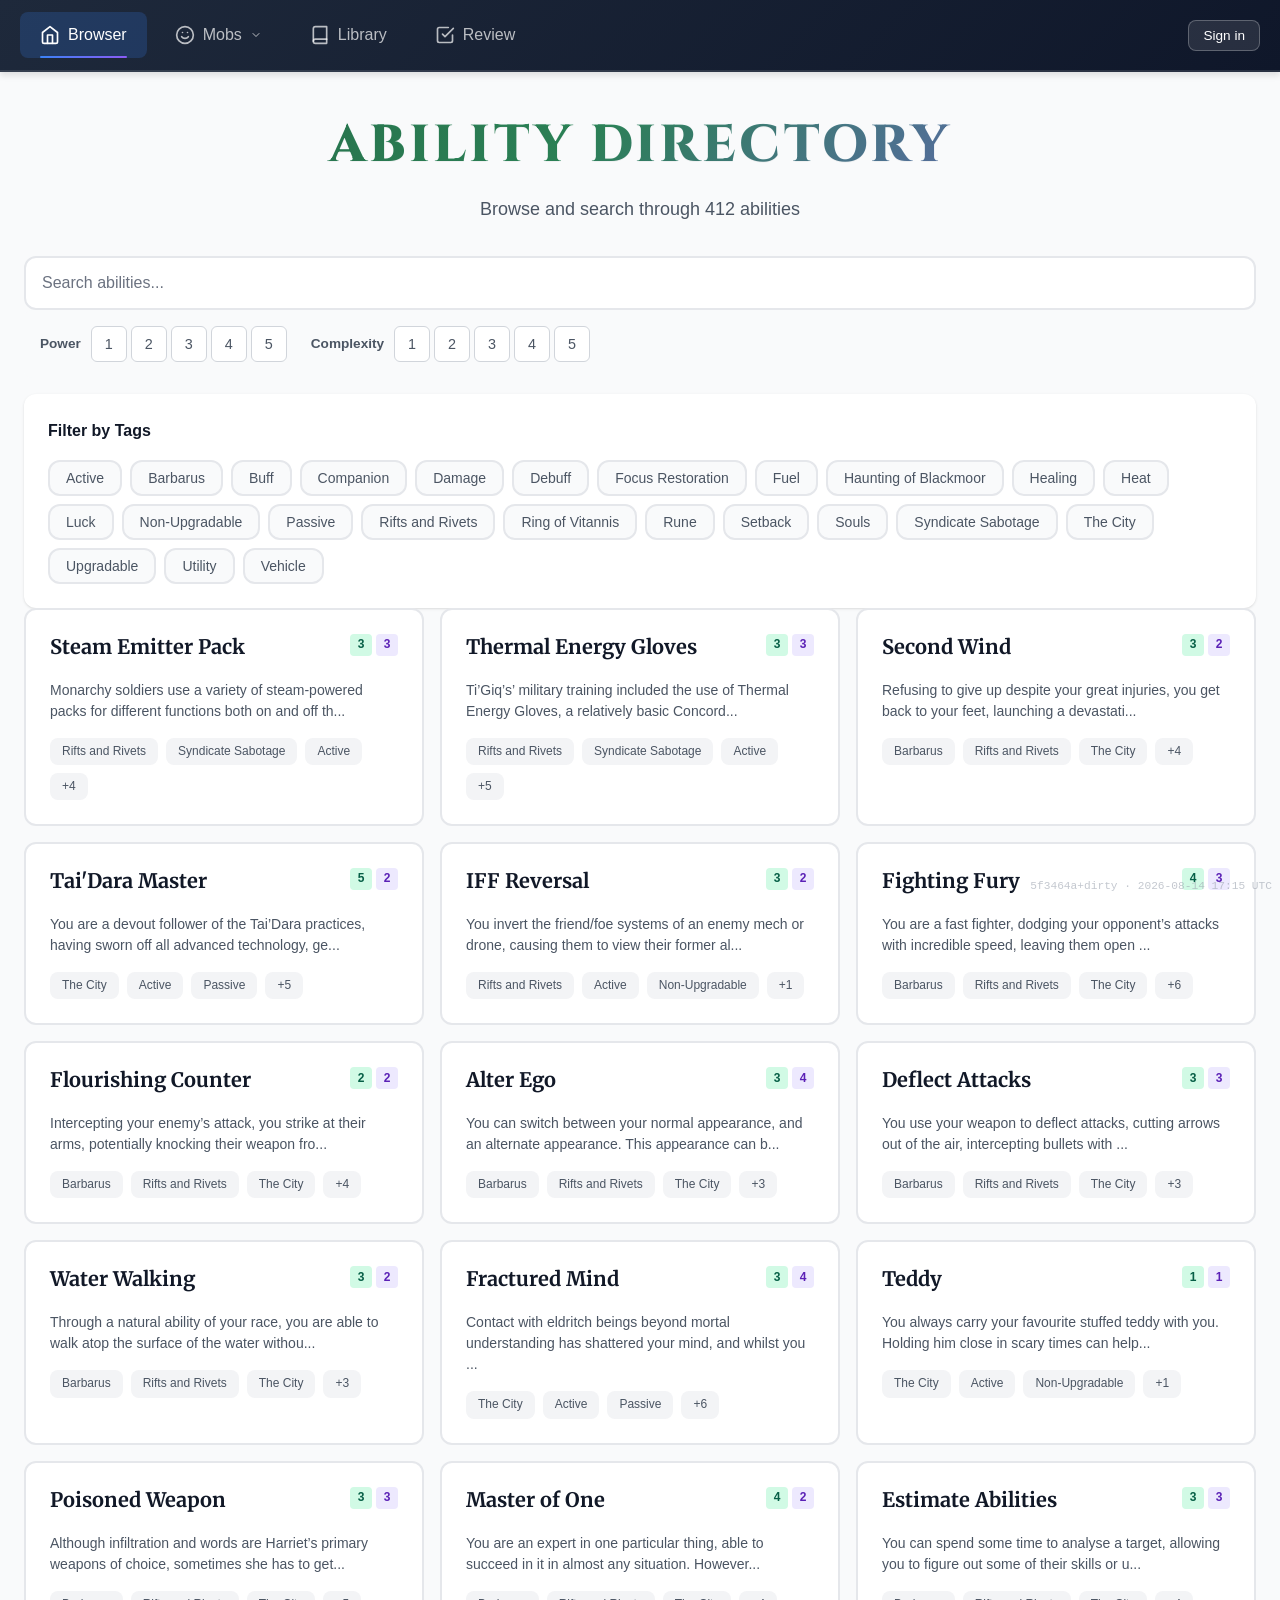
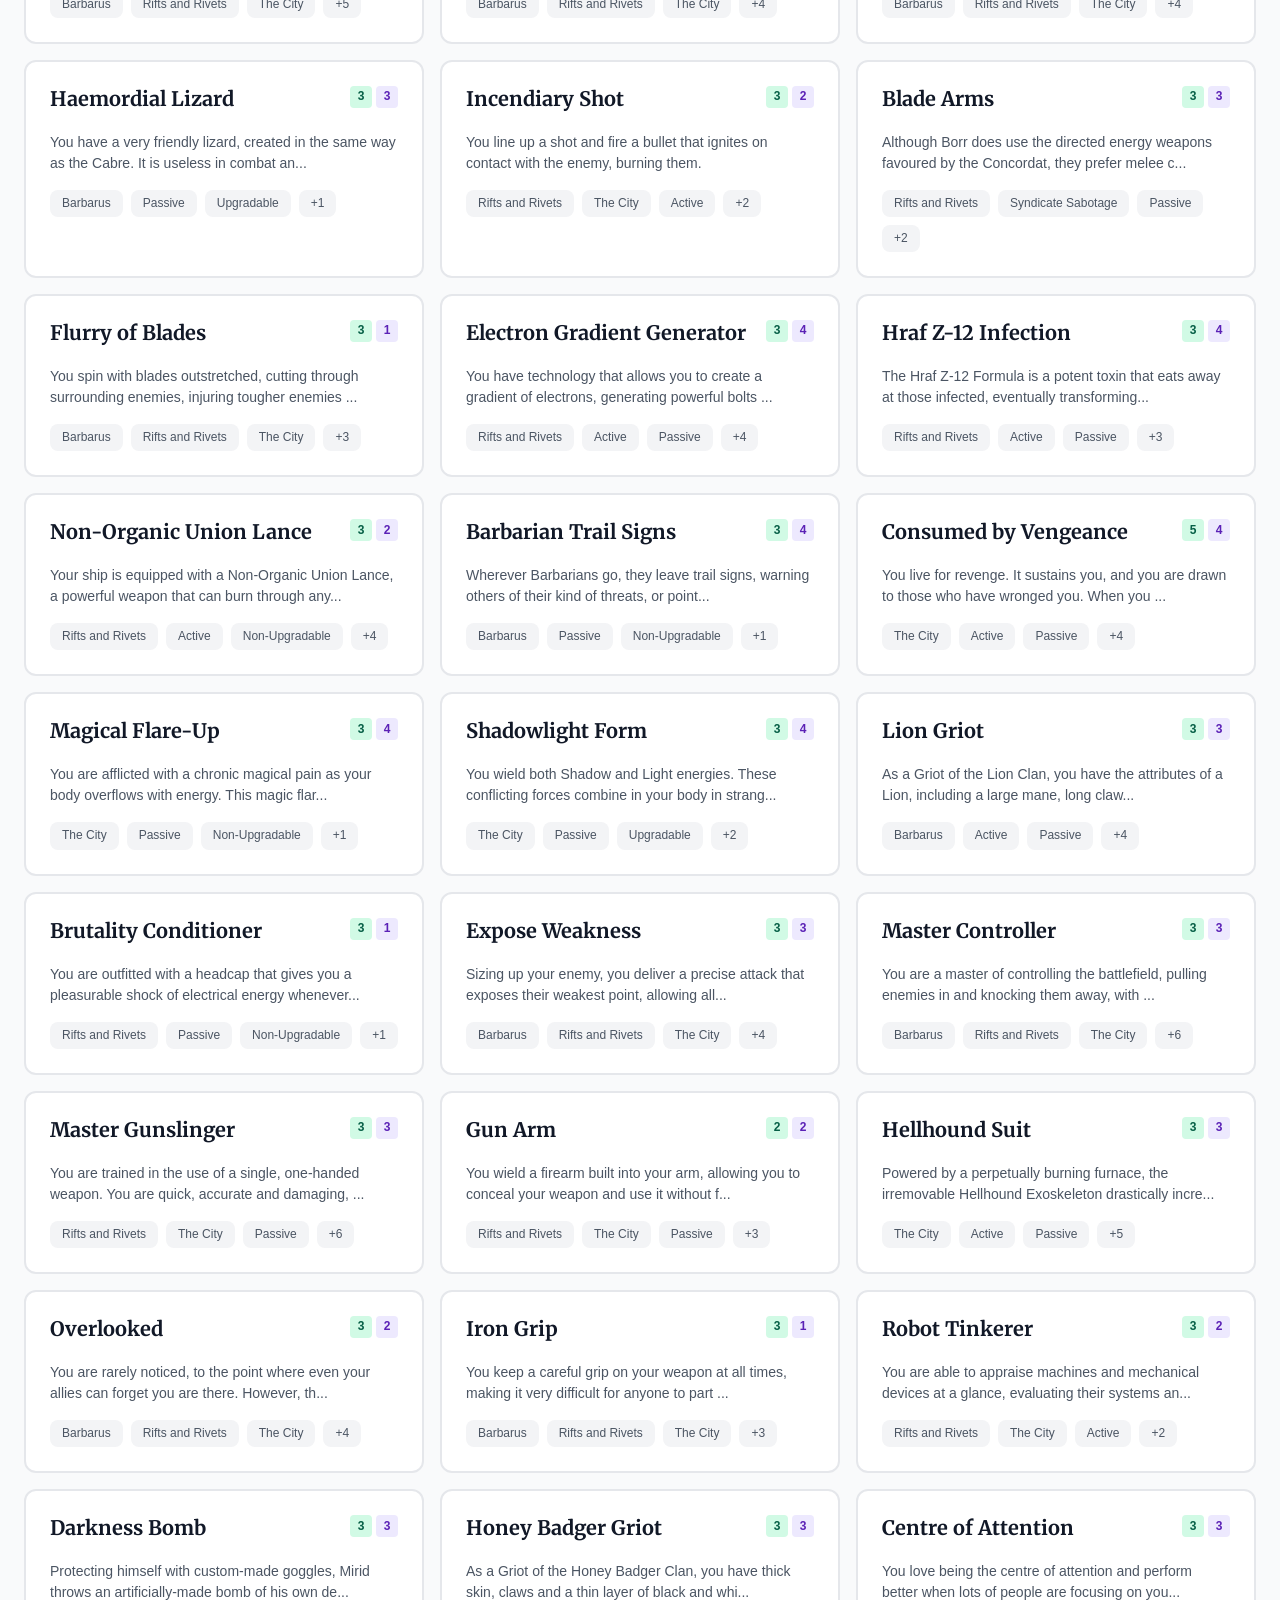
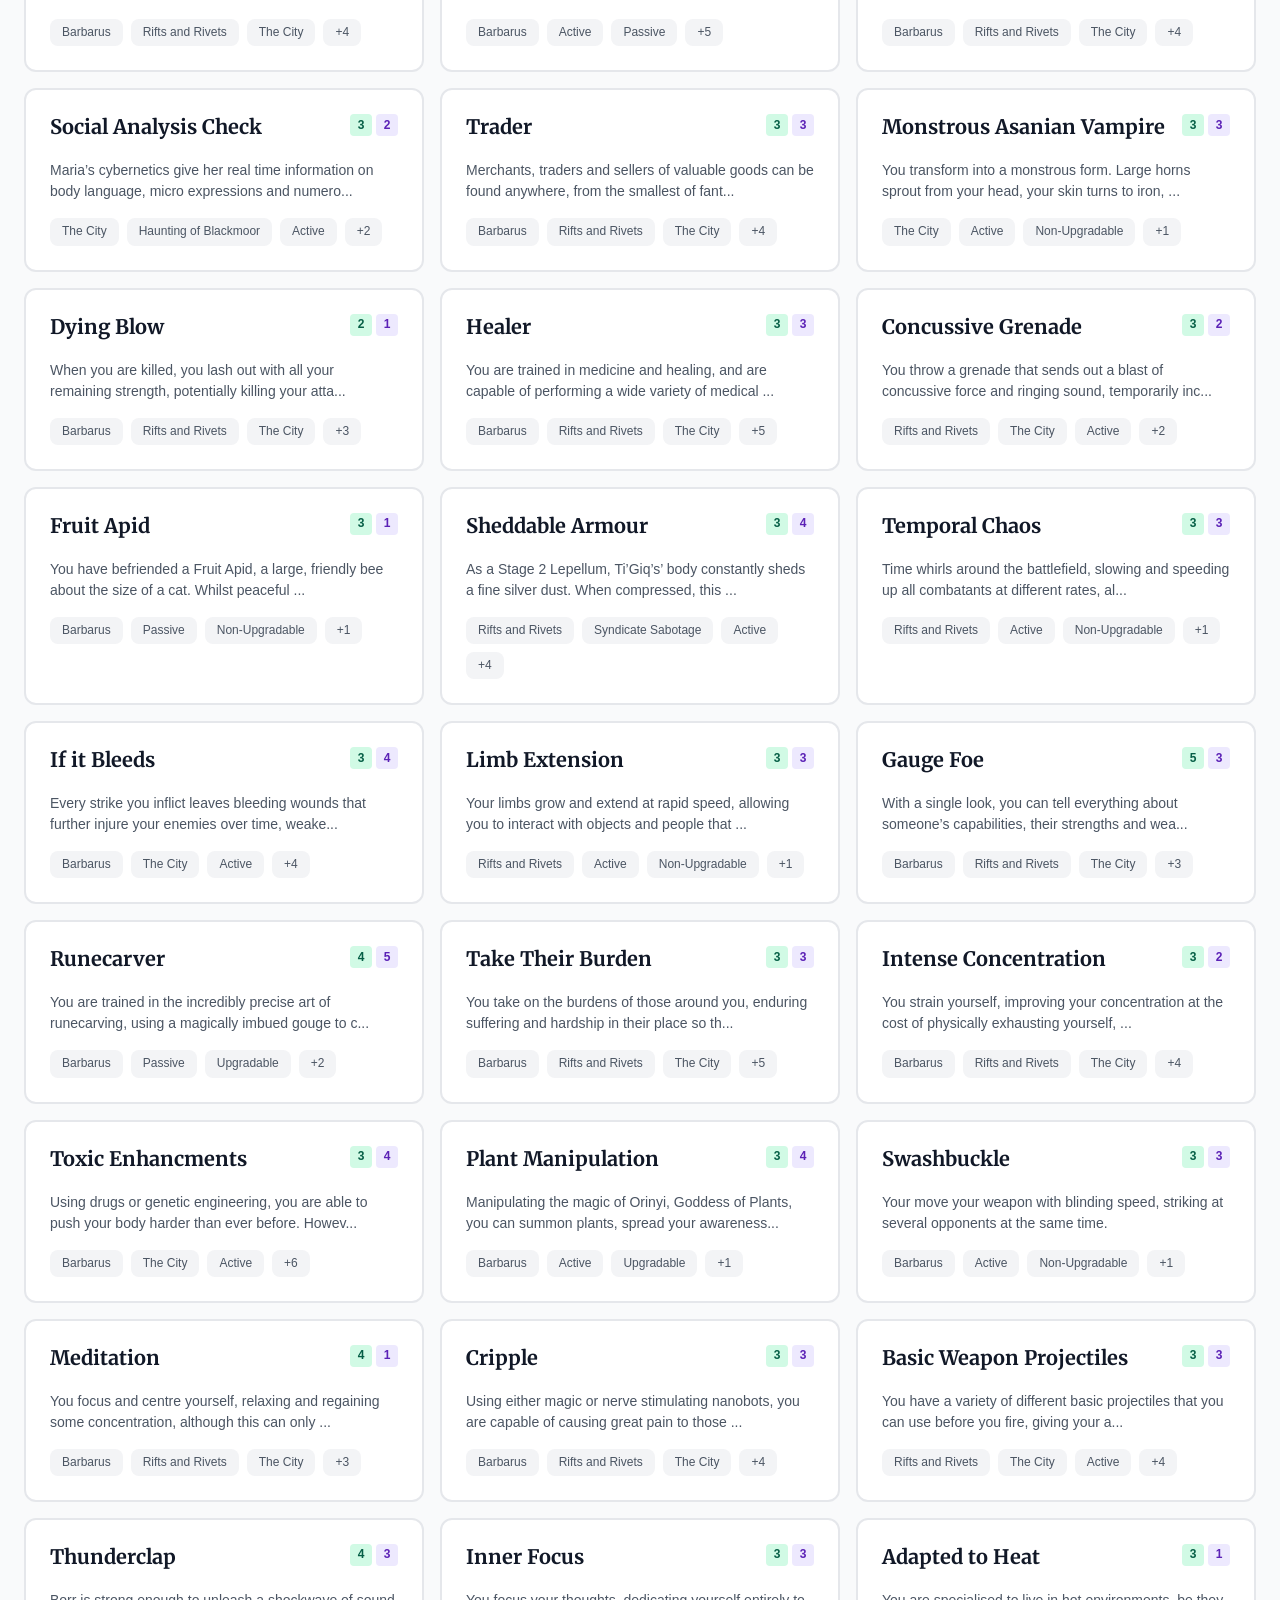
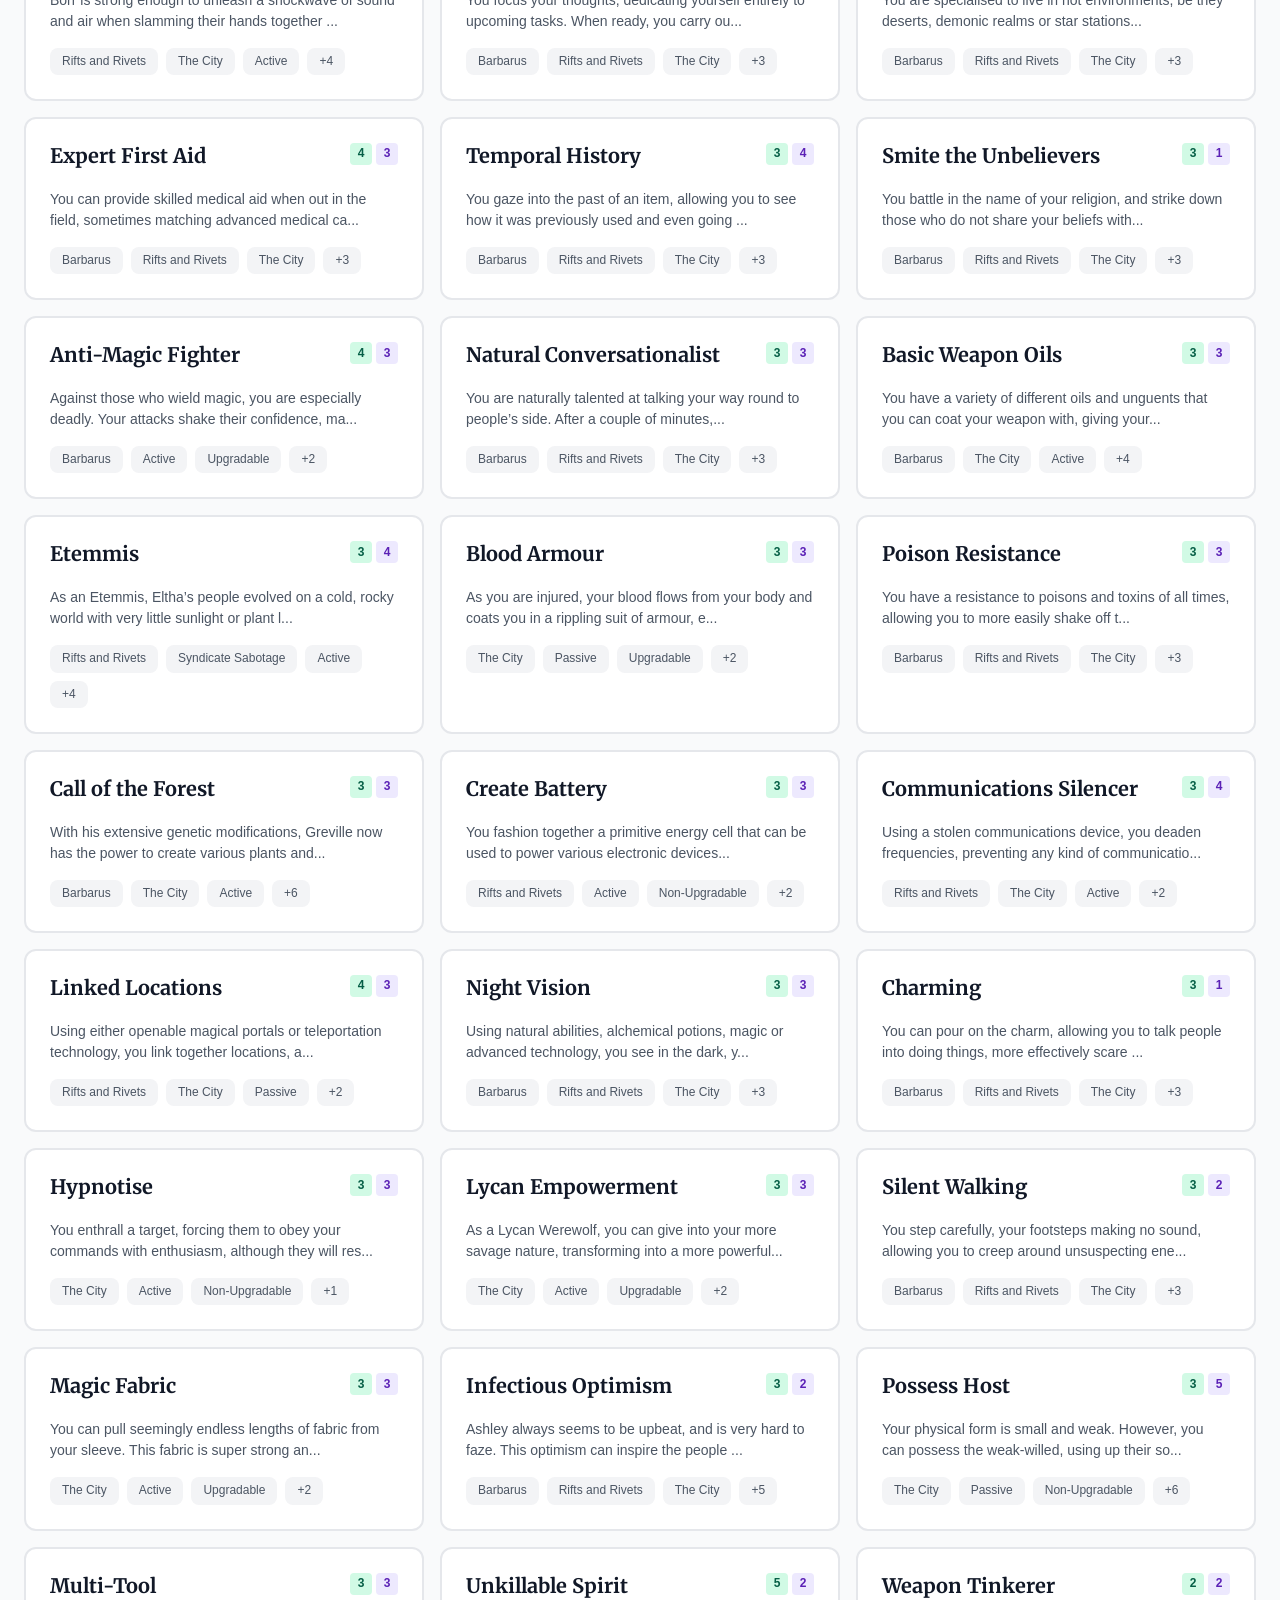
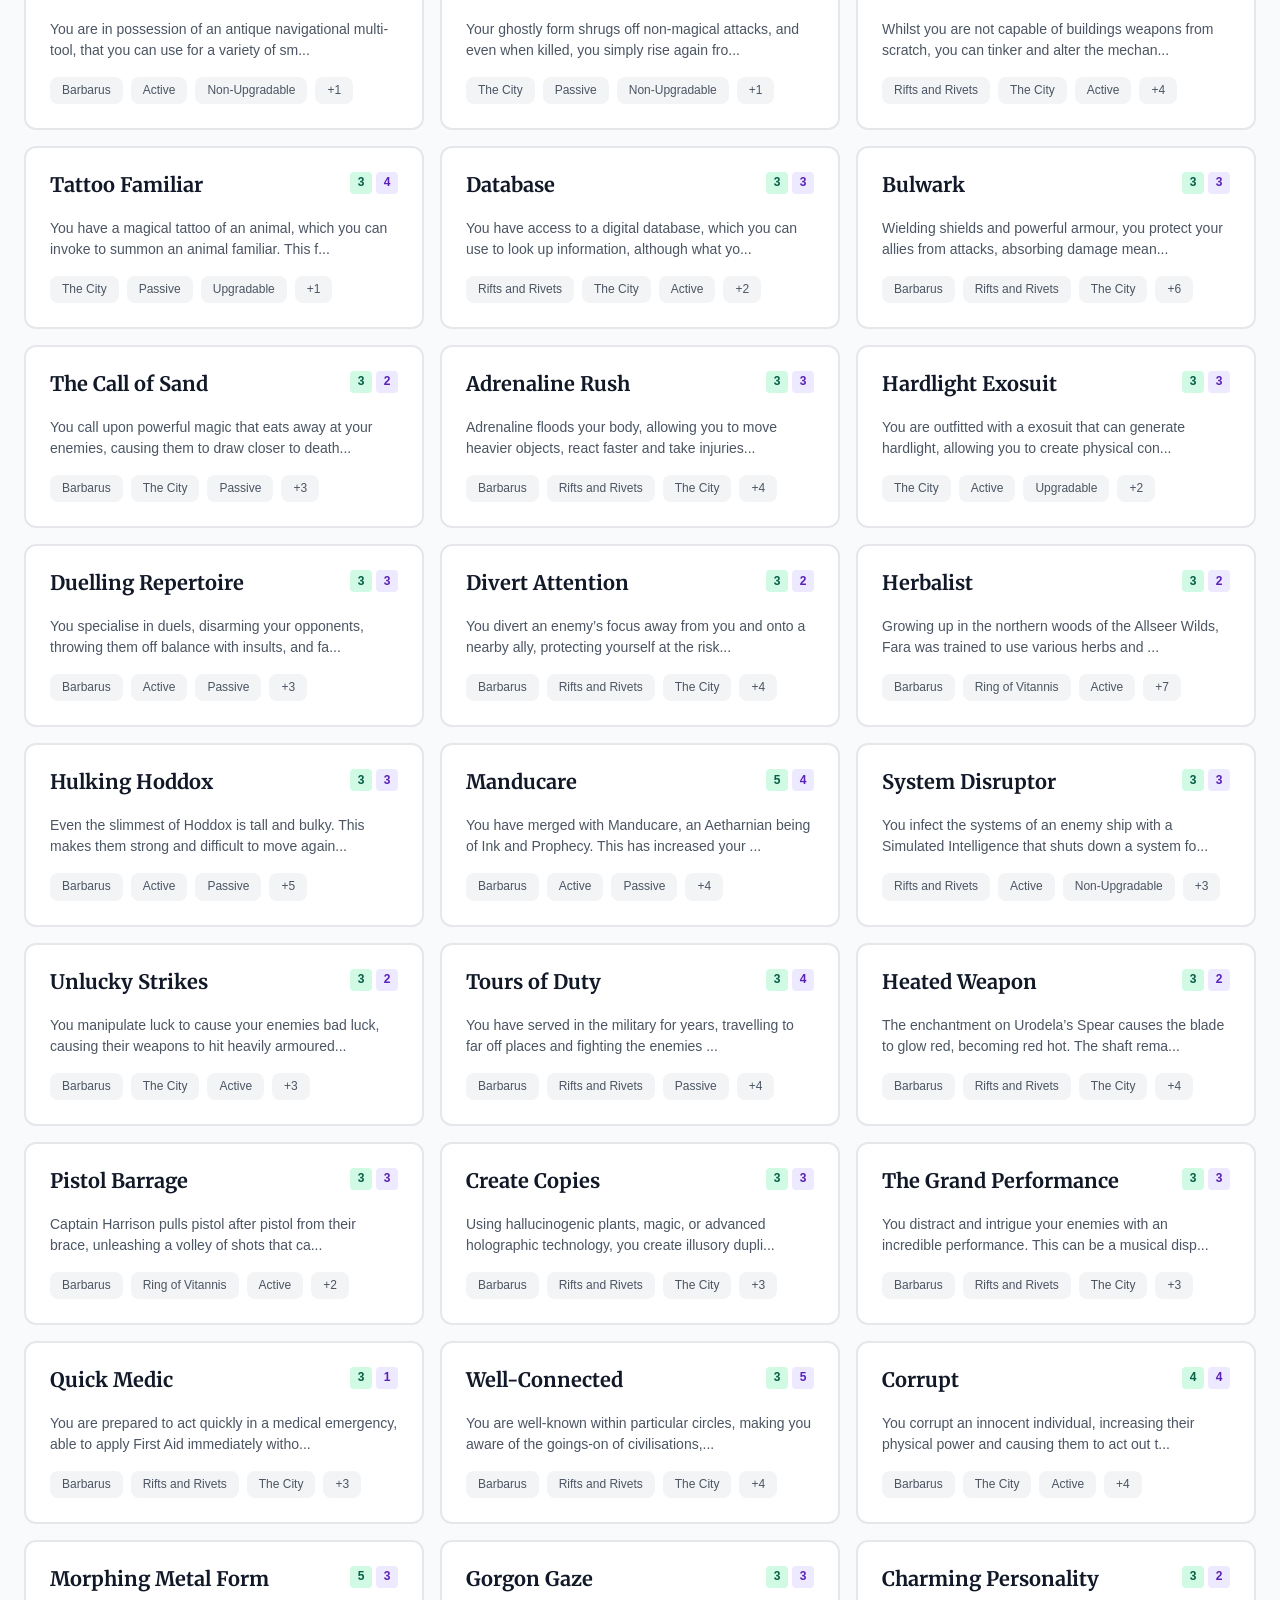
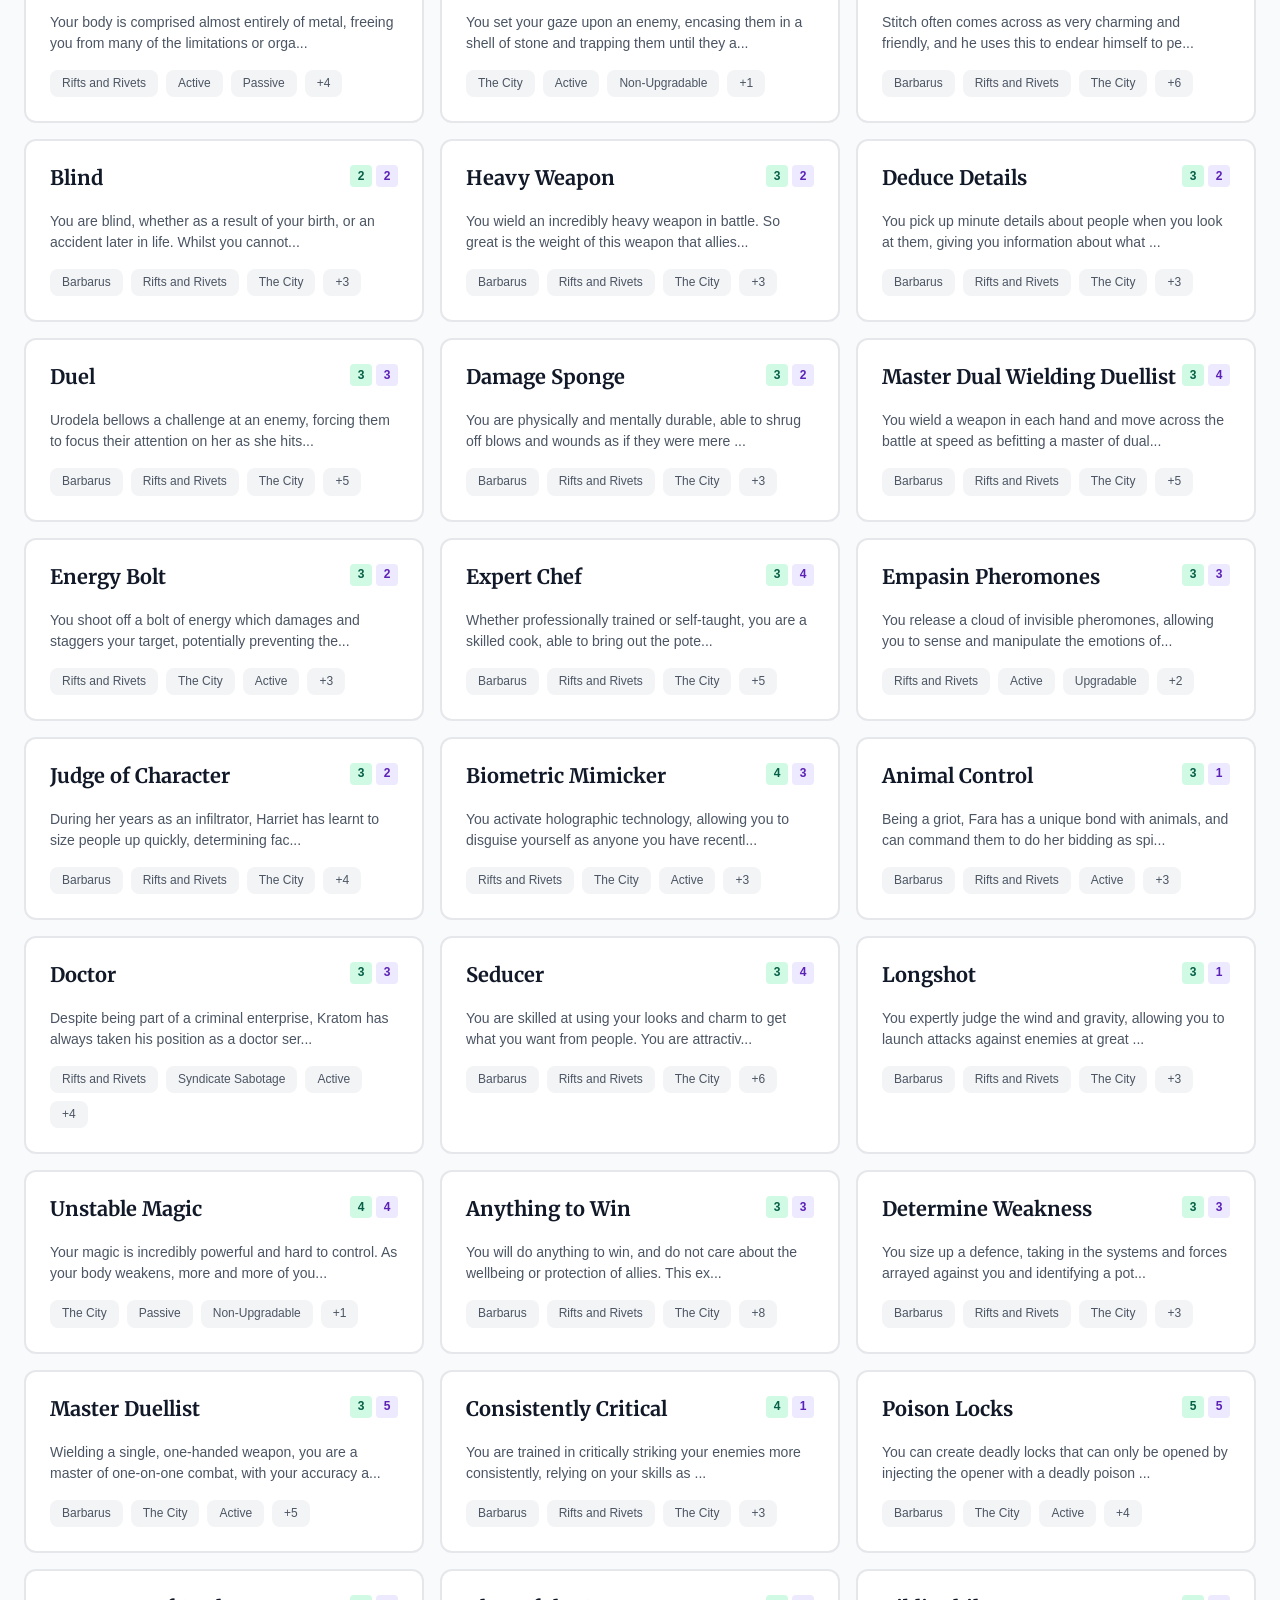
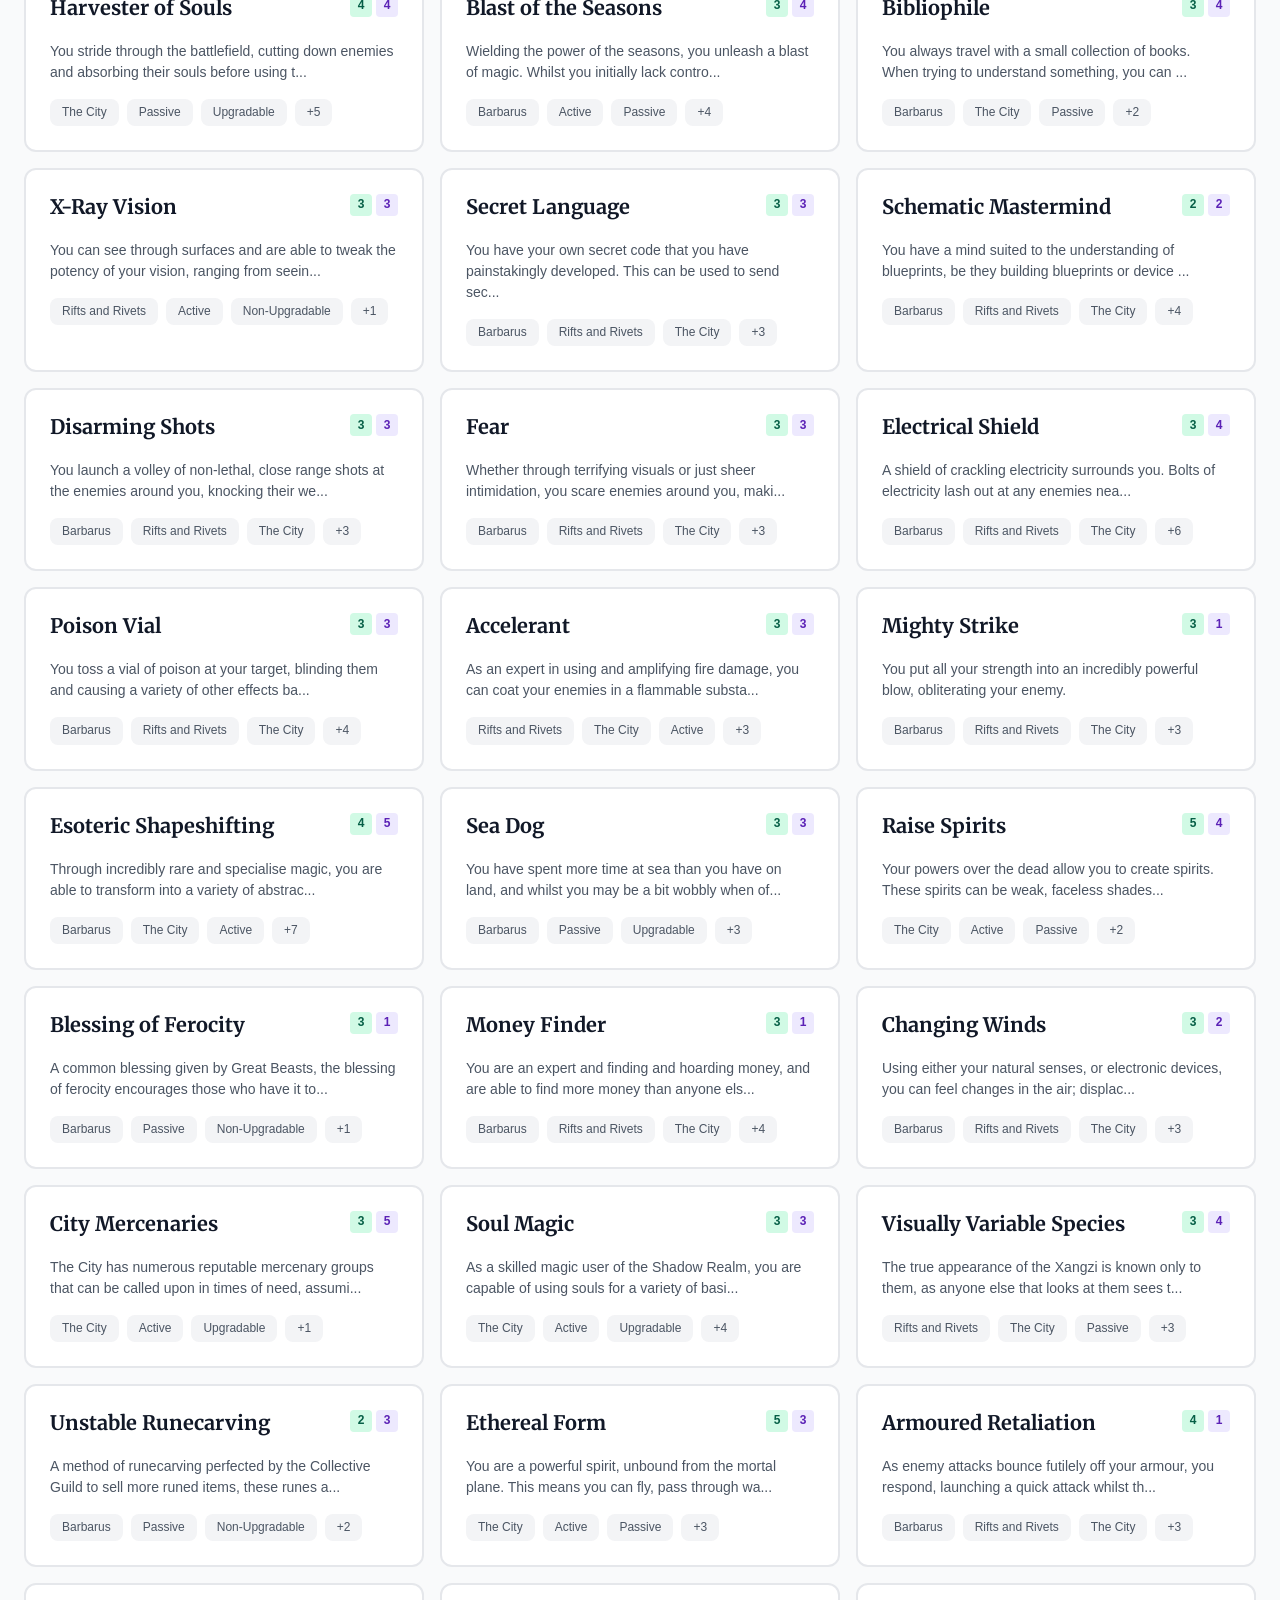
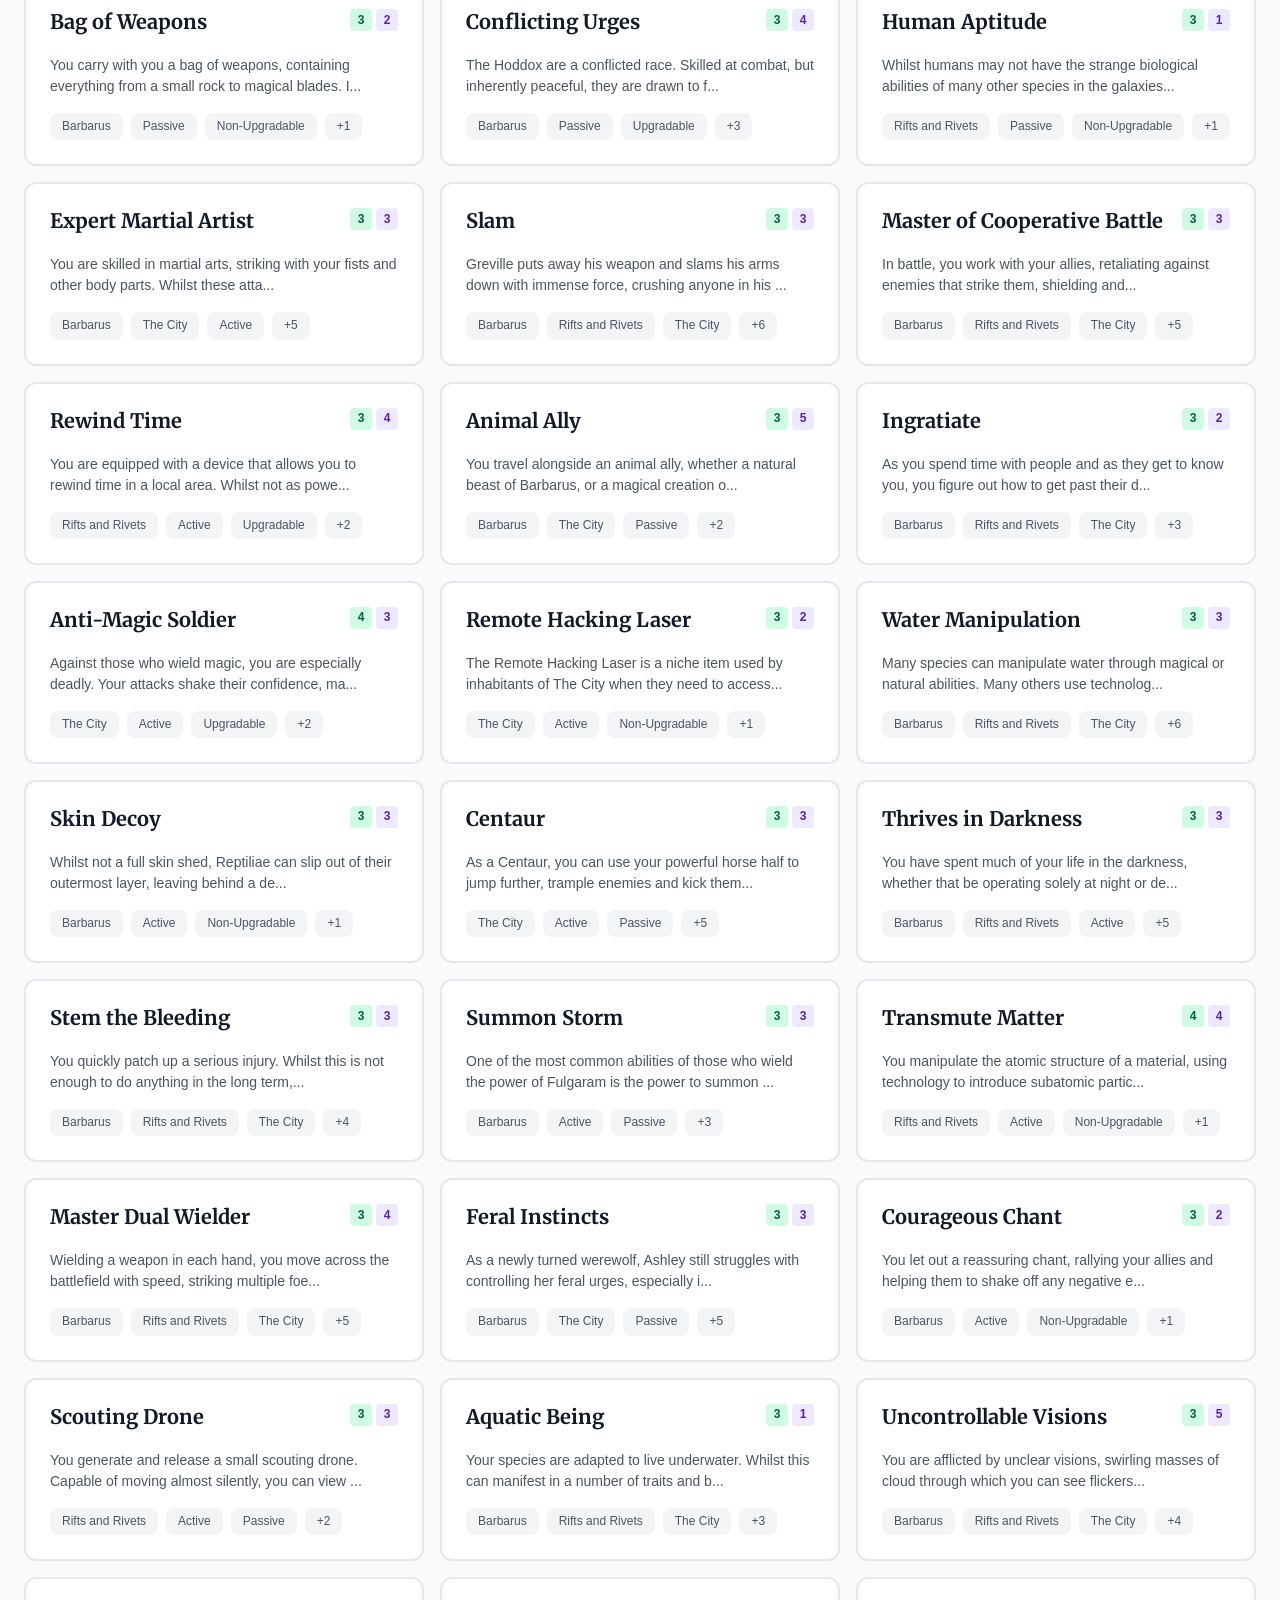
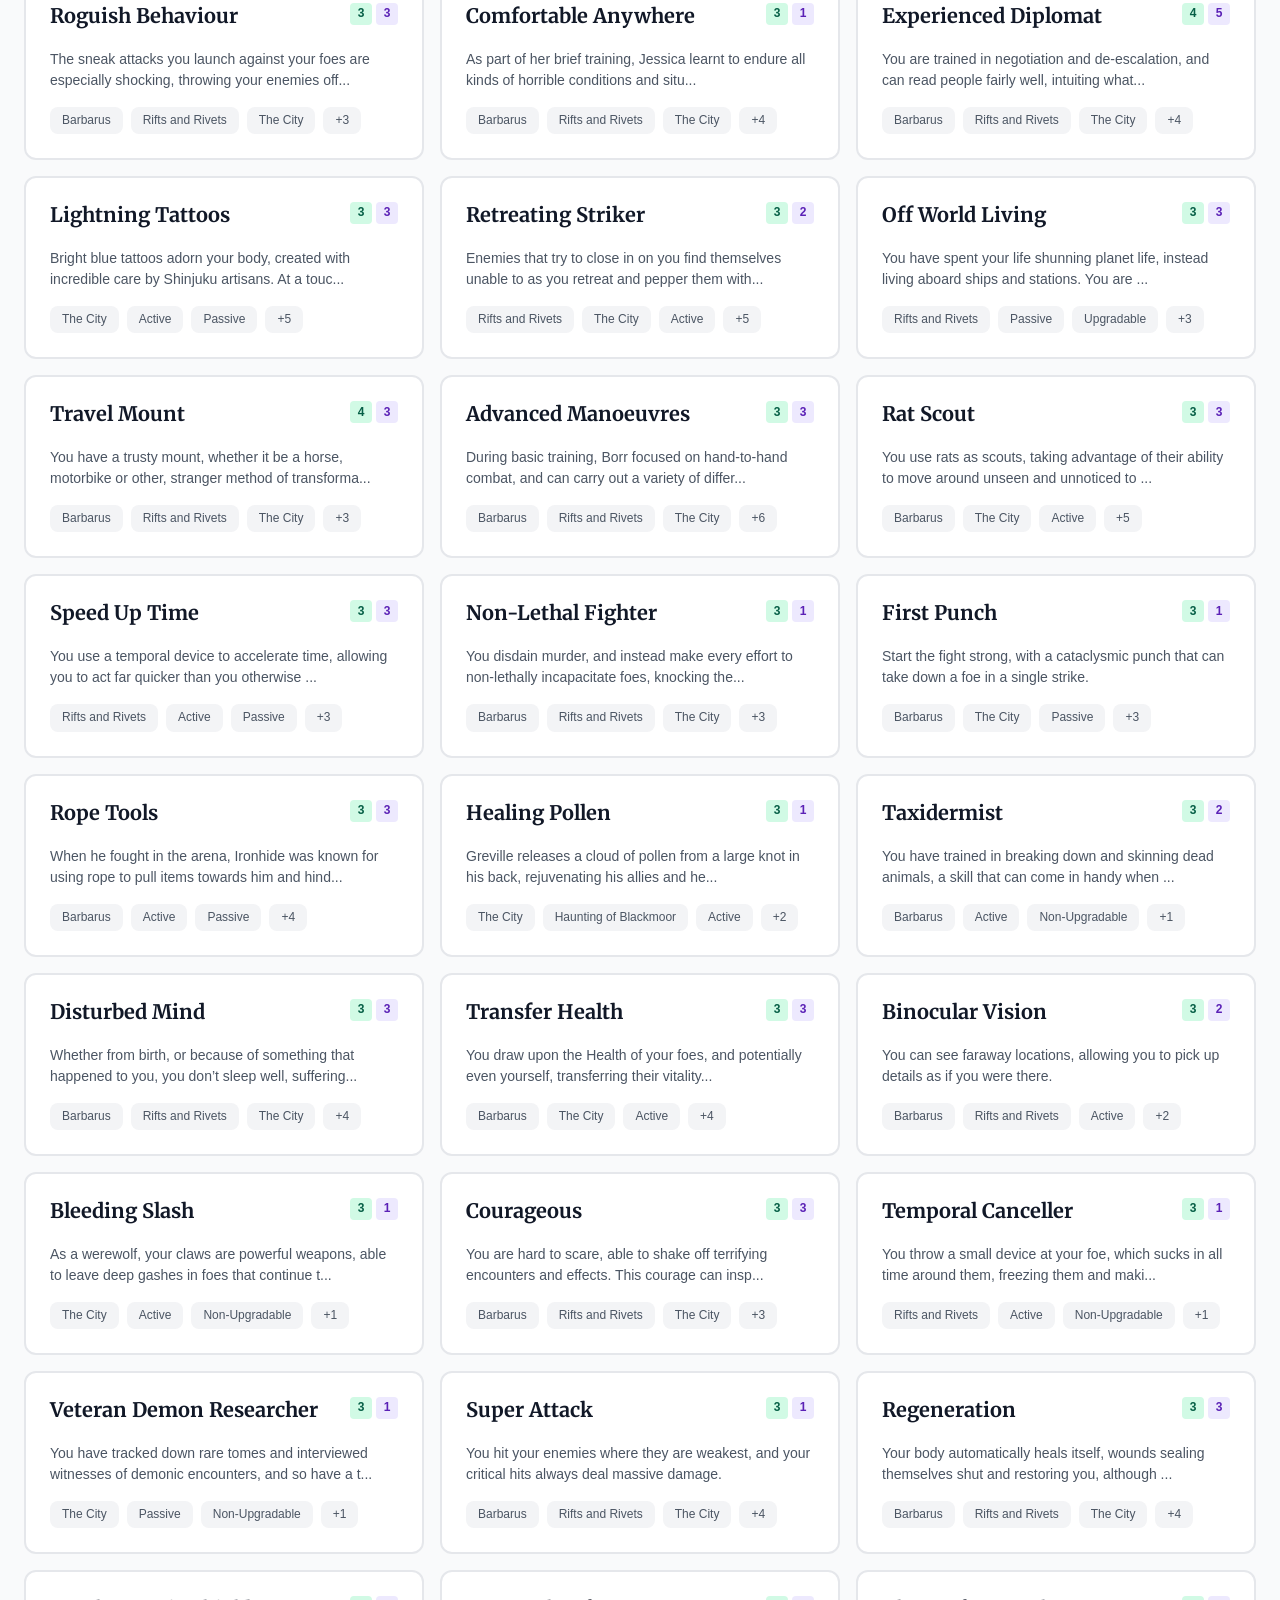
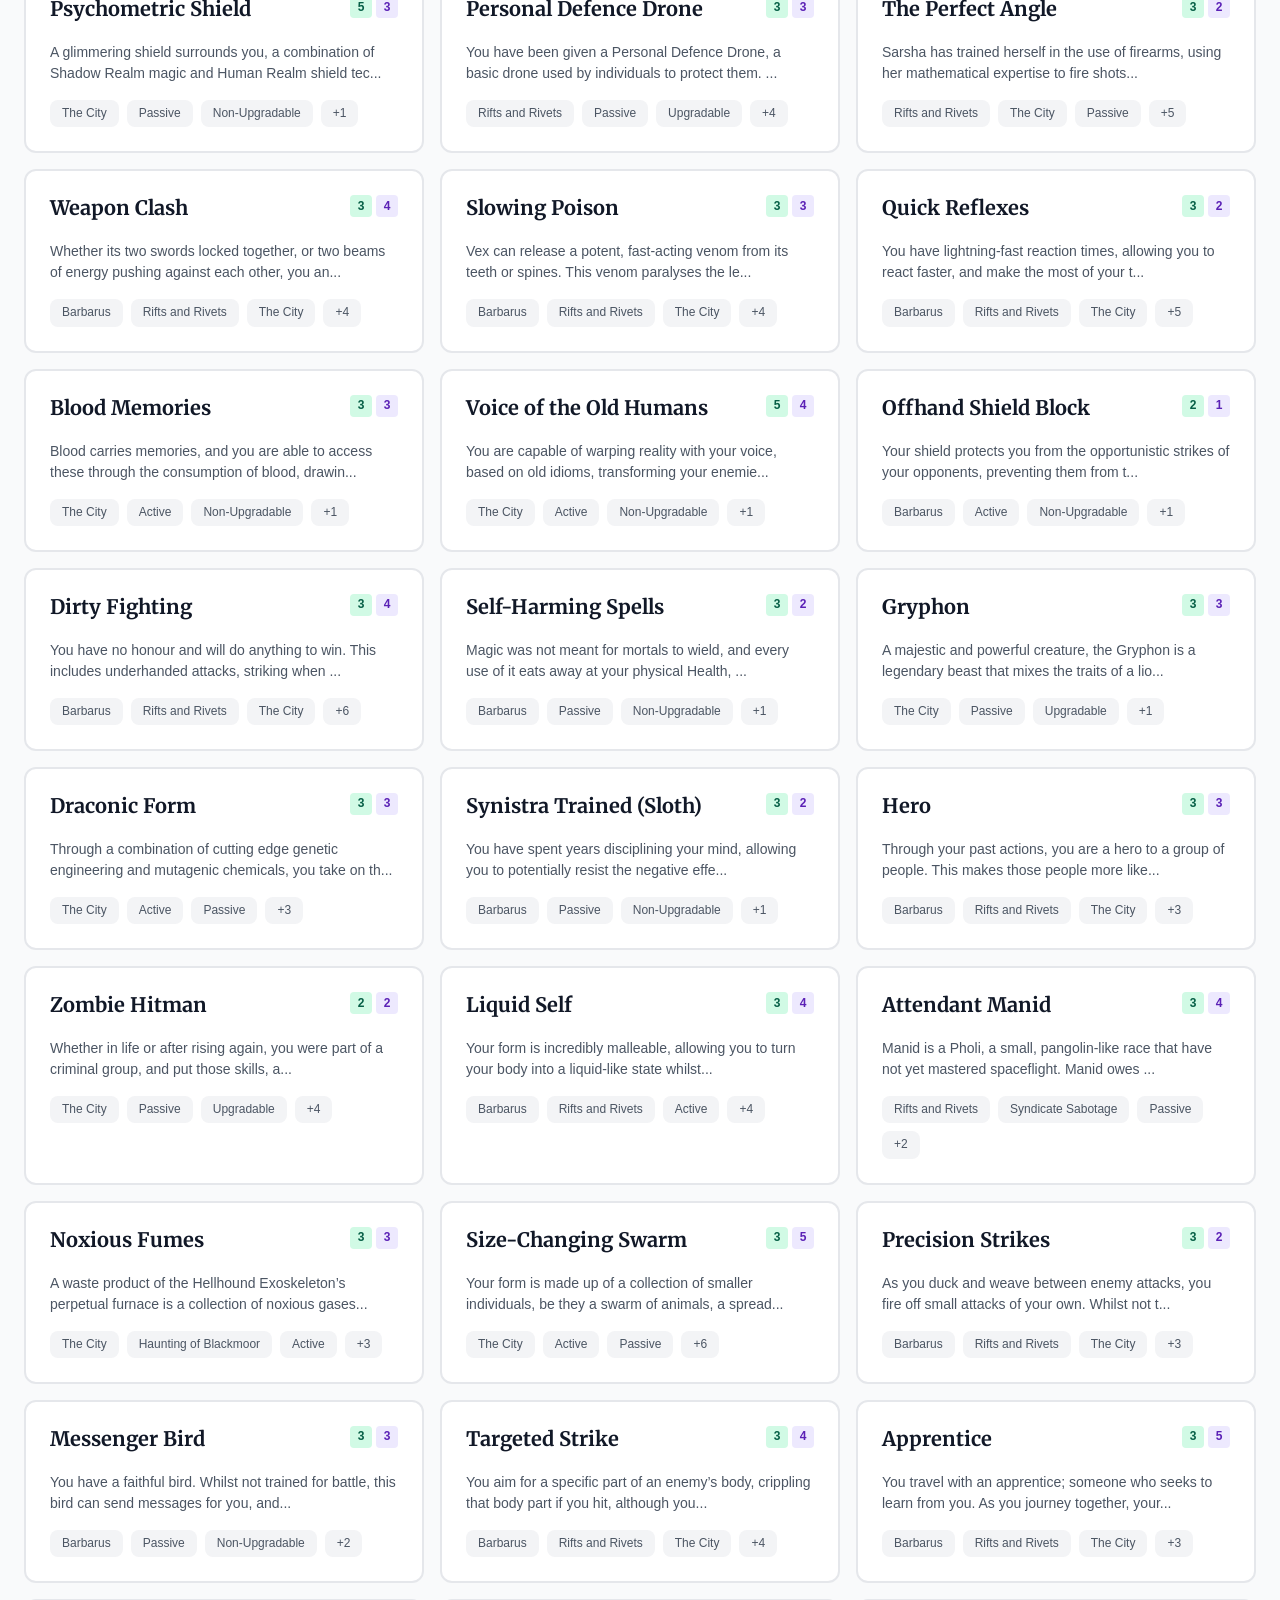
==== commit 1cd36857: "chore: sync publish/ with app changes" ====
--- a/publish/index.html
+++ b/publish/index.html
@@ -1,58 +1,37 @@
-<!DOCTYPE html>
-<html lang="en">
-
-<head>
-    <meta charset="utf-8" />
-    <meta name="viewport" content="width=device-width, initial-scale=1.0" />
-    <title>Phoenix - Ability Directory</title>
-    <link rel="preconnect" href="https://fonts.googleapis.com" />
-    <link rel="preconnect" href="https://fonts.gstatic.com" crossorigin />
-    <link href="https://fonts.googleapis.com/css2?family=Cinzel:wght@600;700;800;900&family=Merriweather:wght@400;700;900&display=swap" rel="stylesheet" />
-    <link href="css/app.css" rel="stylesheet" />
-</head>
-
-<body>
-<div id="app">
-    <div style="position: fixed; top: 50%; left: 50%; transform: translate(-50%, -50%); text-align: center;">
-        <div style="font-family: 'Merriweather', serif; font-size: 2rem; color: #2d8659; margin-bottom: 1rem;">
-            Loading Ability Directory...
-        </div>
-        <div style="display: inline-block; width: 50px; height: 50px; border: 4px solid #dcf3e4; border-top-color: #38a169; border-radius: 50%; animation: spin 1s linear infinite;"></div>
-    </div>
-</div>
-
-<style>
-    @keyframes spin {
-        to { transform: rotate(360deg); }
-    }
-</style>
-
-<script type="module" src="js/app.js"></script>
-
-<div id="build-version" style="position: fixed; bottom: 4px; right: 8px; font-family: monospace; font-size: 0.7rem; color: #9ca3af; opacity: 0.6; z-index: 9999; pointer-events: none;"></div>
-<script type="module">
-    import { VERSION } from './js/version.js';
-    document.getElementById('build-version').textContent = VERSION;
-</script>
-
-<script>
-    // Report content height to the parent frame (e.g. Wix) so it can auto-resize
-    // the iframe. Harmless when not embedded — nothing listens, message is ignored.
-    (function () {
-        function postHeight() {
-            parent.postMessage(
-                { type: 'phoenix-height', height: document.documentElement.scrollHeight },
-                '*'
-            );
-        }
-        window.addEventListener('load', postHeight);
-        window.addEventListener('resize', postHeight);
-        window.addEventListener('hashchange', function () { setTimeout(postHeight, 50); });
-        if (window.ResizeObserver) {
-            new ResizeObserver(postHeight).observe(document.body);
-        }
-    })();
-</script>
-</body>
-
-</html>
+<!DOCTYPE html>
+<html lang="en">
+
+<head>
+    <meta charset="utf-8" />
+    <meta name="viewport" content="width=device-width, initial-scale=1.0" />
+    <title>Phoenix - Ability Directory</title>
+    <link rel="preconnect" href="https://fonts.googleapis.com" />
+    <link rel="preconnect" href="https://fonts.gstatic.com" crossorigin />
+    <link href="https://fonts.googleapis.com/css2?family=Cinzel:wght@600;700;800;900&family=Merriweather:wght@400;700;900&display=swap" rel="stylesheet" />
+    <link href="css/app.css" rel="stylesheet" />
+</head>
+
+<body>
+<div id="app">
+    <div style="position: fixed; top: 50%; left: 50%; transform: translate(-50%, -50%); text-align: center;">
+        <div style="font-family: 'Merriweather', serif; font-size: 2rem; color: #2d8659; margin-bottom: 1rem;">
+            Loading Ability Directory...
+        </div>
+        <div style="display: inline-block; width: 50px; height: 50px; border: 4px solid #dcf3e4; border-top-color: #38a169; border-radius: 50%; animation: spin 1s linear infinite;"></div>
+    </div>
+</div>
+
+<style>
+    @keyframes spin {
+        to { transform: rotate(360deg); }
+    }
+</style>
+
+<script type="module" src="js/app.js"></script>
+
+<div id="build-version" style="position: fixed; bottom: 4px; right: 8px; font-family: monospace; font-size: 0.7rem; color: #9ca3af; opacity: 0.6; z-index: 9999; pointer-events: none;"></div>
+<script type="module" src="js/build-version.js"></script>
+<script type="module" src="js/embed-height.js"></script>
+</body>
+
+</html>
--- a/publish/css/app.css
+++ b/publish/css/app.css
@@ -1622,7 +1622,7 @@
 
 /* Ability card (from AbilityCard.razor) */
 .ability-card-wrapper {
-    font-family: 'Segoe UI', Tahoma, Geneva, Verdana, sans-serif;
+    font-family: 'Book Antiqua', 'Palatino Linotype', Palatino, Georgia, serif;
 }
 
 .stats-bar {
@@ -1902,10 +1902,10 @@
 
 /* Mob Card - Parchment Stat Block */
 .mob-card {
-    background: linear-gradient(135deg, #f2e2a4 0%, #ecd98f 50%, #e3cd7e 100%);
+    background: #FFE599;
     border: 2px solid #8b7355;
     border-radius: 8px;
-    font-family: 'Merriweather', 'Georgia', serif;
+    font-family: 'Book Antiqua', 'Palatino Linotype', Palatino, Georgia, serif;
     box-shadow: 0 2px 8px rgba(0, 0, 0, 0.15);
     max-width: 650px;
 }
@@ -1920,13 +1920,13 @@
 
 .mob-name {
     margin: 0;
-    font-size: 1.5rem;
+    font-size: 2rem;
     font-weight: 700;
     letter-spacing: 0.5px;
 }
 
 .mob-subtitle {
-    font-size: 0.85rem;
+    font-size: 1.35rem;
     font-style: italic;
     opacity: 0.85;
     margin-top: 2px;
@@ -1945,7 +1945,7 @@
 }
 
 .mob-section-header {
-    font-size: 1rem;
+    font-size: 1.5rem;
     font-weight: 700;
     color: #2c5626;
     border-bottom: 2px solid #8b7355;
@@ -1956,7 +1956,7 @@
 }
 
 .mob-description {
-    font-size: 1rem;
+    font-size: 1.5rem;
     line-height: 1.6;
     color: #000000;
     margin: 0;
@@ -1969,7 +1969,7 @@
     background: rgba(139, 115, 85, 0.12);
     border-radius: 6px;
     margin-bottom: 16px;
-    font-size: 1.05rem;
+    font-size: 1.55rem;
 }
 
 .mob-vital strong {
@@ -1992,7 +1992,7 @@
 
 .mob-stat-table td {
     padding: 4px 8px;
-    font-size: 0.95rem;
+    font-size: 1.45rem;
 }
 
 .mob-stat-label {
@@ -2000,7 +2000,7 @@
     color: #000000;
     width: 25%;
     text-transform: uppercase;
-    font-size: 0.9rem;
+    font-size: 1.4rem;
     letter-spacing: 0.5px;
 }
 
@@ -2013,7 +2013,7 @@
 .mob-specialty-row td { border-bottom: none !important; padding-top: 1px !important; padding-bottom: 1px !important; }
 .mob-specialty-cell {
     padding-left: 20px !important;
-    font-size: 0.9rem;
+    font-size: 1.4rem;
     color: #2a2a2a;
     display: table-cell;
 }
@@ -2049,18 +2049,18 @@
 .mob-weapon-name {
     font-weight: 600;
     color: #000000;
-    font-size: 1rem;
+    font-size: 1.5rem;
 }
 
 .mob-weapon-damage {
-    font-size: 0.95rem;
+    font-size: 1.45rem;
     color: #333333;
     font-style: italic;
 }
 
 /* Mob Abilities */
 .mob-tactics {
-    font-size: 0.95rem;
+    font-size: 1.45rem;
     line-height: 1.5;
     color: #1a1a1a;
     margin: 0 0 12px 0;
@@ -2089,11 +2089,11 @@
 .mob-ability-name {
     font-weight: 700;
     color: #000000;
-    font-size: 1rem;
+    font-size: 1.5rem;
 }
 
 .mob-ability-cost {
-    font-size: 0.9rem;
+    font-size: 1.4rem;
     color: #8b7355;
     font-weight: 600;
     text-transform: uppercase;
@@ -2101,7 +2101,7 @@
 
 .mob-ability-desc {
     margin: 0;
-    font-size: 0.92rem;
+    font-size: 1.42rem;
     line-height: 1.5;
     color: #1a1a1a;
 }
@@ -2110,7 +2110,7 @@
 .mob-loot-list {
     margin: 0;
     padding-left: 20px;
-    font-size: 0.95rem;
+    font-size: 1.45rem;
     color: #1a1a1a;
 }
 
@@ -2136,7 +2136,51 @@
 
 .mob-card-wrapper.mob-width-wide,
 .mob-card-wrapper.mob-width-wide .mob-card {
-    max-width: 900px;
+    max-width: 1500px;
+}
+
+/* Wide mode: flow the body into two columns so the card stays short */
+@media (min-width: 900px) {
+    .mob-width-wide .mob-card-header {
+        padding: 12px 20px;
+    }
+
+    .mob-width-wide .mob-card-body {
+        padding: 16px 20px;
+        column-count: 2;
+        column-gap: 32px;
+        column-rule: 1px solid rgba(139, 115, 85, 0.35);
+    }
+
+    /* Description and vitals stay full width above the columns */
+    .mob-width-wide .mob-card-body > .mob-section:first-child,
+    .mob-width-wide .mob-vitals {
+        column-span: all;
+    }
+
+    .mob-width-wide .mob-vitals {
+        padding: 8px 16px;
+        margin-bottom: 14px;
+    }
+
+    .mob-width-wide .mob-section {
+        margin-bottom: 14px;
+        break-inside: avoid;
+    }
+
+    /* Tactics can be long: let it split, but keep each ability intact */
+    .mob-width-wide .mob-section-tactics {
+        break-inside: auto;
+    }
+
+    .mob-width-wide .mob-ability-entry,
+    .mob-width-wide .mob-weapon-entry {
+        break-inside: avoid;
+    }
+
+    .mob-width-wide .mob-section-header {
+        margin-bottom: 6px;
+    }
 }
 
 .mob-width-toggle {
@@ -2210,7 +2254,8 @@
     font-family: 'Inter', sans-serif;
 }
 
-.mob-extra-info-btn {
+.mob-extra-info-btn,
+.ability-extra-info-btn {
     display: inline-flex;
     align-items: center;
     gap: 6px;
@@ -2227,7 +2272,12 @@
     white-space: nowrap;
 }
 
-.mob-extra-info-btn:hover {
+.ability-extra-info-btn {
+    margin-left: auto;
+}
+
+.mob-extra-info-btn:hover,
+.ability-extra-info-btn:hover {
     background: linear-gradient(135deg, #6b5640 0%, #4a3c2d 100%);
     transform: translateY(-1px);
     box-shadow: 0 4px 12px rgba(107, 86, 64, 0.3);
@@ -2265,10 +2315,76 @@
 }
 
 .extra-info-body-content p {
-    margin: 0;
+    margin: 0 0 12px;
     font-size: 0.95rem;
     line-height: 1.7;
     color: #333;
+}
+
+.extra-info-body-content > *:last-child {
+    margin-bottom: 0;
+}
+
+.extra-info-body-content h3,
+.extra-info-body-content h4,
+.extra-info-body-content h5,
+.extra-info-body-content h6 {
+    font-family: 'Merriweather', serif;
+    color: #3d2b1f;
+    margin: 18px 0 8px;
+    line-height: 1.3;
+}
+
+.extra-info-body-content h3 { font-size: 1.15rem; }
+.extra-info-body-content h4 { font-size: 1.02rem; }
+.extra-info-body-content h5,
+.extra-info-body-content h6 { font-size: 0.95rem; text-transform: uppercase; letter-spacing: 0.5px; }
+
+.extra-info-body-content > *:first-child {
+    margin-top: 0;
+}
+
+.extra-info-body-content ul,
+.extra-info-body-content ol {
+    margin: 0 0 12px;
+    padding-left: 22px;
+    font-size: 0.95rem;
+    line-height: 1.7;
+    color: #333;
+}
+
+.extra-info-body-content li {
+    margin-bottom: 4px;
+}
+
+.extra-info-body-content blockquote {
+    margin: 0 0 12px;
+    padding: 6px 14px;
+    border-left: 3px solid #8b7355;
+    background: rgba(139, 115, 85, 0.08);
+    font-size: 0.95rem;
+    line-height: 1.7;
+    color: #4b4b4b;
+    font-style: italic;
+}
+
+.extra-info-body-content code {
+    font-family: 'SFMono-Regular', Consolas, monospace;
+    font-size: 0.85rem;
+    background: rgba(139, 115, 85, 0.15);
+    padding: 1px 5px;
+    border-radius: 4px;
+}
+
+.extra-info-body-content hr {
+    border: none;
+    border-top: 1px solid rgba(139, 115, 85, 0.4);
+    margin: 16px 0;
+}
+
+.extra-info-body-content a {
+    color: #6b5640;
+    text-decoration: underline;
 }
 
 /* Mob save bar (above parchment card in modal) */
@@ -2623,7 +2739,7 @@
     }
 
     .mob-name {
-        font-size: 1.25rem;
+        font-size: 1.75rem;
     }
 
     .mob-card-body {
@@ -2662,7 +2778,8 @@
         font-size: 1rem;
     }
 
-    .mob-extra-info-btn {
+    .mob-extra-info-btn,
+    .ability-extra-info-btn {
         padding: 10px 20px;
         font-size: 0.9rem;
     }
@@ -2825,7 +2942,7 @@
     }
 
     .mob-name {
-        font-size: 1.1rem;
+        font-size: 1.6rem;
     }
 
     .mob-card-footer {
@@ -3264,8 +3381,32 @@
     color: #94a3b8;
 }
 
-[data-theme="dark"] .extra-info-body-content p {
+[data-theme="dark"] .extra-info-body-content p,
+[data-theme="dark"] .extra-info-body-content ul,
+[data-theme="dark"] .extra-info-body-content ol {
     color: #cbd5e1;
+}
+
+[data-theme="dark"] .extra-info-body-content h3,
+[data-theme="dark"] .extra-info-body-content h4,
+[data-theme="dark"] .extra-info-body-content h5,
+[data-theme="dark"] .extra-info-body-content h6 {
+    color: #e5c9a0;
+}
+
+[data-theme="dark"] .extra-info-body-content blockquote {
+    color: #b8c2d1;
+    background: rgba(148, 163, 184, 0.1);
+    border-left-color: #94a3b8;
+}
+
+[data-theme="dark"] .extra-info-body-content code {
+    background: rgba(148, 163, 184, 0.18);
+    color: #e2e8f0;
+}
+
+[data-theme="dark"] .extra-info-body-content a {
+    color: #e5c9a0;
 }
 
 /* Filter chips */
@@ -4117,6 +4258,7 @@
     .clear-all-filters,
     .reset-filters-btn,
     .mob-extra-info-btn,
+    .ability-extra-info-btn,
     .nav-hamburger,
     .grid-item-actions,
     .add-btn,
@@ -4227,7 +4369,7 @@
 
     /* Mob cards */
     .mob-card {
-        background: linear-gradient(135deg, #f2e2a4 0%, #ecd98f 50%, #e3cd7e 100%) !important;
+        background: #FFE599 !important;
         border: 2px solid #333;
         max-width: 100%;
         -webkit-print-color-adjust: exact;
@@ -5221,3 +5363,150 @@
 @media (max-width: 768px) {
     .nav-account-name { display: none; }
 }
+
+/* --- Publishing & review queue --- */
+
+.publish-btn {
+    color: #7c3aed;
+    border-color: #c4b5fd;
+}
+
+.publish-btn:hover:not(:disabled) {
+    background: #f5f3ff;
+}
+
+.publish-btn.is-published {
+    color: #047857;
+    border-color: #6ee7b7;
+}
+
+.publish-btn:disabled {
+    opacity: 0.6;
+    cursor: default;
+}
+
+.modal-publish-reason {
+    display: block;
+    width: 100%;
+    margin-top: 6px;
+    font-family: 'Inter', sans-serif;
+    font-size: 0.8rem;
+    color: #b91c1c;
+}
+
+.review-page {
+    padding: 24px 0 60px;
+}
+
+.review-header h1 {
+    font-family: 'Merriweather', serif;
+    font-size: 1.8rem;
+    margin: 0;
+}
+
+.review-subtitle {
+    font-family: 'Inter', sans-serif;
+    color: var(--text-secondary, #4b5563);
+    margin: 4px 0 24px;
+}
+
+.review-empty {
+    font-family: 'Inter', sans-serif;
+    color: var(--text-secondary, #4b5563);
+    padding: 32px;
+    text-align: center;
+    border: 1px dashed var(--border, #d1d5db);
+    border-radius: 12px;
+}
+
+.review-entry {
+    border: 1px solid var(--border, #d1d5db);
+    border-radius: 12px;
+    padding: 20px;
+    margin-bottom: 24px;
+}
+
+.review-entry-head {
+    display: flex;
+    align-items: flex-start;
+    justify-content: space-between;
+    gap: 16px;
+    flex-wrap: wrap;
+}
+
+.review-entry-head h2 {
+    font-family: 'Merriweather', serif;
+    font-size: 1.15rem;
+    margin: 0;
+}
+
+.review-meta {
+    font-family: 'Inter', sans-serif;
+    font-size: 0.8rem;
+    color: var(--text-secondary, #6b7280);
+}
+
+.review-actions {
+    display: flex;
+    gap: 8px;
+}
+
+.review-btn {
+    padding: 8px 18px;
+    border-radius: 20px;
+    border: 2px solid transparent;
+    font-family: 'Inter', sans-serif;
+    font-size: 0.85rem;
+    font-weight: 600;
+    cursor: pointer;
+}
+
+.review-btn:disabled {
+    opacity: 0.6;
+    cursor: default;
+}
+
+.review-approve {
+    background: #047857;
+    color: white;
+}
+
+.review-reject {
+    background: transparent;
+    color: #b91c1c;
+    border-color: #fca5a5;
+}
+
+.review-reason {
+    display: block;
+    margin: 16px 0;
+    font-family: 'Inter', sans-serif;
+    font-size: 0.8rem;
+    color: var(--text-secondary, #4b5563);
+}
+
+.review-reason-input {
+    display: block;
+    width: 100%;
+    margin-top: 4px;
+    padding: 8px 12px;
+    border: 1px solid var(--border, #d1d5db);
+    border-radius: 8px;
+    font-family: 'Inter', sans-serif;
+    font-size: 0.9rem;
+}
+
+.review-preview {
+    overflow-x: auto;
+}
+
+[data-theme="dark"] .review-entry,
+[data-theme="dark"] .review-empty {
+    border-color: #374151;
+}
+
+[data-theme="dark"] .review-reason-input {
+    background: #111827;
+    border-color: #374151;
+    color: #e5e7eb;
+}
